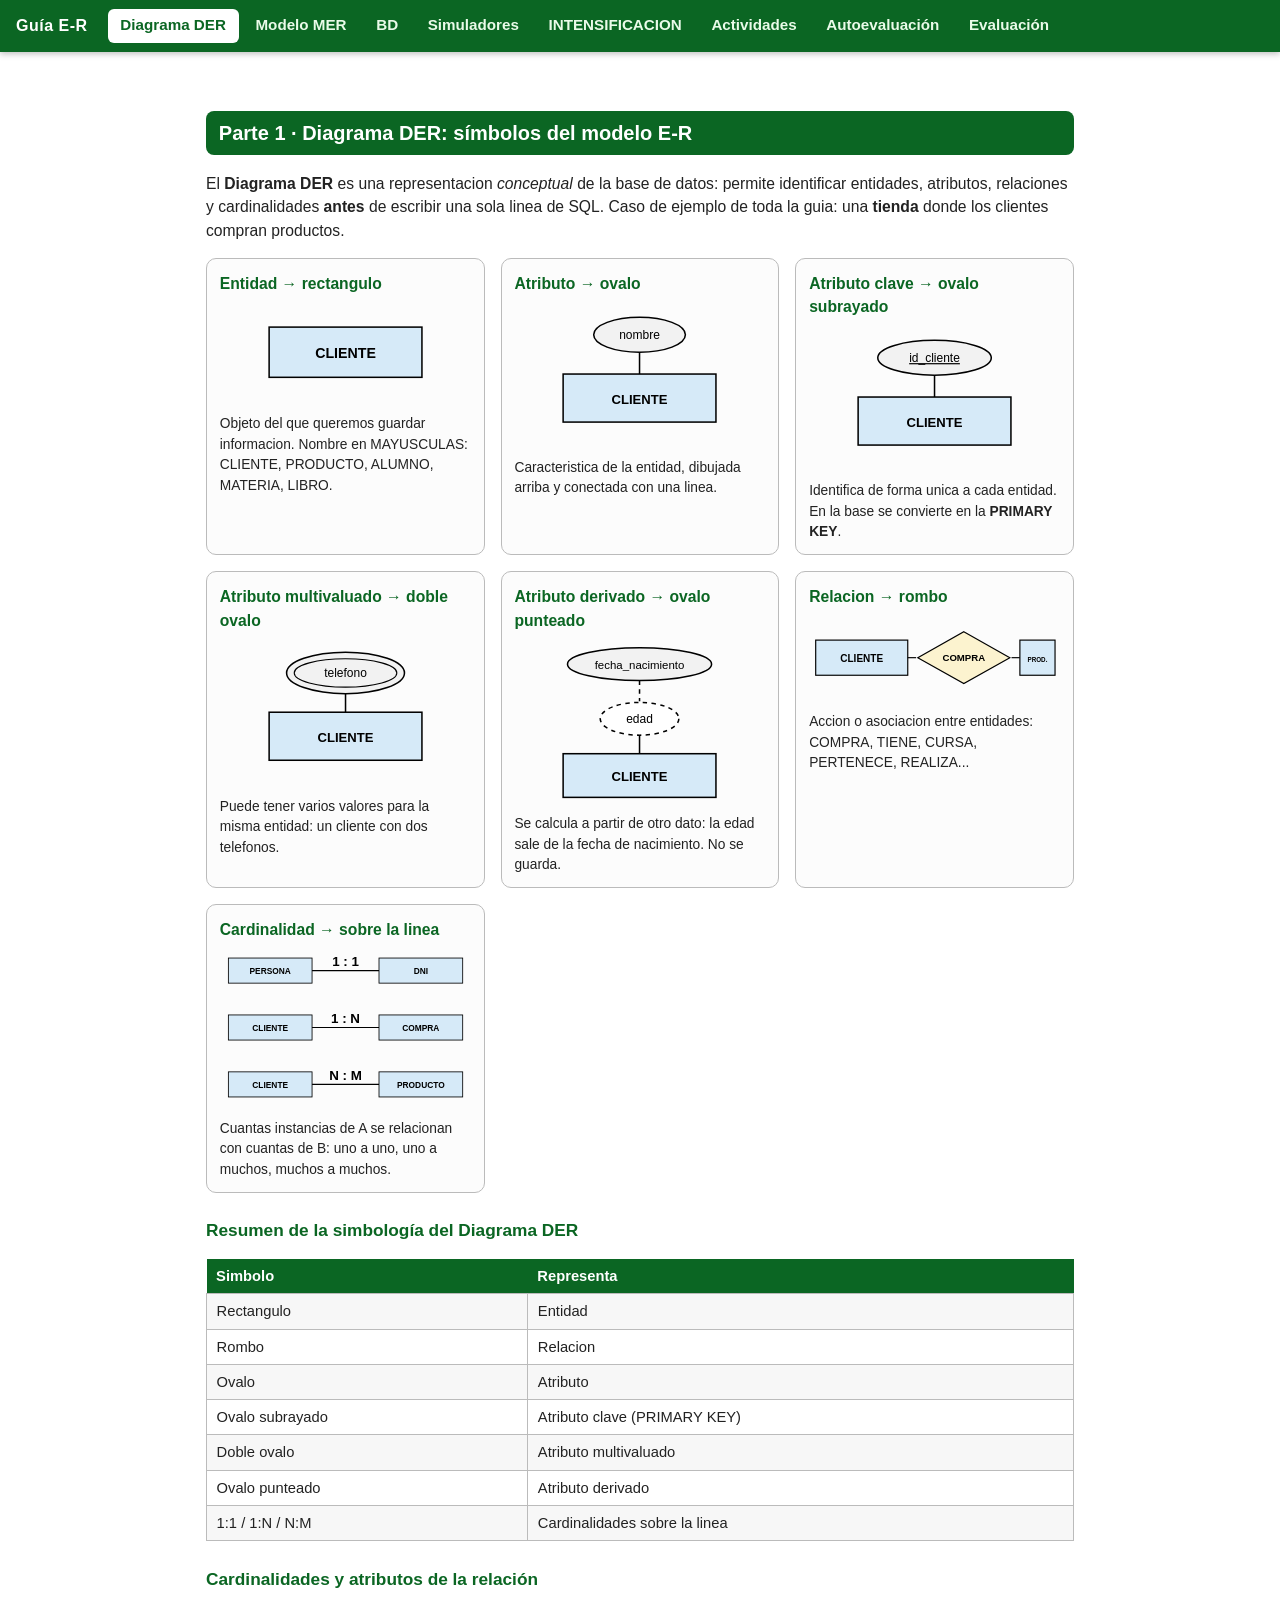
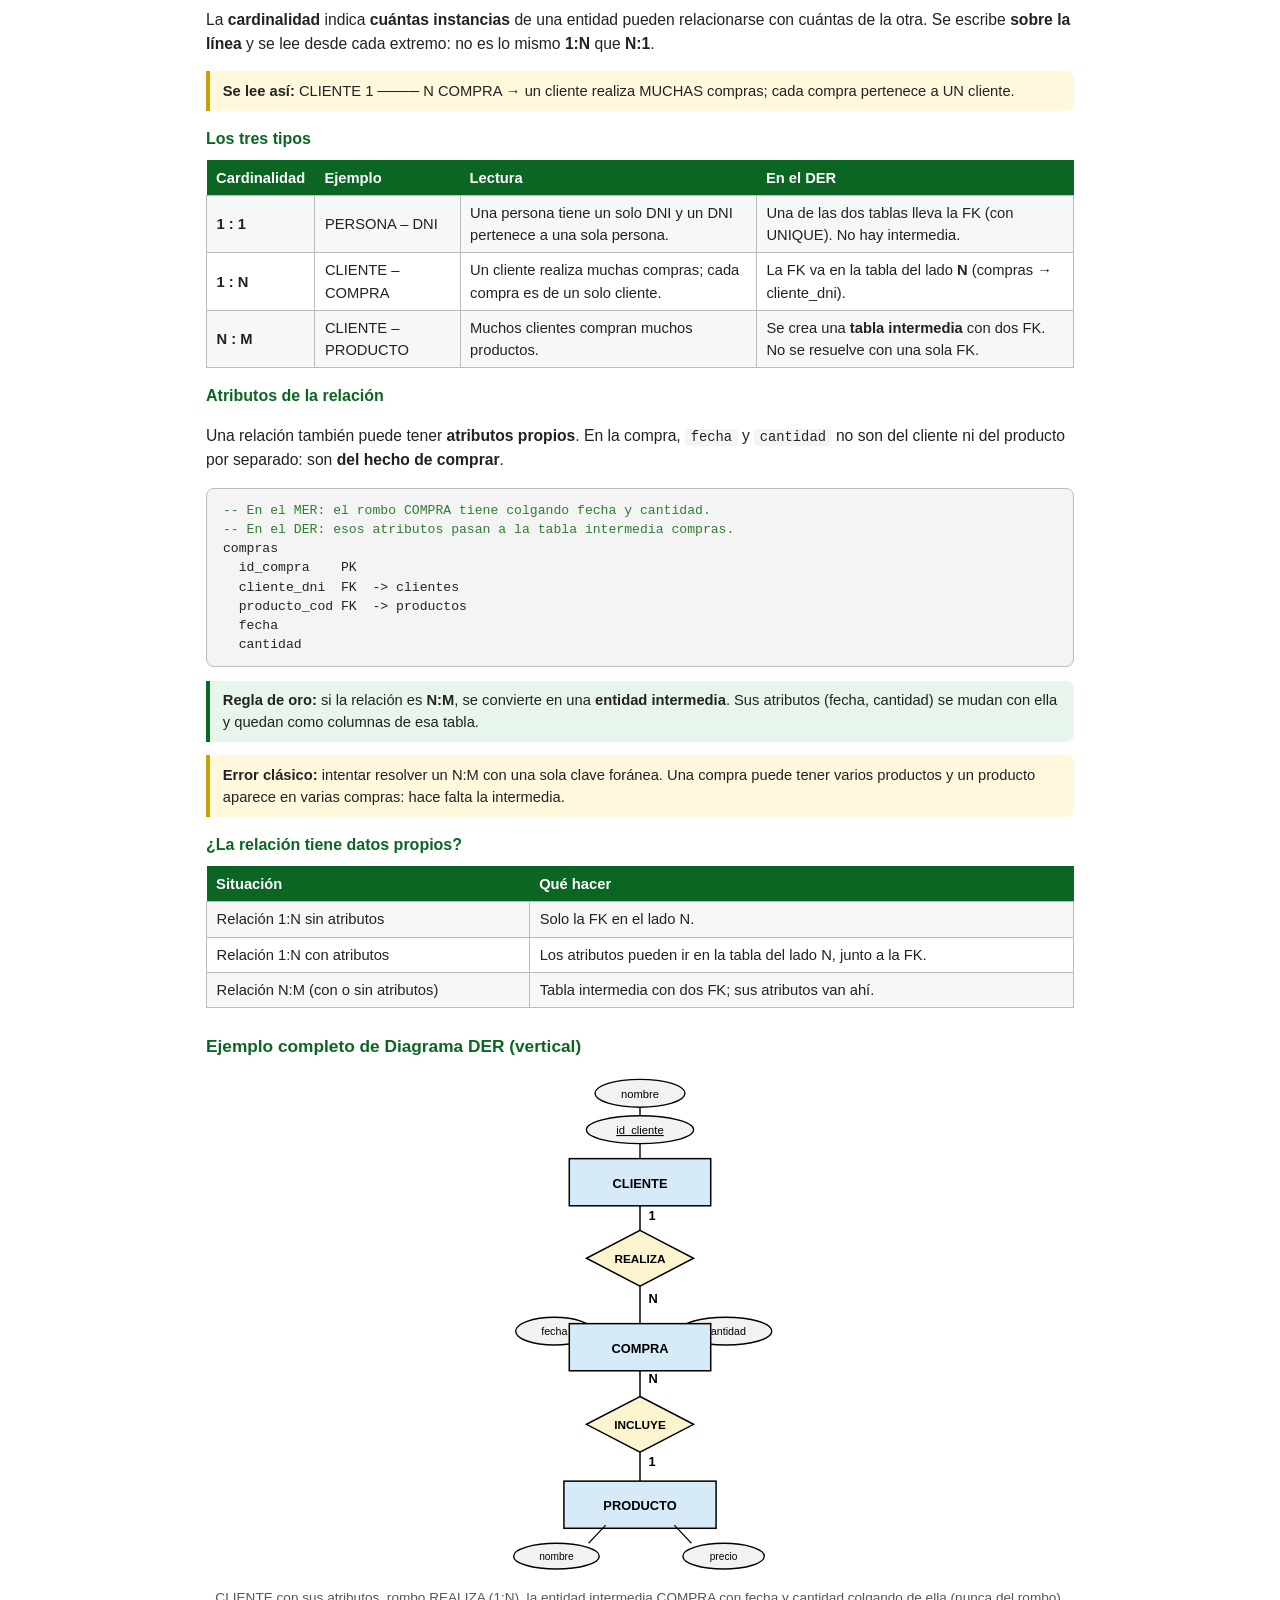
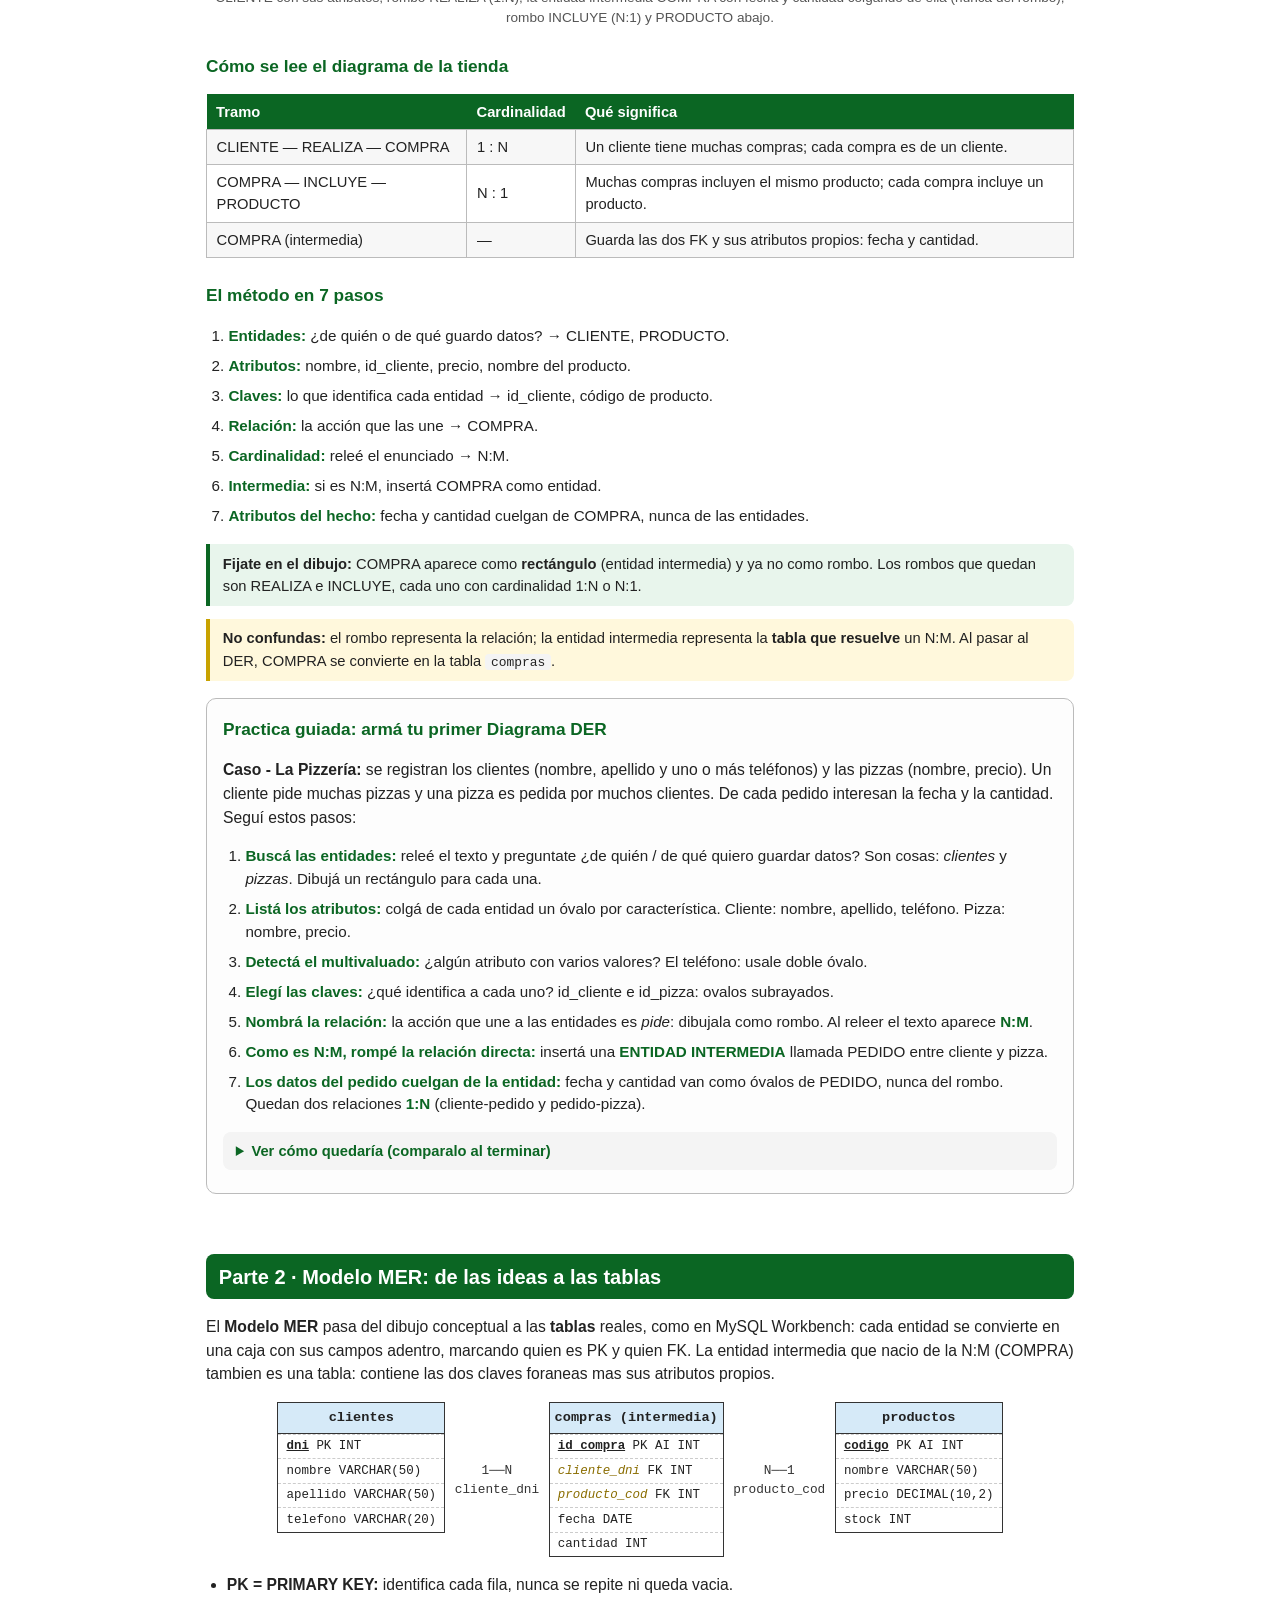
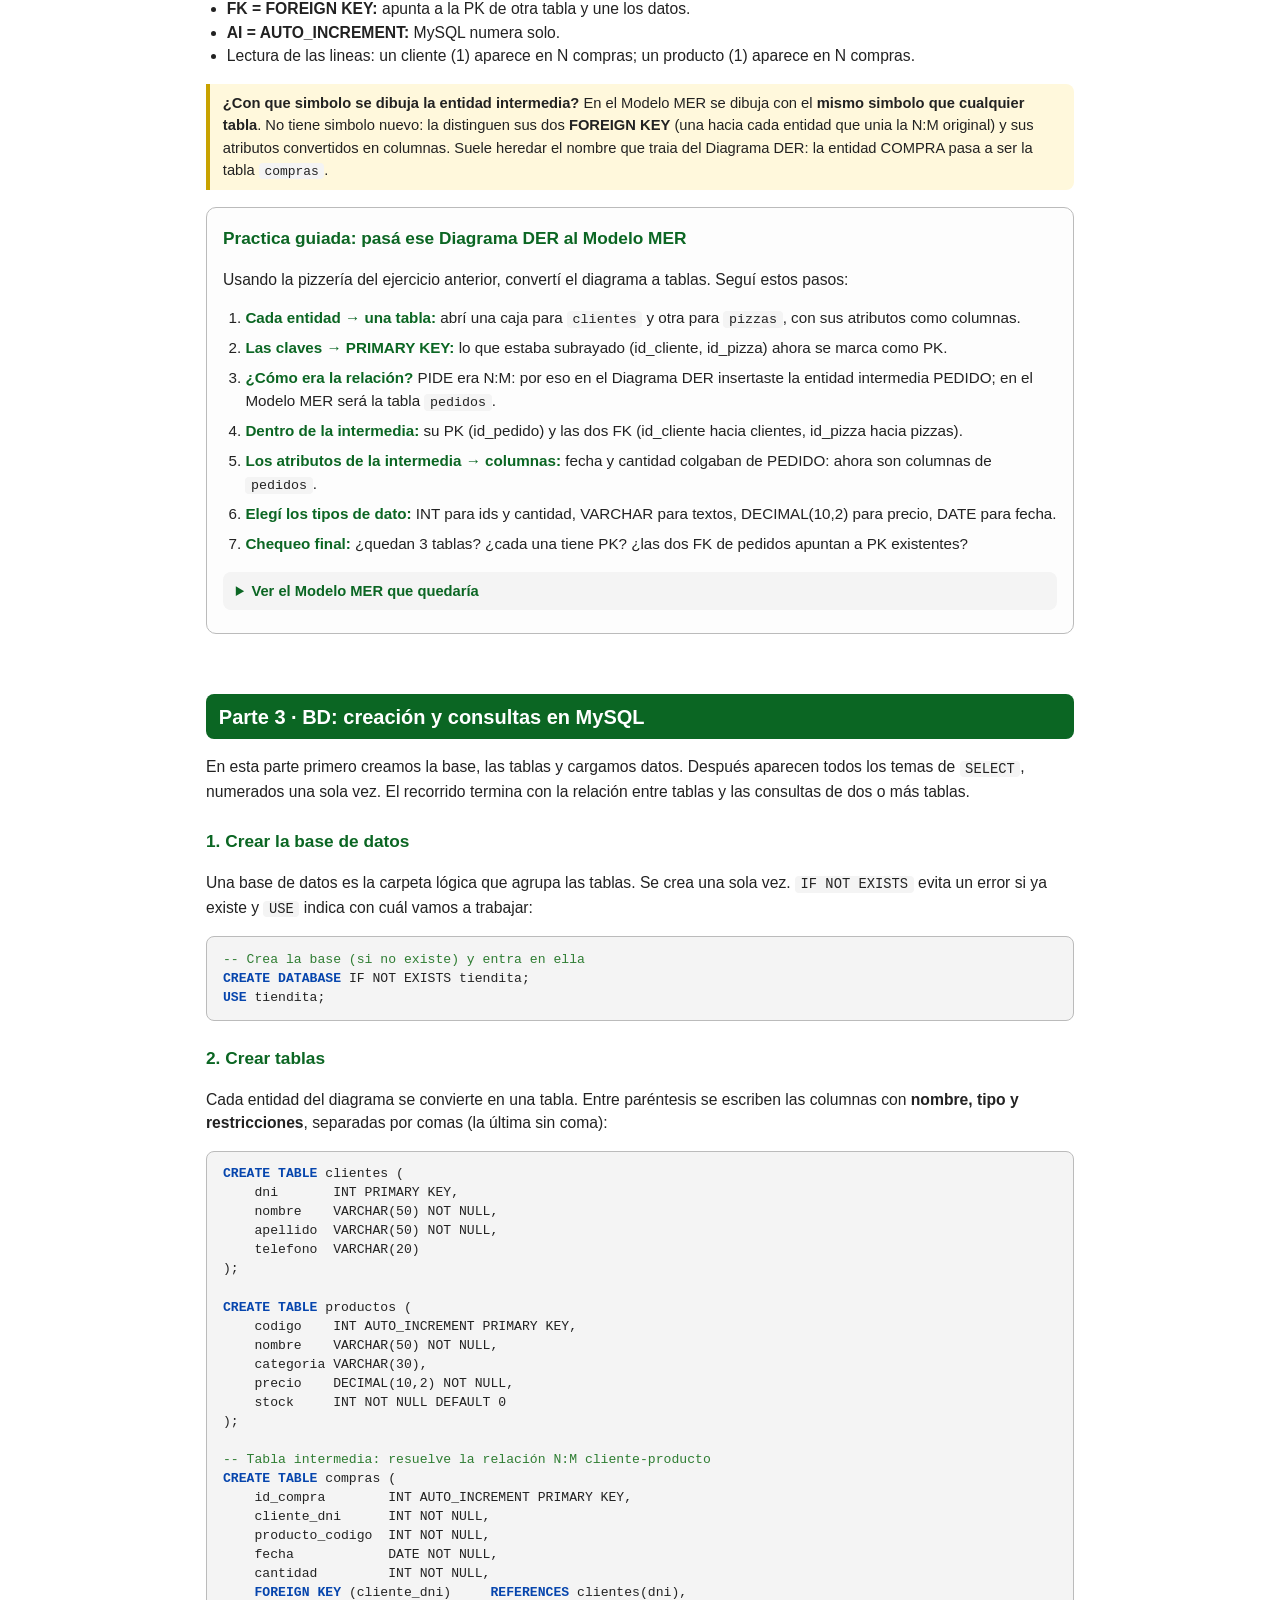
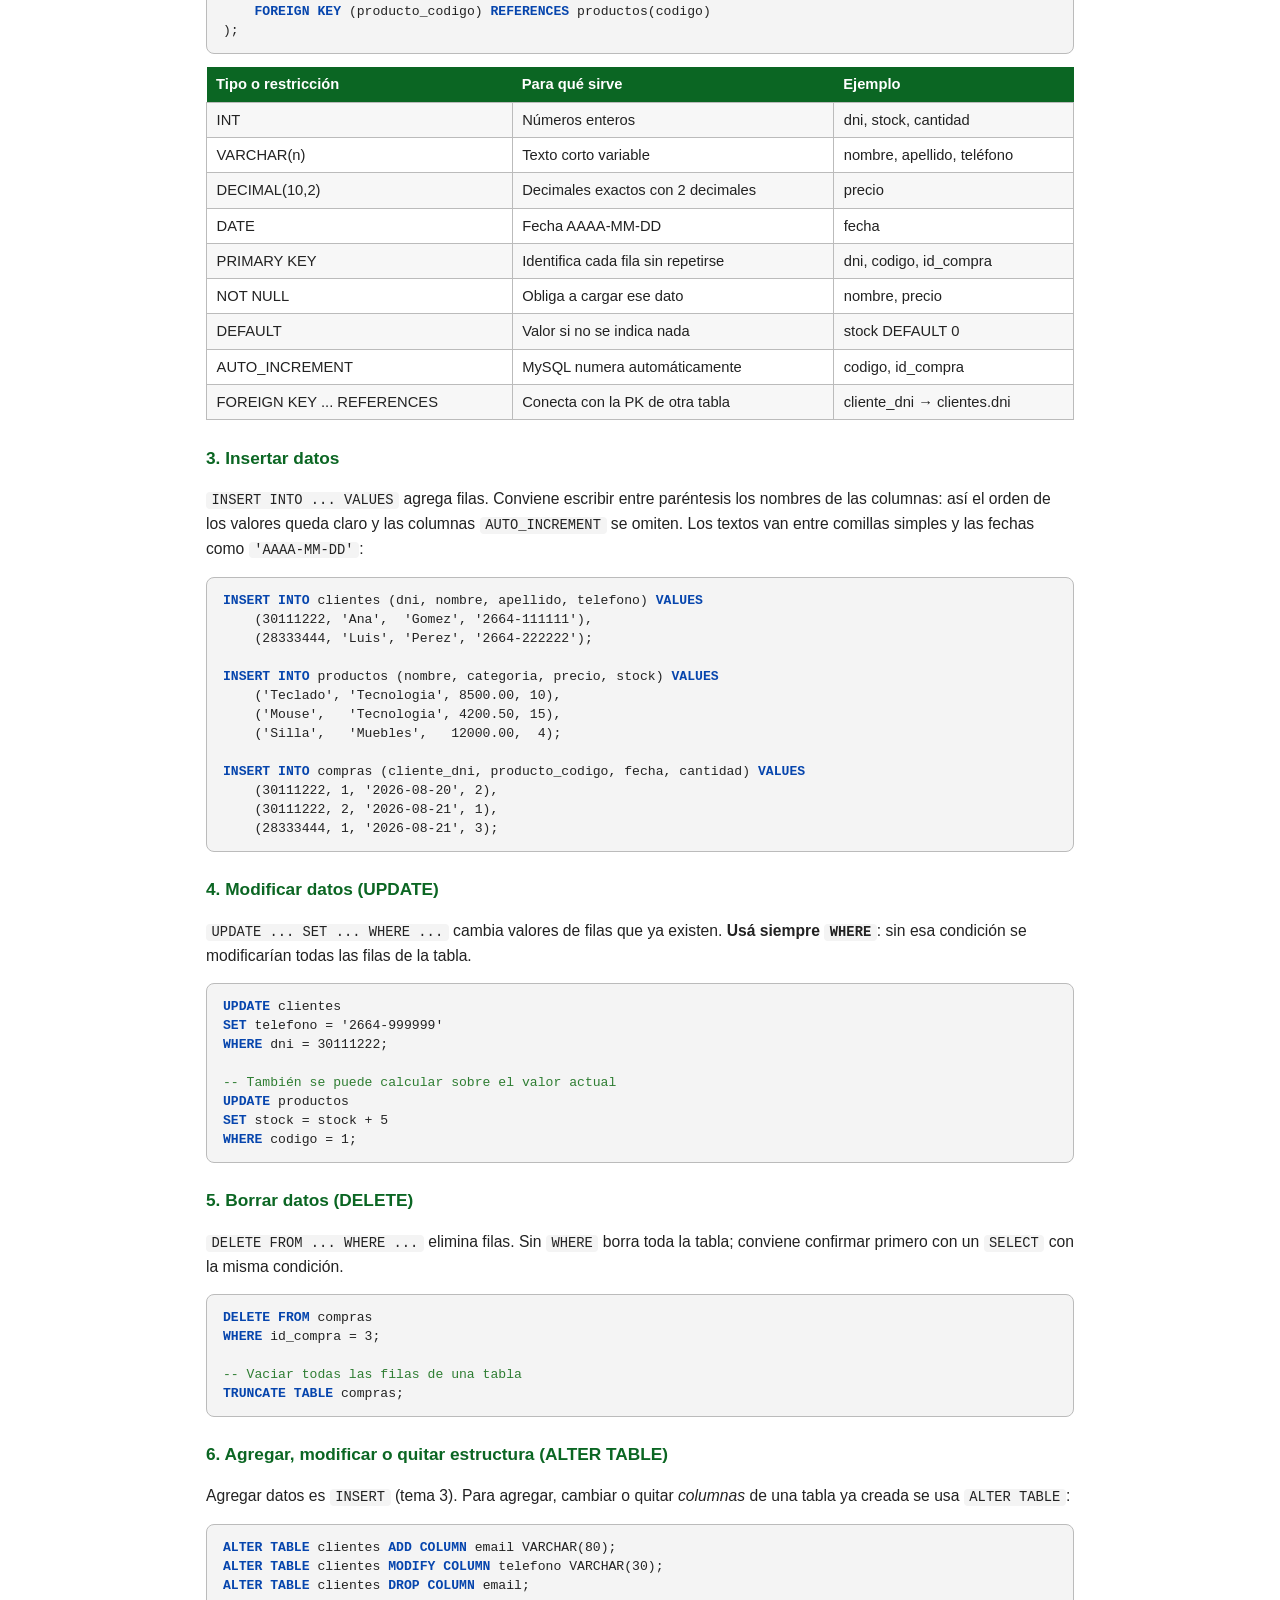
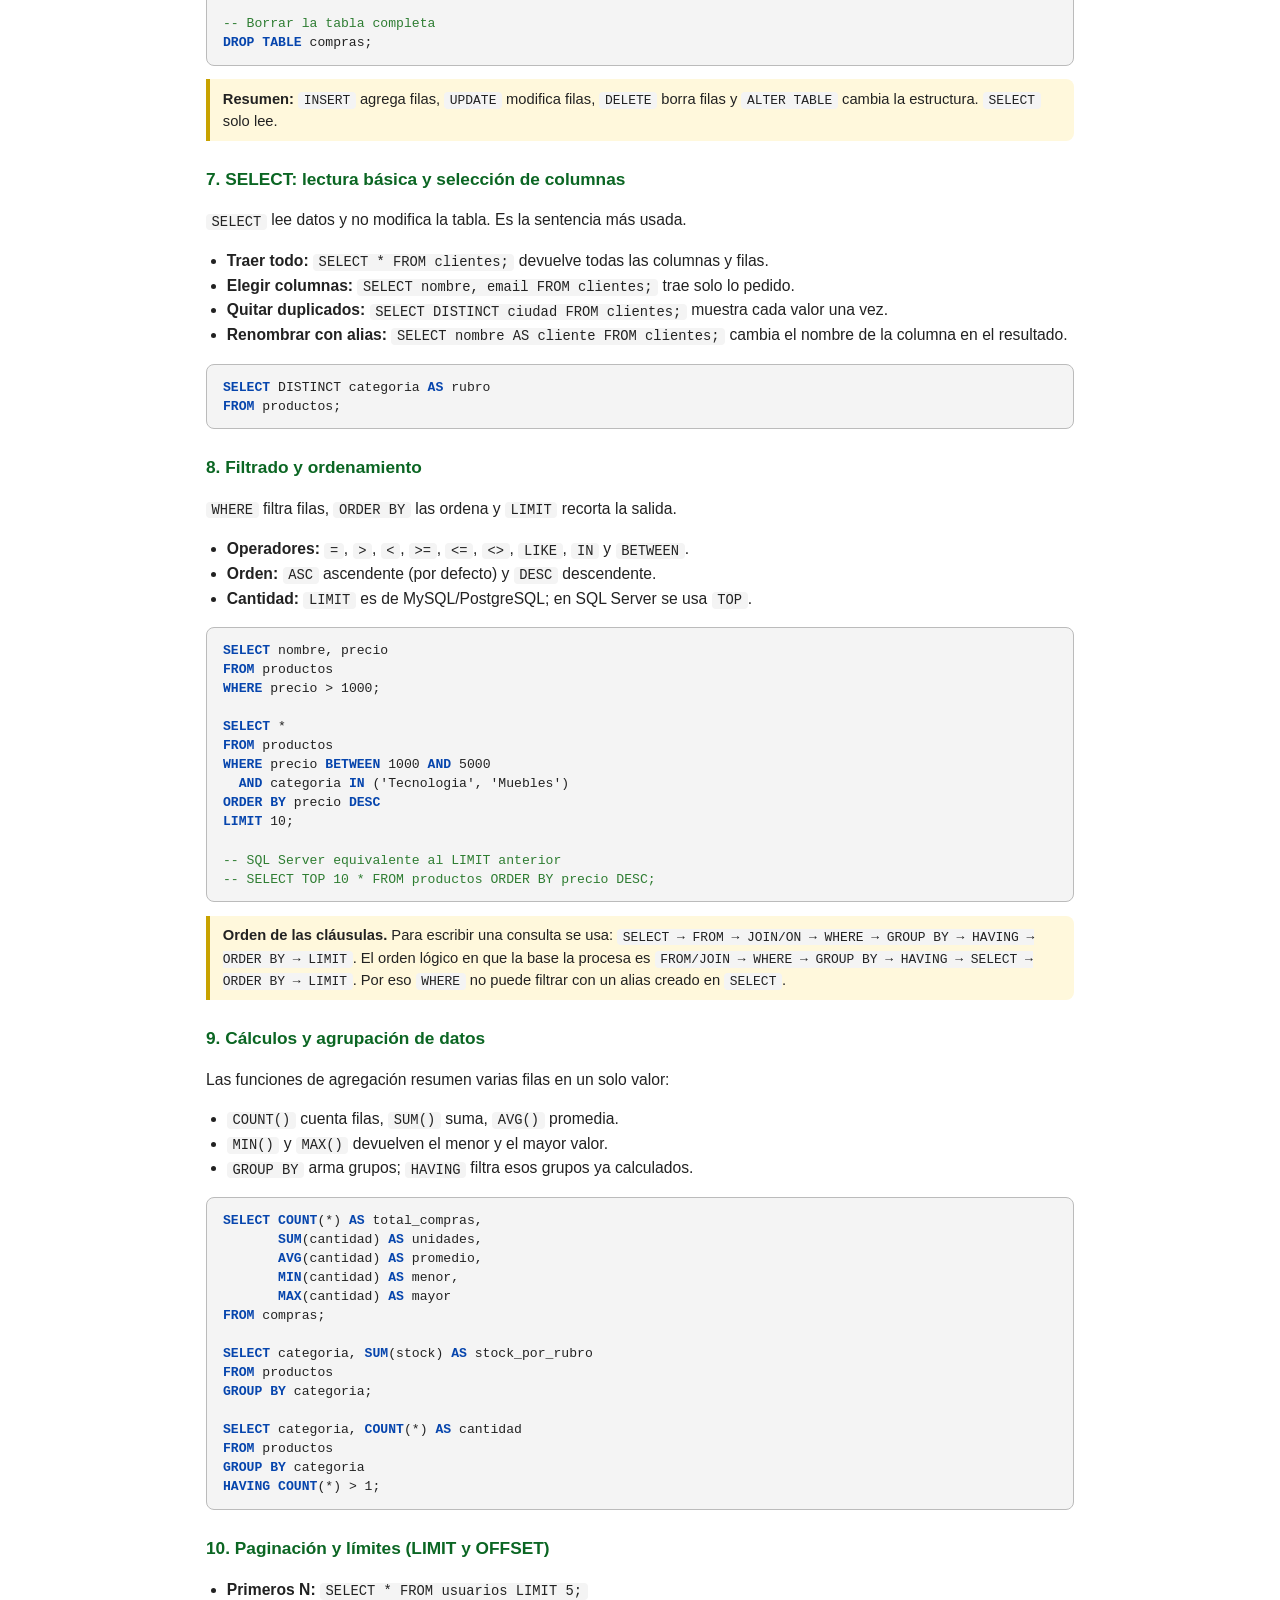
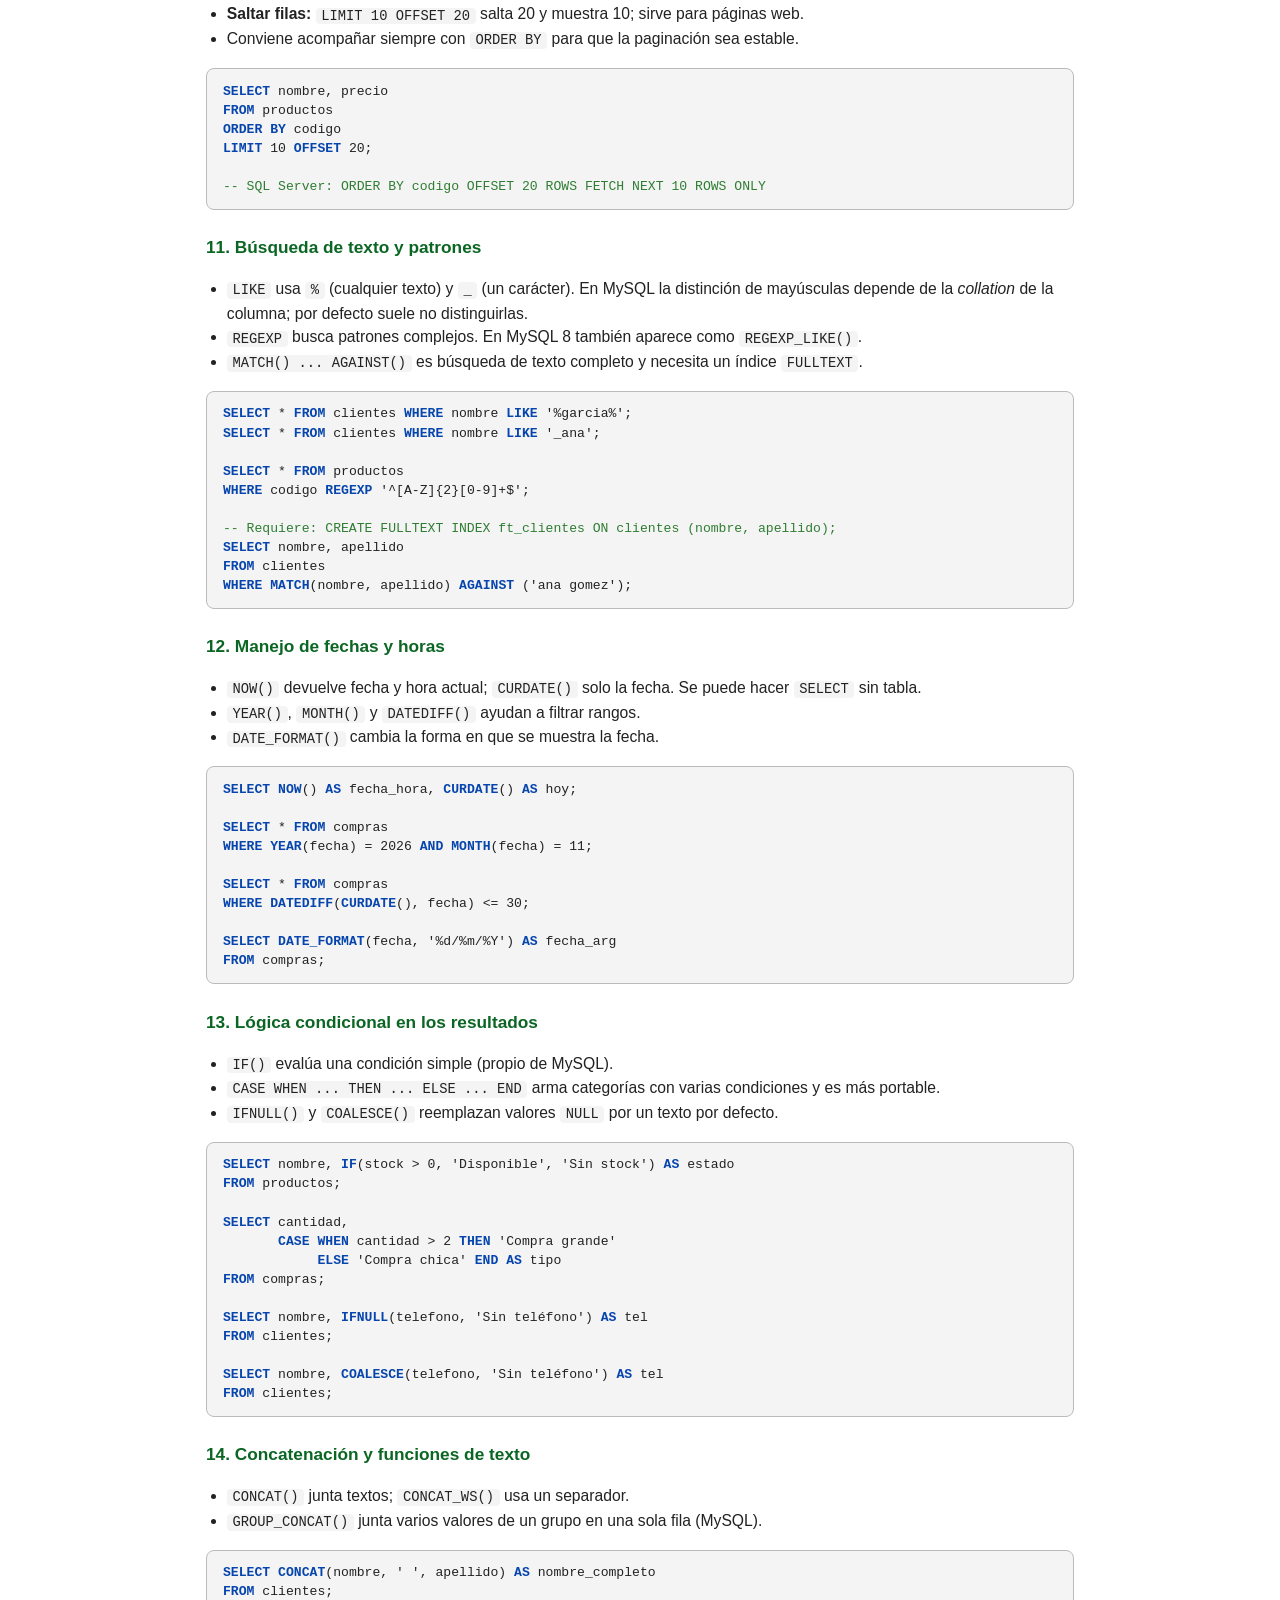
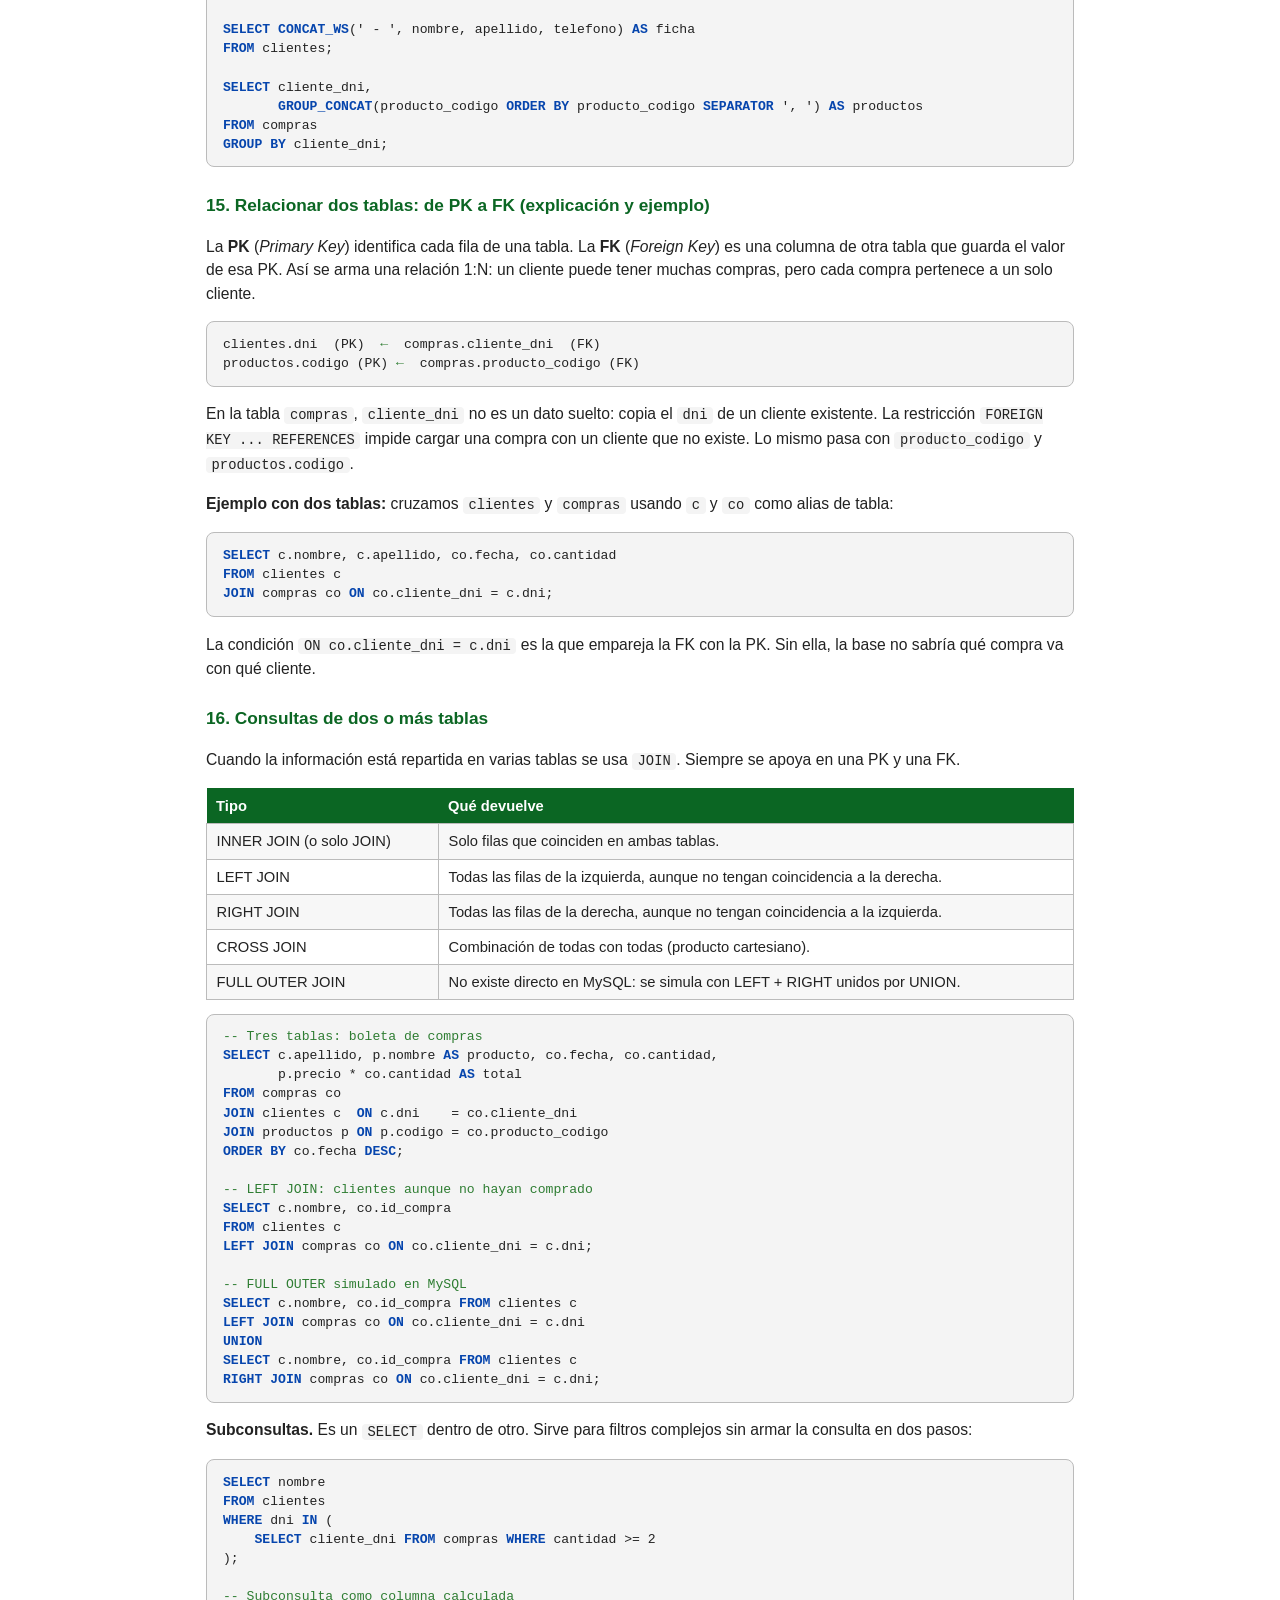
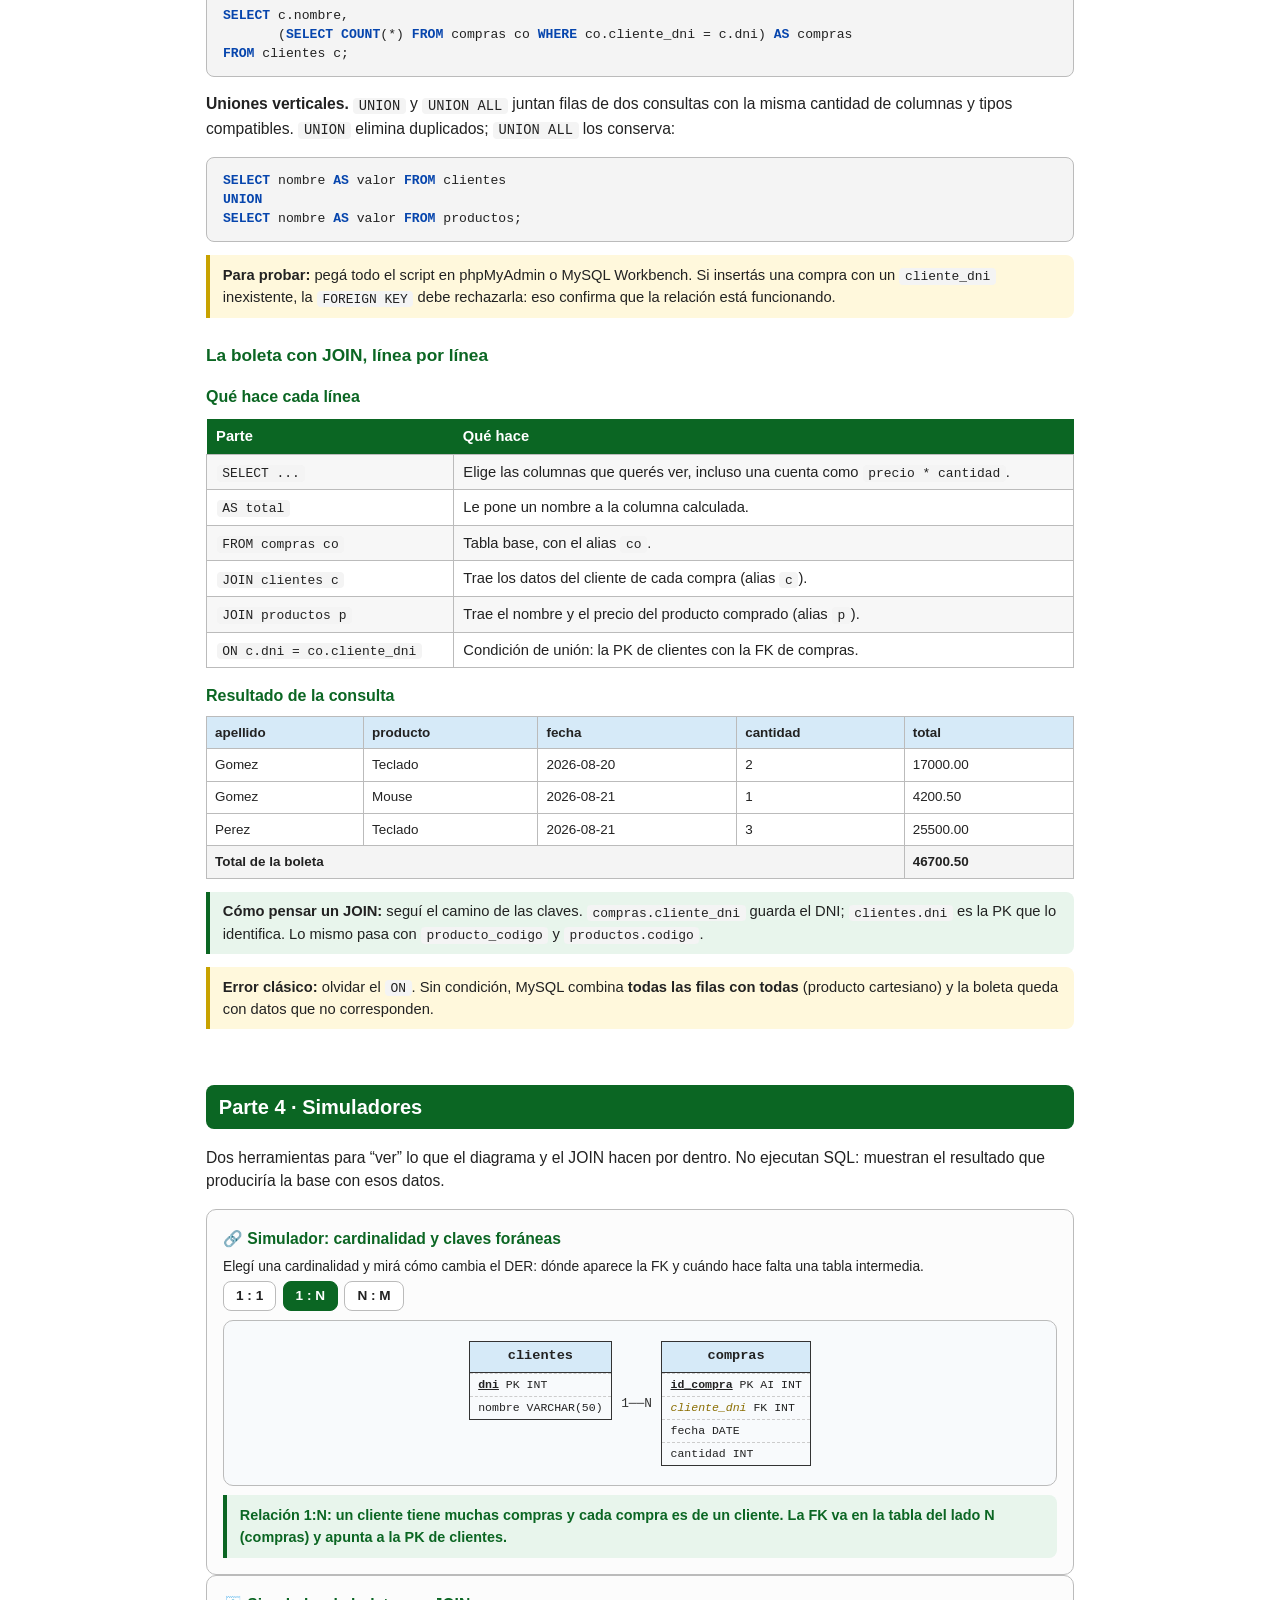
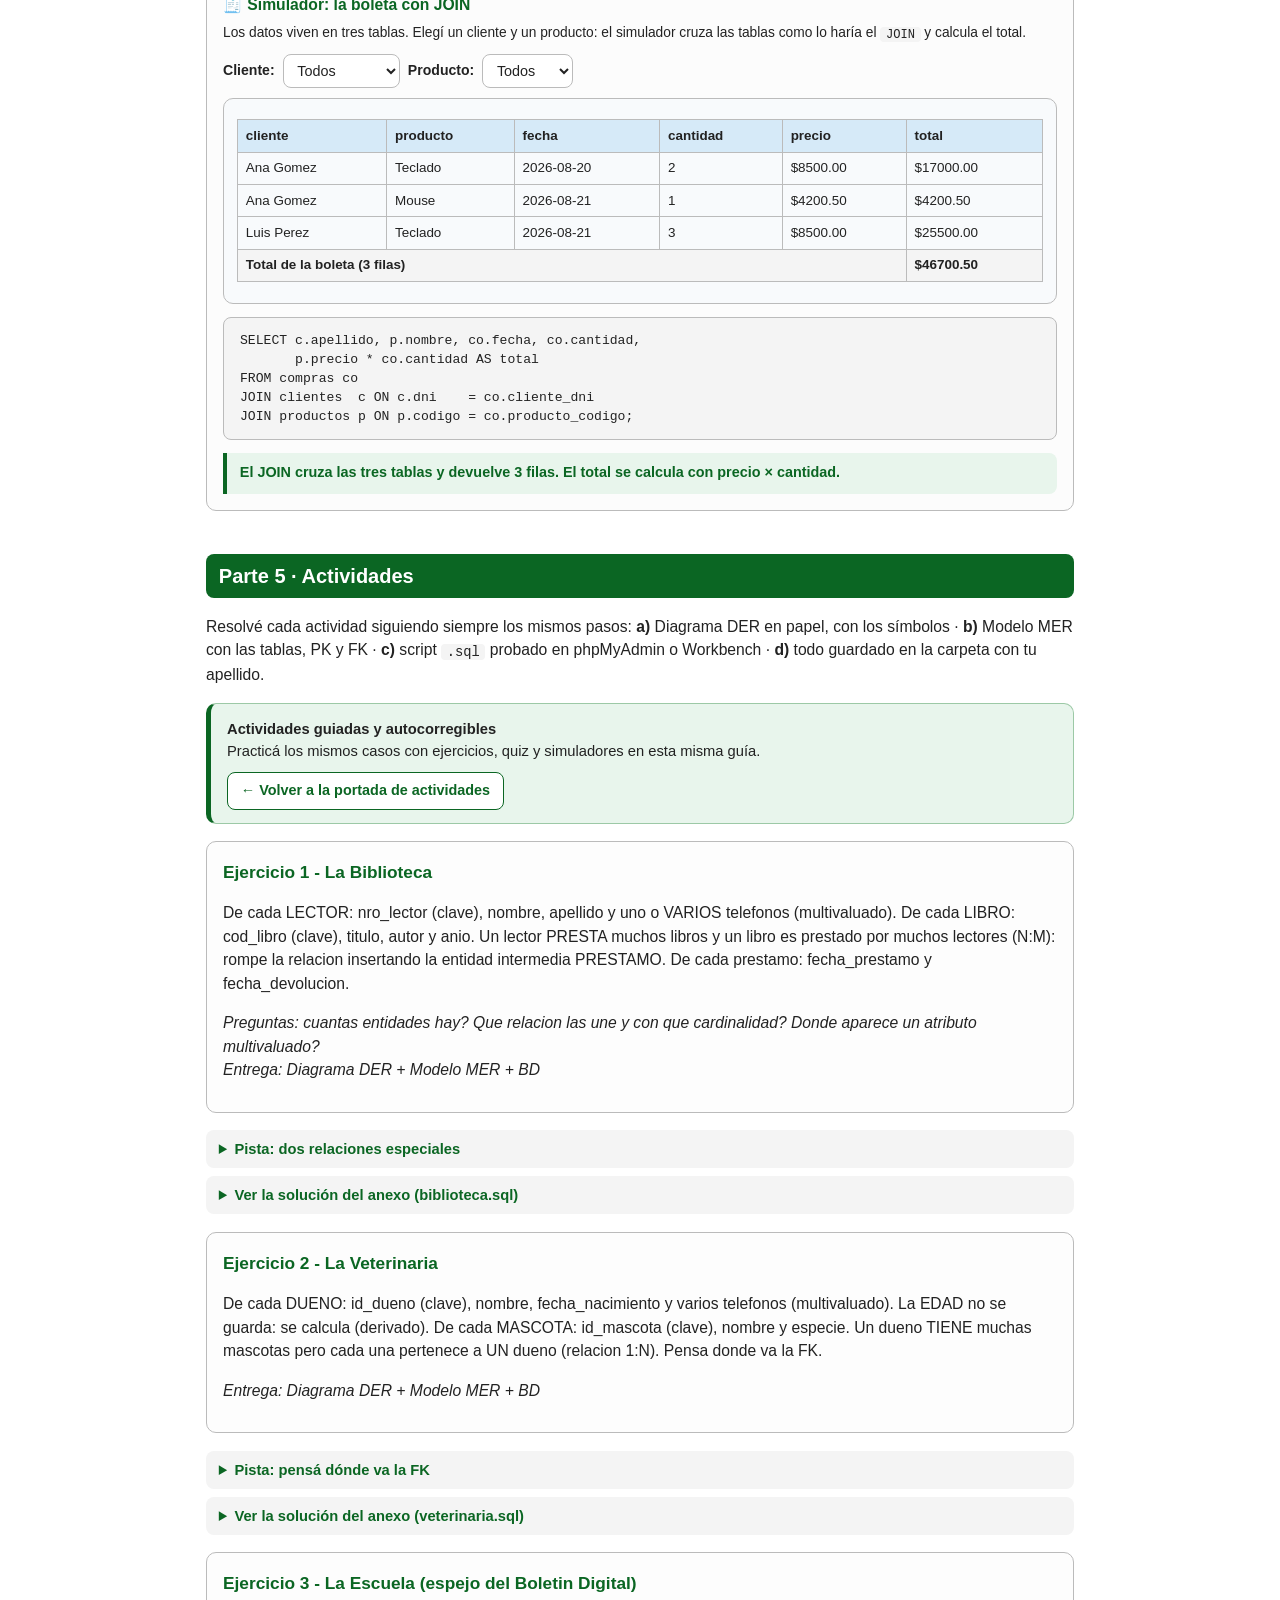
==== unamasdesistemas/index.html @ ef305d98 "Cambiar cartel fijo de progreso por aviso de corrección docente" ====
<!DOCTYPE html>
<html lang="es">
<head>
<meta charset="utf-8">
<meta name="viewport" content="width=device-width, initial-scale=1">
<meta name="description" content="Guía de Unamas de Sistemas: Diagrama DER, Modelo MER y MySQL con ejemplos, simuladores, actividades y soluciones guiadas.">
<title>Guía interactiva: Diagrama DER · Modelo MER · Base de Datos</title>
<style>
:root{
  --verde:#0b6623; --verde-claro:#e8f5ec; --celeste:#d6eaf8;
  --gris:#f4f4f4; --borde:#bbb; --texto:#222;
}
*{box-sizing:border-box}
html{scroll-behavior:smooth}
body{
  margin:0; color:var(--texto);
  font-family:"Segoe UI",Arial,Helvetica,sans-serif; line-height:1.5;
  background:#fff;
}
/* ---------- Barra de navegacion ---------- */
nav{
  position:sticky; top:0; z-index:50;
  background:var(--verde); display:flex; align-items:center;
  gap:.25rem; padding:.55rem 1rem; flex-wrap:wrap;
  box-shadow:0 2px 6px rgba(0,0,0,.25);
}
nav .logo{
  color:#fff; font-weight:bold; margin-right:1rem;
  letter-spacing:.5px;
}
nav a{
  color:#eafbe9; text-decoration:none; padding:.35rem .8rem;
  border-radius:6px; font-weight:600; font-size:.95rem;
}
nav a:hover{background:rgba(255,255,255,.18)}
nav a.activo{background:#fff; color:var(--verde)}
/* ---------- Secciones ---------- */
main{max-width:900px; margin:0 auto; padding:1rem}
section{scroll-margin-top:64px; padding-top:.5rem}
h1{
  background:var(--verde); color:#fff; padding:.45rem .8rem;
  border-radius:8px; font-size:1.25rem; margin-top:2.2rem;
}
h2{color:var(--verde); font-size:1.08rem; margin-top:1.6rem}
p, li{font-size:.98rem}
ul{padding-left:1.3rem}
code{
  background:var(--gris); padding:.05rem .35rem; border-radius:4px;
  font-family:Consolas,"Courier New",monospace; font-size:.88em;
}
pre.codigo{
  background:var(--gris); border:1px solid var(--borde);
  border-radius:8px; padding:.8rem 1rem; overflow-x:auto;
  font-family:Consolas,"Courier New",monospace; font-size:.82rem;
  line-height:1.45;
}
pre.codigo .kw{color:#0645ad; font-weight:bold}
pre.codigo .cm{color:#2e7d32}
table.datos{
  border-collapse:collapse; width:100%; margin:.6rem 0;
}
table.datos th{
  background:var(--verde); color:#fff; text-align:left;
  padding:.4rem .6rem; font-size:.92rem;
}
table.datos td{
  border:1px solid var(--borde); padding:.38rem .6rem;
  font-size:.92rem;
}
table.datos tr:nth-child(even) td{background:#f7f7f7}
figure{margin:.8rem 0; text-align:center}
figcaption{font-size:.85rem; color:#555; margin-top:.2rem}
.grid-sim{
  display:grid; grid-template-columns:repeat(auto-fit,minmax(240px,1fr));
  gap:1rem; margin:.8rem 0;
}
.card{
  border:1px solid var(--borde); border-radius:10px;
  padding:.7rem .8rem; background:#fcfcfc;
}
.card h3{margin:.1rem 0 .4rem; font-size:.98rem; color:var(--verde)}
.card p{font-size:.86rem; margin:.3rem 0 0}
.nota{
  background:#fff8dc; border-left:4px solid #c8a200;
  padding:.55rem .8rem; border-radius:0 8px 8px 0;
  font-size:.92rem; margin:.8rem 0;
}
/* ---------- Cajas DER ---------- */
.der-wrap{display:flex; gap:.6rem; justify-content:center; align-items:flex-start; flex-wrap:wrap; margin:1rem 0}
.tblbox{border:1px solid #333; min-width:150px; font-size:.78rem; font-family:Consolas,monospace}
.tblbox h4{
  margin:0; background:var(--celeste); border-bottom:1px solid #333;
  text-align:center; padding:.3rem; font-size:.85rem;
}
.tblbox div{padding:.15rem .5rem; border-top:1px dashed #ccc}
.pk{font-weight:bold; text-decoration:underline}
.fk{font-style:italic; color:#8a6d00}
.conector{
  align-self:center; font-family:Consolas,monospace; font-size:.8rem;
  color:#333; white-space:pre-line; text-align:center;
}
/* ---------- Ejercicios ---------- */
.ejercicio{
  border:1px solid var(--borde); border-radius:10px;
  padding:.9rem 1rem; margin:1.1rem 0; background:#fdfdfd;
}
.ejercicio h2{margin-top:.2rem}
footer{text-align:center; color:#777; font-size:.85rem; padding:1.5rem 0 2.5rem}
main a{color:var(--verde); font-weight:600}
details{
  background:var(--gris); border-radius:8px;
  padding:.5rem .8rem; margin:.5rem 0;
}
summary{cursor:pointer; font-weight:600; color:var(--verde); font-size:.92rem}
ol.pasos{padding-left:1.4rem}
ol.pasos li{margin-bottom:.45rem; font-size:.95rem}
ol.pasos li strong{color:var(--verde)}
/* ---------- Explicaciones y simuladores migrados ---------- */
.sub{font-weight:700; color:var(--verde); margin-top:1rem}
.okbox{
  background:var(--verde-claro); border-left:4px solid var(--verde);
  padding:.55rem .8rem; border-radius:0 8px 8px 0;
  font-size:.92rem; margin:.8rem 0;
}
.sim{padding:1rem}
.sim h3{color:var(--verde)}
.sim-row{display:flex; gap:.5rem; flex-wrap:wrap; align-items:center; margin:.6rem 0}
.sim select{
  padding:.45rem .6rem; border:1px solid var(--borde); border-radius:8px;
  font-size:.9rem; font-family:inherit; background:#fff; color:var(--texto);
}
.num-btns{display:flex; gap:.4rem; flex-wrap:wrap; margin:.2rem 0 .4rem}
.num-btns button{
  border:1px solid var(--borde); background:#fff; color:var(--texto);
  font-weight:700; font-size:.85rem; padding:.4rem .75rem;
  border-radius:8px; cursor:pointer;
}
.num-btns button:hover{border-color:var(--verde); background:var(--verde-claro)}
.num-btns button.active{background:var(--verde); border-color:var(--verde); color:#fff}
.sim-panel{
  border:1px solid var(--borde); border-radius:10px; background:#f8fafc;
  padding:.8rem; margin-top:.6rem; overflow-x:auto;
}
.sim-panel .der-wrap{margin:.4rem 0}
.sim-panel .tblbox{min-width:130px; font-size:.72rem}
.sim-msg{
  display:none; margin-top:.6rem; padding:.6rem .8rem;
  border-radius:0 8px 8px 0; font-size:.9rem; font-weight:600;
}
.sim-msg.ok{display:block; background:var(--verde-claro); border-left:4px solid var(--verde); color:#0b6623}
.tabla-resultados{width:100%; border-collapse:collapse; font-size:.84rem; margin:.5rem 0}
.tabla-resultados th,.tabla-resultados td{border:1px solid var(--borde); padding:.35rem .5rem; text-align:left}
.tabla-resultados th{background:var(--celeste)}
.tabla-resultados tfoot td{font-weight:700; background:var(--gris)}
@media (max-width:600px){ .conector{width:100%} }

/* ---------- Actividades, autoevaluación y evaluación ---------- */
.next-topic{
  border:1px solid #9cc9a6; border-left:5px solid var(--verde);
  background:var(--verde-claro); border-radius:10px;
  padding:.8rem 1rem; margin:1rem 0;
}
.next-topic p{margin:.1rem 0 .6rem; font-size:.92rem}
.btn{
  display:inline-block; border:1px solid var(--verde); color:var(--verde);
  background:#fff; border-radius:8px; padding:.45rem .8rem;
  font-weight:600; font-size:.9rem; cursor:pointer; text-decoration:none;
}
.btn:hover{background:var(--verde-claro)}
.btn-primary{background:var(--verde); color:#fff}
.btn-primary:hover{background:#084e1b}
.quiz-pregunta{
  border:1px solid var(--borde); border-radius:10px;
  padding:.7rem .9rem; margin:.7rem 0; background:#fdfdfd;
}
.quiz-pregunta p{margin:.1rem 0 .4rem}
.quiz-pregunta label{display:block; font-size:.92rem; padding:.12rem 0; cursor:pointer}
.feedback{font-size:.88rem; margin-top:.35rem; min-height:1.1em}
.feedback.ok, .checklist .ok{color:#0b6623; font-weight:600}
.feedback.mal, .checklist .mal{color:#b00020; font-weight:600}
.puntaje{
  font-weight:bold; color:var(--verde); background:var(--verde-claro);
  border-radius:8px; padding:.5rem .8rem; margin:.8rem 0;
}
.paleta{
  display:flex; flex-wrap:wrap; gap:.5rem; margin:.9rem 0;
  padding:.7rem; background:var(--gris); border-radius:10px;
}
.paleta button{
  display:inline-flex; align-items:center; gap:.3rem;
  border:1px solid var(--borde); background:#fff; border-radius:8px;
  padding:.3rem .5rem; font-size:.8rem; cursor:pointer;
}
.paleta button:hover{border-color:var(--verde); background:var(--verde-claro)}
.paleta svg{width:26px; height:18px; flex:none}
.ex-paleta{display:flex; flex-wrap:wrap; align-items:center; gap:.35rem; margin:0 0 .55rem}
.ex-paleta-label{
  font-size:.72rem; font-weight:800; text-transform:uppercase;
  letter-spacing:.05em; color:var(--verde); margin-right:.15rem;
}
.ex-sym{
  display:inline-flex; align-items:center; gap:.35rem;
  font:inherit; font-size:.8rem; line-height:1.2;
  padding:.24rem .6rem .24rem .4rem;
  border:1px solid #a7f3d0; border-radius:999px; background:#fff;
  color:var(--texto); cursor:pointer;
}
.ex-sym-icon{width:25px; height:20px; flex:0 0 auto}
.ex-sym-name{white-space:nowrap}
.ex-sym:hover{background:var(--verde-claro); border-color:#34d399}
.ex-sym:active{transform:translateY(1px)}
.ex-sym:focus-visible{outline:2px solid #2563eb; outline-offset:2px}
.area-dibujo{
  min-height:100px; border:1px solid var(--borde); border-radius:8px;
  padding:.6rem; font-family:inherit; font-size:.92rem; background:#fff;
  overflow:auto; outline:none;
}
.area-dibujo:focus{border-color:var(--verde); box-shadow:0 0 0 2px var(--verde-claro)}
.area-dibujo:empty:before{content:attr(data-placeholder); color:#888}
.ins-simbolo{display:inline-block; vertical-align:middle; line-height:1}
.ins-simbolo-svg{width:34px; height:24px; vertical-align:middle}
.eval-ej{
  border:1px solid var(--borde); border-radius:10px;
  padding:.8rem 1rem; margin:1rem 0; background:#fdfdfd;
}
.eval-ej h2{margin-top:.2rem}
.eval-ej textarea{
  width:100%; min-height:100px; box-sizing:border-box;
  border:1px solid var(--borde); border-radius:8px; padding:.6rem;
  font-family:inherit; font-size:.92rem; resize:vertical;
}
.checklist{font-size:.9rem; margin:.5rem 0}
.checklist .fila{padding:.12rem 0}
</style>
</head>
<body>

<nav>
  <span class="logo">Guía E-R</span>
  <a href="#der">Diagrama DER</a>
  <a href="#mer">Modelo MER</a>
  <a href="#bd">BD</a>
  <a href="#simuladores">Simuladores</a>
  <a href="BD_intensificacion.pdf" target="_blank" rel="noopener">INTENSIFICACION</a>
  <a href="#actividades">Actividades</a>
  <a href="#autoevaluacion">Autoevaluación</a>
  <a href="#evaluacion">Evaluación</a>
</nav>

<main>
<!-- ======================= DIAGRAMA DER ======================== -->
<section id="der">
  <h1>Parte 1 &middot; Diagrama DER: símbolos del modelo E-R</h1>
  <p>El <strong>Diagrama DER</strong> es una representacion <em>conceptual</em> de la base de datos:
  permite identificar entidades, atributos, relaciones y cardinalidades
  <strong>antes</strong> de escribir una sola linea de SQL. Caso de ejemplo de toda
  la guia: una <strong>tienda</strong> donde los clientes compran productos.</p>

  <div class="grid-sim">
    <div class="card">
      <h3>Entidad &rarr; rectangulo</h3>
      <svg viewBox="0 0 230 92" role="img" aria-label="Entidad">
        <rect x="45" y="23" width="140" height="46" fill="#d6eaf8" stroke="#000" stroke-width="1.4"/>
        <text x="115" y="51" text-anchor="middle" font-weight="bold" font-size="13">CLIENTE</text>
      </svg>
      <p>Objeto del que queremos guardar informacion. Nombre en MAYUSCULAS:
      CLIENTE, PRODUCTO, ALUMNO, MATERIA, LIBRO.</p>
    </div>
    <div class="card">
      <h3>Atributo &rarr; ovalo</h3>
      <svg viewBox="0 0 230 132" role="img" aria-label="Atributo">
        <ellipse cx="115" cy="30" rx="42" ry="16" fill="#f2f2f2" stroke="#000" stroke-width="1.4"/>
        <text x="115" y="34" text-anchor="middle" font-size="11">nombre</text>
        <line x1="115" y1="46" x2="115" y2="66" stroke="#000" stroke-width="1.4"/>
        <rect x="45" y="66" width="140" height="44" fill="#d6eaf8" stroke="#000" stroke-width="1.4"/>
        <text x="115" y="93" text-anchor="middle" font-weight="bold" font-size="12">CLIENTE</text>
      </svg>
      <p>Caracteristica de la entidad, dibujada arriba y conectada con una linea.</p>
    </div>
    <div class="card">
      <h3>Atributo clave &rarr; ovalo subrayado</h3>
      <svg viewBox="0 0 230 132" role="img" aria-label="Clave">
        <ellipse cx="115" cy="30" rx="52" ry="16" fill="#f2f2f2" stroke="#000" stroke-width="1.4"/>
        <text x="115" y="34" text-anchor="middle" font-size="11" text-decoration="underline">id_cliente</text>
        <line x1="115" y1="46" x2="115" y2="66" stroke="#000" stroke-width="1.4"/>
        <rect x="45" y="66" width="140" height="44" fill="#d6eaf8" stroke="#000" stroke-width="1.4"/>
        <text x="115" y="93" text-anchor="middle" font-weight="bold" font-size="12">CLIENTE</text>
      </svg>
      <p>Identifica de forma unica a cada entidad. En la base se convierte en la
      <strong>PRIMARY KEY</strong>.</p>
    </div>
    <div class="card">
      <h3>Atributo multivaluado &rarr; doble ovalo</h3>
      <svg viewBox="0 0 230 134" role="img" aria-label="Multivaluado">
        <ellipse cx="115" cy="32" rx="54" ry="19" fill="#f2f2f2" stroke="#000" stroke-width="1.4"/>
        <ellipse cx="115" cy="32" rx="47" ry="13" fill="none" stroke="#000" stroke-width="1"/>
        <text x="115" y="36" text-anchor="middle" font-size="11">telefono</text>
        <line x1="115" y1="51" x2="115" y2="68" stroke="#000" stroke-width="1.4"/>
        <rect x="45" y="68" width="140" height="44" fill="#d6eaf8" stroke="#000" stroke-width="1.4"/>
        <text x="115" y="95" text-anchor="middle" font-weight="bold" font-size="12">CLIENTE</text>
      </svg>
      <p>Puede tener varios valores para la misma entidad: un cliente con
      dos telefonos.</p>
    </div>
    <div class="card">
      <h3>Atributo derivado &rarr; ovalo punteado</h3>
      <svg viewBox="0 0 230 150" role="img" aria-label="Derivado">
        <ellipse cx="115" cy="24" rx="66" ry="15" fill="#f2f2f2" stroke="#000" stroke-width="1.4"/>
        <text x="115" y="28" text-anchor="middle" font-size="10.5">fecha_nacimiento</text>
        <line x1="115" y1="39" x2="115" y2="58" stroke="#000" stroke-width="1.4" stroke-dasharray="4 4"/>
        <ellipse cx="115" cy="74" rx="36" ry="15" fill="#fff" stroke="#000" stroke-width="1.4" stroke-dasharray="4 4"/>
        <text x="115" y="78" text-anchor="middle" font-size="11">edad</text>
        <line x1="115" y1="89" x2="115" y2="106" stroke="#000" stroke-width="1.4"/>
        <rect x="45" y="106" width="140" height="40" fill="#d6eaf8" stroke="#000" stroke-width="1.4"/>
        <text x="115" y="131" text-anchor="middle" font-weight="bold" font-size="12">CLIENTE</text>
      </svg>
      <p>Se calcula a partir de otro dato: la edad sale de la fecha de
      nacimiento. No se guarda.</p>
    </div>
    <div class="card">
      <h3>Relacion &rarr; rombo</h3>
      <svg viewBox="0 0 300 102" role="img" aria-label="Relacion">
        <rect x="8" y="30" width="110" height="42" fill="#d6eaf8" stroke="#000" stroke-width="1.4"/>
        <text x="63" y="56" text-anchor="middle" font-weight="bold" font-size="12">CLIENTE</text>
        <line x1="118" y1="51" x2="128" y2="51" stroke="#000" stroke-width="1.4"/>
        <polygon points="185,20 240,51 185,82 130,51" fill="#fcf3cf" stroke="#000" stroke-width="1.4"/>
        <text x="185" y="55" text-anchor="middle" font-weight="bold" font-size="11.5">COMPRA</text>
        <line x1="242" y1="51" x2="252" y2="51" stroke="#000" stroke-width="1.4"/>
        <rect x="252" y="30" width="42" height="42" fill="#d6eaf8" stroke="#000" stroke-width="1.4"/>
        <text x="273" y="56" text-anchor="middle" font-weight="bold" font-size="7.5">PROD.</text>
      </svg>
      <p>Accion o asociacion entre entidades: COMPRA, TIENE, CURSA,
      PERTENECE, REALIZA...</p>
    </div>
    <div class="card">
      <h3>Cardinalidad &rarr; sobre la linea</h3>
      <svg viewBox="0 0 300 190" role="img" aria-label="Cardinalidades">
        <rect x="10" y="12" width="100" height="30" fill="#d6eaf8" stroke="#000"/>
        <text x="60" y="31" text-anchor="middle" font-size="10" font-weight="bold">PERSONA</text>
        <line x1="110" y1="27" x2="190" y2="27" stroke="#000" stroke-width="1.3"/>
        <text x="150" y="22" text-anchor="middle" font-weight="bold">1 : 1</text>
        <rect x="190" y="12" width="100" height="30" fill="#d6eaf8" stroke="#000"/>
        <text x="240" y="31" text-anchor="middle" font-size="10" font-weight="bold">DNI</text>
        <rect x="10" y="80" width="100" height="30" fill="#d6eaf8" stroke="#000"/>
        <text x="60" y="99" text-anchor="middle" font-size="10" font-weight="bold">CLIENTE</text>
        <line x1="110" y1="95" x2="190" y2="95" stroke="#000" stroke-width="1.3"/>
        <text x="150" y="90" text-anchor="middle" font-weight="bold">1 : N</text>
        <rect x="190" y="80" width="100" height="30" fill="#d6eaf8" stroke="#000"/>
        <text x="240" y="99" text-anchor="middle" font-size="10" font-weight="bold">COMPRA</text>
        <rect x="10" y="148" width="100" height="30" fill="#d6eaf8" stroke="#000"/>
        <text x="60" y="167" text-anchor="middle" font-size="10" font-weight="bold">CLIENTE</text>
        <line x1="110" y1="163" x2="190" y2="163" stroke="#000" stroke-width="1.3"/>
        <text x="150" y="158" text-anchor="middle" font-weight="bold">N : M</text>
        <rect x="190" y="148" width="100" height="30" fill="#d6eaf8" stroke="#000"/>
        <text x="240" y="167" text-anchor="middle" font-size="10" font-weight="bold">PRODUCTO</text>
      </svg>
      <p>Cuantas instancias de A se relacionan con cuantas de B: uno a uno,
      uno a muchos, muchos a muchos.</p>
    </div>
  </div>
  <h2>Resumen de la simbología del Diagrama DER</h2>
  <table class="datos">
    <tr><th>Simbolo</th><th>Representa</th></tr>
    <tr><td>Rectangulo</td><td>Entidad</td></tr>
    <tr><td>Rombo</td><td>Relacion</td></tr>
    <tr><td>Ovalo</td><td>Atributo</td></tr>
    <tr><td>Ovalo subrayado</td><td>Atributo clave (PRIMARY KEY)</td></tr>
    <tr><td>Doble ovalo</td><td>Atributo multivaluado</td></tr>
    <tr><td>Ovalo punteado</td><td>Atributo derivado</td></tr>
    <tr><td>1:1 / 1:N / N:M</td><td>Cardinalidades sobre la linea</td></tr>
  </table>

  <h2>Cardinalidades y atributos de la relación</h2>
  <p>La <strong>cardinalidad</strong> indica <strong>cuántas instancias</strong> de una entidad
  pueden relacionarse con cuántas de la otra. Se escribe <strong>sobre la línea</strong> y se lee
  desde cada extremo: no es lo mismo <strong>1:N</strong> que <strong>N:1</strong>.</p>
  <div class="nota"><strong>Se lee así:</strong> CLIENTE 1 ──── N COMPRA → un cliente realiza
  MUCHAS compras; cada compra pertenece a UN cliente.</div>
  <div class="sub">Los tres tipos</div>
  <table class="datos">
    <tr><th>Cardinalidad</th><th>Ejemplo</th><th>Lectura</th><th>En el DER</th></tr>
    <tr><td><strong>1 : 1</strong></td><td>PERSONA – DNI</td>
        <td>Una persona tiene un solo DNI y un DNI pertenece a una sola persona.</td>
        <td>Una de las dos tablas lleva la FK (con UNIQUE). No hay intermedia.</td></tr>
    <tr><td><strong>1 : N</strong></td><td>CLIENTE – COMPRA</td>
        <td>Un cliente realiza muchas compras; cada compra es de un solo cliente.</td>
        <td>La FK va en la tabla del lado <strong>N</strong> (compras → cliente_dni).</td></tr>
    <tr><td><strong>N : M</strong></td><td>CLIENTE – PRODUCTO</td>
        <td>Muchos clientes compran muchos productos.</td>
        <td>Se crea una <strong>tabla intermedia</strong> con dos FK. No se resuelve con una sola FK.</td></tr>
  </table>
  <div class="sub">Atributos de la relación</div>
  <p>Una relación también puede tener <strong>atributos propios</strong>. En la compra,
  <code>fecha</code> y <code>cantidad</code> no son del cliente ni del producto por separado:
  son <strong>del hecho de comprar</strong>.</p>
<pre class="codigo"><span class="cm">-- En el MER: el rombo COMPRA tiene colgando fecha y cantidad.</span>
<span class="cm">-- En el DER: esos atributos pasan a la tabla intermedia compras.</span>
compras
  id_compra    PK
  cliente_dni  FK  -&gt; clientes
  producto_cod FK  -&gt; productos
  fecha
  cantidad</pre>
  <div class="okbox"><strong>Regla de oro:</strong> si la relación es <strong>N:M</strong>, se convierte
  en una <strong>entidad intermedia</strong>. Sus atributos (fecha, cantidad) se mudan con ella y
  quedan como columnas de esa tabla.</div>
  <div class="nota"><strong>Error clásico:</strong> intentar resolver un N:M con una sola clave
  foránea. Una compra puede tener varios productos y un producto aparece en varias compras: hace
  falta la intermedia.</div>
  <div class="sub">¿La relación tiene datos propios?</div>
  <table class="datos">
    <tr><th>Situación</th><th>Qué hacer</th></tr>
    <tr><td>Relación 1:N sin atributos</td><td>Solo la FK en el lado N.</td></tr>
    <tr><td>Relación 1:N con atributos</td><td>Los atributos pueden ir en la tabla del lado N, junto a la FK.</td></tr>
    <tr><td>Relación N:M (con o sin atributos)</td><td>Tabla intermedia con dos FK; sus atributos van ahí.</td></tr>
  </table>

  <h2>Ejemplo completo de Diagrama DER (vertical)</h2>
  <figure>
      <svg viewBox="0 0 280 470" role="img" aria-label="Diagrama DER completo de la tienda" style="max-width:300px">
        <ellipse cx="140" cy="18" rx="42" ry="13" fill="#f2f2f2" stroke="#000" stroke-width="1.3"/>
        <text x="140" y="22" text-anchor="middle" font-size="10.5">nombre</text>
        <line x1="140" y1="31" x2="140" y2="39" stroke="#000" stroke-width="1.3"/>
        <ellipse cx="140" cy="52" rx="50" ry="13" fill="#f2f2f2" stroke="#000" stroke-width="1.3"/>
        <text x="140" y="56" text-anchor="middle" font-size="10.5" text-decoration="underline">id_cliente</text>
        <line x1="140" y1="65" x2="140" y2="79" stroke="#000" stroke-width="1.3"/>
        <rect x="74" y="79" width="132" height="44" fill="#d6eaf8" stroke="#000" stroke-width="1.4"/>
        <text x="140" y="106" text-anchor="middle" font-weight="bold" font-size="12">CLIENTE</text>
        <line x1="140" y1="123" x2="140" y2="146" stroke="#000" stroke-width="1.4"/>
        <text x="148" y="136" font-weight="bold" font-size="12">1</text>
        <polygon points="140,146 190,172 140,198 90,172" fill="#fcf3cf" stroke="#000" stroke-width="1.4"/>
        <text x="140" y="176" text-anchor="middle" font-weight="bold" font-size="11">REALIZA</text>
        <line x1="140" y1="198" x2="140" y2="233" stroke="#000" stroke-width="1.4"/>
        <text x="148" y="214" font-weight="bold" font-size="12">N</text>
        <ellipse cx="60" cy="240" rx="36" ry="13" fill="#f2f2f2" stroke="#000" stroke-width="1.3"/>
        <text x="60" y="244" text-anchor="middle" font-size="10">fecha</text>
        <line x1="96" y1="249" x2="112" y2="258" stroke="#000" stroke-width="1.2"/>
        <ellipse cx="220" cy="240" rx="43" ry="13" fill="#f2f2f2" stroke="#000" stroke-width="1.3"/>
        <text x="220" y="244" text-anchor="middle" font-size="10">cantidad</text>
        <line x1="184" y1="249" x2="168" y2="258" stroke="#000" stroke-width="1.2"/>
        <rect x="74" y="233" width="132" height="44" fill="#d6eaf8" stroke="#000" stroke-width="1.4"/>
        <text x="140" y="260" text-anchor="middle" font-weight="bold" font-size="12">COMPRA</text>
        <line x1="140" y1="277" x2="140" y2="301" stroke="#000" stroke-width="1.4"/>
        <text x="148" y="288" font-weight="bold" font-size="12">N</text>
        <polygon points="140,301 190,327 140,353 90,327" fill="#fcf3cf" stroke="#000" stroke-width="1.4"/>
        <text x="140" y="331" text-anchor="middle" font-weight="bold" font-size="11">INCLUYE</text>
        <line x1="140" y1="353" x2="140" y2="380" stroke="#000" stroke-width="1.4"/>
        <text x="148" y="366" font-weight="bold" font-size="12">1</text>
        <rect x="69" y="380" width="142" height="44" fill="#d6eaf8" stroke="#000" stroke-width="1.4"/>
        <text x="140" y="407" text-anchor="middle" font-weight="bold" font-size="12">PRODUCTO</text>
        <ellipse cx="62" cy="450" rx="40" ry="12" fill="#f2f2f2" stroke="#000" stroke-width="1.3"/>
        <text x="62" y="454" text-anchor="middle" font-size="9.5">nombre</text>
        <line x1="92" y1="438" x2="108" y2="421" stroke="#000" stroke-width="1.1"/>
        <ellipse cx="218" cy="450" rx="38" ry="12" fill="#f2f2f2" stroke="#000" stroke-width="1.3"/>
        <text x="218" y="454" text-anchor="middle" font-size="9.5">precio</text>
        <line x1="188" y1="438" x2="172" y2="421" stroke="#000" stroke-width="1.1"/>
      </svg>
      <figcaption>CLIENTE con sus atributos, rombo REALIZA (1:N), la entidad
      intermedia COMPRA con fecha y cantidad colgando de ella (nunca del
      rombo), rombo INCLUYE (N:1) y PRODUCTO abajo.</figcaption>
  </figure>

  <h2>Cómo se lee el diagrama de la tienda</h2>
  <table class="datos">
    <tr><th>Tramo</th><th>Cardinalidad</th><th>Qué significa</th></tr>
    <tr><td>CLIENTE — REALIZA — COMPRA</td><td>1 : N</td><td>Un cliente tiene muchas compras; cada compra es de un cliente.</td></tr>
    <tr><td>COMPRA — INCLUYE — PRODUCTO</td><td>N : 1</td><td>Muchas compras incluyen el mismo producto; cada compra incluye un producto.</td></tr>
    <tr><td>COMPRA (intermedia)</td><td>—</td><td>Guarda las dos FK y sus atributos propios: fecha y cantidad.</td></tr>
  </table>
  <h2>El método en 7 pasos</h2>
  <ol class="pasos">
    <li><strong>Entidades:</strong> ¿de quién o de qué guardo datos? → CLIENTE, PRODUCTO.</li>
    <li><strong>Atributos:</strong> nombre, id_cliente, precio, nombre del producto.</li>
    <li><strong>Claves:</strong> lo que identifica cada entidad → id_cliente, código de producto.</li>
    <li><strong>Relación:</strong> la acción que las une → COMPRA.</li>
    <li><strong>Cardinalidad:</strong> releé el enunciado → N:M.</li>
    <li><strong>Intermedia:</strong> si es N:M, insertá COMPRA como entidad.</li>
    <li><strong>Atributos del hecho:</strong> fecha y cantidad cuelgan de COMPRA, nunca de las entidades.</li>
  </ol>
  <div class="okbox"><strong>Fijate en el dibujo:</strong> COMPRA aparece como <strong>rectángulo</strong>
  (entidad intermedia) y ya no como rombo. Los rombos que quedan son REALIZA e INCLUYE,
  cada uno con cardinalidad 1:N o N:1.</div>
  <div class="nota"><strong>No confundas:</strong> el rombo representa la relación; la entidad intermedia
  representa la <strong>tabla que resuelve</strong> un N:M. Al pasar al DER, COMPRA se convierte
  en la tabla <code>compras</code>.</div>

  <div class="ejercicio" data-ej="prac_mer">
    <h2>Practica guiada: arm&aacute; tu primer Diagrama DER</h2>
    <p><strong>Caso - La Pizzer&iacute;a:</strong> se registran los clientes
    (nombre, apellido y uno o m&aacute;s tel&eacute;fonos) y las pizzas
    (nombre, precio). Un cliente pide muchas pizzas y una pizza es pedida por
    muchos clientes. De cada pedido interesan la fecha y la cantidad.
    Segu&iacute; estos pasos:</p>
    <ol class="pasos">
      <li><strong>Busc&aacute; las entidades:</strong> releé el texto y preguntate
      &iquest;de qui&eacute;n / de qu&eacute; quiero guardar datos? Son cosas:
      <em>clientes</em> y <em>pizzas</em>. Dibuj&aacute; un rect&aacute;ngulo para cada una.</li>
      <li><strong>List&aacute; los atributos:</strong> colg&aacute; de cada entidad un
      &oacute;valo por caracter&iacute;stica. Cliente: nombre, apellido,
      tel&eacute;fono. Pizza: nombre, precio.</li>
      <li><strong>Detect&aacute; el multivaluado:</strong> &iquest;alg&uacute;n atributo con
      varios valores? El tel&eacute;fono: usale doble &oacute;valo.</li>
      <li><strong>Eleg&iacute; las claves:</strong> &iquest;qu&eacute; identifica a cada uno?
      id_cliente e id_pizza: ovalos subrayados.</li>
      <li><strong>Nombr&aacute; la relaci&oacute;n:</strong> la acci&oacute;n que une a las
      entidades es <em>pide</em>: dibujala como rombo. Al releer el texto
      aparece <strong>N:M</strong>.</li>
      <li><strong>Como es N:M, romp&eacute; la relaci&oacute;n directa:</strong> insert&aacute;
      una <strong>ENTIDAD INTERMEDIA</strong> llamada PEDIDO entre cliente
      y pizza.</li>
      <li><strong>Los datos del pedido cuelgan de la entidad:</strong> fecha y
      cantidad van como &oacute;valos de PEDIDO, nunca del rombo. Quedan dos
      relaciones <strong>1:N</strong> (cliente-pedido y pedido-pizza).</li>
    </ol>
    <details><summary>Ver c&oacute;mo quedar&iacute;a (comparalo al terminar)</summary>
      <svg viewBox="0 0 320 510" role="img" aria-label="Diagrama DER de la pizzeria" style="max-width:310px">
        <ellipse cx="120" cy="20" rx="52" ry="13" fill="#f2f2f2" stroke="#000" stroke-width="1.3"/>
        <text x="120" y="24" text-anchor="middle" font-size="10.5" text-decoration="underline">id_cliente</text>
        <line x1="120" y1="33" x2="120" y2="41" stroke="#000" stroke-width="1.3"/>
        <ellipse cx="120" cy="54" rx="42" ry="13" fill="#f2f2f2" stroke="#000" stroke-width="1.3"/>
        <text x="120" y="58" text-anchor="middle" font-size="10.5">nombre</text>
        <line x1="120" y1="67" x2="120" y2="81" stroke="#000" stroke-width="1.3"/>
        <ellipse cx="268" cy="102" rx="48" ry="17" fill="#f2f2f2" stroke="#000" stroke-width="1.3"/>
        <ellipse cx="268" cy="102" rx="41" ry="11" fill="none" stroke="#000" stroke-width="1"/>
        <text x="268" y="106" text-anchor="middle" font-size="10">telefonos</text>
        <line x1="220" y1="102" x2="186" y2="102" stroke="#000" stroke-width="1.3"/>
        <rect x="54" y="81" width="132" height="42" fill="#d6eaf8" stroke="#000" stroke-width="1.4"/>
        <text x="120" y="107" text-anchor="middle" font-weight="bold" font-size="12">CLIENTE</text>
        <line x1="120" y1="123" x2="120" y2="147" stroke="#000" stroke-width="1.4"/>
        <text x="128" y="138" font-weight="bold" font-size="12">1</text>
        <polygon points="120,147 176,173 120,199 64,173" fill="#fcf3cf" stroke="#000" stroke-width="1.4"/>
        <text x="120" y="177" text-anchor="middle" font-weight="bold" font-size="11">PIDE</text>
        <line x1="120" y1="199" x2="120" y2="245" stroke="#000" stroke-width="1.4"/>
        <text x="128" y="222" font-weight="bold" font-size="12">N</text>
        <ellipse cx="52" cy="232" rx="36" ry="13" fill="#f2f2f2" stroke="#000" stroke-width="1.3"/>
        <text x="52" y="236" text-anchor="middle" font-size="10">fecha</text>
        <line x1="86" y1="241" x2="104" y2="250" stroke="#000" stroke-width="1.2"/>
        <ellipse cx="196" cy="230" rx="44" ry="13" fill="#f2f2f2" stroke="#000" stroke-width="1.3"/>
        <text x="196" y="234" text-anchor="middle" font-size="10">cantidad</text>
        <line x1="160" y1="241" x2="140" y2="252" stroke="#000" stroke-width="1.2"/>
        <rect x="54" y="245" width="132" height="42" fill="#d6eaf8" stroke="#000" stroke-width="1.4"/>
        <text x="120" y="266" text-anchor="middle" font-weight="bold" font-size="11">PEDIDO</text>
        <text x="120" y="280" text-anchor="middle" font-size="7.5">(entidad intermedia)</text>
        <line x1="120" y1="287" x2="120" y2="311" stroke="#000" stroke-width="1.4"/>
        <text x="128" y="302" font-weight="bold" font-size="12">N</text>
        <polygon points="120,311 176,337 120,363 64,337" fill="#fcf3cf" stroke="#000" stroke-width="1.4"/>
        <text x="120" y="341" text-anchor="middle" font-weight="bold" font-size="11">INCLUYE</text>
        <line x1="120" y1="363" x2="120" y2="391" stroke="#000" stroke-width="1.4"/>
        <text x="128" y="380" font-weight="bold" font-size="12">1</text>
        <ellipse cx="120" cy="404" rx="50" ry="13" fill="#f2f2f2" stroke="#000" stroke-width="1.3"/>
        <text x="120" y="408" text-anchor="middle" font-size="10.5" text-decoration="underline">id_pizza</text>
        <line x1="120" y1="417" x2="120" y2="425" stroke="#000" stroke-width="1.3"/>
        <ellipse cx="120" cy="438" rx="42" ry="13" fill="#f2f2f2" stroke="#000" stroke-width="1.3"/>
        <text x="120" y="442" text-anchor="middle" font-size="10.5">nombre</text>
        <line x1="120" y1="451" x2="120" y2="459" stroke="#000" stroke-width="1.3"/>
        <rect x="49" y="459" width="142" height="40" fill="#d6eaf8" stroke="#000" stroke-width="1.4"/>
        <text x="120" y="484" text-anchor="middle" font-weight="bold" font-size="12">PIZZA</text>
        <ellipse cx="255" cy="479" rx="38" ry="13" fill="#f2f2f2" stroke="#000" stroke-width="1.3"/>
        <text x="255" y="483" text-anchor="middle" font-size="10">precio</text>
        <line x1="217" y1="476" x2="191" y2="480" stroke="#000" stroke-width="1.1"/>
      </svg>
    </details>
  </div>
</section>
<!-- ========================= MODELO MER ========================= -->
<section id="mer">
  <h1>Parte 2 &middot; Modelo MER: de las ideas a las tablas</h1>
  <p>El <strong>Modelo MER</strong> pasa del dibujo conceptual a las <strong>tablas</strong>
  reales, como en MySQL Workbench: cada entidad se convierte en una caja con
  sus campos adentro, marcando quien es PK y quien FK. La entidad
  intermedia que nacio de la N:M (COMPRA) tambien es una tabla: contiene
  las dos claves foraneas mas sus atributos propios.</p>

  <div class="der-wrap">
    <div class="tblbox">
      <h4>clientes</h4>
      <div><span class="pk">dni</span> PK INT</div>
      <div>nombre VARCHAR(50)</div>
      <div>apellido VARCHAR(50)</div>
      <div>telefono VARCHAR(20)</div>
    </div>
    <div class="conector">1&#9472;&#9472;N
cliente_dni</div>
    <div class="tblbox">
      <h4>compras (intermedia)</h4>
      <div><span class="pk">id_compra</span> PK AI INT</div>
      <div><span class="fk">cliente_dni</span> FK INT</div>
      <div><span class="fk">producto_cod</span> FK INT</div>
      <div>fecha DATE</div>
      <div>cantidad INT</div>
    </div>
    <div class="conector">N&#9472;&#9472;1
producto_cod</div>
    <div class="tblbox">
      <h4>productos</h4>
      <div><span class="pk">codigo</span> PK AI INT</div>
      <div>nombre VARCHAR(50)</div>
      <div>precio DECIMAL(10,2)</div>
      <div>stock INT</div>
    </div>
  </div>

  <ul>
    <li><strong>PK = PRIMARY KEY:</strong> identifica cada fila, nunca se repite ni queda vacia.</li>
    <li><strong>FK = FOREIGN KEY:</strong> apunta a la PK de otra tabla y une los datos.</li>
    <li><strong>AI = AUTO_INCREMENT:</strong> MySQL numera solo.</li>
    <li>Lectura de las lineas: un cliente (1) aparece en N compras; un producto (1) aparece en N compras.</li>
  </ul>

  <div class="nota">
    <strong>&iquest;Con que simbolo se dibuja la entidad intermedia?</strong>
    En el Modelo MER se dibuja con el <strong>mismo simbolo que cualquier tabla</strong>.
    No tiene simbolo nuevo: la distinguen sus dos <strong>FOREIGN KEY</strong>
    (una hacia cada entidad que unia la N:M original) y sus atributos
    convertidos en columnas. Suele heredar el nombre que traia del Diagrama DER:
    la entidad COMPRA pasa a ser la tabla <code>compras</code>.
  </div>

  <div class="ejercicio" data-ej="prac_mer">
    <h2>Practica guiada: pas&aacute; ese Diagrama DER al Modelo MER</h2>
    <p>Usando la pizzer&iacute;a del ejercicio anterior, convert&iacute; el diagrama a
    tablas. Segu&iacute; estos pasos:</p>
    <ol class="pasos">
      <li><strong>Cada entidad &rarr; una tabla:</strong> abr&iacute; una caja para
      <code>clientes</code> y otra para <code>pizzas</code>, con sus atributos como
      columnas.</li>
      <li><strong>Las claves &rarr; PRIMARY KEY:</strong> lo que estaba subrayado
      (id_cliente, id_pizza) ahora se marca como PK.</li>
      <li><strong>&iquest;C&oacute;mo era la relaci&oacute;n?</strong> PIDE era N:M: por eso
      en el Diagrama DER insertaste la entidad intermedia PEDIDO; en el Modelo MER ser&aacute;
      la tabla <code>pedidos</code>.</li>
      <li><strong>Dentro de la intermedia:</strong> su PK (id_pedido) y las dos
      FK (id_cliente hacia clientes, id_pizza hacia pizzas).</li>
      <li><strong>Los atributos de la intermedia &rarr; columnas:</strong> fecha y
      cantidad colgaban de PEDIDO: ahora son columnas de
      <code>pedidos</code>.</li>
      <li><strong>Eleg&iacute; los tipos de dato:</strong> INT para ids y cantidad,
      VARCHAR para textos, DECIMAL(10,2) para precio, DATE para fecha.</li>
      <li><strong>Chequeo final:</strong> &iquest;quedan 3 tablas? &iquest;cada una
      tiene PK? &iquest;las dos FK de pedidos apuntan a PK existentes?</li>
    </ol>
    <details><summary>Ver el Modelo MER que quedar&iacute;a</summary>
      <div class="der-wrap">
        <div class="tblbox">
          <h4>clientes</h4>
          <div><span class="pk">id_cliente</span> PK AI INT</div>
          <div>nombre VARCHAR(50)</div>
          <div>apellido VARCHAR(50)</div>
          <div>telefono VARCHAR(20)</div>
        </div>
        <div class="conector">1&#9472;&#9472;N
id_cliente</div>
        <div class="tblbox">
          <h4>pedidos (intermedia)</h4>
          <div><span class="pk">id_pedido</span> PK AI INT</div>
          <div><span class="fk">id_cliente</span> FK INT</div>
          <div><span class="fk">id_pizza</span> FK INT</div>
          <div>fecha DATE</div>
          <div>cantidad INT</div>
        </div>
        <div class="conector">N&#9472;&#9472;1
id_pizza</div>
        <div class="tblbox">
          <h4>pizzas</h4>
          <div><span class="pk">id_pizza</span> PK AI INT</div>
          <div>nombre VARCHAR(40)</div>
          <div>precio DECIMAL(10,2)</div>
        </div>
      </div>
      <p style="font-size:.85rem; margin:.4rem 0 0"><em>Nota: el tel&eacute;fono
      multivaluado queda simplificado en una columna; si necesit&aacute;ramos
      varios por cliente, tendr&iacute;a tabla propia.</em></p>
    </details>
  </div>
</section>
<!-- ============================ BD ============================ -->
<section id="bd">
  <h1>Parte 3 &middot; BD: creación y consultas en MySQL</h1>

  <p>En esta parte primero creamos la base, las tablas y cargamos datos. Después
  aparecen todos los temas de <code>SELECT</code>, numerados una sola vez. El
  recorrido termina con la relación entre tablas y las consultas de dos o más
  tablas.</p>

  <h2>1. Crear la base de datos</h2>
  <p>Una base de datos es la carpeta lógica que agrupa las tablas. Se crea una
  sola vez. <code>IF NOT EXISTS</code> evita un error si ya existe y
  <code>USE</code> indica con cuál vamos a trabajar:</p>
<pre class="codigo"><span class="cm">-- Crea la base (si no existe) y entra en ella</span>
<span class="kw">CREATE DATABASE</span> IF NOT EXISTS tiendita;
<span class="kw">USE</span> tiendita;</pre>

  <h2>2. Crear tablas</h2>
  <p>Cada entidad del diagrama se convierte en una tabla. Entre paréntesis se
  escriben las columnas con <strong>nombre, tipo y restricciones</strong>,
  separadas por comas (la última sin coma):</p>
<pre class="codigo"><span class="kw">CREATE TABLE</span> clientes (
    dni       INT PRIMARY KEY,
    nombre    VARCHAR(50) NOT NULL,
    apellido  VARCHAR(50) NOT NULL,
    telefono  VARCHAR(20)
);

<span class="kw">CREATE TABLE</span> productos (
    codigo    INT AUTO_INCREMENT PRIMARY KEY,
    nombre    VARCHAR(50) NOT NULL,
    categoria VARCHAR(30),
    precio    DECIMAL(10,2) NOT NULL,
    stock     INT NOT NULL DEFAULT 0
);

<span class="cm">-- Tabla intermedia: resuelve la relación N:M cliente-producto</span>
<span class="kw">CREATE TABLE</span> compras (
    id_compra        INT AUTO_INCREMENT PRIMARY KEY,
    cliente_dni      INT NOT NULL,
    producto_codigo  INT NOT NULL,
    fecha            DATE NOT NULL,
    cantidad         INT NOT NULL,
    <span class="kw">FOREIGN KEY</span> (cliente_dni)     <span class="kw">REFERENCES</span> clientes(dni),
    <span class="kw">FOREIGN KEY</span> (producto_codigo) <span class="kw">REFERENCES</span> productos(codigo)
);</pre>

  <table class="datos">
    <tr><th>Tipo o restricción</th><th>Para qué sirve</th><th>Ejemplo</th></tr>
    <tr><td>INT</td><td>Números enteros</td><td>dni, stock, cantidad</td></tr>
    <tr><td>VARCHAR(n)</td><td>Texto corto variable</td><td>nombre, apellido, teléfono</td></tr>
    <tr><td>DECIMAL(10,2)</td><td>Decimales exactos con 2 decimales</td><td>precio</td></tr>
    <tr><td>DATE</td><td>Fecha AAAA-MM-DD</td><td>fecha</td></tr>
    <tr><td>PRIMARY KEY</td><td>Identifica cada fila sin repetirse</td><td>dni, codigo, id_compra</td></tr>
    <tr><td>NOT NULL</td><td>Obliga a cargar ese dato</td><td>nombre, precio</td></tr>
    <tr><td>DEFAULT</td><td>Valor si no se indica nada</td><td>stock DEFAULT 0</td></tr>
    <tr><td>AUTO_INCREMENT</td><td>MySQL numera automáticamente</td><td>codigo, id_compra</td></tr>
    <tr><td>FOREIGN KEY ... REFERENCES</td><td>Conecta con la PK de otra tabla</td><td>cliente_dni → clientes.dni</td></tr>
  </table>

  <h2>3. Insertar datos</h2>
  <p><code>INSERT INTO ... VALUES</code> agrega filas. Conviene escribir entre
  paréntesis los nombres de las columnas: así el orden de los valores queda
  claro y las columnas <code>AUTO_INCREMENT</code> se omiten. Los textos van
  entre comillas simples y las fechas como <code>'AAAA-MM-DD'</code>:</p>
<pre class="codigo"><span class="kw">INSERT INTO</span> clientes (dni, nombre, apellido, telefono) <span class="kw">VALUES</span>
    (30111222, 'Ana',  'Gomez', '2664-111111'),
    (28333444, 'Luis', 'Perez', '2664-222222');

<span class="kw">INSERT INTO</span> productos (nombre, categoria, precio, stock) <span class="kw">VALUES</span>
    ('Teclado', 'Tecnologia', 8500.00, 10),
    ('Mouse',   'Tecnologia', 4200.50, 15),
    ('Silla',   'Muebles',   12000.00,  4);

<span class="kw">INSERT INTO</span> compras (cliente_dni, producto_codigo, fecha, cantidad) <span class="kw">VALUES</span>
    (30111222, 1, '2026-08-20', 2),
    (30111222, 2, '2026-08-21', 1),
    (28333444, 1, '2026-08-21', 3);</pre>

  <h2>4. Modificar datos (UPDATE)</h2>
  <p><code>UPDATE ... SET ... WHERE ...</code> cambia valores de filas que ya
  existen. <strong>Usá siempre <code>WHERE</code></strong>: sin esa condición se
  modificarían todas las filas de la tabla.</p>
<pre class="codigo"><span class="kw">UPDATE</span> clientes
<span class="kw">SET</span> telefono = '2664-999999'
<span class="kw">WHERE</span> dni = 30111222;

<span class="cm">-- También se puede calcular sobre el valor actual</span>
<span class="kw">UPDATE</span> productos
<span class="kw">SET</span> stock = stock + 5
<span class="kw">WHERE</span> codigo = 1;</pre>

  <h2>5. Borrar datos (DELETE)</h2>
  <p><code>DELETE FROM ... WHERE ...</code> elimina filas. Sin <code>WHERE</code>
  borra toda la tabla; conviene confirmar primero con un <code>SELECT</code> con la
  misma condición.</p>
<pre class="codigo"><span class="kw">DELETE FROM</span> compras
<span class="kw">WHERE</span> id_compra = 3;

<span class="cm">-- Vaciar todas las filas de una tabla</span>
<span class="kw">TRUNCATE TABLE</span> compras;</pre>

  <h2>6. Agregar, modificar o quitar estructura (ALTER TABLE)</h2>
  <p>Agregar datos es <code>INSERT</code> (tema 3). Para agregar, cambiar o quitar
  <em>columnas</em> de una tabla ya creada se usa <code>ALTER TABLE</code>:</p>
<pre class="codigo"><span class="kw">ALTER TABLE</span> clientes <span class="kw">ADD COLUMN</span> email VARCHAR(80);
<span class="kw">ALTER TABLE</span> clientes <span class="kw">MODIFY COLUMN</span> telefono VARCHAR(30);
<span class="kw">ALTER TABLE</span> clientes <span class="kw">DROP COLUMN</span> email;

<span class="cm">-- Borrar la tabla completa</span>
<span class="kw">DROP TABLE</span> compras;</pre>

  <div class="nota"><strong>Resumen:</strong> <code>INSERT</code> agrega filas,
  <code>UPDATE</code> modifica filas, <code>DELETE</code> borra filas y
  <code>ALTER TABLE</code> cambia la estructura. <code>SELECT</code> solo lee.</div>

  <h2>7. SELECT: lectura básica y selección de columnas</h2>
  <p><code>SELECT</code> lee datos y no modifica la tabla. Es la sentencia más
  usada.</p>
  <ul>
    <li><strong>Traer todo:</strong> <code>SELECT * FROM clientes;</code> devuelve todas las columnas y filas.</li>
    <li><strong>Elegir columnas:</strong> <code>SELECT nombre, email FROM clientes;</code> trae solo lo pedido.</li>
    <li><strong>Quitar duplicados:</strong> <code>SELECT DISTINCT ciudad FROM clientes;</code> muestra cada valor una vez.</li>
    <li><strong>Renombrar con alias:</strong> <code>SELECT nombre AS cliente FROM clientes;</code> cambia el nombre de la columna en el resultado.</li>
  </ul>
<pre class="codigo"><span class="kw">SELECT</span> DISTINCT categoria <span class="kw">AS</span> rubro
<span class="kw">FROM</span> productos;</pre>

  <h2>8. Filtrado y ordenamiento</h2>
  <p><code>WHERE</code> filtra filas, <code>ORDER BY</code> las ordena y
  <code>LIMIT</code> recorta la salida.</p>
  <ul>
    <li><strong>Operadores:</strong> <code>=</code>, <code>&gt;</code>, <code>&lt;</code>, <code>&gt;=</code>, <code>&lt;=</code>, <code>&lt;&gt;</code>, <code>LIKE</code>, <code>IN</code> y <code>BETWEEN</code>.</li>
    <li><strong>Orden:</strong> <code>ASC</code> ascendente (por defecto) y <code>DESC</code> descendente.</li>
    <li><strong>Cantidad:</strong> <code>LIMIT</code> es de MySQL/PostgreSQL; en SQL Server se usa <code>TOP</code>.</li>
  </ul>
<pre class="codigo"><span class="kw">SELECT</span> nombre, precio
<span class="kw">FROM</span> productos
<span class="kw">WHERE</span> precio &gt; 1000;

<span class="kw">SELECT</span> *
<span class="kw">FROM</span> productos
<span class="kw">WHERE</span> precio <span class="kw">BETWEEN</span> 1000 <span class="kw">AND</span> 5000
  <span class="kw">AND</span> categoria <span class="kw">IN</span> ('Tecnologia', 'Muebles')
<span class="kw">ORDER BY</span> precio <span class="kw">DESC</span>
<span class="kw">LIMIT</span> 10;

<span class="cm">-- SQL Server equivalente al LIMIT anterior</span>
<span class="cm">-- SELECT TOP 10 * FROM productos ORDER BY precio DESC;</span></pre>

  <div class="nota"><strong>Orden de las cláusulas.</strong> Para escribir una
  consulta se usa: <code>SELECT → FROM → JOIN/ON → WHERE → GROUP BY → HAVING →
  ORDER BY → LIMIT</code>. El orden lógico en que la base la procesa es
  <code>FROM/JOIN → WHERE → GROUP BY → HAVING → SELECT → ORDER BY → LIMIT</code>.
  Por eso <code>WHERE</code> no puede filtrar con un alias creado en
  <code>SELECT</code>.</div>

  <h2>9. Cálculos y agrupación de datos</h2>
  <p>Las funciones de agregación resumen varias filas en un solo valor:</p>
  <ul>
    <li><code>COUNT()</code> cuenta filas, <code>SUM()</code> suma, <code>AVG()</code> promedia.</li>
    <li><code>MIN()</code> y <code>MAX()</code> devuelven el menor y el mayor valor.</li>
    <li><code>GROUP BY</code> arma grupos; <code>HAVING</code> filtra esos grupos ya calculados.</li>
  </ul>
<pre class="codigo"><span class="kw">SELECT</span> <span class="kw">COUNT</span>(*) <span class="kw">AS</span> total_compras,
       <span class="kw">SUM</span>(cantidad) <span class="kw">AS</span> unidades,
       <span class="kw">AVG</span>(cantidad) <span class="kw">AS</span> promedio,
       <span class="kw">MIN</span>(cantidad) <span class="kw">AS</span> menor,
       <span class="kw">MAX</span>(cantidad) <span class="kw">AS</span> mayor
<span class="kw">FROM</span> compras;

<span class="kw">SELECT</span> categoria, <span class="kw">SUM</span>(stock) <span class="kw">AS</span> stock_por_rubro
<span class="kw">FROM</span> productos
<span class="kw">GROUP BY</span> categoria;

<span class="kw">SELECT</span> categoria, <span class="kw">COUNT</span>(*) <span class="kw">AS</span> cantidad
<span class="kw">FROM</span> productos
<span class="kw">GROUP BY</span> categoria
<span class="kw">HAVING</span> <span class="kw">COUNT</span>(*) &gt; 1;</pre>

  <h2>10. Paginación y límites (LIMIT y OFFSET)</h2>
  <ul>
    <li><strong>Primeros N:</strong> <code>SELECT * FROM usuarios LIMIT 5;</code></li>
    <li><strong>Saltar filas:</strong> <code>LIMIT 10 OFFSET 20</code> salta 20 y muestra 10; sirve para páginas web.</li>
    <li>Conviene acompañar siempre con <code>ORDER BY</code> para que la paginación sea estable.</li>
  </ul>
<pre class="codigo"><span class="kw">SELECT</span> nombre, precio
<span class="kw">FROM</span> productos
<span class="kw">ORDER BY</span> codigo
<span class="kw">LIMIT</span> 10 <span class="kw">OFFSET</span> 20;

<span class="cm">-- SQL Server: ORDER BY codigo OFFSET 20 ROWS FETCH NEXT 10 ROWS ONLY</span></pre>

  <h2>11. Búsqueda de texto y patrones</h2>
  <ul>
    <li><code>LIKE</code> usa <code>%</code> (cualquier texto) y <code>_</code> (un carácter). En MySQL la distinción de mayúsculas depende de la <em>collation</em> de la columna; por defecto suele no distinguirlas.</li>
    <li><code>REGEXP</code> busca patrones complejos. En MySQL 8 también aparece como <code>REGEXP_LIKE()</code>.</li>
    <li><code>MATCH() ... AGAINST()</code> es búsqueda de texto completo y necesita un índice <code>FULLTEXT</code>.</li>
  </ul>
<pre class="codigo"><span class="kw">SELECT</span> * <span class="kw">FROM</span> clientes <span class="kw">WHERE</span> nombre <span class="kw">LIKE</span> '%garcia%';
<span class="kw">SELECT</span> * <span class="kw">FROM</span> clientes <span class="kw">WHERE</span> nombre <span class="kw">LIKE</span> '_ana';

<span class="kw">SELECT</span> * <span class="kw">FROM</span> productos
<span class="kw">WHERE</span> codigo <span class="kw">REGEXP</span> '^[A-Z]{2}[0-9]+$';

<span class="cm">-- Requiere: CREATE FULLTEXT INDEX ft_clientes ON clientes (nombre, apellido);</span>
<span class="kw">SELECT</span> nombre, apellido
<span class="kw">FROM</span> clientes
<span class="kw">WHERE</span> <span class="kw">MATCH</span>(nombre, apellido) <span class="kw">AGAINST</span> ('ana gomez');</pre>

  <h2>12. Manejo de fechas y horas</h2>
  <ul>
    <li><code>NOW()</code> devuelve fecha y hora actual; <code>CURDATE()</code> solo la fecha. Se puede hacer <code>SELECT</code> sin tabla.</li>
    <li><code>YEAR()</code>, <code>MONTH()</code> y <code>DATEDIFF()</code> ayudan a filtrar rangos.</li>
    <li><code>DATE_FORMAT()</code> cambia la forma en que se muestra la fecha.</li>
  </ul>
<pre class="codigo"><span class="kw">SELECT</span> <span class="kw">NOW</span>() <span class="kw">AS</span> fecha_hora, <span class="kw">CURDATE</span>() <span class="kw">AS</span> hoy;

<span class="kw">SELECT</span> * <span class="kw">FROM</span> compras
<span class="kw">WHERE</span> <span class="kw">YEAR</span>(fecha) = 2026 <span class="kw">AND</span> <span class="kw">MONTH</span>(fecha) = 11;

<span class="kw">SELECT</span> * <span class="kw">FROM</span> compras
<span class="kw">WHERE</span> <span class="kw">DATEDIFF</span>(<span class="kw">CURDATE</span>(), fecha) &lt;= 30;

<span class="kw">SELECT</span> <span class="kw">DATE_FORMAT</span>(fecha, '%d/%m/%Y') <span class="kw">AS</span> fecha_arg
<span class="kw">FROM</span> compras;</pre>

  <h2>13. Lógica condicional en los resultados</h2>
  <ul>
    <li><code>IF()</code> evalúa una condición simple (propio de MySQL).</li>
    <li><code>CASE WHEN ... THEN ... ELSE ... END</code> arma categorías con varias condiciones y es más portable.</li>
    <li><code>IFNULL()</code> y <code>COALESCE()</code> reemplazan valores <code>NULL</code> por un texto por defecto.</li>
  </ul>
<pre class="codigo"><span class="kw">SELECT</span> nombre, <span class="kw">IF</span>(stock &gt; 0, 'Disponible', 'Sin stock') <span class="kw">AS</span> estado
<span class="kw">FROM</span> productos;

<span class="kw">SELECT</span> cantidad,
       <span class="kw">CASE</span> <span class="kw">WHEN</span> cantidad &gt; 2 <span class="kw">THEN</span> 'Compra grande'
            <span class="kw">ELSE</span> 'Compra chica' <span class="kw">END</span> <span class="kw">AS</span> tipo
<span class="kw">FROM</span> compras;

<span class="kw">SELECT</span> nombre, <span class="kw">IFNULL</span>(telefono, 'Sin teléfono') <span class="kw">AS</span> tel
<span class="kw">FROM</span> clientes;

<span class="kw">SELECT</span> nombre, <span class="kw">COALESCE</span>(telefono, 'Sin teléfono') <span class="kw">AS</span> tel
<span class="kw">FROM</span> clientes;</pre>

  <h2>14. Concatenación y funciones de texto</h2>
  <ul>
    <li><code>CONCAT()</code> junta textos; <code>CONCAT_WS()</code> usa un separador.</li>
    <li><code>GROUP_CONCAT()</code> junta varios valores de un grupo en una sola fila (MySQL).</li>
  </ul>
<pre class="codigo"><span class="kw">SELECT</span> <span class="kw">CONCAT</span>(nombre, ' ', apellido) <span class="kw">AS</span> nombre_completo
<span class="kw">FROM</span> clientes;

<span class="kw">SELECT</span> <span class="kw">CONCAT_WS</span>(' - ', nombre, apellido, telefono) <span class="kw">AS</span> ficha
<span class="kw">FROM</span> clientes;

<span class="kw">SELECT</span> cliente_dni,
       <span class="kw">GROUP_CONCAT</span>(producto_codigo <span class="kw">ORDER BY</span> producto_codigo <span class="kw">SEPARATOR</span> ', ') <span class="kw">AS</span> productos
<span class="kw">FROM</span> compras
<span class="kw">GROUP BY</span> cliente_dni;</pre>

  <h2>15. Relacionar dos tablas: de PK a FK (explicación y ejemplo)</h2>
  <p>La <strong>PK</strong> (<em>Primary Key</em>) identifica cada fila de una
  tabla. La <strong>FK</strong> (<em>Foreign Key</em>) es una columna de otra
  tabla que guarda el valor de esa PK. Así se arma una relación 1:N: un
  cliente puede tener muchas compras, pero cada compra pertenece a un solo
  cliente.</p>
<pre class="codigo">clientes.dni  (PK)  <span class="cm">←</span>  compras.cliente_dni  (FK)
productos.codigo (PK) <span class="cm">←</span>  compras.producto_codigo (FK)</pre>
  <p>En la tabla <code>compras</code>, <code>cliente_dni</code> no es un dato
  suelto: copia el <code>dni</code> de un cliente existente. La restricción
  <code>FOREIGN KEY ... REFERENCES</code> impide cargar una compra con un
  cliente que no existe. Lo mismo pasa con <code>producto_codigo</code> y
  <code>productos.codigo</code>.</p>
  <p><strong>Ejemplo con dos tablas:</strong> cruzamos <code>clientes</code> y
  <code>compras</code> usando <code>c</code> y <code>co</code> como alias de
  tabla:</p>
<pre class="codigo"><span class="kw">SELECT</span> c.nombre, c.apellido, co.fecha, co.cantidad
<span class="kw">FROM</span> clientes c
<span class="kw">JOIN</span> compras co <span class="kw">ON</span> co.cliente_dni = c.dni;</pre>
  <p>La condición <code>ON co.cliente_dni = c.dni</code> es la que empareja la
  FK con la PK. Sin ella, la base no sabría qué compra va con qué cliente.</p>

  <h2>16. Consultas de dos o más tablas</h2>
  <p>Cuando la información está repartida en varias tablas se usa <code>JOIN</code>.
  Siempre se apoya en una PK y una FK.</p>
  <table class="datos">
    <tr><th>Tipo</th><th>Qué devuelve</th></tr>
    <tr><td>INNER JOIN (o solo JOIN)</td><td>Solo filas que coinciden en ambas tablas.</td></tr>
    <tr><td>LEFT JOIN</td><td>Todas las filas de la izquierda, aunque no tengan coincidencia a la derecha.</td></tr>
    <tr><td>RIGHT JOIN</td><td>Todas las filas de la derecha, aunque no tengan coincidencia a la izquierda.</td></tr>
    <tr><td>CROSS JOIN</td><td>Combinación de todas con todas (producto cartesiano).</td></tr>
    <tr><td>FULL OUTER JOIN</td><td>No existe directo en MySQL: se simula con LEFT + RIGHT unidos por UNION.</td></tr>
  </table>
<pre class="codigo"><span class="cm">-- Tres tablas: boleta de compras</span>
<span class="kw">SELECT</span> c.apellido, p.nombre <span class="kw">AS</span> producto, co.fecha, co.cantidad,
       p.precio * co.cantidad <span class="kw">AS</span> total
<span class="kw">FROM</span> compras co
<span class="kw">JOIN</span> clientes c  <span class="kw">ON</span> c.dni    = co.cliente_dni
<span class="kw">JOIN</span> productos p <span class="kw">ON</span> p.codigo = co.producto_codigo
<span class="kw">ORDER BY</span> co.fecha <span class="kw">DESC</span>;

<span class="cm">-- LEFT JOIN: clientes aunque no hayan comprado</span>
<span class="kw">SELECT</span> c.nombre, co.id_compra
<span class="kw">FROM</span> clientes c
<span class="kw">LEFT JOIN</span> compras co <span class="kw">ON</span> co.cliente_dni = c.dni;

<span class="cm">-- FULL OUTER simulado en MySQL</span>
<span class="kw">SELECT</span> c.nombre, co.id_compra <span class="kw">FROM</span> clientes c
<span class="kw">LEFT JOIN</span> compras co <span class="kw">ON</span> co.cliente_dni = c.dni
<span class="kw">UNION</span>
<span class="kw">SELECT</span> c.nombre, co.id_compra <span class="kw">FROM</span> clientes c
<span class="kw">RIGHT JOIN</span> compras co <span class="kw">ON</span> co.cliente_dni = c.dni;</pre>

  <p><strong>Subconsultas.</strong> Es un <code>SELECT</code> dentro de otro.
  Sirve para filtros complejos sin armar la consulta en dos pasos:</p>
<pre class="codigo"><span class="kw">SELECT</span> nombre
<span class="kw">FROM</span> clientes
<span class="kw">WHERE</span> dni <span class="kw">IN</span> (
    <span class="kw">SELECT</span> cliente_dni <span class="kw">FROM</span> compras <span class="kw">WHERE</span> cantidad &gt;= 2
);

<span class="cm">-- Subconsulta como columna calculada</span>
<span class="kw">SELECT</span> c.nombre,
       (<span class="kw">SELECT</span> <span class="kw">COUNT</span>(*) <span class="kw">FROM</span> compras co <span class="kw">WHERE</span> co.cliente_dni = c.dni) <span class="kw">AS</span> compras
<span class="kw">FROM</span> clientes c;</pre>

  <p><strong>Uniones verticales.</strong> <code>UNION</code> y
  <code>UNION ALL</code> juntan filas de dos consultas con la misma cantidad
  de columnas y tipos compatibles. <code>UNION</code> elimina duplicados;
  <code>UNION ALL</code> los conserva:</p>
<pre class="codigo"><span class="kw">SELECT</span> nombre <span class="kw">AS</span> valor <span class="kw">FROM</span> clientes
<span class="kw">UNION</span>
<span class="kw">SELECT</span> nombre <span class="kw">AS</span> valor <span class="kw">FROM</span> productos;</pre>

  <div class="nota"><strong>Para probar:</strong> pegá todo el script en
  phpMyAdmin o MySQL Workbench. Si insertás una compra con un
  <code>cliente_dni</code> inexistente, la <code>FOREIGN KEY</code> debe
  rechazarla: eso confirma que la relación está funcionando.</div>

  <h2>La boleta con JOIN, línea por línea</h2>
  <div class="sub">Qué hace cada línea</div>
  <table class="datos">
    <tr><th>Parte</th><th>Qué hace</th></tr>
    <tr><td><code>SELECT ...</code></td><td>Elige las columnas que querés ver, incluso una cuenta como <code>precio * cantidad</code>.</td></tr>
    <tr><td><code>AS total</code></td><td>Le pone un nombre a la columna calculada.</td></tr>
    <tr><td><code>FROM compras co</code></td><td>Tabla base, con el alias <code>co</code>.</td></tr>
    <tr><td><code>JOIN clientes c</code></td><td>Trae los datos del cliente de cada compra (alias <code>c</code>).</td></tr>
    <tr><td><code>JOIN productos p</code></td><td>Trae el nombre y el precio del producto comprado (alias <code>p</code>).</td></tr>
    <tr><td><code>ON c.dni = co.cliente_dni</code></td><td>Condición de unión: la PK de clientes con la FK de compras.</td></tr>
  </table>
  <div class="sub">Resultado de la consulta</div>
  <table class="tabla-resultados">
    <thead><tr><th>apellido</th><th>producto</th><th>fecha</th><th>cantidad</th><th>total</th></tr></thead>
    <tbody>
      <tr><td>Gomez</td><td>Teclado</td><td>2026-08-20</td><td>2</td><td>17000.00</td></tr>
      <tr><td>Gomez</td><td>Mouse</td><td>2026-08-21</td><td>1</td><td>4200.50</td></tr>
      <tr><td>Perez</td><td>Teclado</td><td>2026-08-21</td><td>3</td><td>25500.00</td></tr>
    </tbody>
    <tfoot><tr><td colspan="4">Total de la boleta</td><td>46700.50</td></tr></tfoot>
  </table>
  <div class="okbox"><strong>Cómo pensar un JOIN:</strong> seguí el camino de las claves.
  <code>compras.cliente_dni</code> guarda el DNI; <code>clientes.dni</code> es la PK que lo identifica.
  Lo mismo pasa con <code>producto_codigo</code> y <code>productos.codigo</code>.</div>
  <div class="nota"><strong>Error clásico:</strong> olvidar el <code>ON</code>. Sin condición,
  MySQL combina <strong>todas las filas con todas</strong> (producto cartesiano) y la boleta
  queda con datos que no corresponden.</div>
</section>

<!-- ====================== SIMULADORES ====================== -->
<section id="simuladores">
  <h1>Parte 4 &middot; Simuladores</h1>
  <p>Dos herramientas para “ver” lo que el diagrama y el JOIN hacen por dentro. No ejecutan SQL:
  muestran el resultado que produciría la base con esos datos.</p>

  <div class="card sim">
    <h3>🔗 Simulador: cardinalidad y claves foráneas</h3>
    <p>Elegí una cardinalidad y mirá cómo cambia el DER: dónde aparece la FK y cuándo hace
    falta una tabla intermedia.</p>
    <div class="num-btns" id="card-btns">
      <button type="button" data-card="1:1">1 : 1</button>
      <button type="button" data-card="1:N">1 : N</button>
      <button type="button" data-card="N:M">N : M</button>
    </div>
    <div class="sim-panel" id="card-out"></div>
    <div class="sim-msg" id="card-msg"></div>
  </div>

  <div class="card sim">
    <h3>🧾 Simulador: la boleta con JOIN</h3>
    <p>Los datos viven en tres tablas. Elegí un cliente y un producto: el simulador cruza las
    tablas como lo haría el <code>JOIN</code> y calcula el total.</p>
    <div class="sim-row">
      <label for="join-cliente" style="font-size:.88rem;font-weight:600;">Cliente:</label>
      <select id="join-cliente">
        <option value="">Todos</option>
        <option value="Gomez">Ana Gomez</option>
        <option value="Perez">Luis Perez</option>
      </select>
      <label for="join-producto" style="font-size:.88rem;font-weight:600;">Producto:</label>
      <select id="join-producto">
        <option value="">Todos</option>
        <option value="Teclado">Teclado</option>
        <option value="Mouse">Mouse</option>
      </select>
    </div>
    <div class="sim-panel">
      <table class="tabla-resultados" id="join-tabla"></table>
    </div>
    <pre class="codigo" id="join-sql"></pre>
    <div class="sim-msg ok" id="join-msg"></div>
  </div>
</section>

<!-- ======================= ACTIVIDADES ======================== -->
<section id="actividades">
  <h1>Parte 5 &middot; Actividades</h1>
  <p>Resolv&eacute; cada actividad siguiendo siempre los mismos pasos:
  <strong>a)</strong> Diagrama DER en papel, con los s&iacute;mbolos &middot;
  <strong>b)</strong> Modelo MER con las tablas, PK y FK &middot;
  <strong>c)</strong> script <code>.sql</code> probado en phpMyAdmin o
  Workbench &middot; <strong>d)</strong> todo guardado en la carpeta con tu
  apellido.</p>

  <div class="next-topic">
    <p><strong>Actividades guiadas y autocorregibles</strong><br>
    Practic&aacute; los mismos casos con ejercicios, quiz y simuladores en esta misma gu&iacute;a.</p>
    <a class="btn" href="../index.html">← Volver a la portada de actividades</a>
  </div>

  <div class="ejercicio">
    <h2>Ejercicio 1 - La Biblioteca</h2>
    <p>De cada LECTOR: nro_lector (clave), nombre, apellido y uno o VARIOS
    telefonos (multivaluado). De cada LIBRO: cod_libro (clave), titulo,
    autor y anio. Un lector PRESTA muchos libros y un libro es prestado por
    muchos lectores (N:M): rompe la relacion insertando la entidad
    intermedia PRESTAMO. De cada prestamo: fecha_prestamo y
    fecha_devolucion.</p>
    <p><em>Preguntas: cuantas entidades hay? Que relacion las une y con que
    cardinalidad? Donde aparece un atributo multivaluado?<br>
    Entrega: Diagrama DER + Modelo MER + BD</em></p>
  </div>
  <details class="pista">
                      <summary>Pista: dos relaciones especiales</summary>
                      <ol>
                          <li>LECTOR – LIBRO es <strong>N:M</strong> → tabla intermedia <code >prestamos</code>.</li>
                          <li>Los teléfonos son <strong>multivaluados</strong> → tabla <code >lectores_telefonos</code>.</li>
                          <li>Las fechas del préstamo son atributos del rombo: van en <code >prestamos</code>.</li>
                      </ol>
                  </details>
  <details class="pista">
                      <summary>Ver la solución del anexo (biblioteca.sql)</summary>
                      <pre class="codigo"><code><span class="kw">CREATE DATABASE</span> IF NOT EXISTS biblioteca;
  <span class="kw">USE</span> biblioteca;
  
  <span class="kw">CREATE TABLE</span> lectores (
      id_lector INT <span class="kw">AUTO_INCREMENT PRIMARY KEY</span>,
      nombre VARCHAR(50) <span class="kw">NOT NULL</span>,
      apellido VARCHAR(50) <span class="kw">NOT NULL</span>
  );
  
  <span class="cm">-- ATRIBUTO MULTIVALUADO -> tabla propia</span>
  <span class="kw">CREATE TABLE</span> lectores_telefonos (
      id_telefono INT <span class="kw">AUTO_INCREMENT PRIMARY KEY</span>,
      id_lector INT <span class="kw">NOT NULL</span>,
      telefono VARCHAR(20) <span class="kw">NOT NULL</span>,
      <span class="kw">FOREIGN KEY</span> (id_lector)
          <span class="kw">REFERENCES</span> lectores(id_lector)
  );
  
  <span class="kw">CREATE TABLE</span> libros (
      id_libro INT <span class="kw">AUTO_INCREMENT PRIMARY KEY</span>,
      titulo VARCHAR(60) <span class="kw">NOT NULL</span>,
      autor VARCHAR(50) <span class="kw">NOT NULL</span>,
      anio INT
  );
  
  <span class="cm">-- RELACIÓN N:M PRESTA -> tabla intermedia</span>
  <span class="kw">CREATE TABLE</span> prestamos (
      id_prestamo INT <span class="kw">AUTO_INCREMENT PRIMARY KEY</span>,
      id_lector INT <span class="kw">NOT NULL</span>,
      id_libro INT <span class="kw">NOT NULL</span>,
      fecha_prestamo DATE <span class="kw">NOT NULL</span>,
      fecha_devolucion DATE,
      <span class="kw">FOREIGN KEY</span> (id_lector)
          <span class="kw">REFERENCES</span> lectores(id_lector),
      <span class="kw">FOREIGN KEY</span> (id_libro)
          <span class="kw">REFERENCES</span> libros(id_libro)
  );
  
  <span class="kw">INSERT INTO</span> lectores (nombre, apellido) <span class="kw">VALUES</span>
      (<span class="str">'Ana'</span>, <span class="str">'Gomez'</span>), (<span class="str">'Luis'</span>, <span class="str">'Perez'</span>);
  
  <span class="kw">INSERT INTO</span> lectores_telefonos (id_lector, telefono) <span class="kw">VALUES</span>
      (1, <span class="str">'11-1234-5678'</span>),
      (1, <span class="str">'11-4567-8901'</span>);
  
  <span class="kw">INSERT INTO</span> libros (titulo, autor, anio) <span class="kw">VALUES</span>
      (<span class="str">'El principito'</span>, <span class="str">'Saint-Exupery'</span>, 1943),
      (<span class="str">'Rayuela'</span>, <span class="str">'Cortazar'</span>, 1963);
  
  <span class="kw">INSERT INTO</span> prestamos (id_lector, id_libro,
                         fecha_prestamo, fecha_devolucion)
  <span class="kw">VALUES</span> (1, 1, <span class="str">'2026-08-01'</span>, <span class="str">'2026-08-15'</span>),
         (2, 2, <span class="str">'2026-08-10'</span>, <span class="kw">NULL</span>);
  
  <span class="kw">SELECT</span> l.apellido, b.titulo,
         p.fecha_prestamo, p.fecha_devolucion
  <span class="kw">FROM</span> prestamos p
  <span class="kw">JOIN</span> lectores l <span class="kw">ON</span> l.id_lector = p.id_lector
  <span class="kw">JOIN</span> libros   b <span class="kw">ON</span> b.id_libro  = p.id_libro;</code></pre>
                  </details>

  <div class="ejercicio">
    <h2>Ejercicio 2 - La Veterinaria</h2>
    <p>De cada DUENO: id_dueno (clave), nombre, fecha_nacimiento y varios
    telefonos (multivaluado). La EDAD no se guarda: se calcula (derivado).
    De cada MASCOTA: id_mascota (clave), nombre y especie. Un dueno TIENE
    muchas mascotas pero cada una pertenece a UN dueno (relacion 1:N).
    Pensa donde va la FK.</p>
    <p><em>Entrega: Diagrama DER + Modelo MER + BD</em></p>
  </div>
  <details class="pista">
                      <summary>Pista: pensá dónde va la FK</summary>
                      <ol>
                          <li>Al ser <strong>1:N</strong>, la FK <code >id_dueno</code> va en <code >mascotas</code> (lado N).</li>
                          <li>No hace falta tabla intermedia.</li>
                          <li>La edad se calcula con <code >TIMESTAMPDIFF(YEAR, ...)</code> en el SELECT.</li>
                      </ol>
                  </details>
  <details class="pista">
                      <summary>Ver la solución del anexo (veterinaria.sql)</summary>
                      <pre class="codigo"><code><span class="kw">CREATE DATABASE</span> IF NOT EXISTS veterinaria;
  <span class="kw">USE</span> veterinaria;
  
  <span class="kw">CREATE TABLE</span> duenos (
      id_dueno INT <span class="kw">AUTO_INCREMENT PRIMARY KEY</span>,
      nombre VARCHAR(50) <span class="kw">NOT NULL</span>,
      fecha_nacimiento DATE <span class="kw">NOT NULL</span>
  );
  
  <span class="cm">-- ATRIBUTO MULTIVALUADO -> tabla propia</span>
  <span class="kw">CREATE TABLE</span> duenos_telefonos (
      id_telefono INT <span class="kw">AUTO_INCREMENT PRIMARY KEY</span>,
      id_dueno INT <span class="kw">NOT NULL</span>,
      telefono VARCHAR(20) <span class="kw">NOT NULL</span>,
      <span class="kw">FOREIGN KEY</span> (id_dueno)
          <span class="kw">REFERENCES</span> duenos(id_dueno)
  );
  
  <span class="cm">-- RELACIÓN 1:N -> FOREIGN KEY en la tabla del lado N</span>
  <span class="kw">CREATE TABLE</span> mascotas (
      id_mascota INT <span class="kw">AUTO_INCREMENT PRIMARY KEY</span>,
      nombre VARCHAR(40) <span class="kw">NOT NULL</span>,
      especie VARCHAR(30) <span class="kw">NOT NULL</span>,
      id_dueno INT <span class="kw">NOT NULL</span>,
      <span class="kw">FOREIGN KEY</span> (id_dueno)
          <span class="kw">REFERENCES</span> duenos(id_dueno)
  );
  
  <span class="kw">INSERT INTO</span> duenos (nombre, fecha_nacimiento) <span class="kw">VALUES</span>
      (<span class="str">'Ana Gomez'</span>, <span class="str">'1990-05-12'</span>),
      (<span class="str">'Luis Perez'</span>, <span class="str">'1985-11-30'</span>);
  
  <span class="kw">INSERT INTO</span> duenos_telefonos (id_dueno, telefono) <span class="kw">VALUES</span>
      (1, <span class="str">'2664-111111'</span>),
      (1, <span class="str">'2664-222222'</span>);
  
  <span class="kw">INSERT INTO</span> mascotas (nombre, especie, id_dueno) <span class="kw">VALUES</span>
      (<span class="str">'Rocco'</span>, <span class="str">'perro'</span>, 1),
      (<span class="str">'Misu'</span>, <span class="str">'gato'</span>, 1),
      (<span class="str">'Pepa'</span>, <span class="str">'coneja'</span>, 2);
  
  <span class="cm">-- La EDAD es DERIVADA: no se guarda, se calcula</span>
  <span class="kw">SELECT</span> m.nombre, d.nombre <span class="kw">AS</span> dueno,
         <span class="fn">TIMESTAMPDIFF</span>(YEAR, d.fecha_nacimiento, <span class="fn">CURDATE</span>())
             <span class="kw">AS</span> edad_dueno
  <span class="kw">FROM</span> mascotas m
  <span class="kw">JOIN</span> duenos d <span class="kw">ON</span> d.id_dueno = m.id_dueno;</code></pre>
                  </details>

  <div class="ejercicio">
    <h2>Ejercicio 3 - La Escuela (espejo del Boletin Digital)</h2>
    <p>ALUMNO (dni clave, nombre, apellido) y MATERIA (id_materia clave,
    nombre). Un alumno CURSA muchas materias y una materia MUCHOS alumnos
    (N:M): la entidad intermedia es CURSADA. De cada cursada:
    nota_1co y nota_2co; el promedio se calcula (derivado). Comparalo con
    tu base     bdescuela.</p>
    <p><em>Entrega: Diagrama DER + Modelo MER + BD</em></p>
  </div>
  <details class="pista">
                      <summary>Pista: relación N:M con notas</summary>
                      <ol>
                          <li>CURSA es N:M → tabla intermedia <code >cursadas</code>.</li>
                          <li><code >nota_1co</code> y <code >nota_2co</code> son atributos del rombo: columnas de <code >cursadas</code>.</li>
                          <li>El promedio es derivado: <code >(nota_1co + nota_2co) / 2 AS promedio</code>.</li>
                      </ol>
                  </details>
  <details class="pista">
                      <summary>Ver la solución del anexo (escuela_der.sql)</summary>
                      <pre class="codigo"><code><span class="kw">CREATE DATABASE</span> IF NOT EXISTS escuela_der;
  <span class="kw">USE</span> escuela_der;
  
  <span class="kw">CREATE TABLE</span> alumnos (
      dni INT <span class="kw">PRIMARY KEY</span>,
      nombre VARCHAR(50) <span class="kw">NOT NULL</span>,
      apellido VARCHAR(50) <span class="kw">NOT NULL</span>
  );
  
  <span class="kw">CREATE TABLE</span> materias (
      id_materia INT <span class="kw">AUTO_INCREMENT PRIMARY KEY</span>,
      nombre VARCHAR(50) <span class="kw">NOT NULL</span>
  );
  
  <span class="cm">-- RELACIÓN N:M CURSA -> tabla intermedia</span>
  <span class="kw">CREATE TABLE</span> cursadas (
      id_cursada INT <span class="kw">AUTO_INCREMENT PRIMARY KEY</span>,
      alumno_dni INT <span class="kw">NOT NULL</span>,
      materia_id INT <span class="kw">NOT NULL</span>,
      nota_1co DECIMAL(4,2),
      nota_2co DECIMAL(4,2),
      <span class="kw">FOREIGN KEY</span> (alumno_dni)
          <span class="kw">REFERENCES</span> alumnos(dni),
      <span class="kw">FOREIGN KEY</span> (materia_id)
          <span class="kw">REFERENCES</span> materias(id_materia)
  );
  
  <span class="kw">INSERT INTO</span> alumnos <span class="kw">VALUES</span>
      (30111222, <span class="str">'Ana'</span>,  <span class="str">'Gomez'</span>),
      (28333444, <span class="str">'Luis'</span>, <span class="str">'Perez'</span>);
  
  <span class="kw">INSERT INTO</span> materias (nombre) <span class="kw">VALUES</span>
      (<span class="str">'Programacion'</span>), (<span class="str">'Base de Datos'</span>);
  
  <span class="kw">INSERT INTO</span> cursadas (alumno_dni, materia_id, nota_1co, nota_2co)
  <span class="kw">VALUES</span> (30111222, 1, 8.00, 9.00),
         (30111222, 2, 6.00, 7.50),
         (28333444, 1, 4.00, 6.00);
  
  <span class="cm">-- El PROMEDIO es DERIVADO: se calcula en la consulta</span>
  <span class="kw">SELECT</span> a.apellido, m.nombre,
         c.nota_1co, c.nota_2co,
         (c.nota_1co + c.nota_2co) / 2 <span class="kw">AS</span> promedio
  <span class="kw">FROM</span> cursadas c
  <span class="kw">JOIN</span> alumnos  a <span class="kw">ON</span> a.dni        = c.alumno_dni
  <span class="kw">JOIN</span> materias m <span class="kw">ON</span> m.id_materia = c.materia_id;</code></pre>
                  </details>

  <div class="ejercicio">
    <h2>Ejercicio 4 - El Gimnasio</h2>
    <p>De cada SOCIO: nro_socio (clave), nombre, apellido y varios
    tel&eacute;fonos (multivaluado). De cada ACTIVIDAD: cod_actividad (clave),
    nombre, horario y cupo. Un socio REALIZA muchas actividades y una
    actividad es realizada por muchos socios (N:M). De cada vez que un socio
    se anota en una actividad se registran la fecha de alta y el turno.</p>
    <p>Adem&aacute;s, de cada ENTRENADOR: legajo (clave), nombre y
    especialidad. Un entrenador EST&Aacute; A CARGO de muchas actividades, pero
    cada actividad tiene UN solo entrenador (1:N).</p>
    <p><em>Preguntas: &iquest;cu&aacute;ntas entidades hay? &iquest;Qu&eacute;
    cardinalidad tiene cada relaci&oacute;n? &iquest;D&oacute;nde
    ubicar&iacute;as la clave for&aacute;nea? &iquest;D&oacute;nde
    guardar&iacute;as la fecha de alta y el turno?<br>
    Entrega: Diagrama DER + Modelo MER + BD</em></p>
  </div>
  <details class="pista">
                      <summary>Ver la solución del anexo (gimnasio.sql)</summary>
                      <pre class="codigo"><code><span class="kw">CREATE DATABASE</span> IF NOT EXISTS gimnasio;
  <span class="kw">USE</span> gimnasio;
  
  <span class="kw">CREATE TABLE</span> socios (
      nro_socio INT <span class="kw">PRIMARY KEY</span>,
      nombre VARCHAR(50) <span class="kw">NOT NULL</span>,
      apellido VARCHAR(50) <span class="kw">NOT NULL</span>
  );
  
  <span class="cm">-- ATRIBUTO MULTIVALUADO -> tabla propia</span>
  <span class="kw">CREATE TABLE</span> socios_telefonos (
      id_telefono INT <span class="kw">AUTO_INCREMENT PRIMARY KEY</span>,
      nro_socio INT <span class="kw">NOT NULL</span>,
      telefono VARCHAR(20) <span class="kw">NOT NULL</span>,
      <span class="kw">FOREIGN KEY</span> (nro_socio)
          <span class="kw">REFERENCES</span> socios(nro_socio)
  );
  
  <span class="kw">CREATE TABLE</span> entrenadores (
      legajo INT <span class="kw">PRIMARY KEY</span>,
      nombre VARCHAR(60) <span class="kw">NOT NULL</span>,
      especialidad VARCHAR(50) <span class="kw">NOT NULL</span>
  );
  
  <span class="cm">-- RELACIÓN 1:N -> FOREIGN KEY en la tabla del lado N</span>
  <span class="kw">CREATE TABLE</span> actividades (
      cod_actividad INT <span class="kw">AUTO_INCREMENT PRIMARY KEY</span>,
      nombre VARCHAR(50) <span class="kw">NOT NULL</span>,
      horario VARCHAR(40) <span class="kw">NOT NULL</span>,
      cupo INT <span class="kw">NOT NULL</span>,
      legajo_entrenador INT <span class="kw">NOT NULL</span>,
      <span class="kw">FOREIGN KEY</span> (legajo_entrenador)
          <span class="kw">REFERENCES</span> entrenadores(legajo)
  );
  
  <span class="cm">-- RELACIÓN N:M SOCIO-ACTIVIDAD -> tabla intermedia</span>
  <span class="kw">CREATE TABLE</span> inscripciones (
      id_inscripcion INT <span class="kw">AUTO_INCREMENT PRIMARY KEY</span>,
      nro_socio INT <span class="kw">NOT NULL</span>,
      cod_actividad INT <span class="kw">NOT NULL</span>,
      fecha_alta DATE <span class="kw">NOT NULL</span>,
      turno VARCHAR(20) <span class="kw">NOT NULL</span>,
      <span class="kw">FOREIGN KEY</span> (nro_socio)
          <span class="kw">REFERENCES</span> socios(nro_socio),
      <span class="kw">FOREIGN KEY</span> (cod_actividad)
          <span class="kw">REFERENCES</span> actividades(cod_actividad)
  );
  
  <span class="kw">INSERT INTO</span> socios <span class="kw">VALUES</span>
      (1, <span class="str">'Ana'</span>,  <span class="str">'Gomez'</span>),
      (2, <span class="str">'Luis'</span>, <span class="str">'Perez'</span>);
  
  <span class="kw">INSERT INTO</span> socios_telefonos (nro_socio, telefono) <span class="kw">VALUES</span>
      (1, <span class="str">'2664-111111'</span>),
      (1, <span class="str">'2664-222222'</span>);
  
  <span class="kw">INSERT INTO</span> entrenadores <span class="kw">VALUES</span>
      (101, <span class="str">'Carla Diaz'</span>,  <span class="str">'Musculacion'</span>),
      (102, <span class="str">'Marcos Ruiz'</span>, <span class="str">'Yoga'</span>);
  
  <span class="kw">INSERT INTO</span> actividades (nombre, horario, cupo, legajo_entrenador)
  <span class="kw">VALUES</span> (<span class="str">'Musculacion'</span>, <span class="str">'Lun y Mie 18:00'</span>, 20, 101),
         (<span class="str">'Yoga'</span>,        <span class="str">'Mar y Jue 19:00'</span>, 15, 102);
  
  <span class="kw">INSERT INTO</span> inscripciones (nro_socio, cod_actividad, fecha_alta, turno)
  <span class="kw">VALUES</span> (1, 1, <span class="str">'2026-08-01'</span>, <span class="str">'Mañana'</span>),
         (1, 2, <span class="str">'2026-08-03'</span>, <span class="str">'Tarde'</span>),
         (2, 1, <span class="str">'2026-08-05'</span>, <span class="str">'Tarde'</span>);
  
  <span class="kw">SELECT</span> s.apellido, a.nombre <span class="kw">AS</span> actividad,
         e.nombre <span class="kw">AS</span> entrenador, i.fecha_alta, i.turno
  <span class="kw">FROM</span> inscripciones i
  <span class="kw">JOIN</span> socios       s <span class="kw">ON</span> s.nro_socio     = i.nro_socio
  <span class="kw">JOIN</span> actividades  a <span class="kw">ON</span> a.cod_actividad = i.cod_actividad
  <span class="kw">JOIN</span> entrenadores e <span class="kw">ON</span> e.legajo        = a.legajo_entrenador;</code></pre>
                  </details>
</section>


<!-- ======================= AUTOEVALUACIÓN ====================== -->
<section id="autoevaluacion">
  <h1>Parte 6 &middot; Autoevaluación</h1>
  <p>Elegí una respuesta por pregunta y presioná <strong>Calificar</strong>. Podés repetirla las veces que necesites.</p>
  <div id="quiz"></div>
  <p>
    <button class="btn btn-primary" type="button" onclick="calificarQuiz()">Calificar</button>
    <button class="btn" type="button" onclick="reiniciarQuiz()">Reiniciar</button>
  </p>
  <div id="quiz-resultado" class="puntaje" aria-live="polite">Sin calificar.</div>
</section>

<!-- ========================= EVALUACIÓN ======================== -->
<section id="evaluacion">
  <h1>Parte 7 &middot; Evaluación</h1>
  <p>Escribí tus respuestas en cada cuadro. En los ejercicios 1 y 2, los botones <strong>dibujan el símbolo</strong> dentro del área de respuesta: apretalos y el dibujo aparece donde está el cursor. Esta evaluación es para practicar: la corrección la hace el docente.</p>

  <div class="eval-ej">
    <h2>1. Los símbolos del Diagrama DER</h2>
    <p>Dibujá con los botones el símbolo de la entidad, la relación y el atributo, y explicá con tus palabras qué significa el óvalo subrayado.</p>
    <div class="area-dibujo" id="in-eval1" contenteditable="true" role="textbox" aria-multiline="true" data-placeholder="Dibujá y escribí acá tu respuesta…"></div>
  </div>

  <div class="eval-ej">
    <h2>2. De la pizzería N:M al Modelo MER</h2>
    <p><strong>Dato:</strong> un cliente pide <strong>muchas</strong> pizzas y una pizza es pedida por
    <strong>muchos</strong> clientes. Por eso la relación <code>PIDE</code> es <strong>N:M</strong>.</p>
    <p>Respondé en el cuadro estas cuatro cosas, una por línea:</p>
    <ol class="pasos">
      <li>¿Qué entidad intermedia se agrega para romper el N:M?</li>
      <li>¿Cómo se llama esa tabla en el Modelo MER?</li>
      <li>¿Qué tres tablas quedan y qué columnas tiene la intermedia?</li>
      <li>¿Cuántas FK tiene la intermedia y hacia qué tablas apuntan?</li>
    </ol>
    <div class="nota"><strong>Ayuda:</strong> la intermedia guarda la fecha y la cantidad del pedido,
    y sus dos FK apuntan a las claves de <code>clientes</code> y <code>pizzas</code>.</div>
    <div class="area-dibujo" id="in-eval2" contenteditable="true" role="textbox" aria-multiline="true" data-placeholder="Dibujá y escribí acá tu respuesta…"></div>
  </div>

  <div class="eval-ej">
    <h2>3. SQL de la tabla clientes</h2>
    <p>Escribí la tabla clientes con dni, nombre y telefono.</p>
    <textarea id="in-eval3" rows="6" placeholder="Escribí acá tu respuesta…"></textarea>
  </div>

  <div class="eval-ej">
    <h2>4. Diferencia entre Diagrama DER y Modelo MER</h2>
    <p>Explicá la diferencia usando las palabras <strong>símbolos</strong>, <strong>tablas</strong>, <strong>PK</strong> y <strong>FK</strong>.</p>
  </div>

  <div class="eval-ej">
    <h2>5. ¿Qué es una entidad?</h2>
    <p>Escribí qué es una entidad y nombrá una del ejemplo de la tienda.</p>
    <textarea rows="4" placeholder="Escribí acá tu respuesta…"></textarea>
  </div>

  <div class="eval-ej">
    <h2>6. ¿Qué es la PRIMARY KEY?</h2>
    <p>Escribí qué significa PK y para qué sirve.</p>
    <textarea rows="4" placeholder="Escribí acá tu respuesta…"></textarea>
  </div>

  <div class="eval-ej">
    <h2>7. ¿Qué es la FOREIGN KEY?</h2>
    <p>Escribí qué significa FK y para qué sirve.</p>
    <textarea rows="4" placeholder="Escribí acá tu respuesta…"></textarea>
  </div>

  <div id="eval-progreso" class="puntaje" aria-live="polite">Evaluación para practicar &middot; Corrección del docente</div>
</section>

</main>

<footer>Gu&iacute;a interactiva &middot; Diagrama DER &middot; Modelo MER &middot; Base de Datos<br>Diseñado por la profesora Alejandra Moreira</footer>

<script>
/* Resalta el link activo de la barra al scrollear */
const secciones = ["der","mer","bd","simuladores","actividades","autoevaluacion","evaluacion"];
window.addEventListener("scroll", () => {
  let actual = secciones[0];
  secciones.forEach(s => {
    if (document.getElementById(s).getBoundingClientRect().top <= 80)
      actual = s;
  });
  document.querySelectorAll("nav a").forEach(a =>
    a.classList.toggle("activo", a.getAttribute("href") === "#" + actual));
});
</script>

<script>
/* ---------- Autoevaluación: opción múltiple ---------- */
const PREGUNTAS = [
  { texto:'¿Qué símbolo representa una entidad en el Diagrama DER?',
    opciones:['Rombo','Rectángulo','Óvalo'], correcta:1,
    explicacion:'La entidad es un rectángulo con el nombre en mayúsculas.' },
  { texto:'¿Qué símbolo representa una relación?',
    opciones:['Rombo','Doble óvalo','Rectángulo'], correcta:0,
    explicacion:'La relación (COMPRA, PIDE, CURSA) se dibuja como rombo.' },
  { texto:'¿Cómo se dibuja el atributo clave?',
    opciones:['Óvalo punteado','Óvalo doble','Óvalo subrayado'], correcta:2,
    explicacion:'El óvalo subrayado identifica la clave; en la BD será PRIMARY KEY.' },
  { texto:'¿Qué significa un doble óvalo?',
    opciones:['Un atributo derivado','Un atributo con varios valores','Una entidad intermedia'], correcta:1,
    explicacion:'El doble óvalo marca un atributo multivaluado, por ejemplo varios teléfonos.' },
  { texto:'¿Cómo se resuelve una relación N:M?',
    opciones:['Con una entidad intermedia y dos FK','Con un óvalo punteado','Borrando la cardinalidad'], correcta:0,
    explicacion:'Se inserta una entidad intermedia (PEDIDO, PRESTAMO, CURSADA) que después es una tabla.' },
  { texto:'En el Modelo MER, una FOREIGN KEY …',
    opciones:['Numera las filas automáticamente','Es el nombre de la base','Apunta a la PRIMARY KEY de otra tabla'], correcta:2,
    explicacion:'La FK une las tablas referenciando la PK de otra.' },
  { texto:'¿Qué hace AUTO_INCREMENT?',
    opciones:['Hace que MySQL numere solo','Crea un rombo','Borra los datos repetidos'], correcta:0,
    explicacion:'AUTO_INCREMENT genera el valor siguiente para una clave entera.' },
  { texto:'¿Qué cláusula cruza dos tablas en una consulta?',
    opciones:['JOIN','WHERE','INSERT'], correcta:0,
    explicacion:'JOIN relaciona tablas mediante una condición, por ejemplo ON c.dni = co.cliente_dni.' },
  { texto:'¿Qué comando se usa para crear una tabla en MySQL?',
    opciones:['CREATE TABLE','SELECT','INSERT'], correcta:0,
    explicacion:'CREATE TABLE define la tabla con sus columnas y restricciones.' },
  { texto:'¿Para qué sirve ORDER BY?',
    opciones:['Para ordenar los resultados','Para borrar filas','Para crear una base'], correcta:0,
    explicacion:'ORDER BY ordena las filas: ASC de menor a mayor y DESC de mayor a menor.' },
  { texto:'¿Qué es un atributo derivado?',
    opciones:['Se calcula, no se guarda','Tiene varios valores','Es la clave primaria'], correcta:0,
    explicacion:'El óvalo punteado marca un dato derivado: se obtiene con una cuenta, como la edad.' }
];

function dibujarQuiz(){
  const caja = document.getElementById('quiz');
  if(!caja) return;
  caja.innerHTML = PREGUNTAS.map(function(p, i){
    return '<div class="quiz-pregunta"><p><strong>' + (i + 1) + '. ' + p.texto + '</strong></p>' +
      p.opciones.map(function(o, j){
        return '<label><input type="radio" name="q' + i + '" value="' + j + '"> ' + o + '</label>';
      }).join('') + '<div class="feedback" id="fb-q' + i + '"></div></div>';
  }).join('');
}

function calificarQuiz(){
  let aciertos = 0;
  PREGUNTAS.forEach(function(p, i){
    const elegida = document.querySelector('input[name="q' + i + '"]:checked');
    const fb = document.getElementById('fb-q' + i);
    if(!elegida){
      fb.className = 'feedback mal';
      fb.textContent = 'Sin responder. La correcta es: ' + p.opciones[p.correcta];
      return;
    }
    const ok = Number(elegida.value) === p.correcta;
    if(ok) aciertos++;
    fb.className = 'feedback ' + (ok ? 'ok' : 'mal');
    fb.textContent = (ok ? '✔ Correcto. ' : '✘ La correcta es: ' + p.opciones[p.correcta] + '. ') + p.explicacion;
  });
  const resultado = document.getElementById('quiz-resultado');
  resultado.textContent = 'Resultado: ' + aciertos + ' de ' + PREGUNTAS.length +
    ' (' + Math.round(aciertos / PREGUNTAS.length * 100) + '%)';
  resultado.className = 'puntaje' + (aciertos === PREGUNTAS.length ? ' ok' : '');
}

function reiniciarQuiz(){
  document.querySelectorAll('#quiz input[type="radio"]').forEach(function(i){ i.checked = false; });
  document.querySelectorAll('#quiz .feedback').forEach(function(f){ f.textContent = ''; f.className = 'feedback'; });
  const resultado = document.getElementById('quiz-resultado');
  resultado.textContent = 'Sin calificar.';
  resultado.className = 'puntaje';
}

/* ---------- Evaluación: los botones dibujan el símbolo ---------- */
const SIMBOLOS = [
  { etiqueta:'Rectángulo', icona:'<rect x="2" y="3" width="24" height="14" fill="#d6eaf8" stroke="#000"/>' },
  { etiqueta:'Rombo', icona:'<polygon points="14,1 26,10 14,19 2,10" fill="#fcf3cf" stroke="#000"/>' },
  { etiqueta:'Óvalo', icona:'<ellipse cx="14" cy="10" rx="11" ry="7" fill="#f2f2f2" stroke="#000"/>' },
  { etiqueta:'Óvalo clave', icona:'<ellipse cx="14" cy="8" rx="11" ry="6" fill="#f2f2f2" stroke="#000"/><text x="14" y="11" text-anchor="middle" font-size="8" text-decoration="underline">id</text>' },
  { etiqueta:'Doble óvalo', icona:'<ellipse cx="14" cy="10" rx="11" ry="7" fill="#f2f2f2" stroke="#000"/><ellipse cx="14" cy="10" rx="7" ry="4" fill="none" stroke="#000"/>' },
  { etiqueta:'Óvalo punteado', icona:'<ellipse cx="14" cy="10" rx="11" ry="7" fill="#f2f2f2" stroke="#000" stroke-dasharray="3 2"/>' },
  { etiqueta:'1:N', icona:'<text x="14" y="14" text-anchor="middle" font-size="11">1:N</text>' },
  { etiqueta:'N:M', icona:'<text x="14" y="14" text-anchor="middle" font-size="11">N:M</text>' },
  { etiqueta:'PK', icona:'<text x="14" y="14" text-anchor="middle" font-size="11">PK</text>' },
  { etiqueta:'FK', icona:'<text x="14" y="14" text-anchor="middle" font-size="11">FK</text>' }
];

/* Inserta el dibujo en el área de respuesta, donde esté el cursor. */
function insertarDibujo(area, html){
  if(!area) return;
  area.focus();
  const sel = window.getSelection();
  let rango;
  if(sel.rangeCount && area.contains(sel.anchorNode)){
    rango = sel.getRangeAt(0);
    rango.deleteContents();
  } else {
    rango = document.createRange();
    rango.selectNodeContents(area);
    rango.collapse(false);
  }
  const plantilla = document.createElement('template');
  plantilla.innerHTML = html;
  const nodo = plantilla.content.firstChild;
  rango.insertNode(nodo);
  rango.setStartAfter(nodo);
  rango.collapse(true);
  sel.removeAllRanges();
  sel.addRange(rango);
  area.dispatchEvent(new Event('input', { bubbles:true }));
}

/* Solo los ejercicios 1 y 2 tienen paleta de dibujo. */
['eval1','eval2'].forEach(function(id){
  const area = document.getElementById('in-' + id);
  if(!area) return;
  const wrap = document.createElement('div');
  wrap.className = 'ex-paleta';
  const rotulo = document.createElement('span');
  rotulo.className = 'ex-paleta-label';
  rotulo.textContent = 'Símbolos';
  wrap.appendChild(rotulo);
  SIMBOLOS.forEach(function(s){
    const b = document.createElement('button');
    b.type = 'button';
    b.className = 'ex-sym';
    b.innerHTML = '<svg class="ex-sym-icon" viewBox="0 0 28 20" aria-hidden="true">' +
      s.icona + '</svg><span class="ex-sym-name">' + s.etiqueta + '</span>';
    b.title = 'Dibujar ' + s.etiqueta + ' en el área de respuesta';
    b.addEventListener('click', function(){
      insertarDibujo(area,
        '<span class="ins-simbolo"><svg class="ins-simbolo-svg" viewBox="0 0 28 20" aria-hidden="true">' +
        s.icona + '</svg>&nbsp;</span>');
    });
    wrap.appendChild(b);
  });
  area.parentNode.insertBefore(wrap, area);
});

dibujarQuiz();
</script>

<script>
/* ================= SIMULADOR: CARDINALIDADES ================= */
(function () {
    var out = document.getElementById('card-out');
    var msg = document.getElementById('card-msg');
    var btns = document.getElementById('card-btns');
    if (!out || !msg || !btns) return;

    function tabla(nombre, filas) {
        return '<div class="tblbox"><h4>' + nombre + '</h4>' +
            filas.map(function (f) { return '<div>' + f + '</div>'; }).join('') + '</div>';
    }

    var casos = {
        '1:1': {
            html: tabla('personas', ['<span class="pk">id_persona</span> PK INT', 'nombre VARCHAR(50)']) +
                '<div class="conector">1──1</div>' +
                tabla('dnis', ['<span class="pk">id_dni</span> PK INT', '<span class="fk">id_persona</span> FK INT UNIQUE', 'numero VARCHAR(10)']),
            texto: 'Relación 1:1: una persona tiene un solo DNI y un DNI pertenece a una sola persona. Una de las dos tablas lleva la FK con UNIQUE; no hace falta tabla intermedia.'
        },
        '1:N': {
            html: tabla('clientes', ['<span class="pk">dni</span> PK INT', 'nombre VARCHAR(50)']) +
                '<div class="conector">1──N</div>' +
                tabla('compras', ['<span class="pk">id_compra</span> PK AI INT', '<span class="fk">cliente_dni</span> FK INT', 'fecha DATE', 'cantidad INT']),
            texto: 'Relación 1:N: un cliente tiene muchas compras y cada compra es de un cliente. La FK va en la tabla del lado N (compras) y apunta a la PK de clientes.'
        },
        'N:M': {
            html: tabla('clientes', ['<span class="pk">dni</span> PK INT', 'nombre VARCHAR(50)']) +
                '<div class="conector">1──N</div>' +
                tabla('compras (intermedia)', ['<span class="pk">id_compra</span> PK AI INT', '<span class="fk">cliente_dni</span> FK INT', '<span class="fk">producto_codigo</span> FK INT', 'fecha DATE', 'cantidad INT']) +
                '<div class="conector">N──1</div>' +
                tabla('productos', ['<span class="pk">codigo</span> PK AI INT', 'nombre VARCHAR(50)', 'precio DECIMAL(10,2)']),
            texto: 'Relación N:M: muchos clientes compran muchos productos. Se resuelve con una tabla intermedia (compras) que tiene dos FK, una hacia cada entidad.'
        }
    };

    function mostrar(clave) {
        var caso = casos[clave];
        if (!caso) return;
        out.innerHTML = '<div class="der-wrap">' + caso.html + '</div>';
        msg.className = 'sim-msg ok';
        msg.textContent = caso.texto;
        btns.querySelectorAll('button').forEach(function (b) {
            b.classList.toggle('active', b.dataset.card === clave);
        });
    }

    btns.addEventListener('click', function (e) {
        var b = e.target.closest('button[data-card]');
        if (b) mostrar(b.dataset.card);
    });

    mostrar('1:N');
})();

/* ================= SIMULADOR: BOLETA JOIN ================= */
(function () {
    var tabla = document.getElementById('join-tabla');
    var selCliente = document.getElementById('join-cliente');
    var selProducto = document.getElementById('join-producto');
    var sql = document.getElementById('join-sql');
    var msg = document.getElementById('join-msg');
    if (!tabla || !selCliente || !selProducto) return;

    var compras = [
        { apellido: 'Gomez', nombre: 'Ana Gomez', producto: 'Teclado', fecha: '2026-08-20', cantidad: 2, precio: 8500.00 },
        { apellido: 'Gomez', nombre: 'Ana Gomez', producto: 'Mouse', fecha: '2026-08-21', cantidad: 1, precio: 4200.50 },
        { apellido: 'Perez', nombre: 'Luis Perez', producto: 'Teclado', fecha: '2026-08-21', cantidad: 3, precio: 8500.00 }
    ];

    function money(n) {
        return '$' + n.toFixed(2);
    }

    function pintar() {
        var cli = selCliente.value;
        var pro = selProducto.value;
        var filas = compras.filter(function (c) {
            return (!cli || c.apellido === cli) && (!pro || c.producto === pro);
        });

        var total = 0;
        var cuerpo = filas.map(function (c) {
            var sub = c.precio * c.cantidad;
            total += sub;
            return '<tr><td>' + c.nombre + '</td><td>' + c.producto + '</td><td>' +
                c.fecha + '</td><td>' + c.cantidad + '</td><td>' + money(c.precio) +
                '</td><td>' + money(sub) + '</td></tr>';
        }).join('');

        if (!filas.length) {
            cuerpo = '<tr><td colspan="6">No hay compras con esos filtros.</td></tr>';
        }

        tabla.innerHTML =
            '<thead><tr><th>cliente</th><th>producto</th><th>fecha</th><th>cantidad</th><th>precio</th><th>total</th></tr></thead>' +
            '<tbody>' + cuerpo + '</tbody>' +
            '<tfoot><tr><td colspan="5">Total de la boleta (' + filas.length + ' fila' + (filas.length === 1 ? '' : 's') + ')</td><td>' + money(total) + '</td></tr></tfoot>';

        var condiciones = [];
        if (cli) condiciones.push("c.apellido = '" + cli + "'");
        if (pro) condiciones.push("p.nombre = '" + pro + "'");

        sql.textContent =
            'SELECT c.apellido, p.nombre, co.fecha, co.cantidad,\n' +
            '       p.precio * co.cantidad AS total\n' +
            'FROM compras co\n' +
            'JOIN clientes  c ON c.dni    = co.cliente_dni\n' +
            'JOIN productos p ON p.codigo = co.producto_codigo' +
            (condiciones.length ? '\nWHERE ' + condiciones.join('\n  AND ') : '') + ';';

        msg.className = 'sim-msg ok';
        msg.textContent = 'El JOIN cruza las tres tablas y devuelve ' + filas.length +
            ' fila' + (filas.length === 1 ? '' : 's') + '. El total se calcula con precio × cantidad.';
    }

    selCliente.addEventListener('change', pintar);
    selProducto.addEventListener('change', pintar);
    pintar();
})();
</script>
</body>
</html>
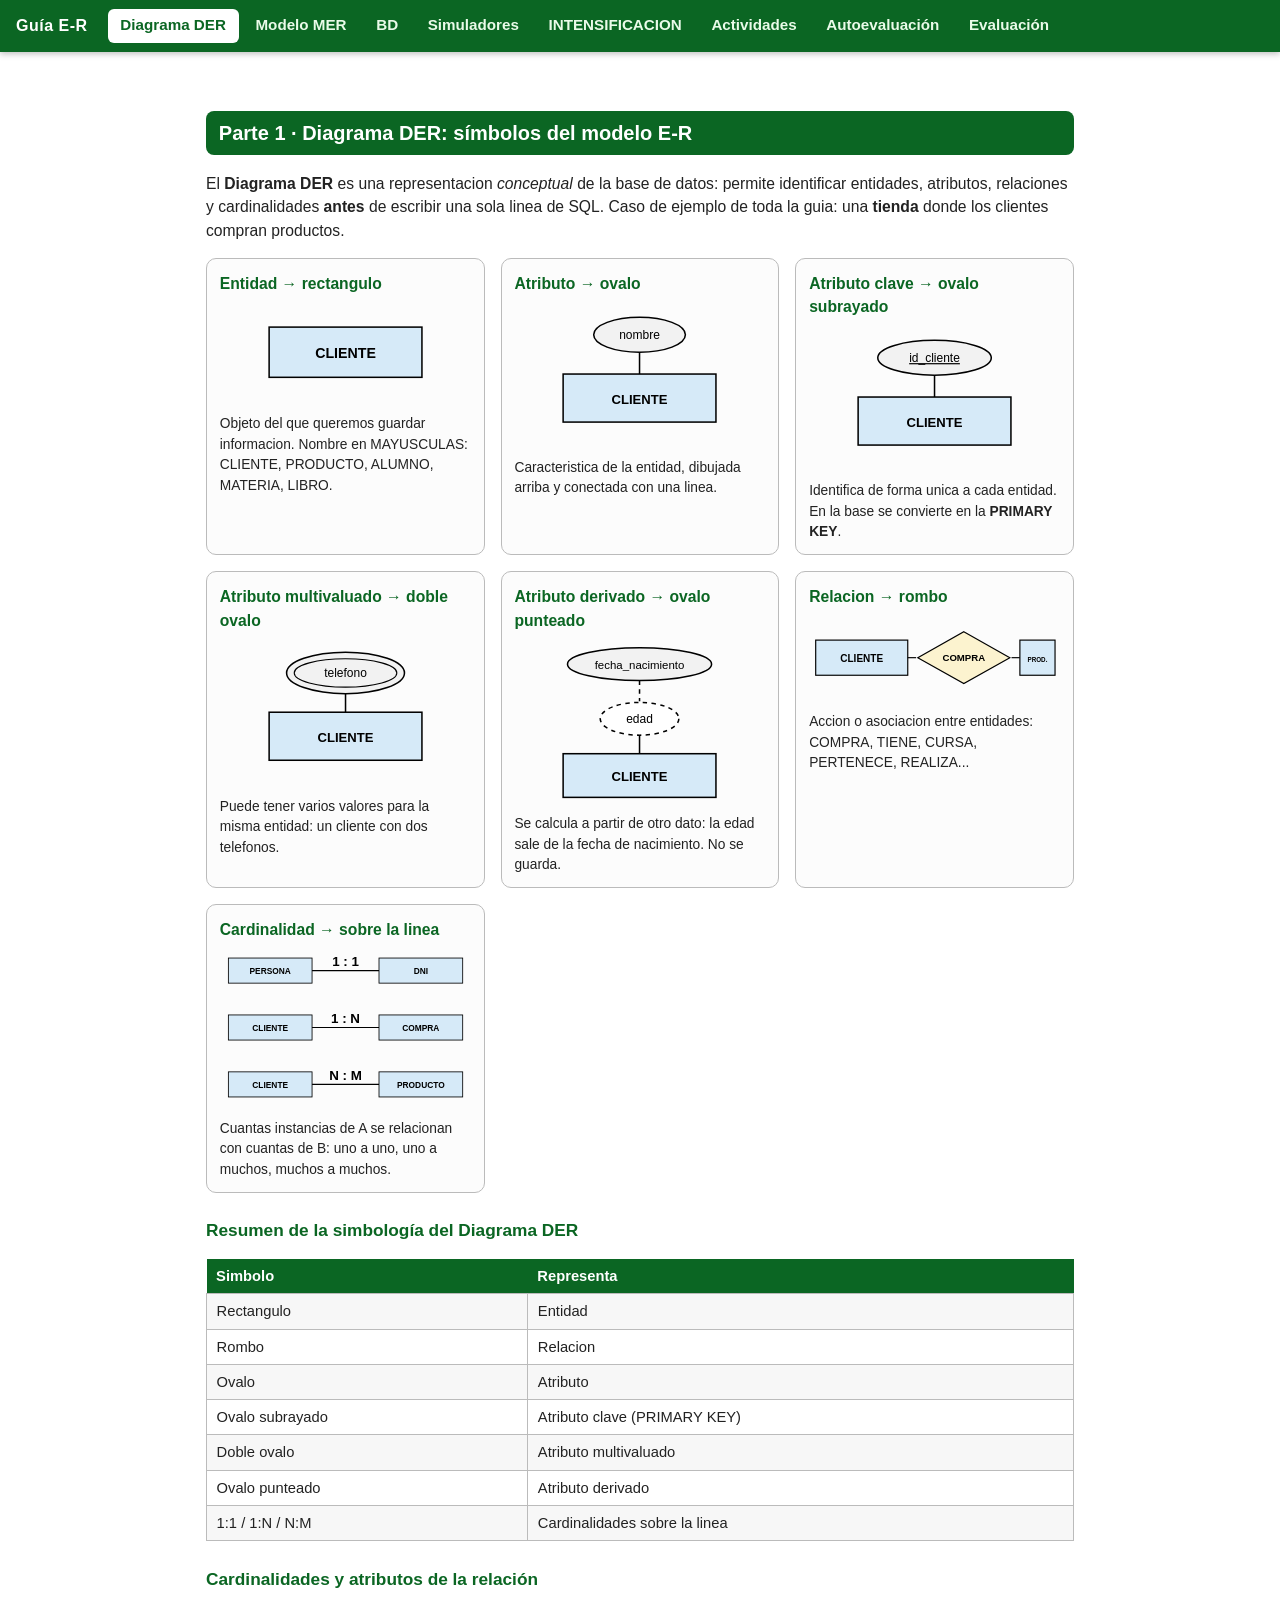
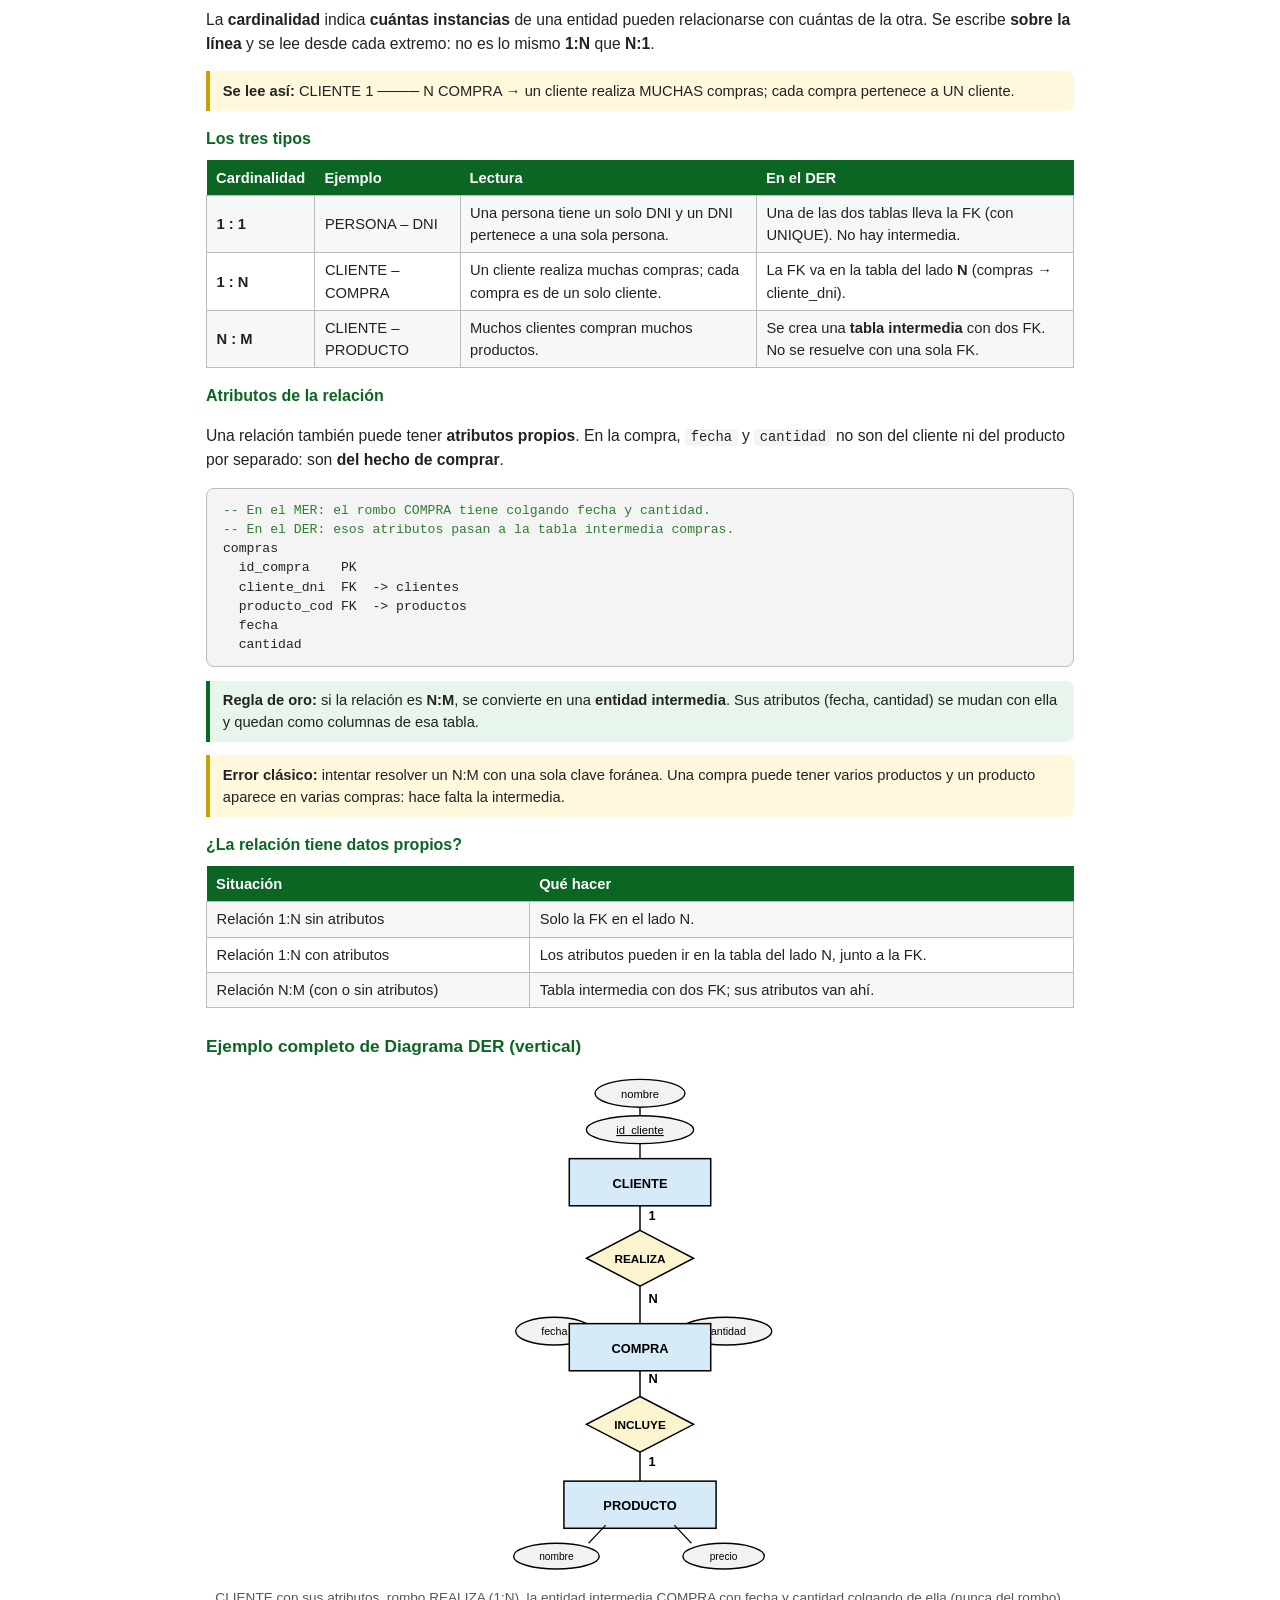
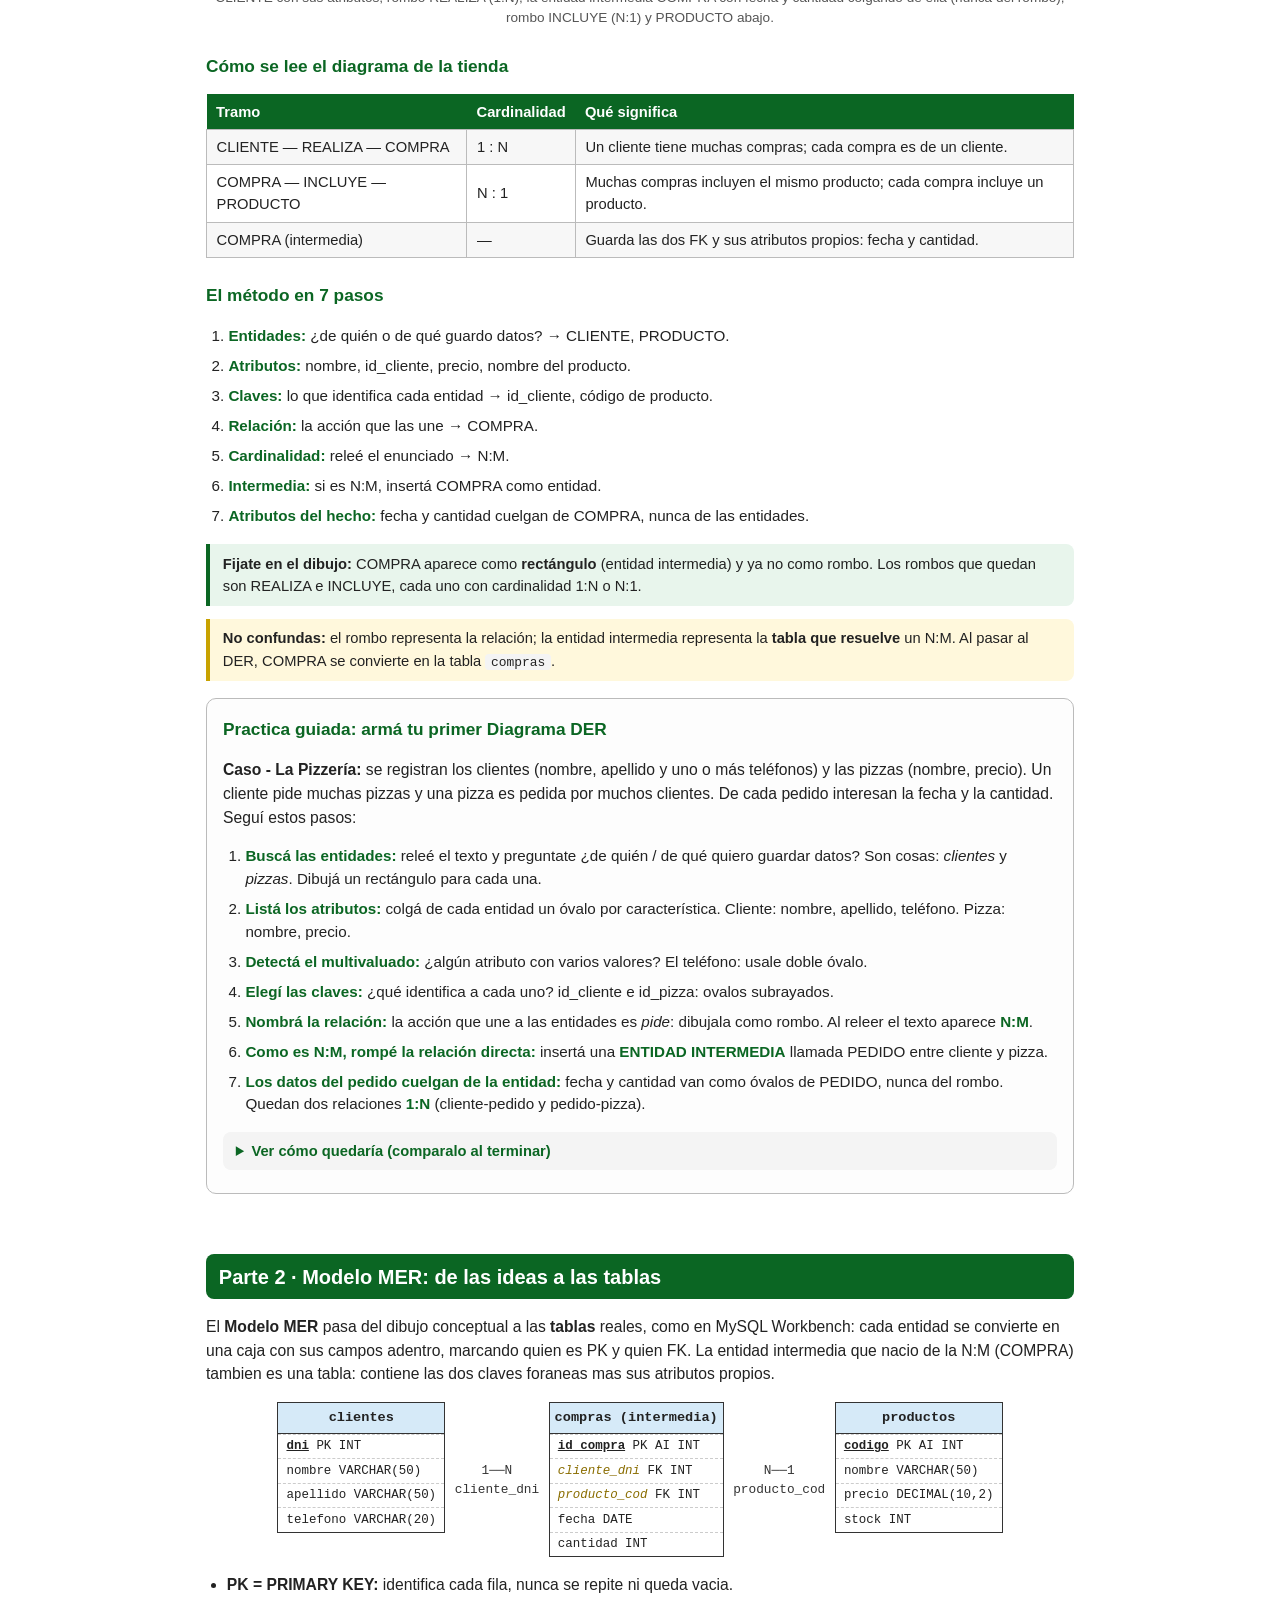
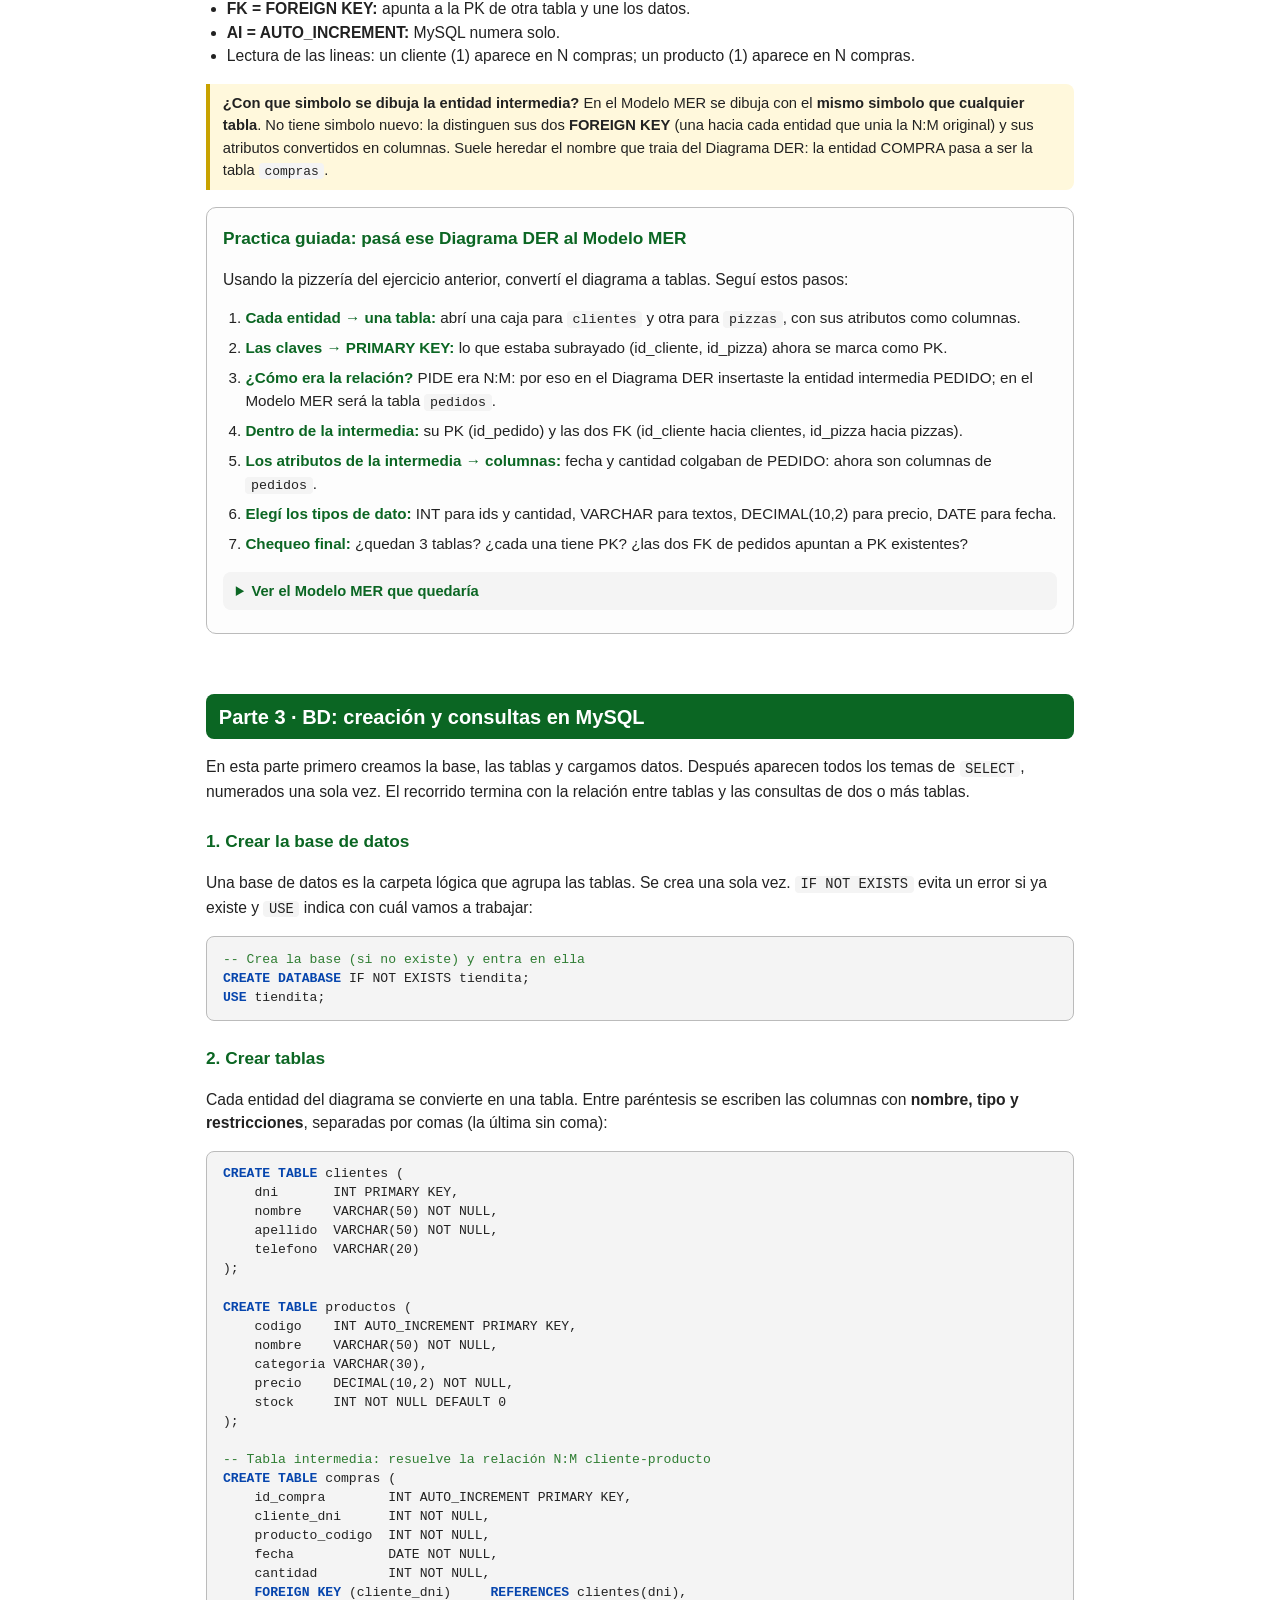
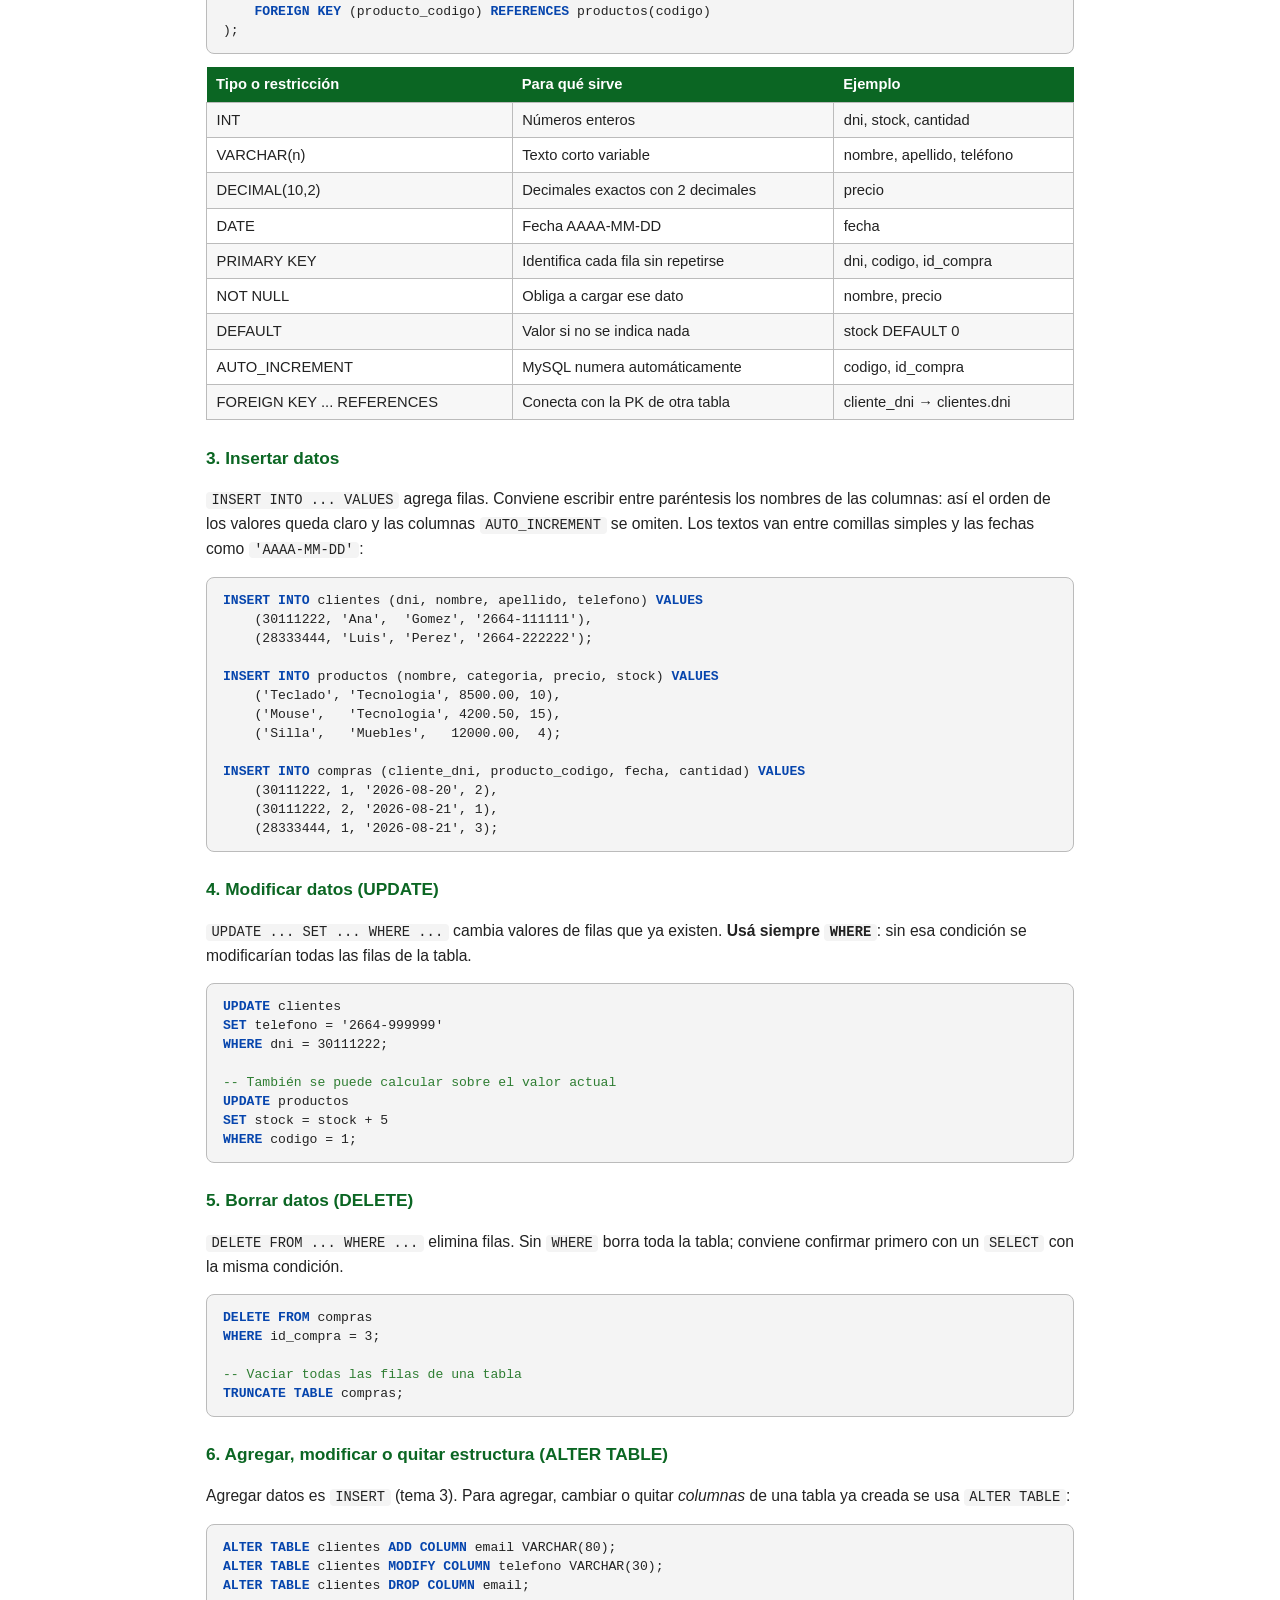
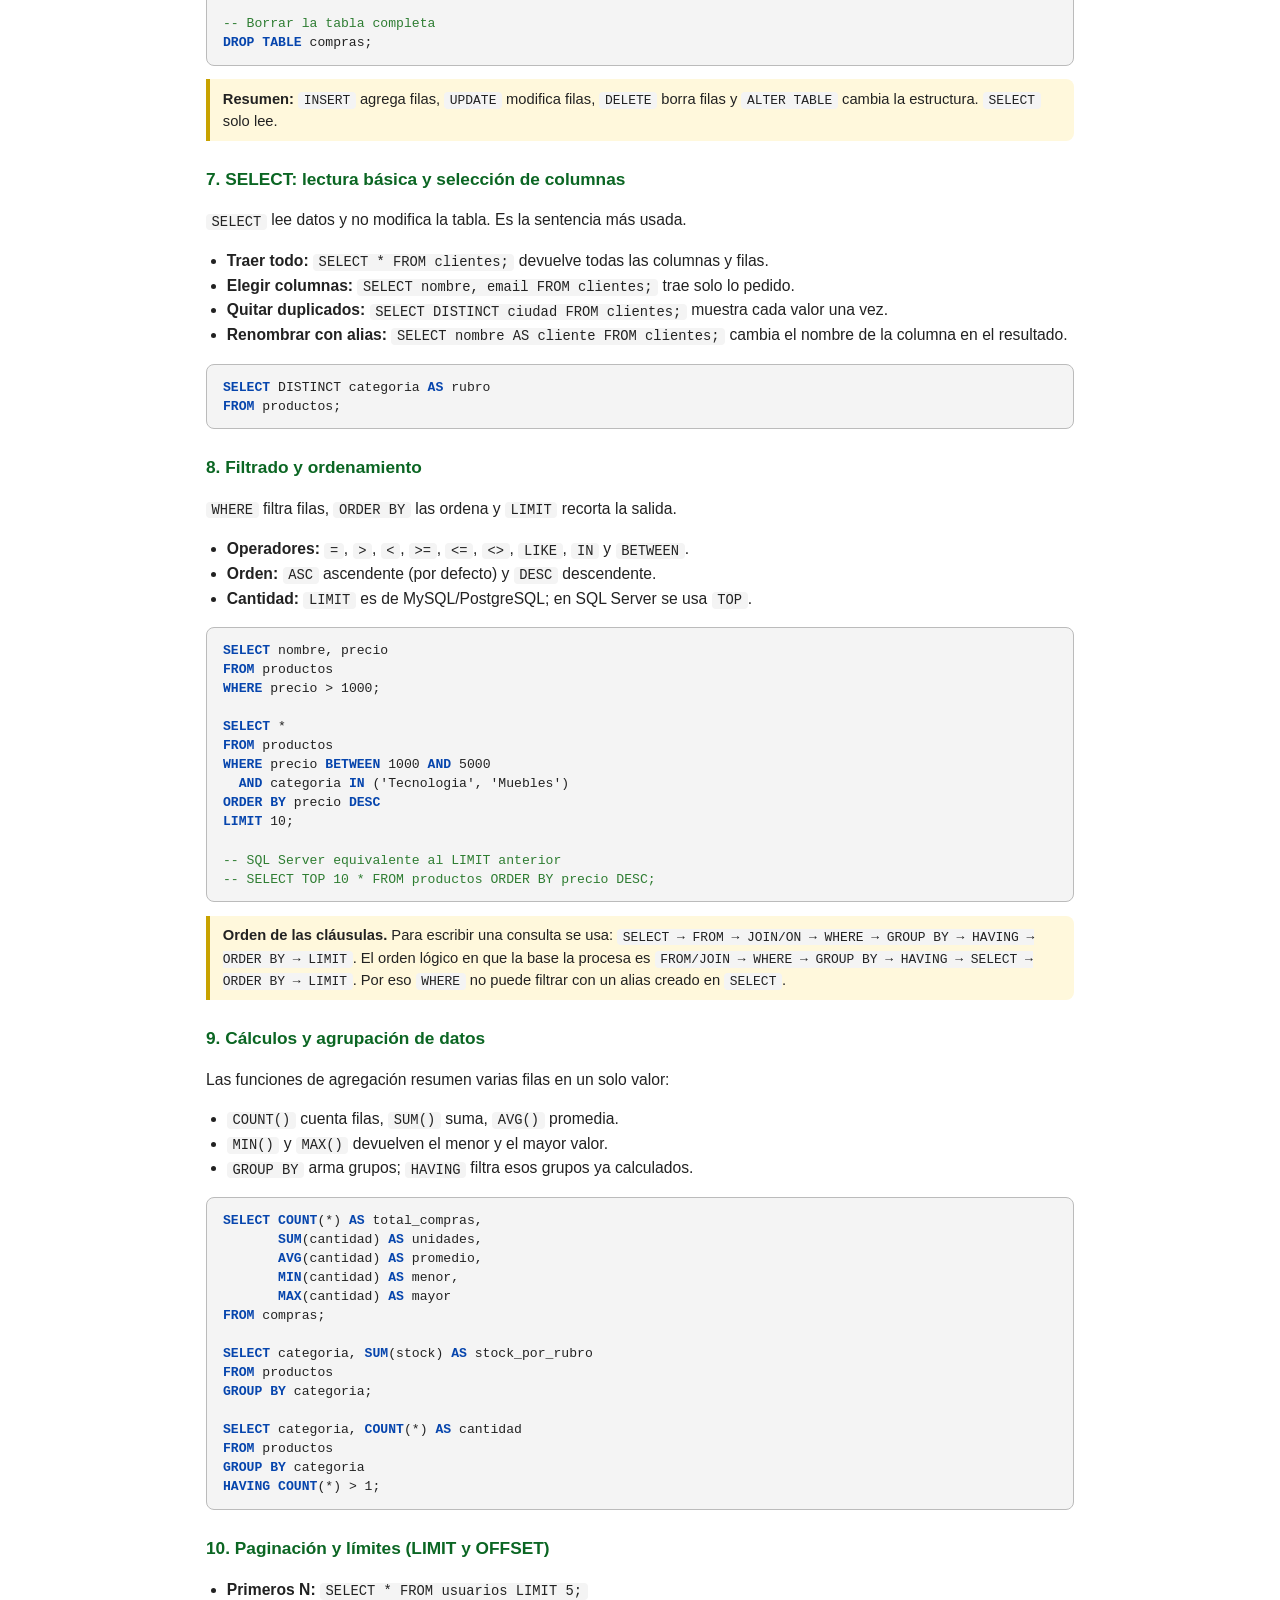
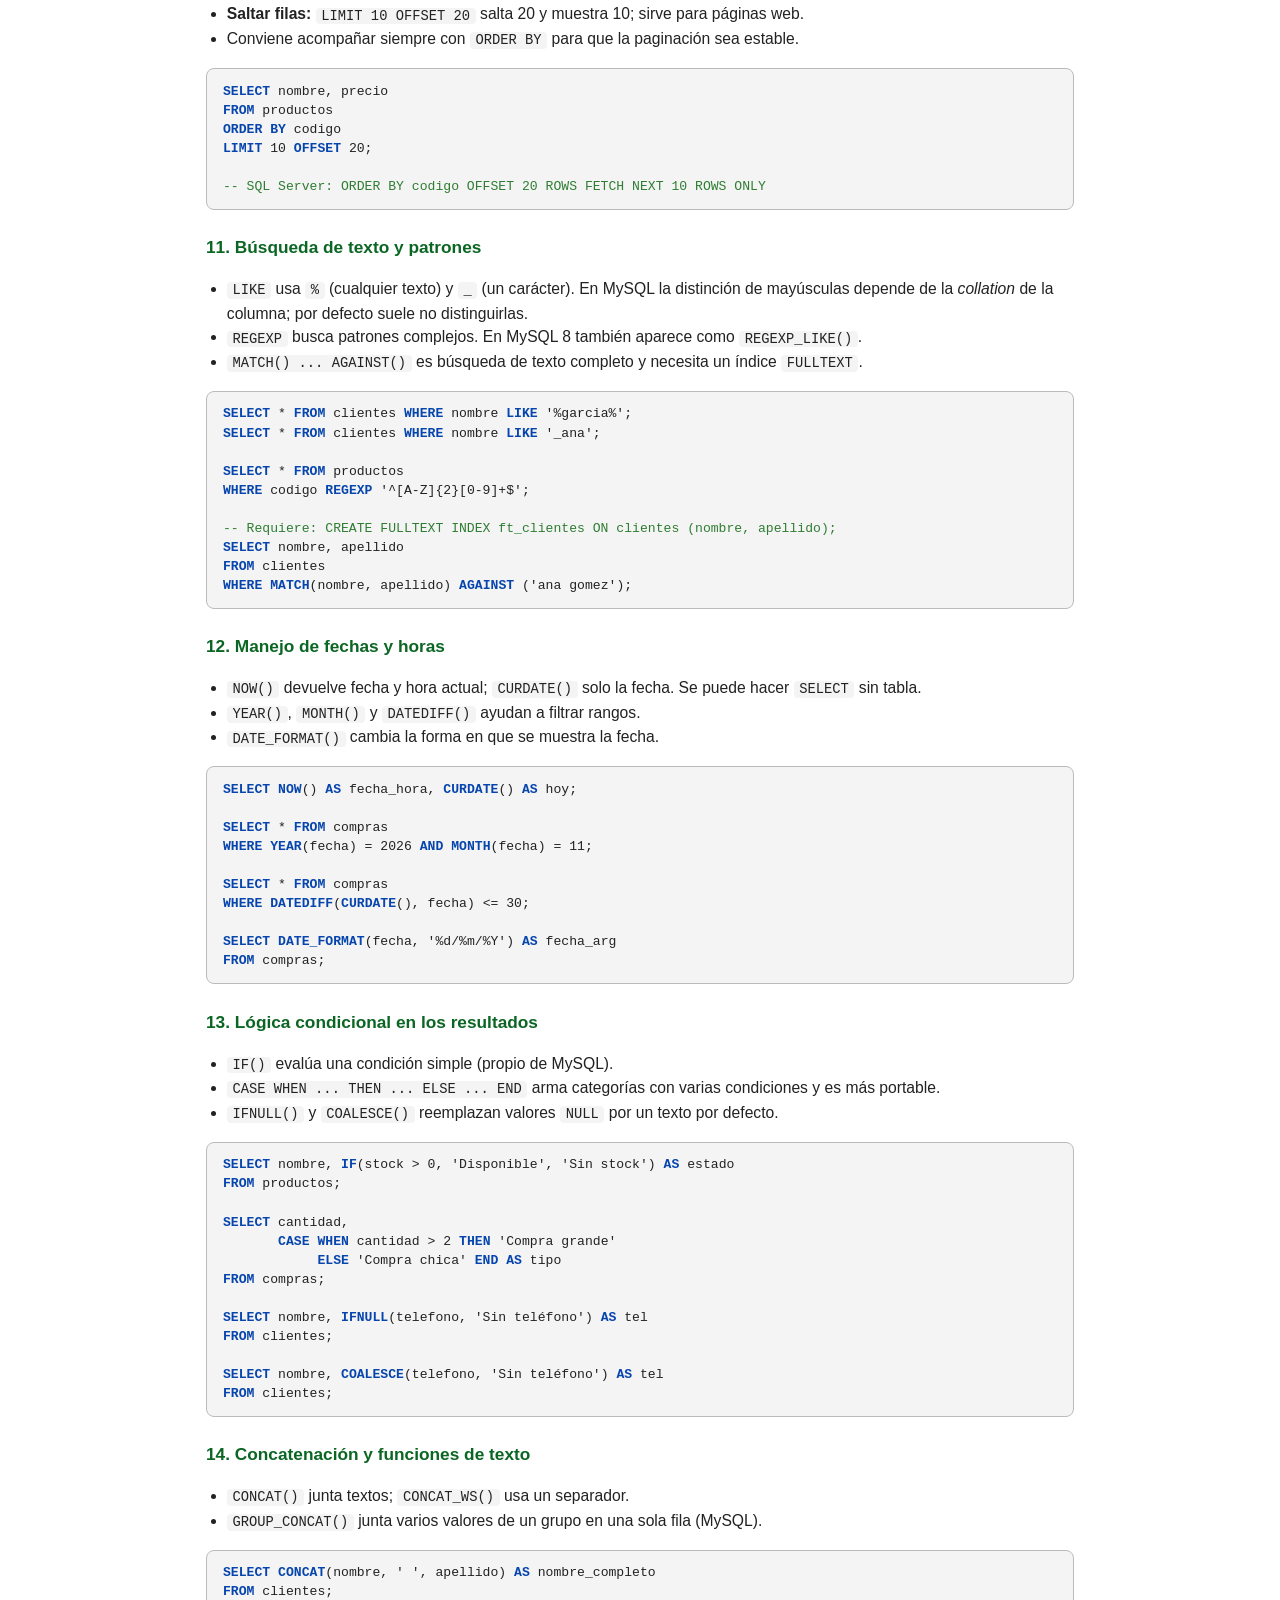
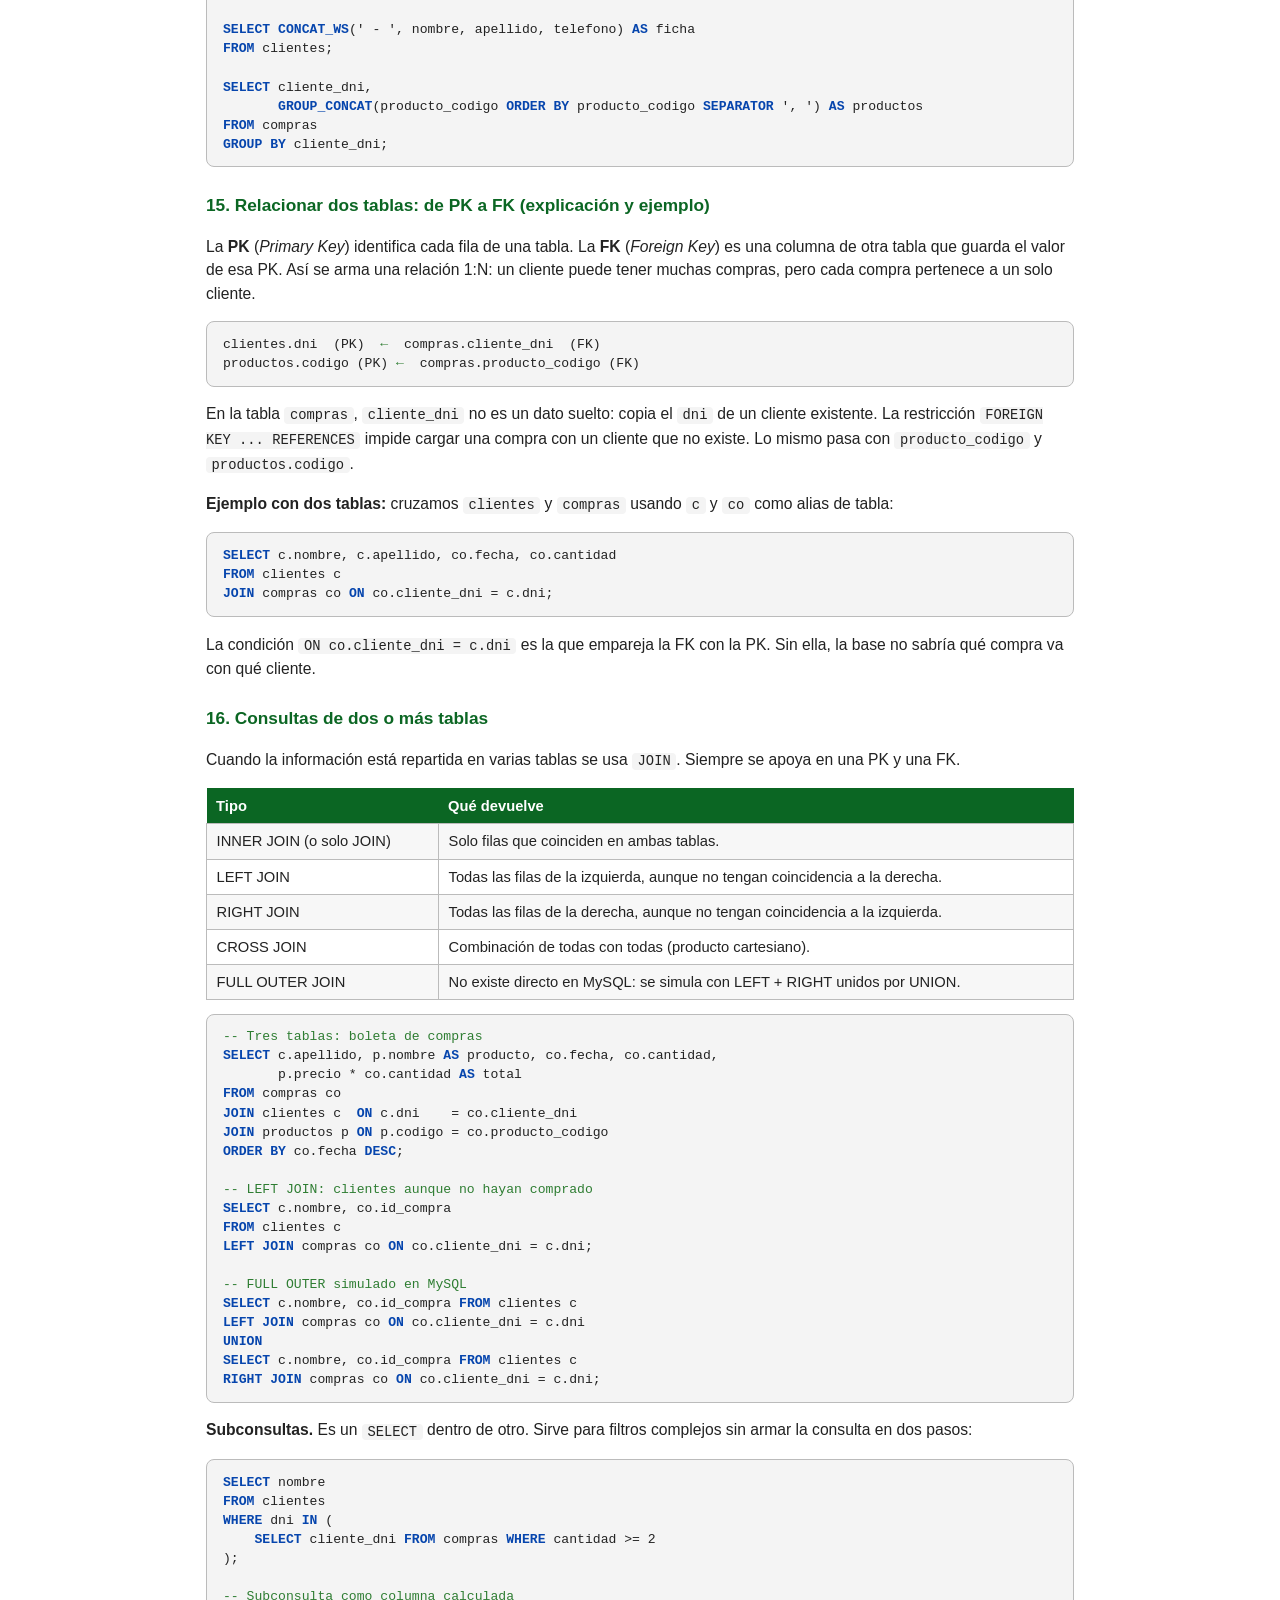
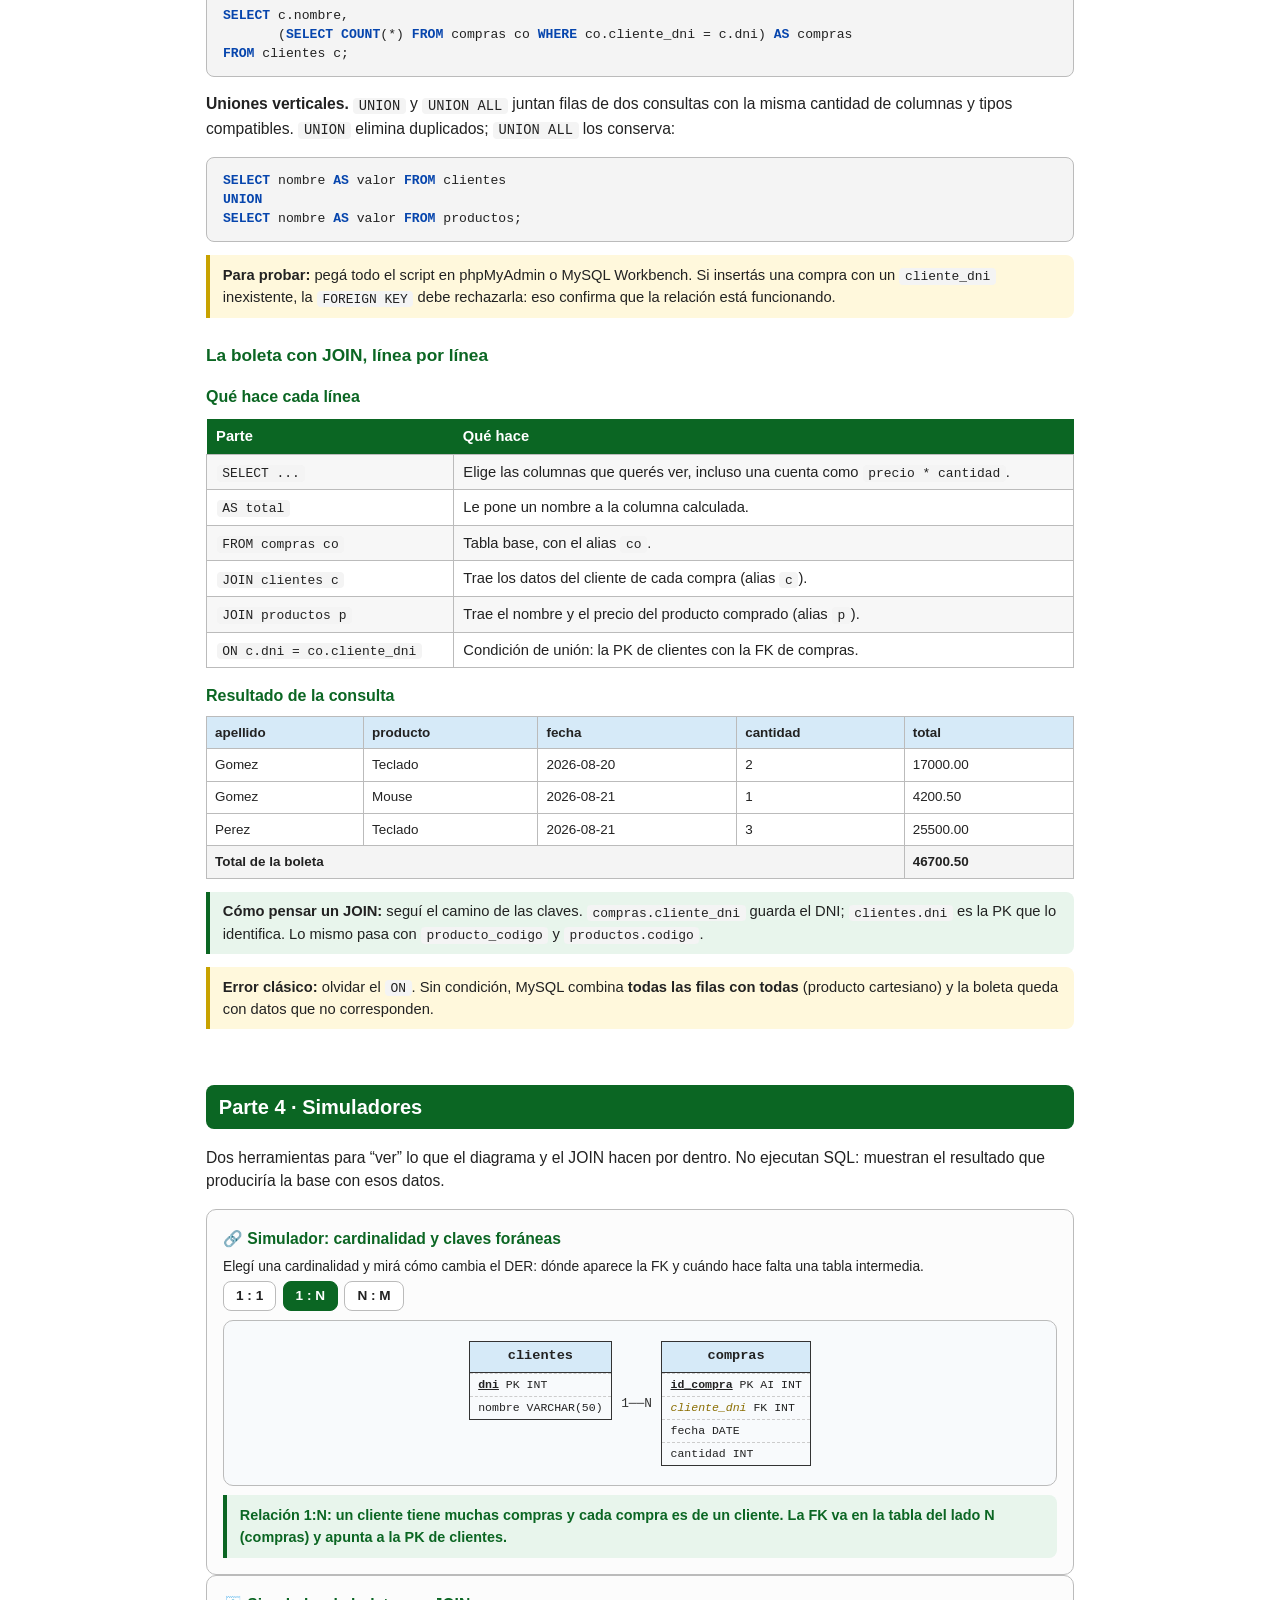
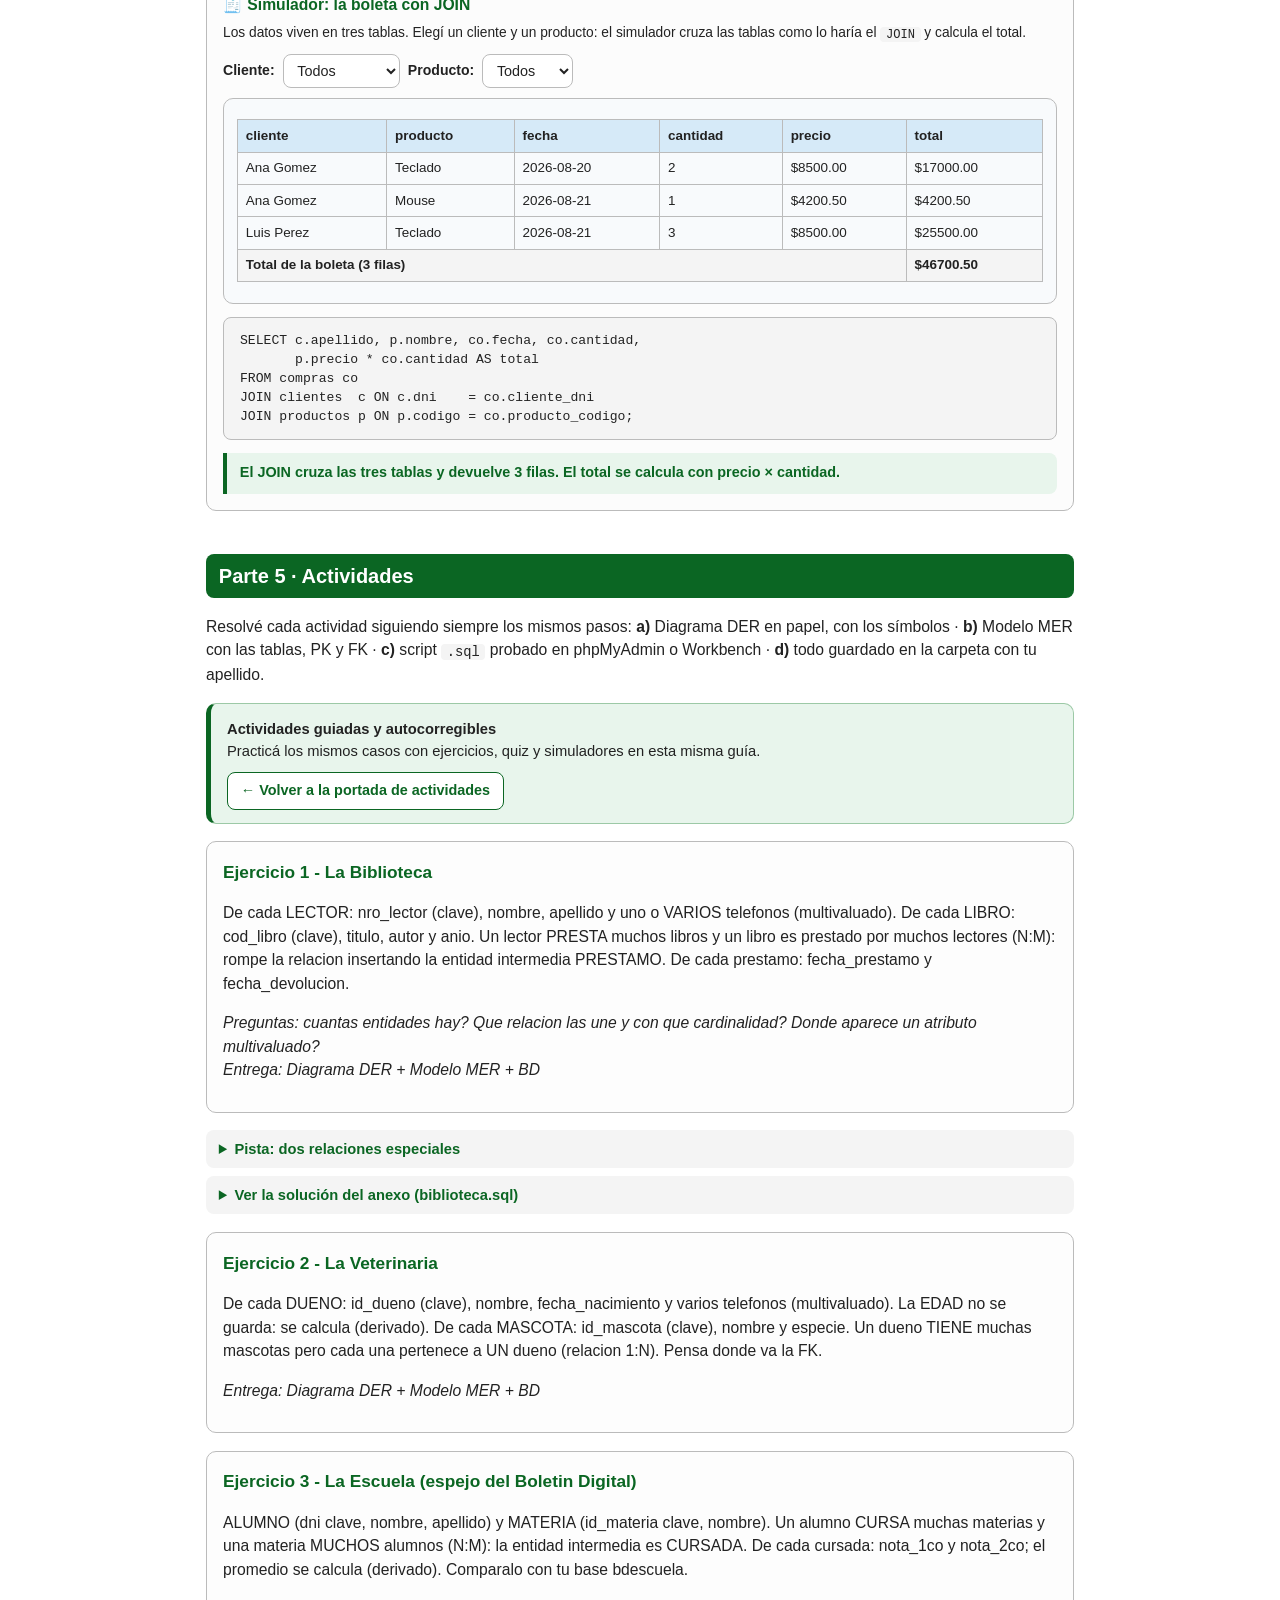
==== commit 1a49fa46: "Convertir Parte 7 en opción múltiple y quitar pistas y pregunta 11" ====
--- a/unamasdesistemas/index.html
+++ b/unamasdesistemas/index.html
@@ -175,6 +175,16 @@
 }
 .quiz-pregunta p{margin:.1rem 0 .4rem}
 .quiz-pregunta label{display:block; font-size:.92rem; padding:.12rem 0; cursor:pointer}
+.opciones{display:grid; gap:.35rem; margin:.55rem 0}
+.opcion{
+  display:flex; align-items:flex-start; gap:.45rem;
+  border:1px solid var(--borde); border-radius:8px;
+  padding:.45rem .6rem; background:#fff; cursor:pointer; font-size:.92rem;
+}
+.opcion:hover{background:var(--verde-claro); border-color:#86efac}
+.opcion input{margin:.15rem 0 0; flex:0 0 auto}
+.opcion-sim{width:28px; height:20px; flex:0 0 auto; vertical-align:middle}
+.opcion code{font-family:Consolas,"Courier New",monospace; font-size:.9em}
 .feedback{font-size:.88rem; margin-top:.35rem; min-height:1.1em}
 .feedback.ok, .checklist .ok{color:#0b6623; font-weight:600}
 .feedback.mal, .checklist .mal{color:#b00020; font-weight:600}
@@ -231,6 +241,28 @@
 }
 .checklist{font-size:.9rem; margin:.5rem 0}
 .checklist .fila{padding:.12rem 0}
+.eval-ej.correcto{border-color:#16a34a; background:#f0fdf4}
+.eval-ej .checklist .ok{color:var(--verde); font-weight:700}
+.eval-ej .checklist .falta{color:#b91c1c; font-weight:700}
+.eval-form{
+  display:grid; gap:.55rem; max-width:560px;
+  border:1px solid var(--borde); border-radius:10px;
+  padding:.8rem; margin:1rem 0; background:#fff;
+}
+.eval-form label{font-weight:700; font-size:.9rem}
+.eval-form input{
+  border:1px solid var(--borde); border-radius:8px;
+  padding:.5rem .65rem; font:inherit; font-size:.95rem;
+}
+.eval-form button{
+  border:0; border-radius:8px; padding:.55rem .9rem;
+  background:var(--verde); color:#fff; font-weight:700; cursor:pointer;
+}
+.eval-form button:hover{background:#09551d}
+.eval-form button:disabled{background:#94a3b8; cursor:not-allowed}
+.estado-eval{margin:.6rem 0; font-size:.92rem; font-weight:700; min-height:1.2em}
+.estado-eval.ok{color:#15803d}
+.estado-eval.error{color:#b91c1c}
 </style>
 </head>
 <body>
@@ -1197,64 +1229,6 @@
     Pensa donde va la FK.</p>
     <p><em>Entrega: Diagrama DER + Modelo MER + BD</em></p>
   </div>
-  <details class="pista">
-                      <summary>Pista: pensá dónde va la FK</summary>
-                      <ol>
-                          <li>Al ser <strong>1:N</strong>, la FK <code >id_dueno</code> va en <code >mascotas</code> (lado N).</li>
-                          <li>No hace falta tabla intermedia.</li>
-                          <li>La edad se calcula con <code >TIMESTAMPDIFF(YEAR, ...)</code> en el SELECT.</li>
-                      </ol>
-                  </details>
-  <details class="pista">
-                      <summary>Ver la solución del anexo (veterinaria.sql)</summary>
-                      <pre class="codigo"><code><span class="kw">CREATE DATABASE</span> IF NOT EXISTS veterinaria;
-  <span class="kw">USE</span> veterinaria;
-  
-  <span class="kw">CREATE TABLE</span> duenos (
-      id_dueno INT <span class="kw">AUTO_INCREMENT PRIMARY KEY</span>,
-      nombre VARCHAR(50) <span class="kw">NOT NULL</span>,
-      fecha_nacimiento DATE <span class="kw">NOT NULL</span>
-  );
-  
-  <span class="cm">-- ATRIBUTO MULTIVALUADO -> tabla propia</span>
-  <span class="kw">CREATE TABLE</span> duenos_telefonos (
-      id_telefono INT <span class="kw">AUTO_INCREMENT PRIMARY KEY</span>,
-      id_dueno INT <span class="kw">NOT NULL</span>,
-      telefono VARCHAR(20) <span class="kw">NOT NULL</span>,
-      <span class="kw">FOREIGN KEY</span> (id_dueno)
-          <span class="kw">REFERENCES</span> duenos(id_dueno)
-  );
-  
-  <span class="cm">-- RELACIÓN 1:N -> FOREIGN KEY en la tabla del lado N</span>
-  <span class="kw">CREATE TABLE</span> mascotas (
-      id_mascota INT <span class="kw">AUTO_INCREMENT PRIMARY KEY</span>,
-      nombre VARCHAR(40) <span class="kw">NOT NULL</span>,
-      especie VARCHAR(30) <span class="kw">NOT NULL</span>,
-      id_dueno INT <span class="kw">NOT NULL</span>,
-      <span class="kw">FOREIGN KEY</span> (id_dueno)
-          <span class="kw">REFERENCES</span> duenos(id_dueno)
-  );
-  
-  <span class="kw">INSERT INTO</span> duenos (nombre, fecha_nacimiento) <span class="kw">VALUES</span>
-      (<span class="str">'Ana Gomez'</span>, <span class="str">'1990-05-12'</span>),
-      (<span class="str">'Luis Perez'</span>, <span class="str">'1985-11-30'</span>);
-  
-  <span class="kw">INSERT INTO</span> duenos_telefonos (id_dueno, telefono) <span class="kw">VALUES</span>
-      (1, <span class="str">'2664-111111'</span>),
-      (1, <span class="str">'2664-222222'</span>);
-  
-  <span class="kw">INSERT INTO</span> mascotas (nombre, especie, id_dueno) <span class="kw">VALUES</span>
-      (<span class="str">'Rocco'</span>, <span class="str">'perro'</span>, 1),
-      (<span class="str">'Misu'</span>, <span class="str">'gato'</span>, 1),
-      (<span class="str">'Pepa'</span>, <span class="str">'coneja'</span>, 2);
-  
-  <span class="cm">-- La EDAD es DERIVADA: no se guarda, se calcula</span>
-  <span class="kw">SELECT</span> m.nombre, d.nombre <span class="kw">AS</span> dueno,
-         <span class="fn">TIMESTAMPDIFF</span>(YEAR, d.fecha_nacimiento, <span class="fn">CURDATE</span>())
-             <span class="kw">AS</span> edad_dueno
-  <span class="kw">FROM</span> mascotas m
-  <span class="kw">JOIN</span> duenos d <span class="kw">ON</span> d.id_dueno = m.id_dueno;</code></pre>
-                  </details>
 
   <div class="ejercicio">
     <h2>Ejercicio 3 - La Escuela (espejo del Boletin Digital)</h2>
@@ -1435,60 +1409,28 @@
 <!-- ========================= EVALUACIÓN ======================== -->
 <section id="evaluacion">
   <h1>Parte 7 &middot; Evaluación</h1>
-  <p>Escribí tus respuestas en cada cuadro. En los ejercicios 1 y 2, los botones <strong>dibujan el símbolo</strong> dentro del área de respuesta: apretalos y el dibujo aparece donde está el cursor. Esta evaluación es para practicar: la corrección la hace el docente.</p>
-
-  <div class="eval-ej">
-    <h2>1. Los símbolos del Diagrama DER</h2>
-    <p>Dibujá con los botones el símbolo de la entidad, la relación y el atributo, y explicá con tus palabras qué significa el óvalo subrayado.</p>
-    <div class="area-dibujo" id="in-eval1" contenteditable="true" role="textbox" aria-multiline="true" data-placeholder="Dibujá y escribí acá tu respuesta…"></div>
-  </div>
-
-  <div class="eval-ej">
-    <h2>2. De la pizzería N:M al Modelo MER</h2>
-    <p><strong>Dato:</strong> un cliente pide <strong>muchas</strong> pizzas y una pizza es pedida por
-    <strong>muchos</strong> clientes. Por eso la relación <code>PIDE</code> es <strong>N:M</strong>.</p>
-    <p>Respondé en el cuadro estas cuatro cosas, una por línea:</p>
-    <ol class="pasos">
-      <li>¿Qué entidad intermedia se agrega para romper el N:M?</li>
-      <li>¿Cómo se llama esa tabla en el Modelo MER?</li>
-      <li>¿Qué tres tablas quedan y qué columnas tiene la intermedia?</li>
-      <li>¿Cuántas FK tiene la intermedia y hacia qué tablas apuntan?</li>
-    </ol>
-    <div class="nota"><strong>Ayuda:</strong> la intermedia guarda la fecha y la cantidad del pedido,
-    y sus dos FK apuntan a las claves de <code>clientes</code> y <code>pizzas</code>.</div>
-    <div class="area-dibujo" id="in-eval2" contenteditable="true" role="textbox" aria-multiline="true" data-placeholder="Dibujá y escribí acá tu respuesta…"></div>
-  </div>
-
-  <div class="eval-ej">
-    <h2>3. SQL de la tabla clientes</h2>
-    <p>Escribí la tabla clientes con dni, nombre y telefono.</p>
-    <textarea id="in-eval3" rows="6" placeholder="Escribí acá tu respuesta…"></textarea>
-  </div>
-
-  <div class="eval-ej">
-    <h2>4. Diferencia entre Diagrama DER y Modelo MER</h2>
-    <p>Explicá la diferencia usando las palabras <strong>símbolos</strong>, <strong>tablas</strong>, <strong>PK</strong> y <strong>FK</strong>.</p>
-  </div>
-
-  <div class="eval-ej">
-    <h2>5. ¿Qué es una entidad?</h2>
-    <p>Escribí qué es una entidad y nombrá una del ejemplo de la tienda.</p>
-    <textarea rows="4" placeholder="Escribí acá tu respuesta…"></textarea>
-  </div>
-
-  <div class="eval-ej">
-    <h2>6. ¿Qué es la PRIMARY KEY?</h2>
-    <p>Escribí qué significa PK y para qué sirve.</p>
-    <textarea rows="4" placeholder="Escribí acá tu respuesta…"></textarea>
-  </div>
-
-  <div class="eval-ej">
-    <h2>7. ¿Qué es la FOREIGN KEY?</h2>
-    <p>Escribí qué significa FK y para qué sirve.</p>
-    <textarea rows="4" placeholder="Escribí acá tu respuesta…"></textarea>
-  </div>
-
-  <div id="eval-progreso" class="puntaje" aria-live="polite">Evaluación para practicar &middot; Corrección del docente</div>
+  <p>Elegí <strong>una opción por pregunta</strong> y presioná <strong>✅ Corregir y enviar</strong>. Los símbolos del DER se muestran como ayuda visual: se ven, pero <strong>no se puede escribir dentro de ellos</strong>. Se guardarán respuestas, nota y corrección en el repositorio <code>inform</code>. La corrección final la hace el docente.</p>
+
+  <form class="eval-form" id="form-evaluacion"
+        data-examen="modelos-sistemas-unamas"
+        data-titulo="Evaluación DER · MER · BD (Parte 7)">
+    <label for="ev7-nombre">Nombre:</label>
+    <input id="ev7-nombre" name="nombre" type="text" placeholder="Tu nombre" required>
+
+    <label for="ev7-apellido">Apellido:</label>
+    <input id="ev7-apellido" name="apellido" type="text" placeholder="Tu apellido" required>
+
+    <label for="ev7-curso">Curso:</label>
+    <input id="ev7-curso" name="curso" type="text" placeholder="Ej.: 3º A" required>
+
+    <button id="btn-enviar-eval7" type="submit">✅ Corregir y enviar</button>
+  </form>
+  <div class="estado-eval" id="estado-eval7" role="status" aria-live="polite"></div>
+  <p class="nota"><strong>Privacidad:</strong> guardamos nombre, apellido, curso, respuestas, nota y fecha de envío. El contenido viaja cifrado; no pedimos contraseñas ni datos sensibles.</p>
+
+  <div id="eval-preguntas"></div>
+
+  <div id="eval-progreso" class="puntaje" aria-live="polite">Evaluación con envío &middot; Corrección automática y docente</div>
 </section>
 
 </main>
@@ -1509,6 +1451,7 @@
 });
 </script>
 
+<script src="../scripts/entrega.js"></script>
 <script>
 /* ---------- Autoevaluación: opción múltiple ---------- */
 const PREGUNTAS = [
@@ -1541,10 +1484,7 @@
     explicacion:'CREATE TABLE define la tabla con sus columnas y restricciones.' },
   { texto:'¿Para qué sirve ORDER BY?',
     opciones:['Para ordenar los resultados','Para borrar filas','Para crear una base'], correcta:0,
-    explicacion:'ORDER BY ordena las filas: ASC de menor a mayor y DESC de mayor a menor.' },
-  { texto:'¿Qué es un atributo derivado?',
-    opciones:['Se calcula, no se guarda','Tiene varios valores','Es la clave primaria'], correcta:0,
-    explicacion:'El óvalo punteado marca un dato derivado: se obtiene con una cuenta, como la edad.' }
+    explicacion:'ORDER BY ordena las filas: ASC de menor a mayor y DESC de mayor a menor.' }
 ];
 
 function dibujarQuiz(){
@@ -1587,73 +1527,269 @@
   resultado.className = 'puntaje';
 }
 
-/* ---------- Evaluación: los botones dibujan el símbolo ---------- */
-const SIMBOLOS = [
-  { etiqueta:'Rectángulo', icona:'<rect x="2" y="3" width="24" height="14" fill="#d6eaf8" stroke="#000"/>' },
-  { etiqueta:'Rombo', icona:'<polygon points="14,1 26,10 14,19 2,10" fill="#fcf3cf" stroke="#000"/>' },
-  { etiqueta:'Óvalo', icona:'<ellipse cx="14" cy="10" rx="11" ry="7" fill="#f2f2f2" stroke="#000"/>' },
-  { etiqueta:'Óvalo clave', icona:'<ellipse cx="14" cy="8" rx="11" ry="6" fill="#f2f2f2" stroke="#000"/><text x="14" y="11" text-anchor="middle" font-size="8" text-decoration="underline">id</text>' },
-  { etiqueta:'Doble óvalo', icona:'<ellipse cx="14" cy="10" rx="11" ry="7" fill="#f2f2f2" stroke="#000"/><ellipse cx="14" cy="10" rx="7" ry="4" fill="none" stroke="#000"/>' },
-  { etiqueta:'Óvalo punteado', icona:'<ellipse cx="14" cy="10" rx="11" ry="7" fill="#f2f2f2" stroke="#000" stroke-dasharray="3 2"/>' },
-  { etiqueta:'1:N', icona:'<text x="14" y="14" text-anchor="middle" font-size="11">1:N</text>' },
-  { etiqueta:'N:M', icona:'<text x="14" y="14" text-anchor="middle" font-size="11">N:M</text>' },
-  { etiqueta:'PK', icona:'<text x="14" y="14" text-anchor="middle" font-size="11">PK</text>' },
-  { etiqueta:'FK', icona:'<text x="14" y="14" text-anchor="middle" font-size="11">FK</text>' }
+/* ---------- Evaluación: opción múltiple con símbolos visuales ---------- */
+/* Los SVG se dibujan como ayuda; no hay áreas escribibles ni contenteditable. */
+const SIMBOLOS = {
+  rect:     { etiqueta:'Rectángulo (entidad)', icona:'<rect x="2" y="3" width="24" height="14" fill="#d6eaf8" stroke="#000"/>' },
+  rombo:    { etiqueta:'Rombo (relación)', icona:'<polygon points="14,1 26,10 14,19 2,10" fill="#fcf3cf" stroke="#000"/>' },
+  ovalo:    { etiqueta:'Óvalo (atributo)', icona:'<ellipse cx="14" cy="10" rx="11" ry="7" fill="#f2f2f2" stroke="#000"/>' },
+  clave:    { etiqueta:'Óvalo clave', icona:'<ellipse cx="14" cy="8" rx="11" ry="6" fill="#f2f2f2" stroke="#000"/><text x="14" y="11" text-anchor="middle" font-size="8" text-decoration="underline">id</text>' },
+  doble:    { etiqueta:'Doble óvalo', icona:'<ellipse cx="14" cy="10" rx="11" ry="7" fill="#f2f2f2" stroke="#000"/><ellipse cx="14" cy="10" rx="7" ry="4" fill="none" stroke="#000"/>' },
+  punteado: { etiqueta:'Óvalo punteado', icona:'<ellipse cx="14" cy="10" rx="11" ry="7" fill="#f2f2f2" stroke="#000" stroke-dasharray="3 2"/>' },
+  '1:N':    { etiqueta:'Cardinalidad 1:N', icona:'<text x="14" y="14" text-anchor="middle" font-size="11">1:N</text>' },
+  'N:M':    { etiqueta:'Cardinalidad N:M', icona:'<text x="14" y="14" text-anchor="middle" font-size="11">N:M</text>' },
+  PK:       { etiqueta:'PK', icona:'<text x="14" y="14" text-anchor="middle" font-size="11">PK</text>' },
+  FK:       { etiqueta:'FK', icona:'<text x="14" y="14" text-anchor="middle" font-size="11">FK</text>' }
+};
+
+const EVAL_PREGUNTAS = [
+  { n:1, titulo:'Los símbolos del Diagrama DER', grupo:'A',
+    texto:'¿Qué símbolo representa una <strong>entidad</strong> en el Diagrama DER?',
+    simbolos:['rect','rombo','ovalo','clave','doble','punteado'],
+    opciones:[ {t:'Rombo', sim:'rombo'}, {t:'Rectángulo', sim:'rect'},
+               {t:'Óvalo', sim:'ovalo'}, {t:'Doble óvalo', sim:'doble'} ],
+    correcta:1, pista:'La entidad se dibuja con rectángulo y su nombre en mayúsculas.' },
+
+  { n:2, titulo:'De la pizzería N:M al Modelo MER', grupo:'A',
+    texto:'Un cliente pide muchas pizzas y una pizza es pedida por muchos clientes (relación <code>PIDE</code> N:M). ¿Cómo se resuelve en el Modelo MER?',
+    simbolos:['N:M','FK','PK'],
+    opciones:[ {t:'Con una tabla intermedia (PEDIDOS) con dos FK: una a clientes y otra a pizzas.'},
+               {t:'Con un óvalo punteado al lado de la relación.'},
+               {t:'Borrando la cardinalidad N:M del diagrama.'},
+               {t:'Con una sola FK en la tabla de pizzas.'} ],
+    correcta:0, pista:'La entidad intermedia rompe el N:M y guarda fecha y cantidad.' },
+
+  { n:3, titulo:'SQL de la tabla clientes', grupo:'C',
+    texto:'¿Cuál es la sentencia correcta para crear la tabla <code>clientes</code> con <code>dni</code> como clave, <code>nombre</code> y <code>telefono</code>?',
+    opciones:[ {t:'CREATE DATABASE clientes (dni INT, nombre VARCHAR(50), telefono VARCHAR(20));', code:true},
+               {t:'CREATE TABLE clientes (dni INT PRIMARY KEY, nombre VARCHAR(50), telefono VARCHAR(20));', code:true},
+               {t:'CREATE TABLE clientes (dni INT, nombre VARCHAR(50), telefono VARCHAR(20));', code:true},
+               {t:'INSERT INTO clientes (dni, nombre, telefono) VALUES (1, "Ana", "2664-111111");', code:true} ],
+    correcta:1, pista:'CREATE TABLE define la tabla y dni debe declararse PRIMARY KEY.' },
+
+  { n:4, titulo:'Diferencia entre Diagrama DER y Modelo MER', grupo:'A',
+    texto:'¿Cuál es la diferencia principal entre el Diagrama DER y el Modelo MER?',
+    opciones:[ {t:'El DER usa tablas con PK y FK; el MER usa símbolos.'},
+               {t:'El DER usa símbolos (rectángulos, rombos y óvalos); el MER usa tablas con PK y FK.'},
+               {t:'Ambos son exactamente lo mismo, solo cambia el nombre.'},
+               {t:'El DER es solo para MySQL y el MER es solo para dibujar.'} ],
+    correcta:1, pista:'El DER es gráfico (símbolos) y el MER es relacional (tablas con PK y FK).' },
+
+  { n:5, titulo:'¿Qué es una entidad?', grupo:'B',
+    texto:'¿Qué es una entidad en un modelo de datos?',
+    opciones:[ {t:'Un objeto o cosa del mundo real del que guardamos datos, por ejemplo CLIENTE.'},
+               {t:'Una consulta SQL que cruza dos tablas.'},
+               {t:'Un tipo de dato como INT o VARCHAR.'},
+               {t:'La clave foránea de una tabla.'} ],
+    correcta:0, pista:'CLIENTE, PRODUCTO y PEDIDO son entidades del ejemplo de la tienda.' },
+
+  { n:6, titulo:'¿Qué es la PRIMARY KEY?', grupo:'B',
+    texto:'¿Qué significa PK y para qué sirve?',
+    opciones:[ {t:'Clave primaria: identifica de forma única cada fila de una tabla.'},
+               {t:'Clave foránea: apunta a otra tabla.'},
+               {t:'Un atributo derivado que se calcula en el SELECT.'},
+               {t:'Un campo que puede repetirse en varias filas.'} ],
+    correcta:0, pista:'La PK no se repite y no puede ser NULL.' },
+
+  { n:7, titulo:'¿Qué es la FOREIGN KEY?', grupo:'B',
+    texto:'¿Qué significa FK y para qué sirve?',
+    opciones:[ {t:'Clave foránea: referencia la PRIMARY KEY de otra tabla y une ambos modelos.'},
+               {t:'Clave primaria de la tabla donde está.'},
+               {t:'Un atributo con varios valores.'},
+               {t:'Una cláusula para ordenar resultados.'} ],
+    correcta:0, pista:'La FK se escribe en la tabla del lado N y apunta a la PK del lado 1.' },
+
+  { n:8, titulo:'Atributos derivados y multivaluados', grupo:'B',
+    texto:'¿Qué es un atributo derivado?',
+    simbolos:['punteado','doble'],
+    opciones:[ {t:'Se calcula con una cuenta, no se guarda (por ejemplo, la edad).', sim:'punteado'},
+               {t:'Puede tener varios valores (por ejemplo, varios teléfonos).', sim:'doble'},
+               {t:'Es la clave primaria de la tabla.', sim:'clave'},
+               {t:'Es la foreign key de otra tabla.', sim:'FK'} ],
+    correcta:0, pista:'El óvalo punteado marca el dato derivado; el doble óvalo, el multivaluado.' },
+
+  { n:9, titulo:'¿Dónde va la FOREIGN KEY en una relación 1:N?', grupo:'B',
+    texto:'Un DUENO tiene muchas MASCOTAS y cada mascota pertenece a un solo dueno (relación 1:N). ¿Dónde se escribe la FK?',
+    simbolos:['1:N','FK'],
+    opciones:[ {t:'En la tabla del lado N, es decir en mascotas (id_dueno).'},
+               {t:'En la tabla del lado 1, es decir en duenos.'},
+               {t:'En una tabla intermedia nueva.'},
+               {t:'Tanto en duenos como en mascotas.'} ],
+    correcta:0, pista:'En 1:N la FK va en la tabla del lado N; no hace falta tabla intermedia.' }
 ];
 
-/* Inserta el dibujo en el área de respuesta, donde esté el cursor. */
-function insertarDibujo(area, html){
-  if(!area) return;
-  area.focus();
-  const sel = window.getSelection();
-  let rango;
-  if(sel.rangeCount && area.contains(sel.anchorNode)){
-    rango = sel.getRangeAt(0);
-    rango.deleteContents();
-  } else {
-    rango = document.createRange();
-    rango.selectNodeContents(area);
-    rango.collapse(false);
-  }
-  const plantilla = document.createElement('template');
-  plantilla.innerHTML = html;
-  const nodo = plantilla.content.firstChild;
-  rango.insertNode(nodo);
-  rango.setStartAfter(nodo);
-  rango.collapse(true);
-  sel.removeAllRanges();
-  sel.addRange(rango);
-  area.dispatchEvent(new Event('input', { bubbles:true }));
-}
-
-/* Solo los ejercicios 1 y 2 tienen paleta de dibujo. */
-['eval1','eval2'].forEach(function(id){
-  const area = document.getElementById('in-' + id);
-  if(!area) return;
-  const wrap = document.createElement('div');
-  wrap.className = 'ex-paleta';
-  const rotulo = document.createElement('span');
-  rotulo.className = 'ex-paleta-label';
-  rotulo.textContent = 'Símbolos';
-  wrap.appendChild(rotulo);
-  SIMBOLOS.forEach(function(s){
-    const b = document.createElement('button');
-    b.type = 'button';
-    b.className = 'ex-sym';
-    b.innerHTML = '<svg class="ex-sym-icon" viewBox="0 0 28 20" aria-hidden="true">' +
-      s.icona + '</svg><span class="ex-sym-name">' + s.etiqueta + '</span>';
-    b.title = 'Dibujar ' + s.etiqueta + ' en el área de respuesta';
-    b.addEventListener('click', function(){
-      insertarDibujo(area,
-        '<span class="ins-simbolo"><svg class="ins-simbolo-svg" viewBox="0 0 28 20" aria-hidden="true">' +
-        s.icona + '</svg>&nbsp;</span>');
+function escaparEval(s){
+  return String(s).replace(/[&<>"]/g, function(c){
+    return { '&':'&amp;', '<':'&lt;', '>':'&gt;', '"':'&quot;' }[c];
+  });
+}
+
+function svgSimboloEval(tipo){
+  const sim = SIMBOLOS[tipo];
+  if (!sim) return '';
+  return '<svg class="opcion-sim" viewBox="0 0 28 20" aria-hidden="true">' + sim.icona + '</svg>';
+}
+
+function dibujarEval(){
+  const caja = document.getElementById('eval-preguntas');
+  if (!caja) return;
+  caja.innerHTML = EVAL_PREGUNTAS.map(function(p){
+    const simbolos = (p.simbolos || []).map(function(t){
+      return '<span title="' + escaparEval(SIMBOLOS[t].etiqueta) + '">' + svgSimboloEval(t) + '</span>';
+    }).join('');
+    const ayuda = simbolos
+      ? '<div class="ex-paleta" aria-label="Símbolos de ayuda, no escribibles"><span class="ex-paleta-label">Símbolos (solo se ven)</span>' + simbolos + '</div>'
+      : '';
+    const opciones = p.opciones.map(function(o, j){
+      const icono = o.sim ? svgSimboloEval(o.sim) : '';
+      const texto = o.code
+        ? '<code>' + escaparEval(o.t) + '</code>'
+        : escaparEval(o.t);
+      return '<label class="opcion"><input type="radio" name="ev7-q' + p.n + '" value="' + j + '">' +
+             icono + '<span>' + texto + '</span></label>';
+    }).join('');
+    return '<div class="eval-ej" data-pregunta="' + p.n + '">' +
+      '<h2>' + p.n + '. ' + escaparEval(p.titulo) + '</h2>' +
+      '<p>' + p.texto + '</p>' + ayuda +
+      '<div class="opciones" role="radiogroup" aria-label="Opciones de la pregunta ' + p.n + '">' + opciones + '</div>' +
+      '<div class="feedback" id="fb-eval' + p.n + '"></div></div>';
+  }).join('');
+}
+
+/* ---------- Parte 7: corrección y envío cifrado al repo inform ---------- */
+const CLAVE_ENVIO_PARTE7 = 'modelos-sistemas-parte7-enviada-v1';
+
+function corregirTodoEval(){
+  const respuestas = {};
+  const detalle = [];
+  const fallos = [];
+  const puntos = { A:0, B:0, C:0 };
+  const totales = { A:0, B:0, C:0 };
+  let bien = 0;
+
+  EVAL_PREGUNTAS.forEach(function(p){
+    const marcada = document.querySelector('input[name="ev7-q' + p.n + '"]:checked');
+    const elegida = marcada ? Number(marcada.value) : -1;
+    const ok = elegida === p.correcta;
+    const letra = function(i){ return String.fromCharCode(65 + i); };
+    const elegidaTexto = elegida >= 0 ? letra(elegida) + ') ' + p.opciones[elegida].t : 'Sin responder';
+    const correctaTexto = letra(p.correcta) + ') ' + p.opciones[p.correcta].t;
+
+    if (ok){ bien++; puntos[p.grupo]++; }
+    totales[p.grupo]++;
+    if (!ok) fallos.push('P' + p.n + ': ' + elegidaTexto);
+    detalle.push('P' + p.n + ' · ' + (ok ? 'OK' : 'FALTA') +
+      ' · Elegida: ' + elegidaTexto + ' · Correcta: ' + correctaTexto + ' · ' + p.pista);
+
+    /* Corrección breve: no revela la opción correcta en la pantalla. */
+    const fb = document.getElementById('fb-eval' + p.n);
+    if (fb){
+      fb.className = 'feedback ' + (ok ? 'ok' : 'mal');
+      fb.textContent = ok
+        ? '✔ Correcto.'
+        : (elegida < 0 ? 'Sin responder. Revisá esta pregunta.' : '✘ Revisá esta pregunta.');
+    }
+    const ej = document.querySelector('#evaluacion .eval-ej[data-pregunta="' + p.n + '"]');
+    if (ej) ej.classList.toggle('correcto', ok);
+
+    respuestas['pregunta' + p.n] = {
+      elegida: elegida >= 0 ? letra(elegida) : '',
+      texto: elegidaTexto,
+      correcta: correctaTexto,
+      ok: ok,
+      grupo: p.grupo
+    };
+  });
+
+  const total = EVAL_PREGUNTAS.length;
+  const nota = Math.round((bien / total) * 100) / 10;
+  detalle.unshift('Nota: ' + String(nota).replace('.', ',') + ' de 10 (' + bien + ' de ' + total + ' preguntas)');
+
+  const progreso = document.getElementById('eval-progreso');
+  if (progreso) progreso.textContent = 'Resultado: ' + bien + ' de ' + total +
+    ' (' + Math.round(bien / total * 100) + '%) · Corrección automática y docente';
+
+  return {
+    nota:nota,
+    puntosA:puntos.A,
+    puntosB:puntos.B,
+    puntosC:puntos.C,
+    total:total,
+    fallos:fallos,
+    detalle:detalle.join('\n'),
+    respuestas:respuestas
+  };
+}
+
+function bloquearEvaluacionParte7(estado){
+  const form = document.getElementById('form-evaluacion');
+  if (form) form.querySelectorAll('input, button').forEach(function(el){ el.disabled = true; });
+  document.querySelectorAll('#evaluacion input[type="radio"]').forEach(function(r){ r.disabled = true; });
+  const boton = document.getElementById('btn-enviar-eval7');
+  if (boton) boton.textContent = '✅ Evaluación enviada';
+  if (estado) estado.textContent = '✅ Evaluación enviada. Ya no se puede modificar.';
+}
+
+(function configurarEnvioParte7(){
+  const form = document.getElementById('form-evaluacion');
+  if (!form) return;
+  const estado = document.getElementById('estado-eval7');
+
+  try {
+    if (localStorage.getItem(CLAVE_ENVIO_PARTE7)){
+      bloquearEvaluacionParte7(estado);
+      return;
+    }
+  } catch (e) { /* sin almacenamiento local */ }
+
+  form.addEventListener('submit', function(e){
+    e.preventDefault();
+    const nombre = form.elements.nombre.value.trim();
+    const apellido = form.elements.apellido.value.trim();
+    const curso = form.elements.curso.value.trim();
+    if (!nombre || !apellido || !curso){
+      estado.className = 'estado-eval error';
+      estado.textContent = '❌ Completá nombre, apellido y curso.';
+      return;
+    }
+
+    estado.className = 'estado-eval';
+    estado.textContent = 'Corrigiendo y enviando…';
+
+    const correccion = corregirTodoEval();
+    const payload = {
+      examen: form.dataset.examen,
+      titulo: form.dataset.titulo,
+      materia: window.ENTREGA_MATERIA || 'Modelos y sistemas',
+      apellido: apellido,
+      nombre: nombre,
+      curso: curso,
+      nota: correccion.nota,
+      puntosA: correccion.puntosA,
+      puntosB: correccion.puntosB,
+      puntosC: correccion.puntosC,
+      errores: correccion.fallos.join(' · ').slice(0, 300) || 'Sin errores',
+      detalle: correccion.detalle.slice(0, 20000),
+      respuestas: correccion.respuestas,
+      momento: new Date().toISOString(),
+      origen: location.href
+    };
+
+    window.enviarEntrega(payload).then(function(){
+      try { localStorage.setItem(CLAVE_ENVIO_PARTE7, new Date().toISOString()); } catch (e) {}
+      bloquearEvaluacionParte7(estado);
+      estado.className = 'estado-eval ok';
+      estado.textContent = '✅ Evaluación enviada. Nota: ' +
+        String(correccion.nota).replace('.', ',') + ' de 10. Se guardó en el repositorio inform.';
+    }).catch(function(error){
+      estado.className = 'estado-eval error';
+      estado.textContent = '❌ No se pudo enviar: ' + error.message;
     });
-    wrap.appendChild(b);
   });
-  area.parentNode.insertBefore(wrap, area);
-});
+})();
 
 dibujarQuiz();
+dibujarEval();
 </script>
 
 <script>
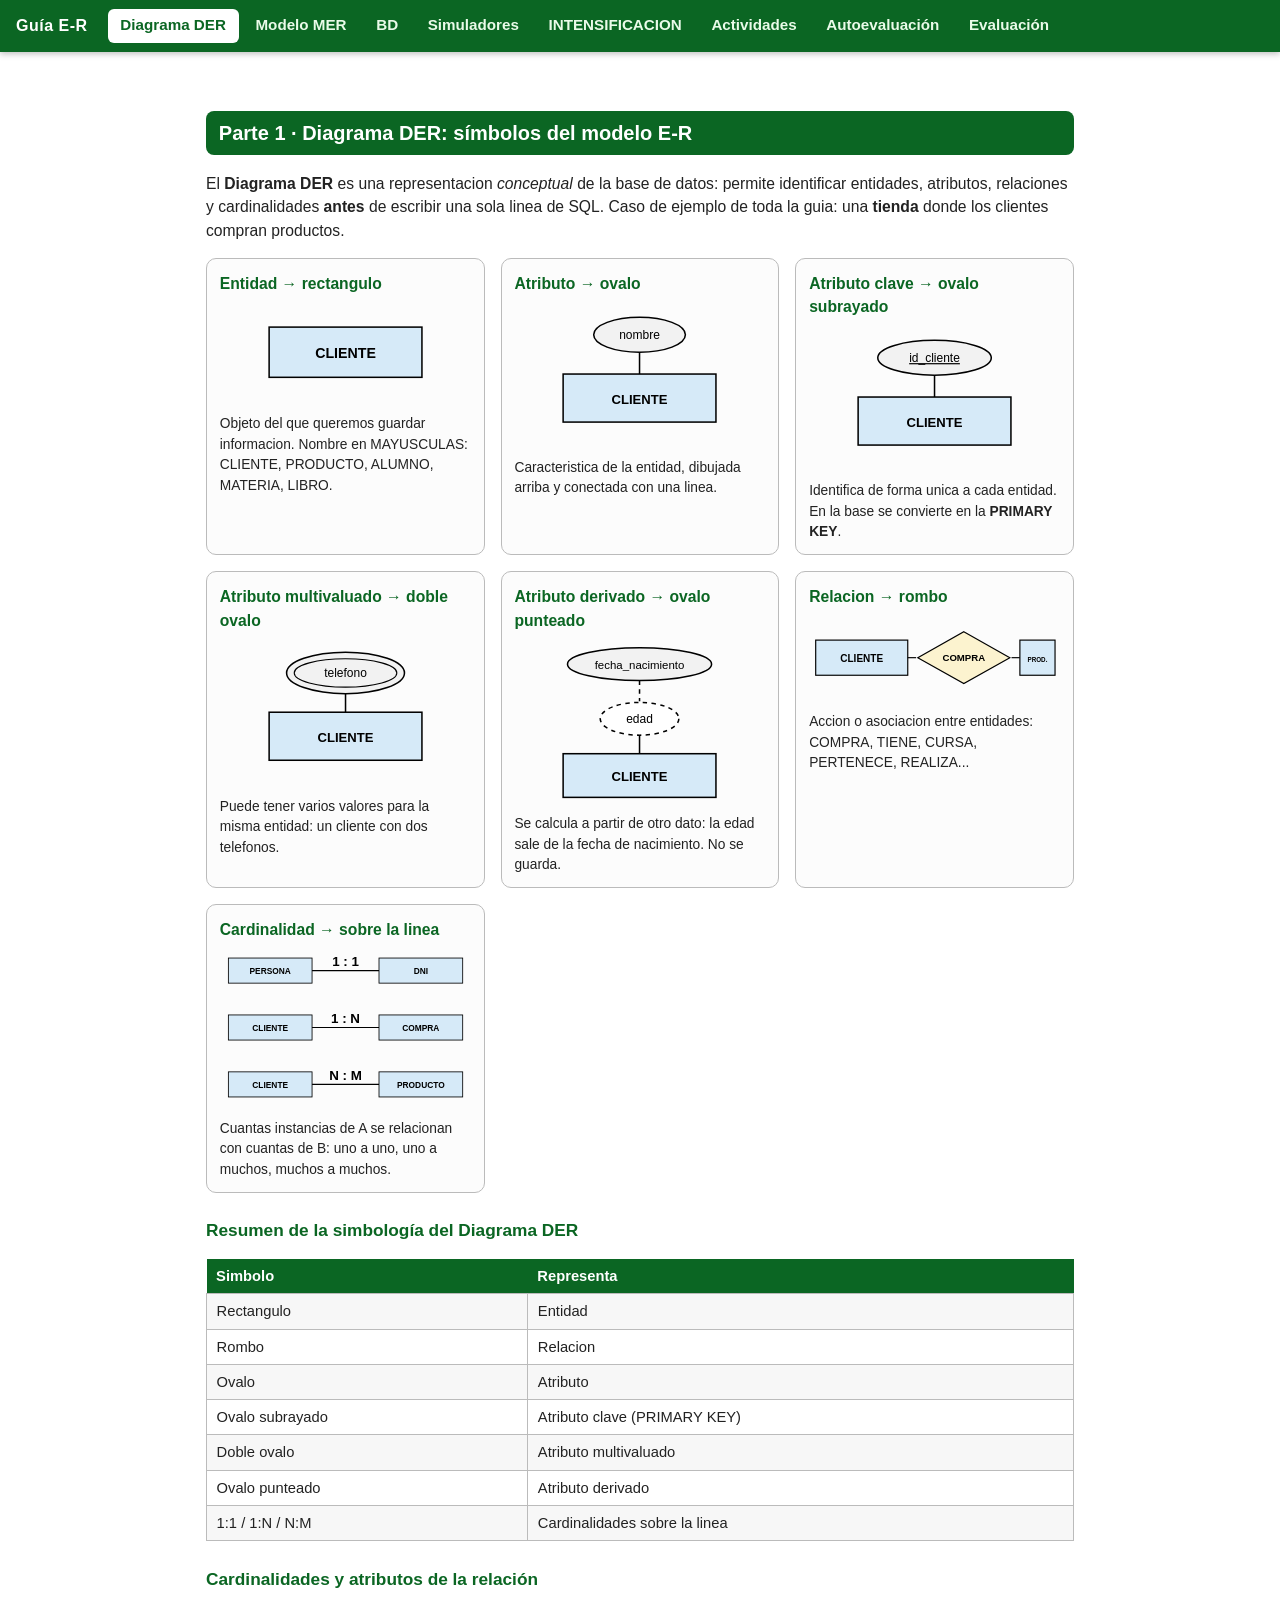
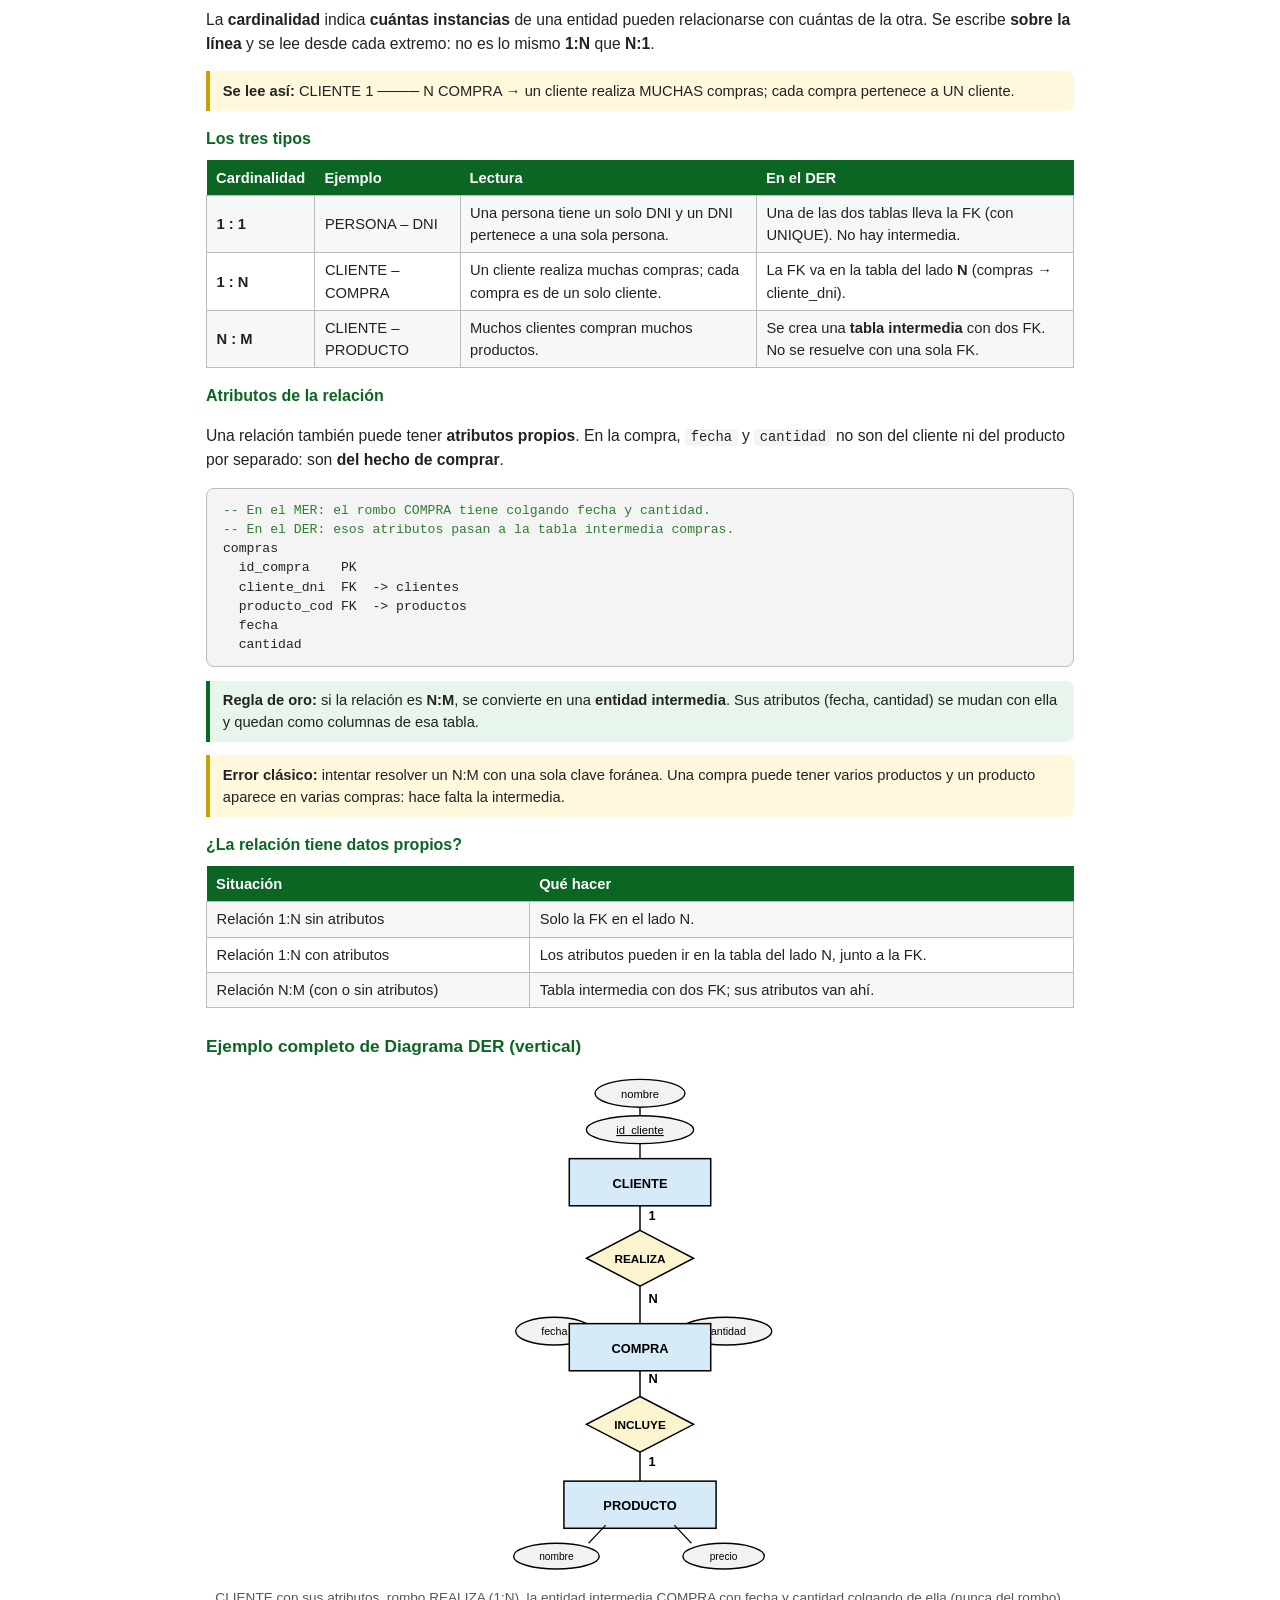
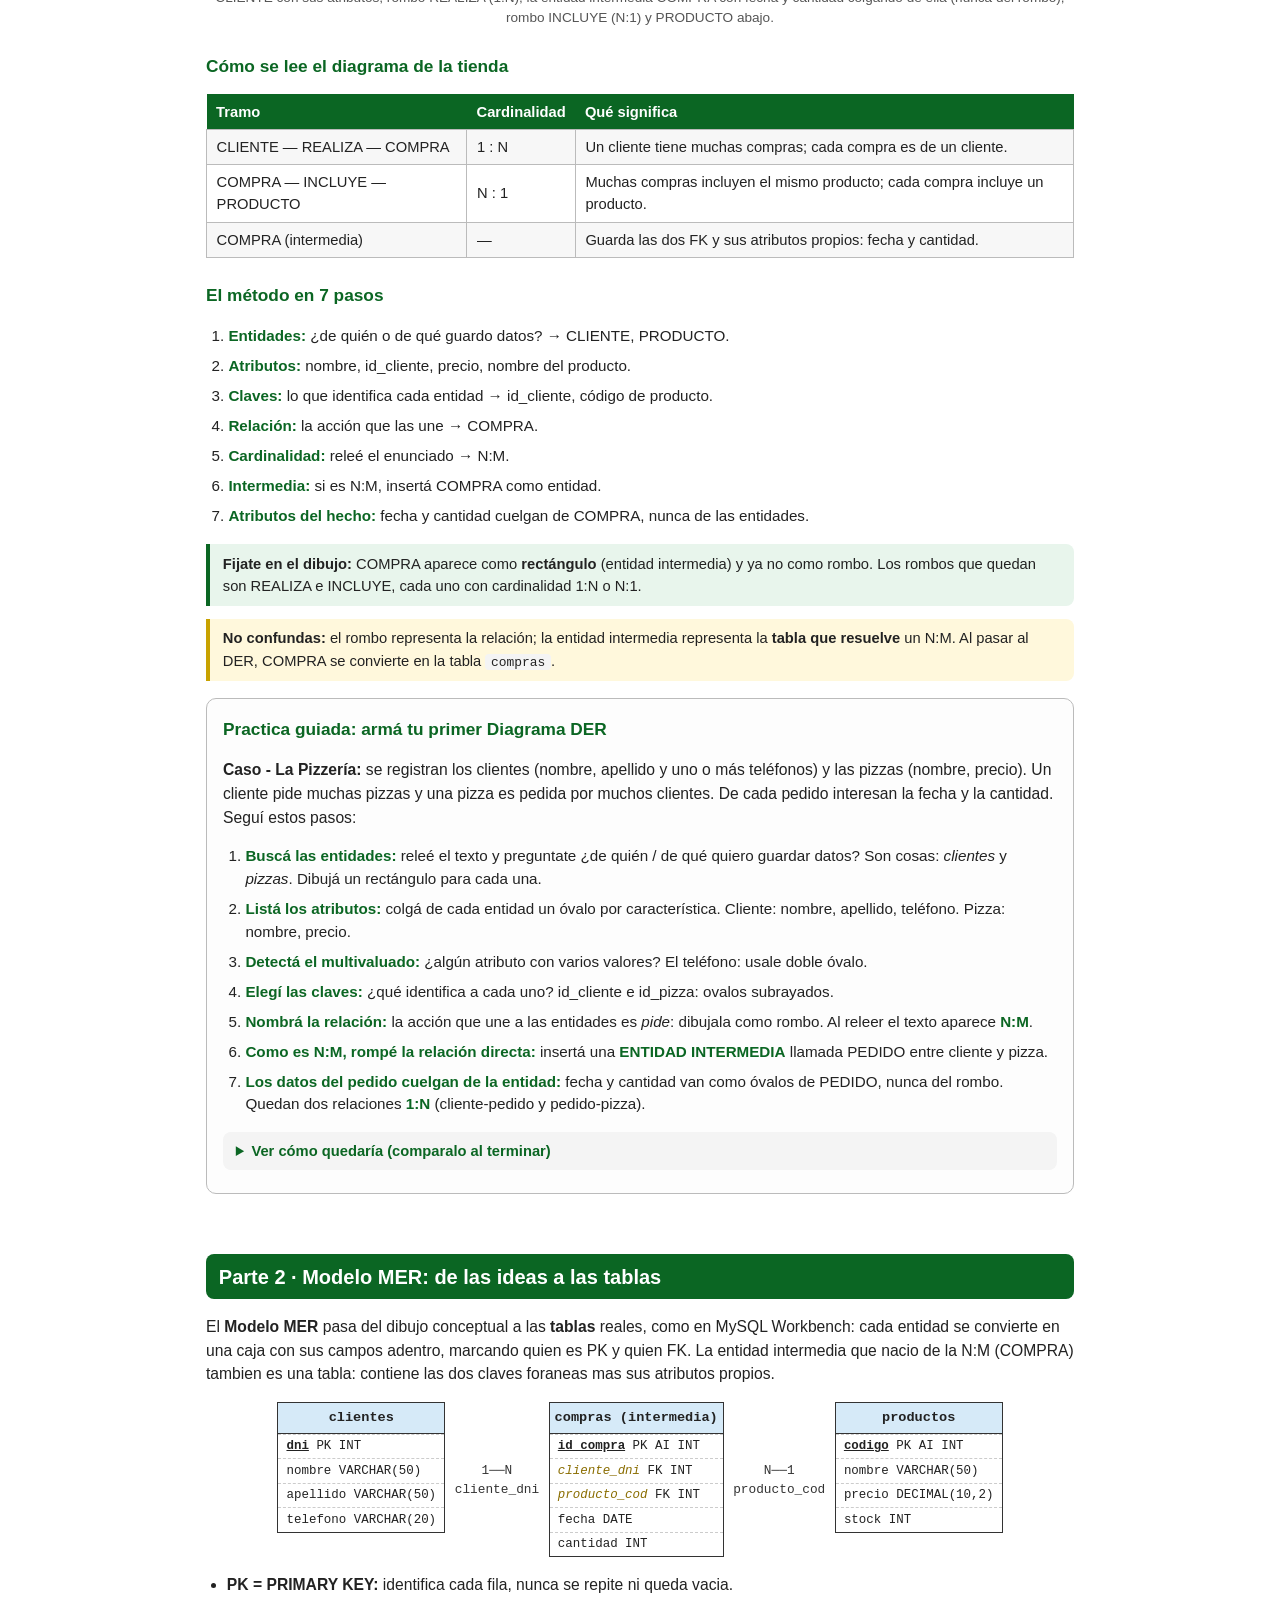
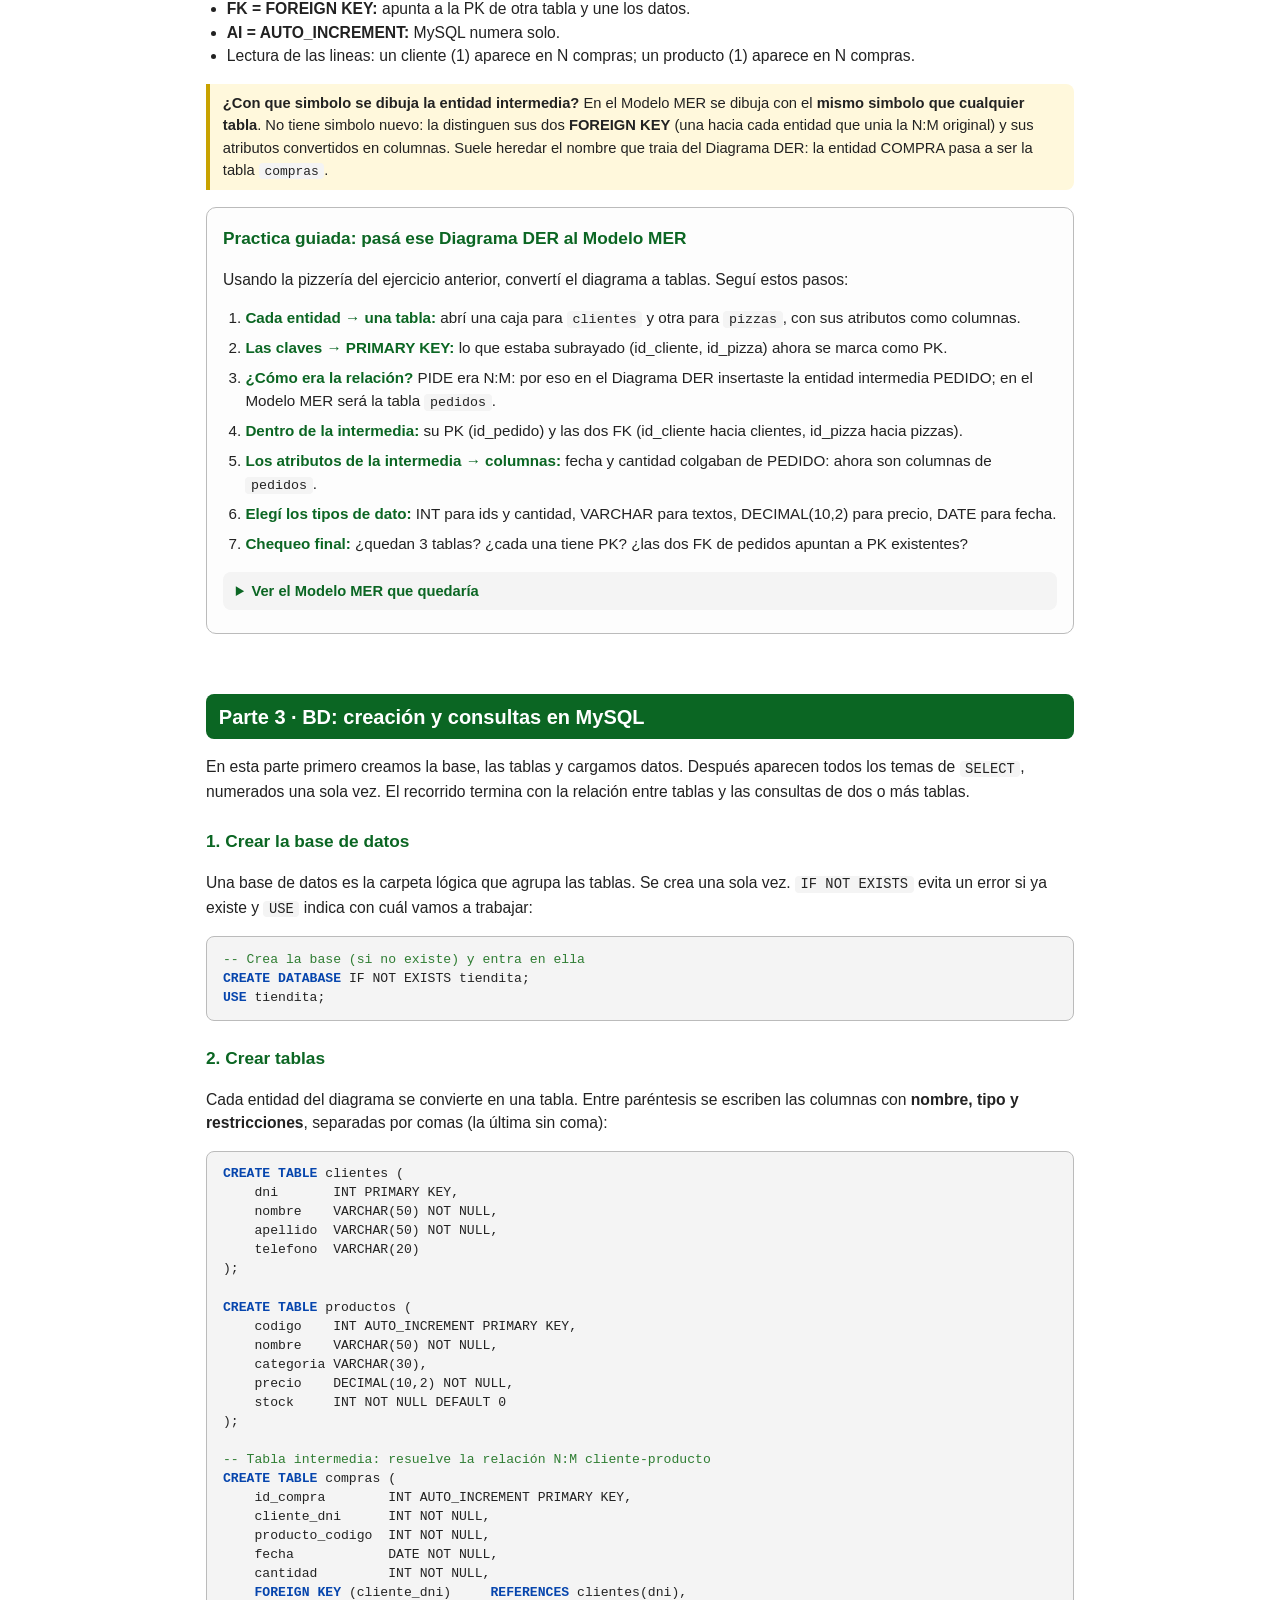
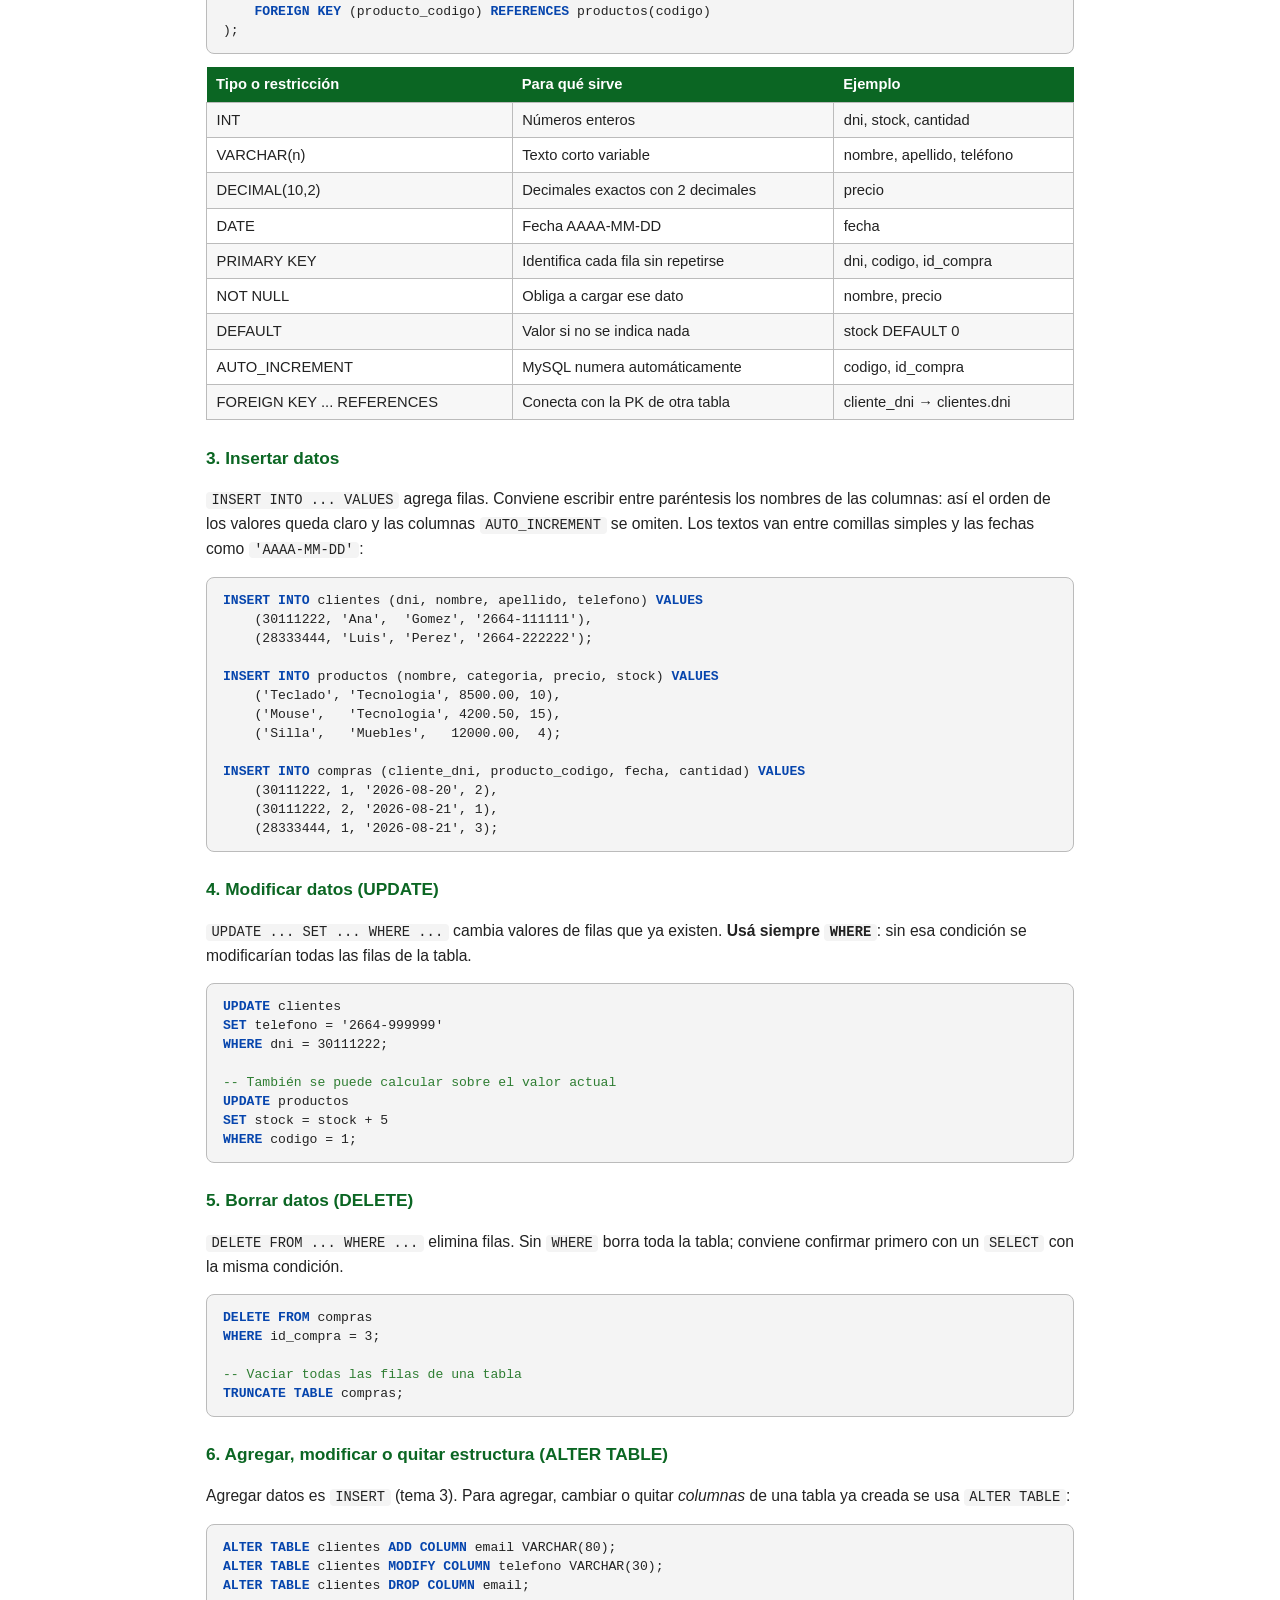
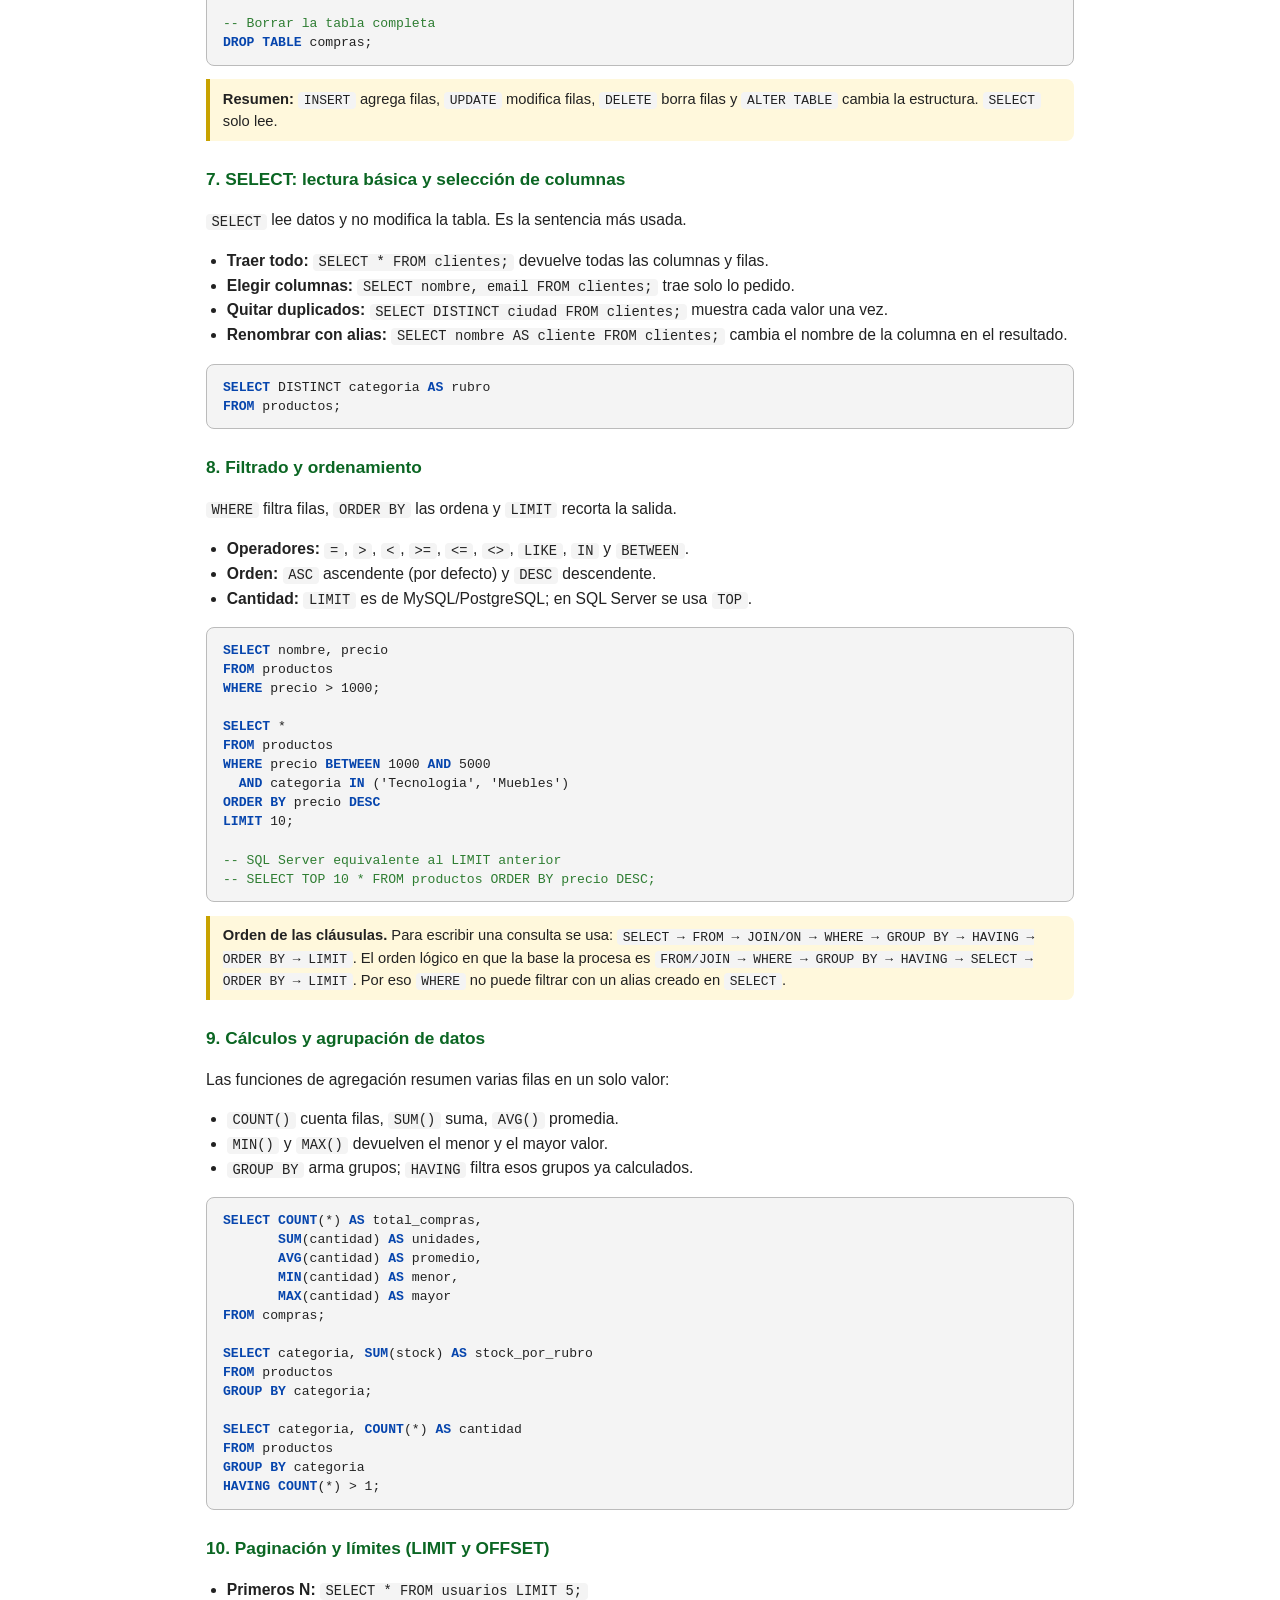
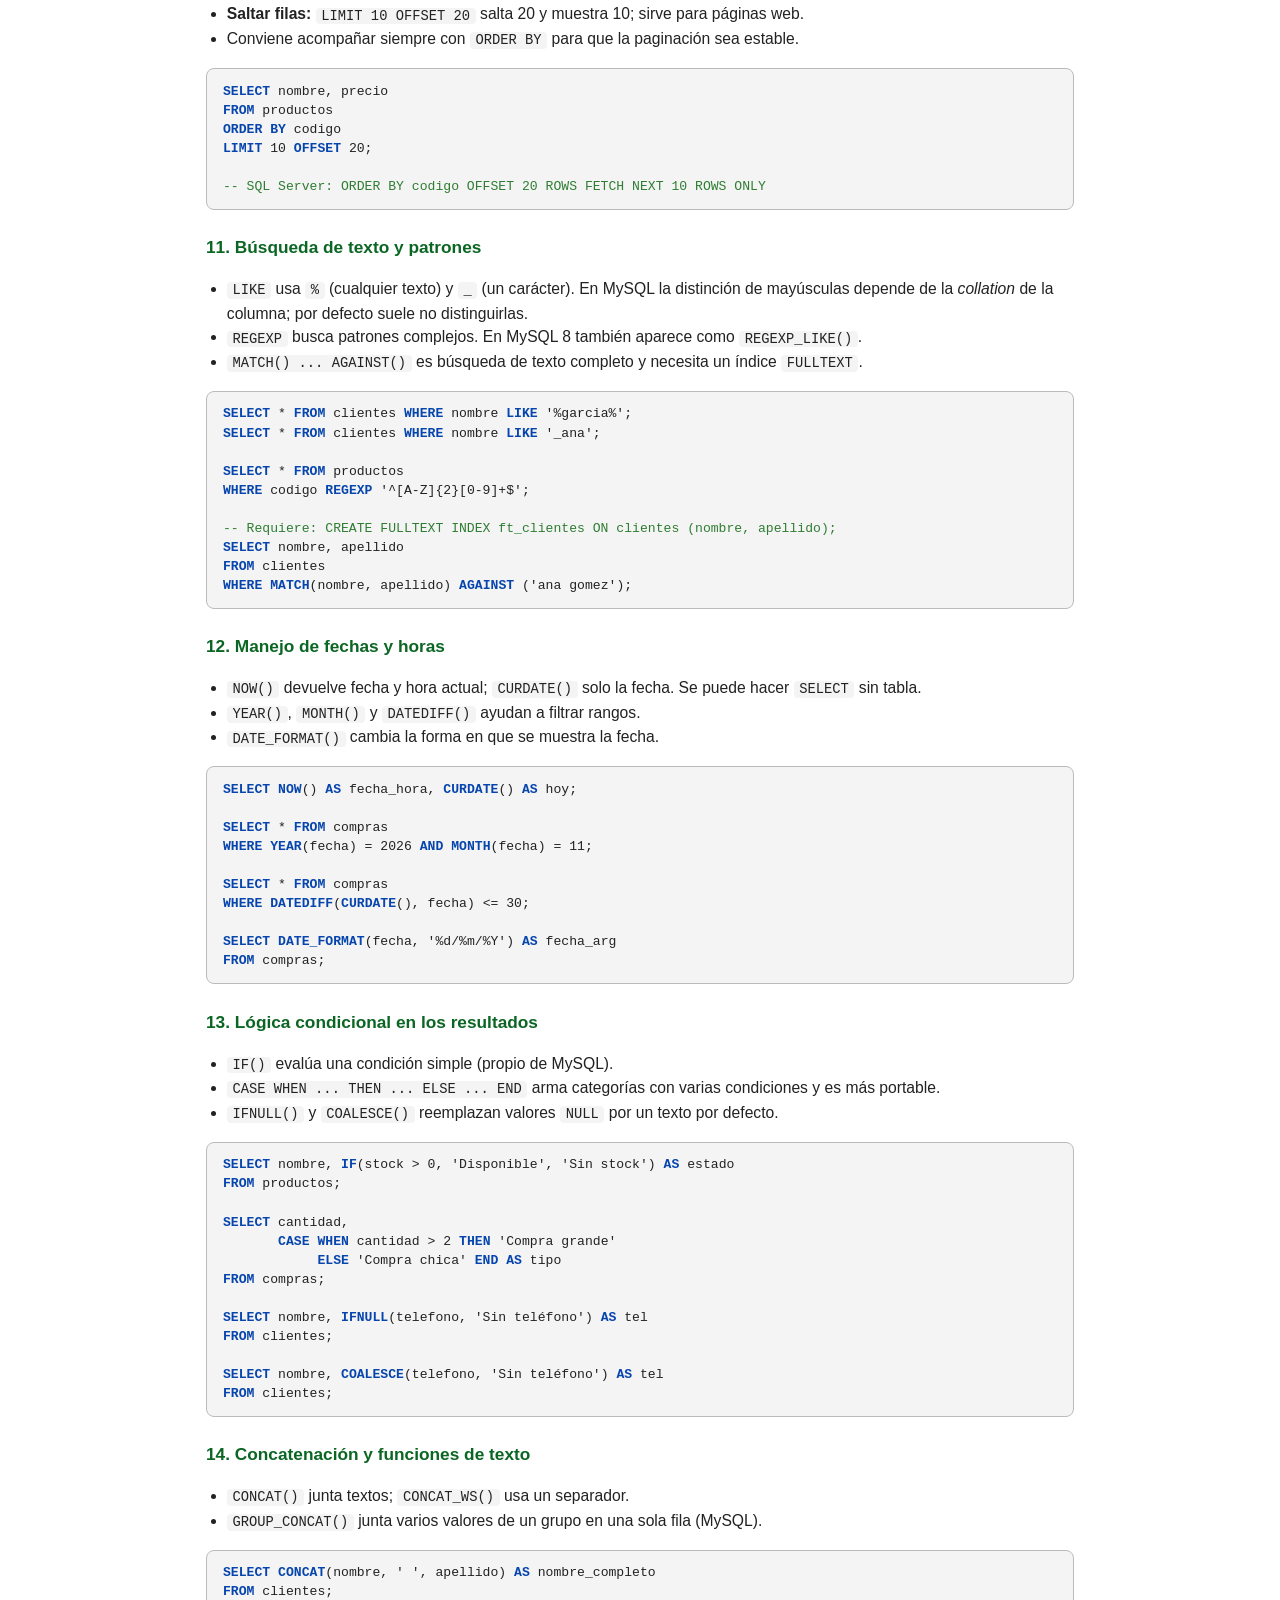
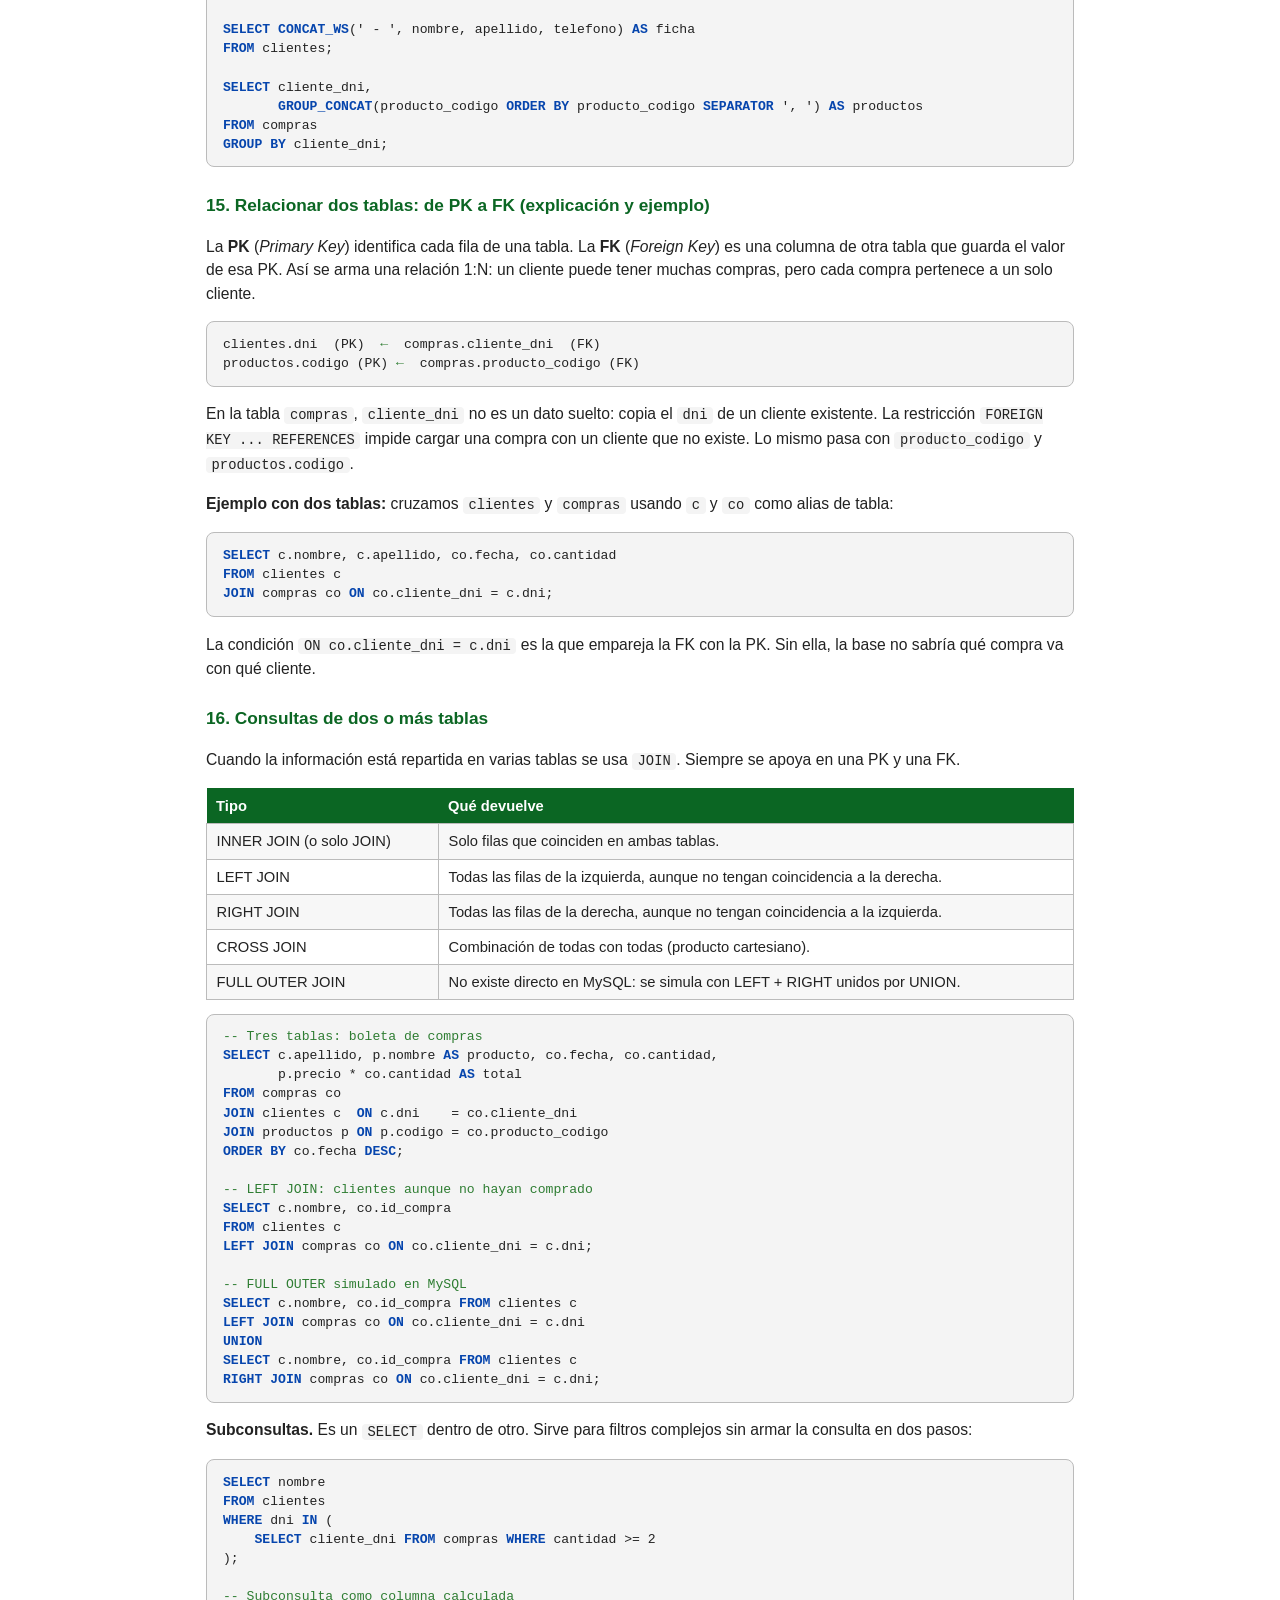
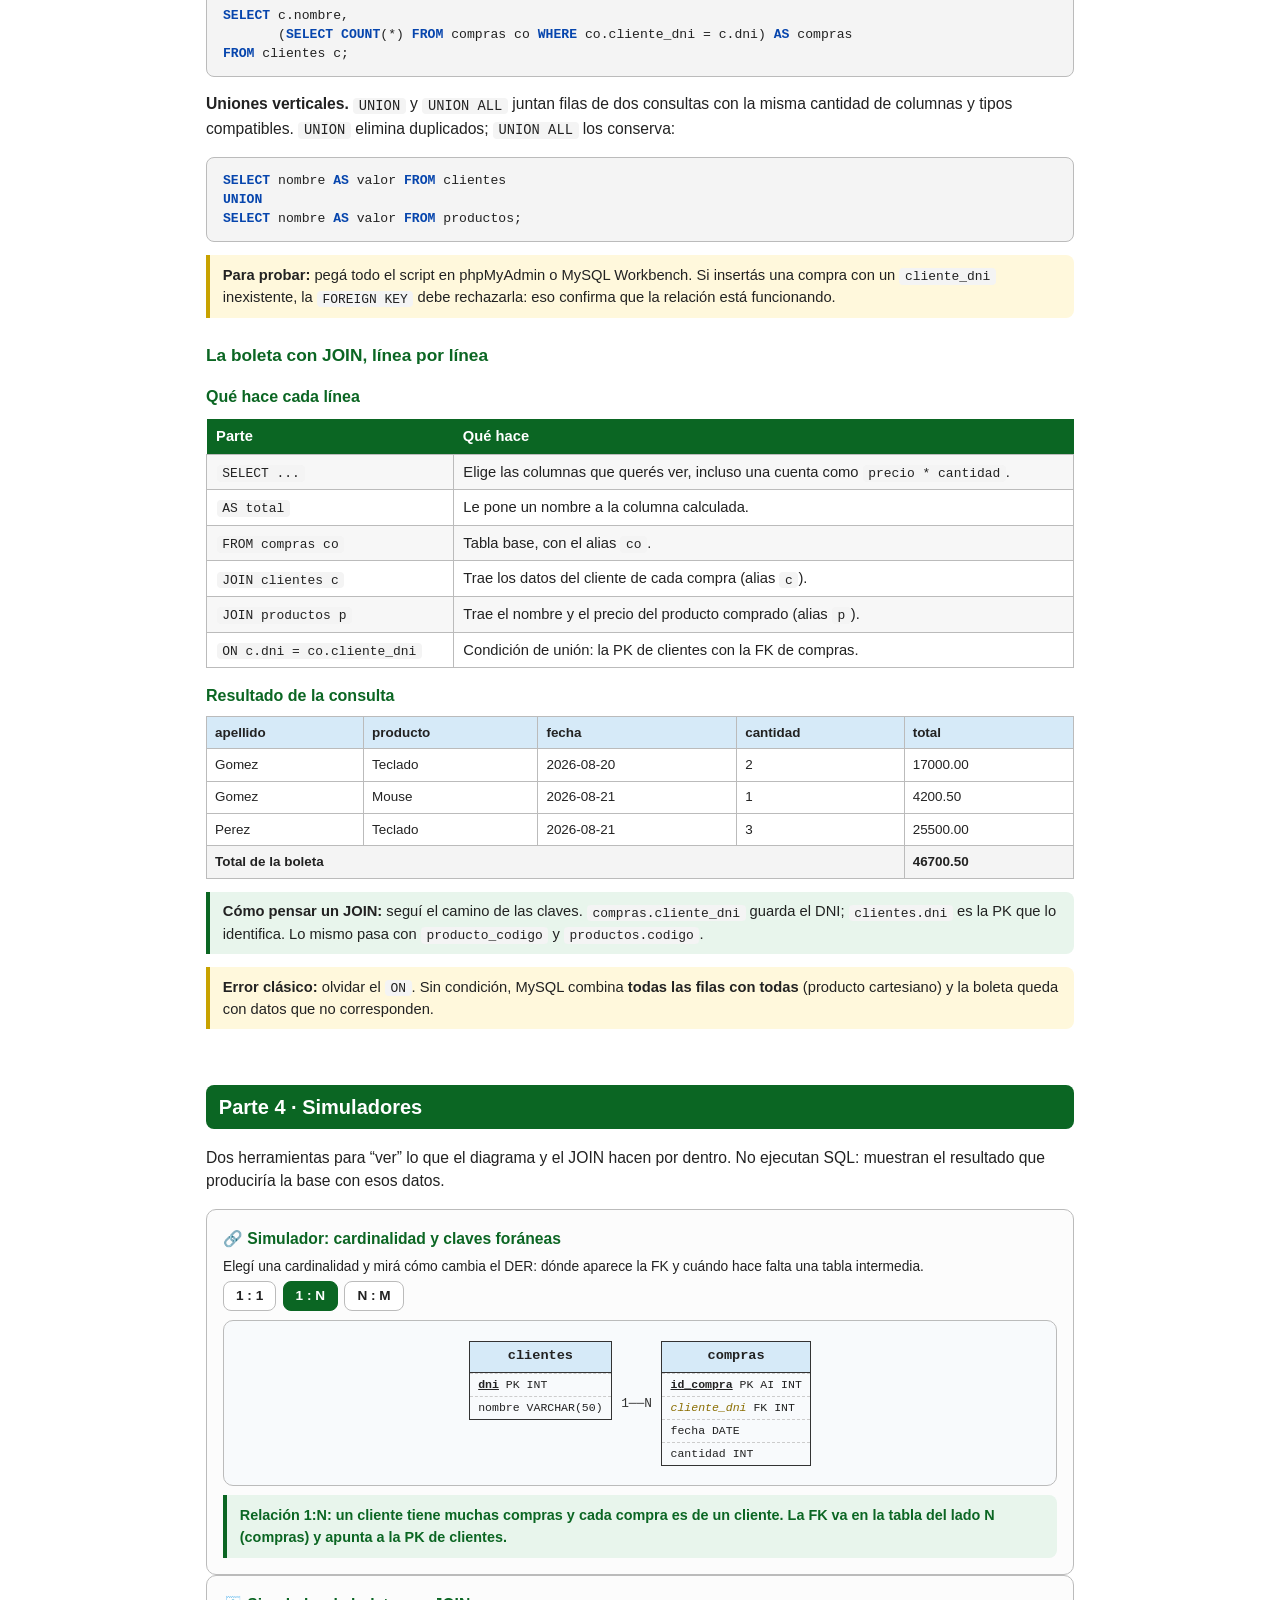
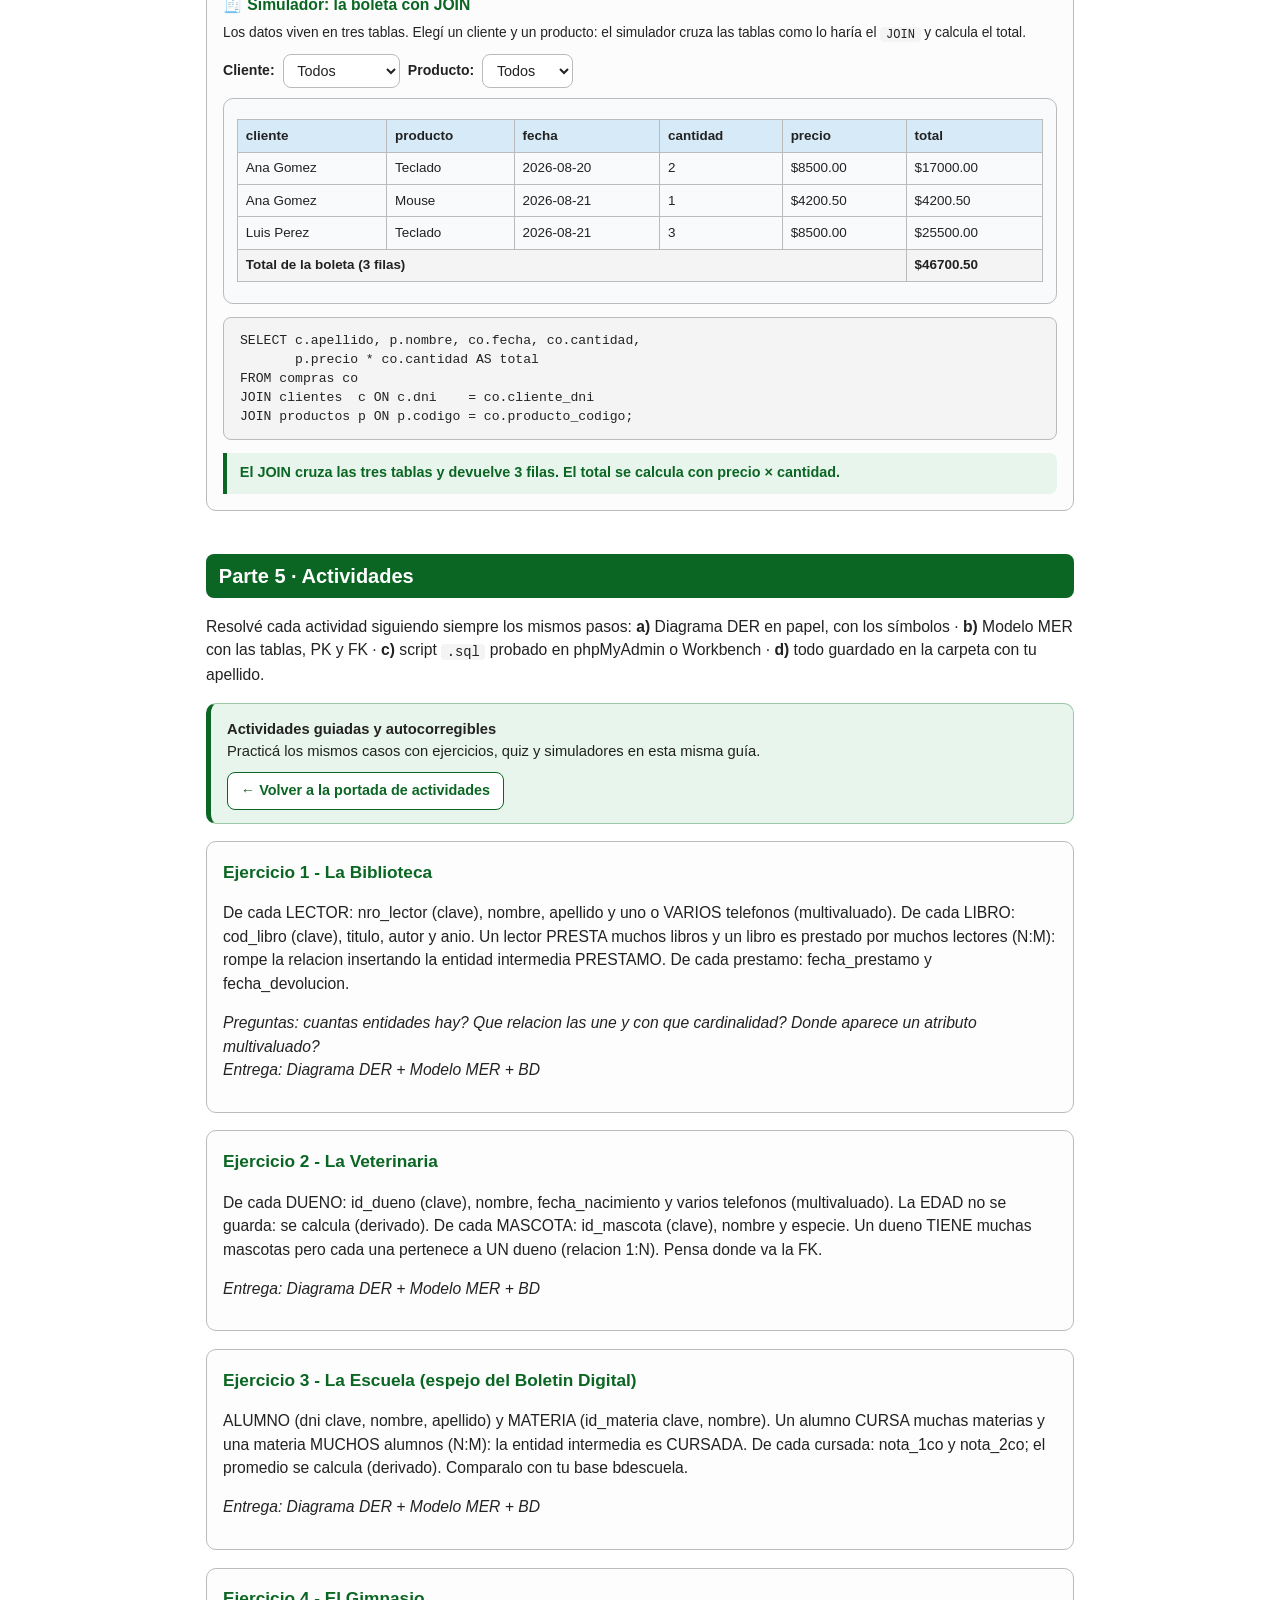
==== commit 6672508a: "Renombrar enlaces a Teoria, quitar pistas de actividades y restaurar formas editables" ====
--- a/unamasdesistemas/index.html
+++ b/unamasdesistemas/index.html
@@ -3,7 +3,7 @@
 <head>
 <meta charset="utf-8">
 <meta name="viewport" content="width=device-width, initial-scale=1">
-<meta name="description" content="Guía de Unamas de Sistemas: Diagrama DER, Modelo MER y MySQL con ejemplos, simuladores, actividades y soluciones guiadas.">
+<meta name="description" content="Guía de Teoría: Diagrama DER, Modelo MER y MySQL con ejemplos, simuladores, actividades y soluciones guiadas.">
 <title>Guía interactiva: Diagrama DER · Modelo MER · Base de Datos</title>
 <style>
 :root{
@@ -1149,76 +1149,6 @@
     cardinalidad? Donde aparece un atributo multivaluado?<br>
     Entrega: Diagrama DER + Modelo MER + BD</em></p>
   </div>
-  <details class="pista">
-                      <summary>Pista: dos relaciones especiales</summary>
-                      <ol>
-                          <li>LECTOR – LIBRO es <strong>N:M</strong> → tabla intermedia <code >prestamos</code>.</li>
-                          <li>Los teléfonos son <strong>multivaluados</strong> → tabla <code >lectores_telefonos</code>.</li>
-                          <li>Las fechas del préstamo son atributos del rombo: van en <code >prestamos</code>.</li>
-                      </ol>
-                  </details>
-  <details class="pista">
-                      <summary>Ver la solución del anexo (biblioteca.sql)</summary>
-                      <pre class="codigo"><code><span class="kw">CREATE DATABASE</span> IF NOT EXISTS biblioteca;
-  <span class="kw">USE</span> biblioteca;
-  
-  <span class="kw">CREATE TABLE</span> lectores (
-      id_lector INT <span class="kw">AUTO_INCREMENT PRIMARY KEY</span>,
-      nombre VARCHAR(50) <span class="kw">NOT NULL</span>,
-      apellido VARCHAR(50) <span class="kw">NOT NULL</span>
-  );
-  
-  <span class="cm">-- ATRIBUTO MULTIVALUADO -> tabla propia</span>
-  <span class="kw">CREATE TABLE</span> lectores_telefonos (
-      id_telefono INT <span class="kw">AUTO_INCREMENT PRIMARY KEY</span>,
-      id_lector INT <span class="kw">NOT NULL</span>,
-      telefono VARCHAR(20) <span class="kw">NOT NULL</span>,
-      <span class="kw">FOREIGN KEY</span> (id_lector)
-          <span class="kw">REFERENCES</span> lectores(id_lector)
-  );
-  
-  <span class="kw">CREATE TABLE</span> libros (
-      id_libro INT <span class="kw">AUTO_INCREMENT PRIMARY KEY</span>,
-      titulo VARCHAR(60) <span class="kw">NOT NULL</span>,
-      autor VARCHAR(50) <span class="kw">NOT NULL</span>,
-      anio INT
-  );
-  
-  <span class="cm">-- RELACIÓN N:M PRESTA -> tabla intermedia</span>
-  <span class="kw">CREATE TABLE</span> prestamos (
-      id_prestamo INT <span class="kw">AUTO_INCREMENT PRIMARY KEY</span>,
-      id_lector INT <span class="kw">NOT NULL</span>,
-      id_libro INT <span class="kw">NOT NULL</span>,
-      fecha_prestamo DATE <span class="kw">NOT NULL</span>,
-      fecha_devolucion DATE,
-      <span class="kw">FOREIGN KEY</span> (id_lector)
-          <span class="kw">REFERENCES</span> lectores(id_lector),
-      <span class="kw">FOREIGN KEY</span> (id_libro)
-          <span class="kw">REFERENCES</span> libros(id_libro)
-  );
-  
-  <span class="kw">INSERT INTO</span> lectores (nombre, apellido) <span class="kw">VALUES</span>
-      (<span class="str">'Ana'</span>, <span class="str">'Gomez'</span>), (<span class="str">'Luis'</span>, <span class="str">'Perez'</span>);
-  
-  <span class="kw">INSERT INTO</span> lectores_telefonos (id_lector, telefono) <span class="kw">VALUES</span>
-      (1, <span class="str">'11-1234-5678'</span>),
-      (1, <span class="str">'11-4567-8901'</span>);
-  
-  <span class="kw">INSERT INTO</span> libros (titulo, autor, anio) <span class="kw">VALUES</span>
-      (<span class="str">'El principito'</span>, <span class="str">'Saint-Exupery'</span>, 1943),
-      (<span class="str">'Rayuela'</span>, <span class="str">'Cortazar'</span>, 1963);
-  
-  <span class="kw">INSERT INTO</span> prestamos (id_lector, id_libro,
-                         fecha_prestamo, fecha_devolucion)
-  <span class="kw">VALUES</span> (1, 1, <span class="str">'2026-08-01'</span>, <span class="str">'2026-08-15'</span>),
-         (2, 2, <span class="str">'2026-08-10'</span>, <span class="kw">NULL</span>);
-  
-  <span class="kw">SELECT</span> l.apellido, b.titulo,
-         p.fecha_prestamo, p.fecha_devolucion
-  <span class="kw">FROM</span> prestamos p
-  <span class="kw">JOIN</span> lectores l <span class="kw">ON</span> l.id_lector = p.id_lector
-  <span class="kw">JOIN</span> libros   b <span class="kw">ON</span> b.id_libro  = p.id_libro;</code></pre>
-                  </details>
 
   <div class="ejercicio">
     <h2>Ejercicio 2 - La Veterinaria</h2>
@@ -1239,63 +1169,6 @@
     tu base     bdescuela.</p>
     <p><em>Entrega: Diagrama DER + Modelo MER + BD</em></p>
   </div>
-  <details class="pista">
-                      <summary>Pista: relación N:M con notas</summary>
-                      <ol>
-                          <li>CURSA es N:M → tabla intermedia <code >cursadas</code>.</li>
-                          <li><code >nota_1co</code> y <code >nota_2co</code> son atributos del rombo: columnas de <code >cursadas</code>.</li>
-                          <li>El promedio es derivado: <code >(nota_1co + nota_2co) / 2 AS promedio</code>.</li>
-                      </ol>
-                  </details>
-  <details class="pista">
-                      <summary>Ver la solución del anexo (escuela_der.sql)</summary>
-                      <pre class="codigo"><code><span class="kw">CREATE DATABASE</span> IF NOT EXISTS escuela_der;
-  <span class="kw">USE</span> escuela_der;
-  
-  <span class="kw">CREATE TABLE</span> alumnos (
-      dni INT <span class="kw">PRIMARY KEY</span>,
-      nombre VARCHAR(50) <span class="kw">NOT NULL</span>,
-      apellido VARCHAR(50) <span class="kw">NOT NULL</span>
-  );
-  
-  <span class="kw">CREATE TABLE</span> materias (
-      id_materia INT <span class="kw">AUTO_INCREMENT PRIMARY KEY</span>,
-      nombre VARCHAR(50) <span class="kw">NOT NULL</span>
-  );
-  
-  <span class="cm">-- RELACIÓN N:M CURSA -> tabla intermedia</span>
-  <span class="kw">CREATE TABLE</span> cursadas (
-      id_cursada INT <span class="kw">AUTO_INCREMENT PRIMARY KEY</span>,
-      alumno_dni INT <span class="kw">NOT NULL</span>,
-      materia_id INT <span class="kw">NOT NULL</span>,
-      nota_1co DECIMAL(4,2),
-      nota_2co DECIMAL(4,2),
-      <span class="kw">FOREIGN KEY</span> (alumno_dni)
-          <span class="kw">REFERENCES</span> alumnos(dni),
-      <span class="kw">FOREIGN KEY</span> (materia_id)
-          <span class="kw">REFERENCES</span> materias(id_materia)
-  );
-  
-  <span class="kw">INSERT INTO</span> alumnos <span class="kw">VALUES</span>
-      (30111222, <span class="str">'Ana'</span>,  <span class="str">'Gomez'</span>),
-      (28333444, <span class="str">'Luis'</span>, <span class="str">'Perez'</span>);
-  
-  <span class="kw">INSERT INTO</span> materias (nombre) <span class="kw">VALUES</span>
-      (<span class="str">'Programacion'</span>), (<span class="str">'Base de Datos'</span>);
-  
-  <span class="kw">INSERT INTO</span> cursadas (alumno_dni, materia_id, nota_1co, nota_2co)
-  <span class="kw">VALUES</span> (30111222, 1, 8.00, 9.00),
-         (30111222, 2, 6.00, 7.50),
-         (28333444, 1, 4.00, 6.00);
-  
-  <span class="cm">-- El PROMEDIO es DERIVADO: se calcula en la consulta</span>
-  <span class="kw">SELECT</span> a.apellido, m.nombre,
-         c.nota_1co, c.nota_2co,
-         (c.nota_1co + c.nota_2co) / 2 <span class="kw">AS</span> promedio
-  <span class="kw">FROM</span> cursadas c
-  <span class="kw">JOIN</span> alumnos  a <span class="kw">ON</span> a.dni        = c.alumno_dni
-  <span class="kw">JOIN</span> materias m <span class="kw">ON</span> m.id_materia = c.materia_id;</code></pre>
-                  </details>
 
   <div class="ejercicio">
     <h2>Ejercicio 4 - El Gimnasio</h2>
@@ -1313,84 +1186,6 @@
     guardar&iacute;as la fecha de alta y el turno?<br>
     Entrega: Diagrama DER + Modelo MER + BD</em></p>
   </div>
-  <details class="pista">
-                      <summary>Ver la solución del anexo (gimnasio.sql)</summary>
-                      <pre class="codigo"><code><span class="kw">CREATE DATABASE</span> IF NOT EXISTS gimnasio;
-  <span class="kw">USE</span> gimnasio;
-  
-  <span class="kw">CREATE TABLE</span> socios (
-      nro_socio INT <span class="kw">PRIMARY KEY</span>,
-      nombre VARCHAR(50) <span class="kw">NOT NULL</span>,
-      apellido VARCHAR(50) <span class="kw">NOT NULL</span>
-  );
-  
-  <span class="cm">-- ATRIBUTO MULTIVALUADO -> tabla propia</span>
-  <span class="kw">CREATE TABLE</span> socios_telefonos (
-      id_telefono INT <span class="kw">AUTO_INCREMENT PRIMARY KEY</span>,
-      nro_socio INT <span class="kw">NOT NULL</span>,
-      telefono VARCHAR(20) <span class="kw">NOT NULL</span>,
-      <span class="kw">FOREIGN KEY</span> (nro_socio)
-          <span class="kw">REFERENCES</span> socios(nro_socio)
-  );
-  
-  <span class="kw">CREATE TABLE</span> entrenadores (
-      legajo INT <span class="kw">PRIMARY KEY</span>,
-      nombre VARCHAR(60) <span class="kw">NOT NULL</span>,
-      especialidad VARCHAR(50) <span class="kw">NOT NULL</span>
-  );
-  
-  <span class="cm">-- RELACIÓN 1:N -> FOREIGN KEY en la tabla del lado N</span>
-  <span class="kw">CREATE TABLE</span> actividades (
-      cod_actividad INT <span class="kw">AUTO_INCREMENT PRIMARY KEY</span>,
-      nombre VARCHAR(50) <span class="kw">NOT NULL</span>,
-      horario VARCHAR(40) <span class="kw">NOT NULL</span>,
-      cupo INT <span class="kw">NOT NULL</span>,
-      legajo_entrenador INT <span class="kw">NOT NULL</span>,
-      <span class="kw">FOREIGN KEY</span> (legajo_entrenador)
-          <span class="kw">REFERENCES</span> entrenadores(legajo)
-  );
-  
-  <span class="cm">-- RELACIÓN N:M SOCIO-ACTIVIDAD -> tabla intermedia</span>
-  <span class="kw">CREATE TABLE</span> inscripciones (
-      id_inscripcion INT <span class="kw">AUTO_INCREMENT PRIMARY KEY</span>,
-      nro_socio INT <span class="kw">NOT NULL</span>,
-      cod_actividad INT <span class="kw">NOT NULL</span>,
-      fecha_alta DATE <span class="kw">NOT NULL</span>,
-      turno VARCHAR(20) <span class="kw">NOT NULL</span>,
-      <span class="kw">FOREIGN KEY</span> (nro_socio)
-          <span class="kw">REFERENCES</span> socios(nro_socio),
-      <span class="kw">FOREIGN KEY</span> (cod_actividad)
-          <span class="kw">REFERENCES</span> actividades(cod_actividad)
-  );
-  
-  <span class="kw">INSERT INTO</span> socios <span class="kw">VALUES</span>
-      (1, <span class="str">'Ana'</span>,  <span class="str">'Gomez'</span>),
-      (2, <span class="str">'Luis'</span>, <span class="str">'Perez'</span>);
-  
-  <span class="kw">INSERT INTO</span> socios_telefonos (nro_socio, telefono) <span class="kw">VALUES</span>
-      (1, <span class="str">'2664-111111'</span>),
-      (1, <span class="str">'2664-222222'</span>);
-  
-  <span class="kw">INSERT INTO</span> entrenadores <span class="kw">VALUES</span>
-      (101, <span class="str">'Carla Diaz'</span>,  <span class="str">'Musculacion'</span>),
-      (102, <span class="str">'Marcos Ruiz'</span>, <span class="str">'Yoga'</span>);
-  
-  <span class="kw">INSERT INTO</span> actividades (nombre, horario, cupo, legajo_entrenador)
-  <span class="kw">VALUES</span> (<span class="str">'Musculacion'</span>, <span class="str">'Lun y Mie 18:00'</span>, 20, 101),
-         (<span class="str">'Yoga'</span>,        <span class="str">'Mar y Jue 19:00'</span>, 15, 102);
-  
-  <span class="kw">INSERT INTO</span> inscripciones (nro_socio, cod_actividad, fecha_alta, turno)
-  <span class="kw">VALUES</span> (1, 1, <span class="str">'2026-08-01'</span>, <span class="str">'Mañana'</span>),
-         (1, 2, <span class="str">'2026-08-03'</span>, <span class="str">'Tarde'</span>),
-         (2, 1, <span class="str">'2026-08-05'</span>, <span class="str">'Tarde'</span>);
-  
-  <span class="kw">SELECT</span> s.apellido, a.nombre <span class="kw">AS</span> actividad,
-         e.nombre <span class="kw">AS</span> entrenador, i.fecha_alta, i.turno
-  <span class="kw">FROM</span> inscripciones i
-  <span class="kw">JOIN</span> socios       s <span class="kw">ON</span> s.nro_socio     = i.nro_socio
-  <span class="kw">JOIN</span> actividades  a <span class="kw">ON</span> a.cod_actividad = i.cod_actividad
-  <span class="kw">JOIN</span> entrenadores e <span class="kw">ON</span> e.legajo        = a.legajo_entrenador;</code></pre>
-                  </details>
 </section>
 
 
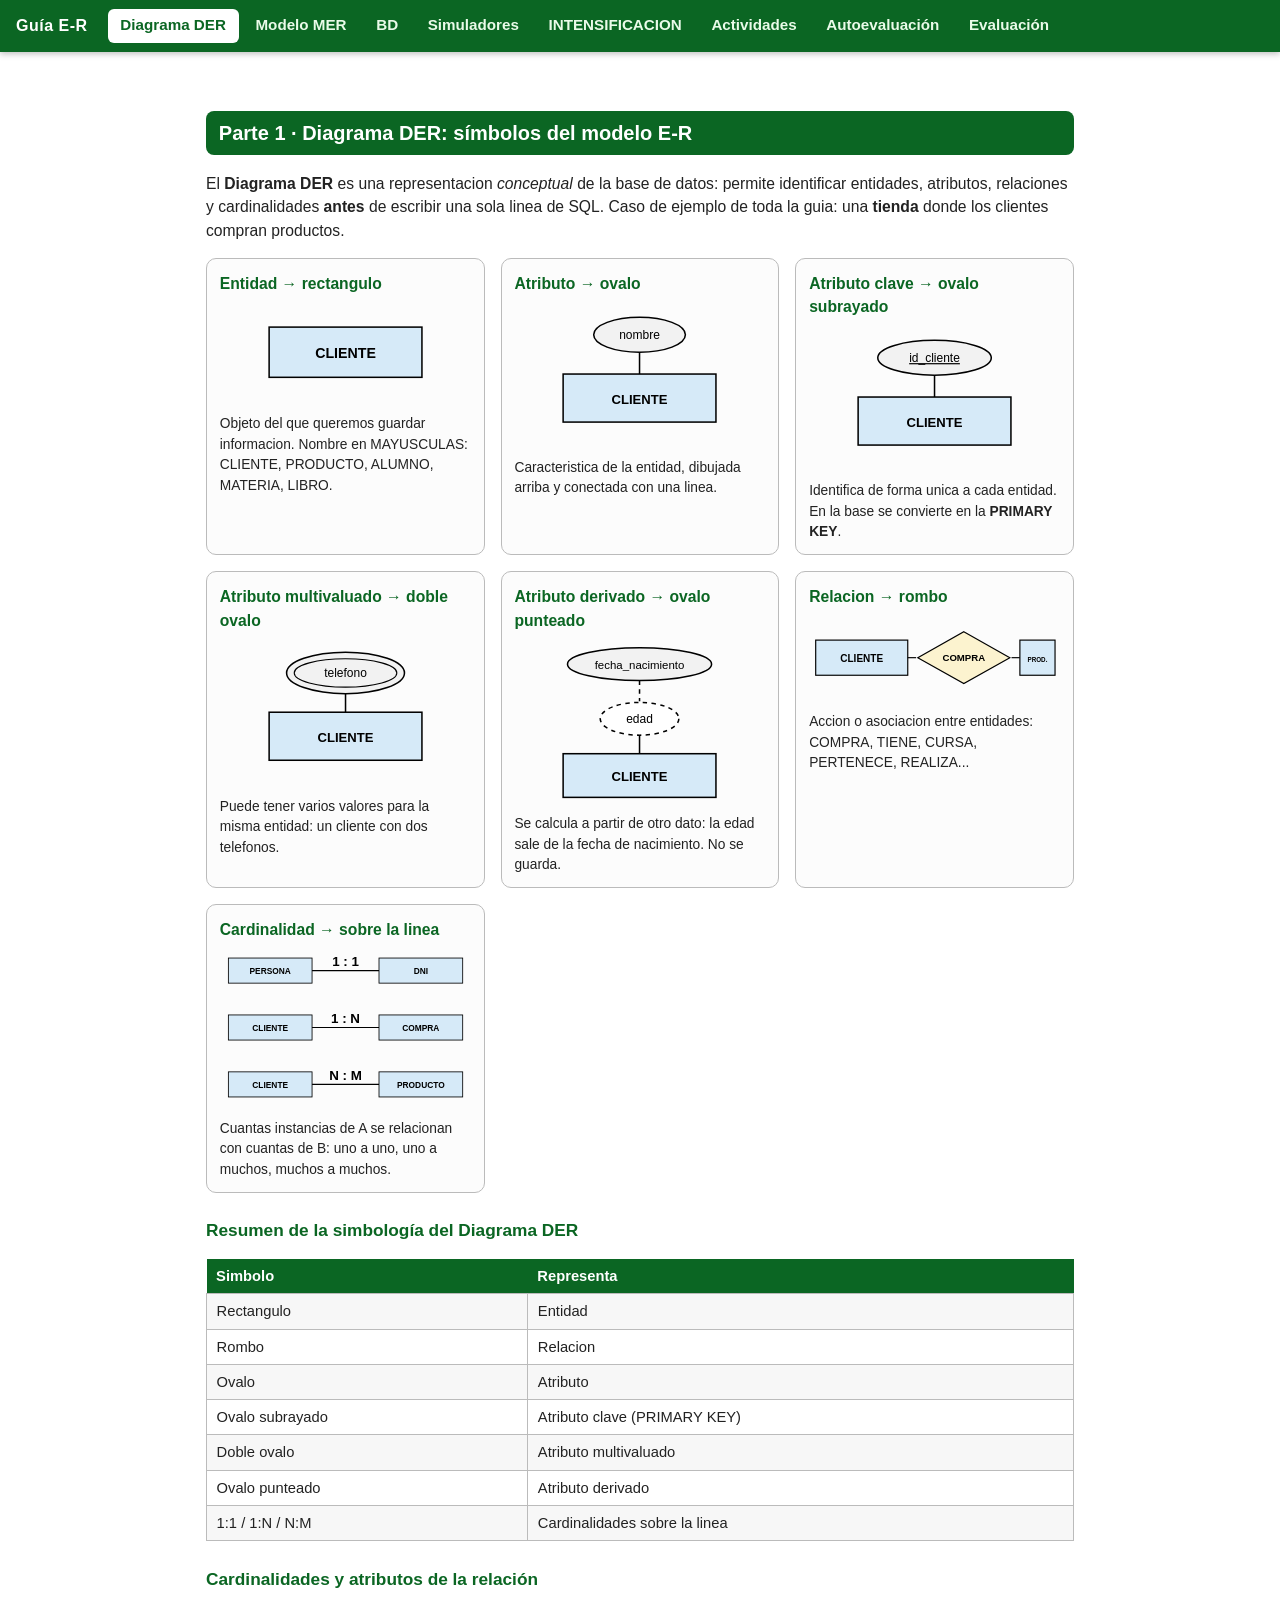
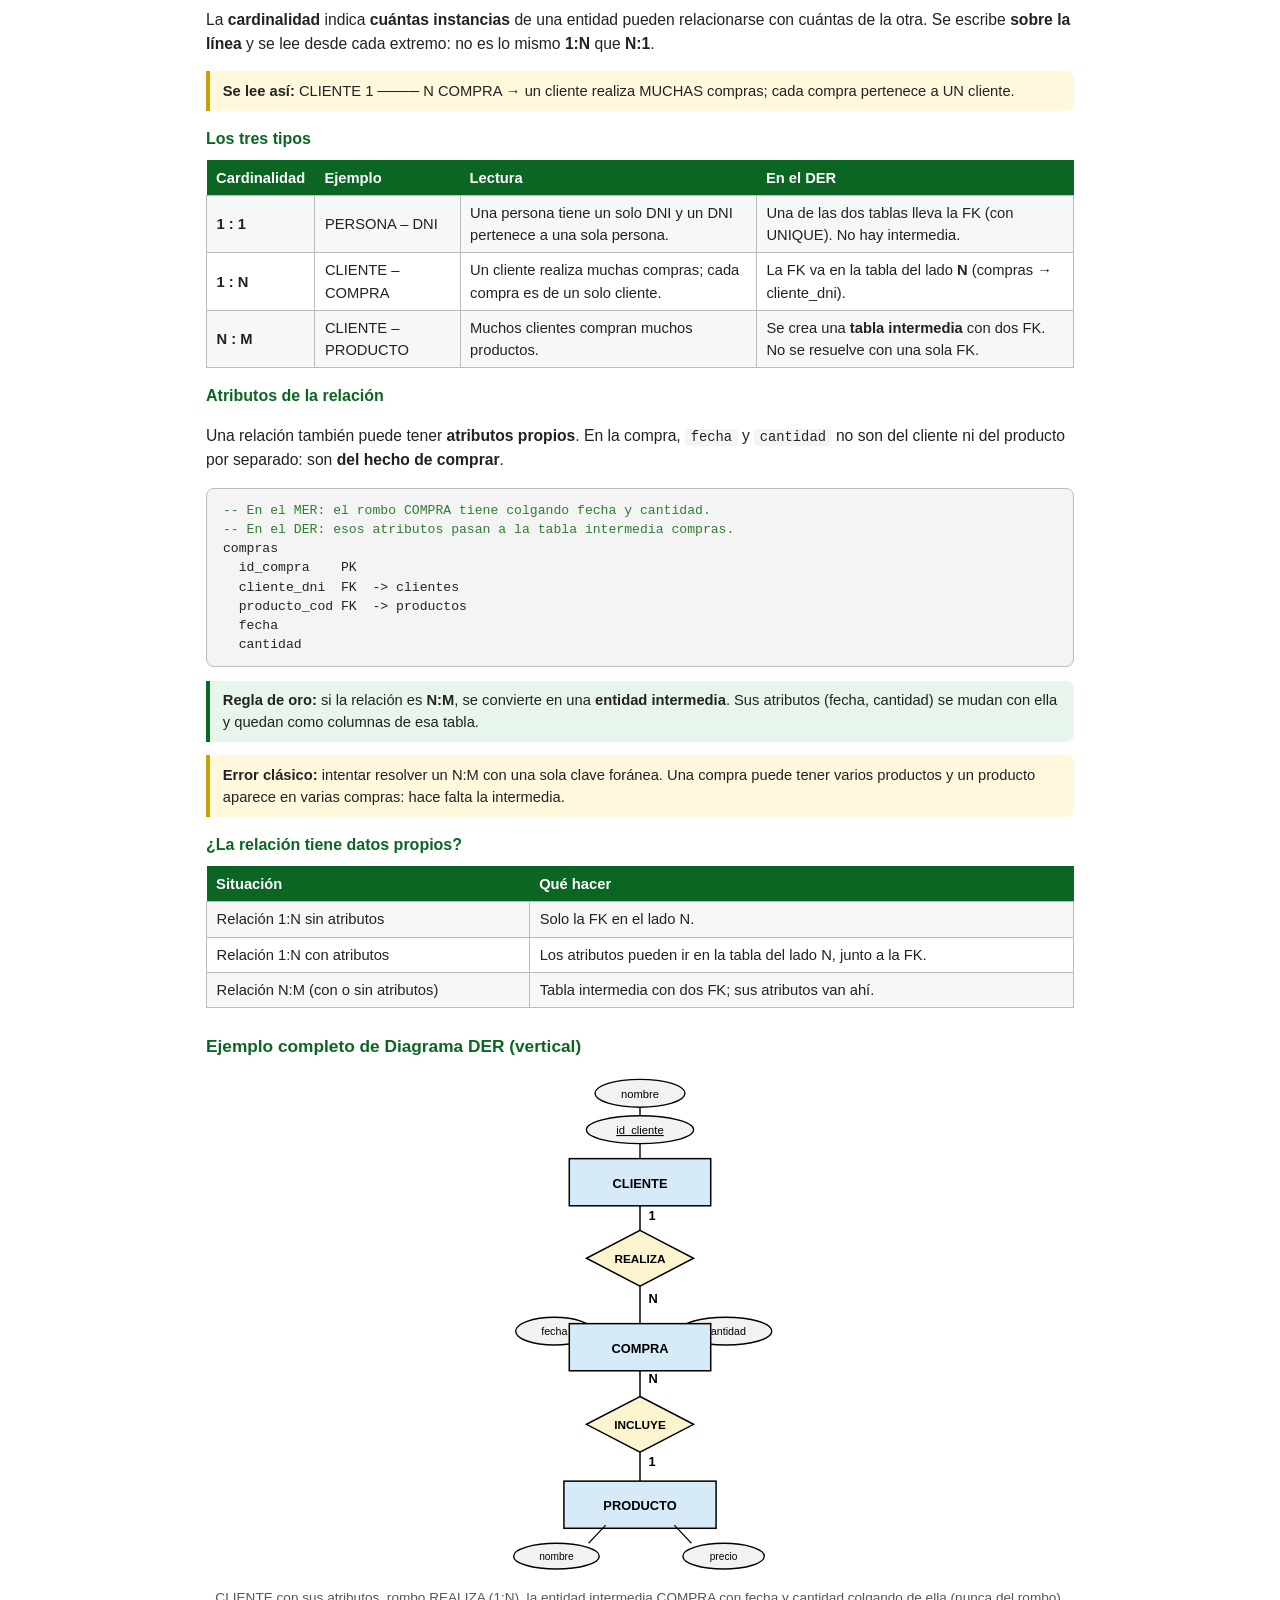
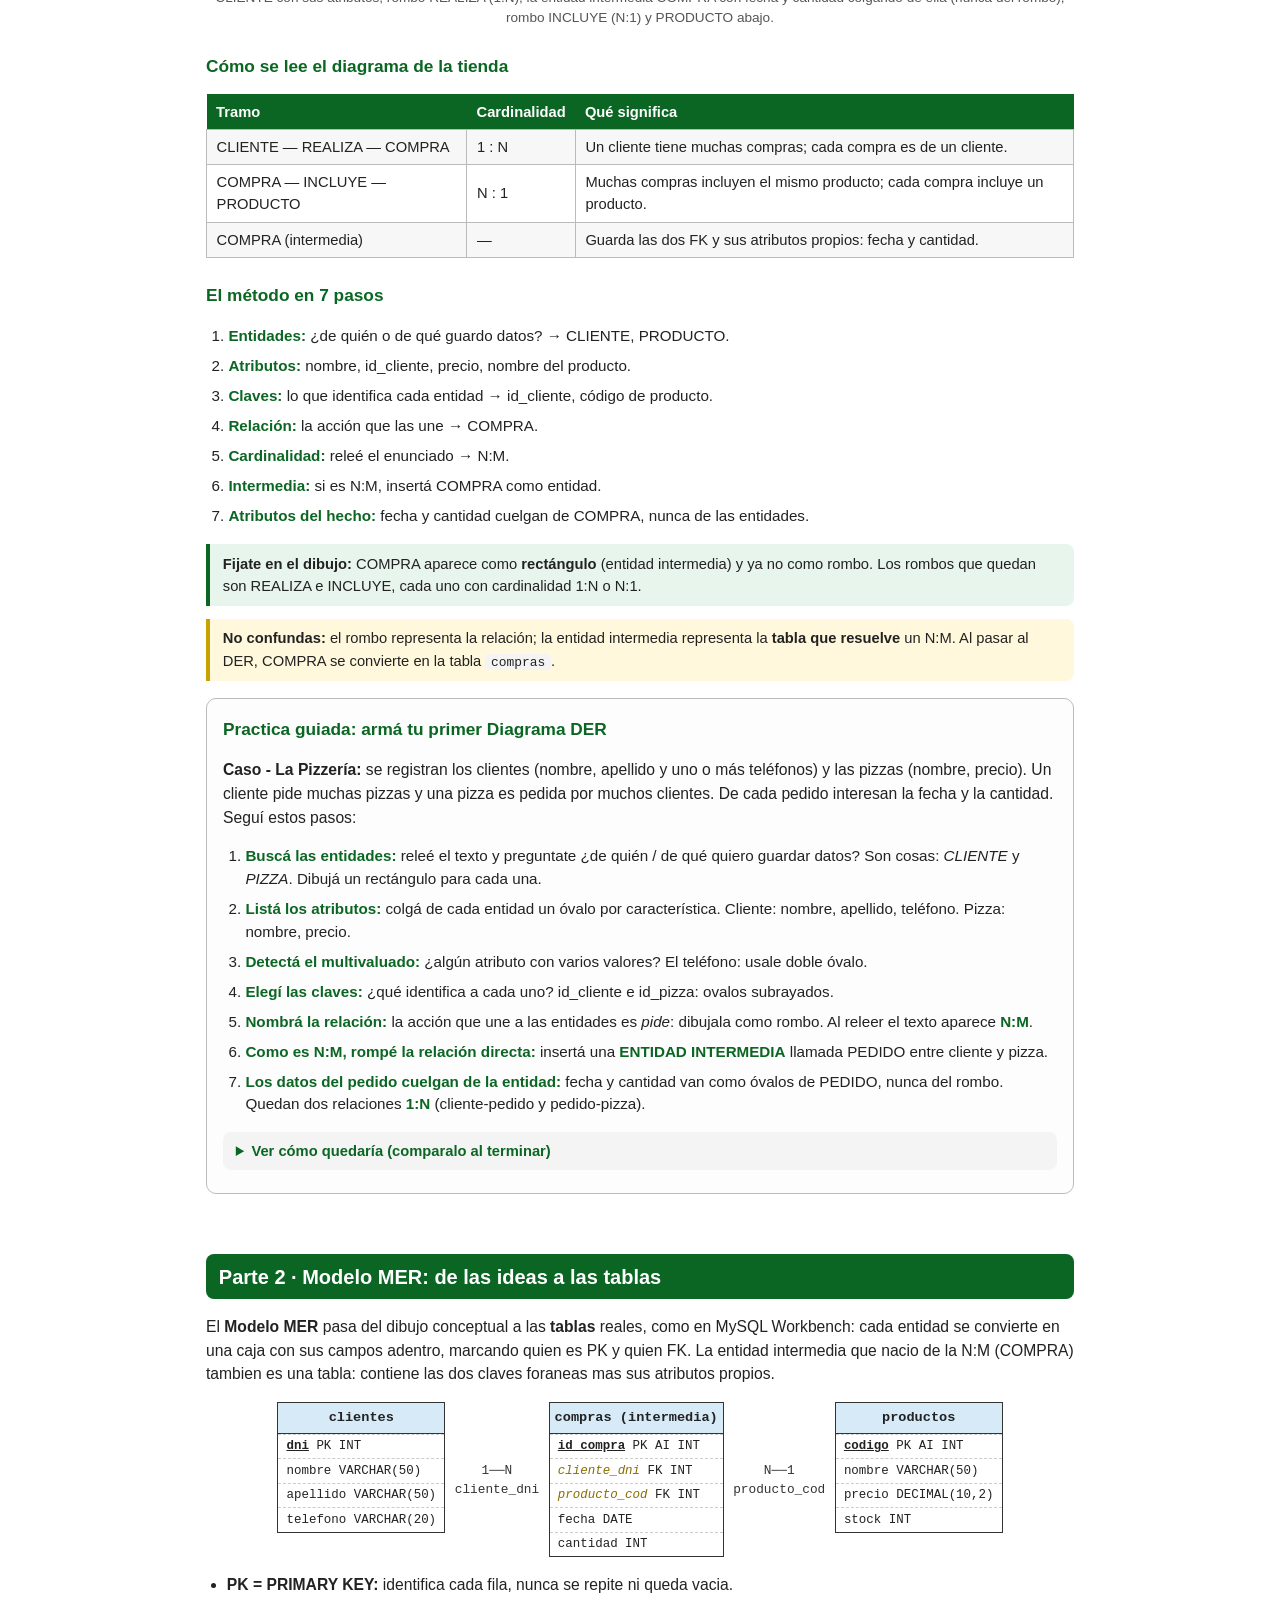
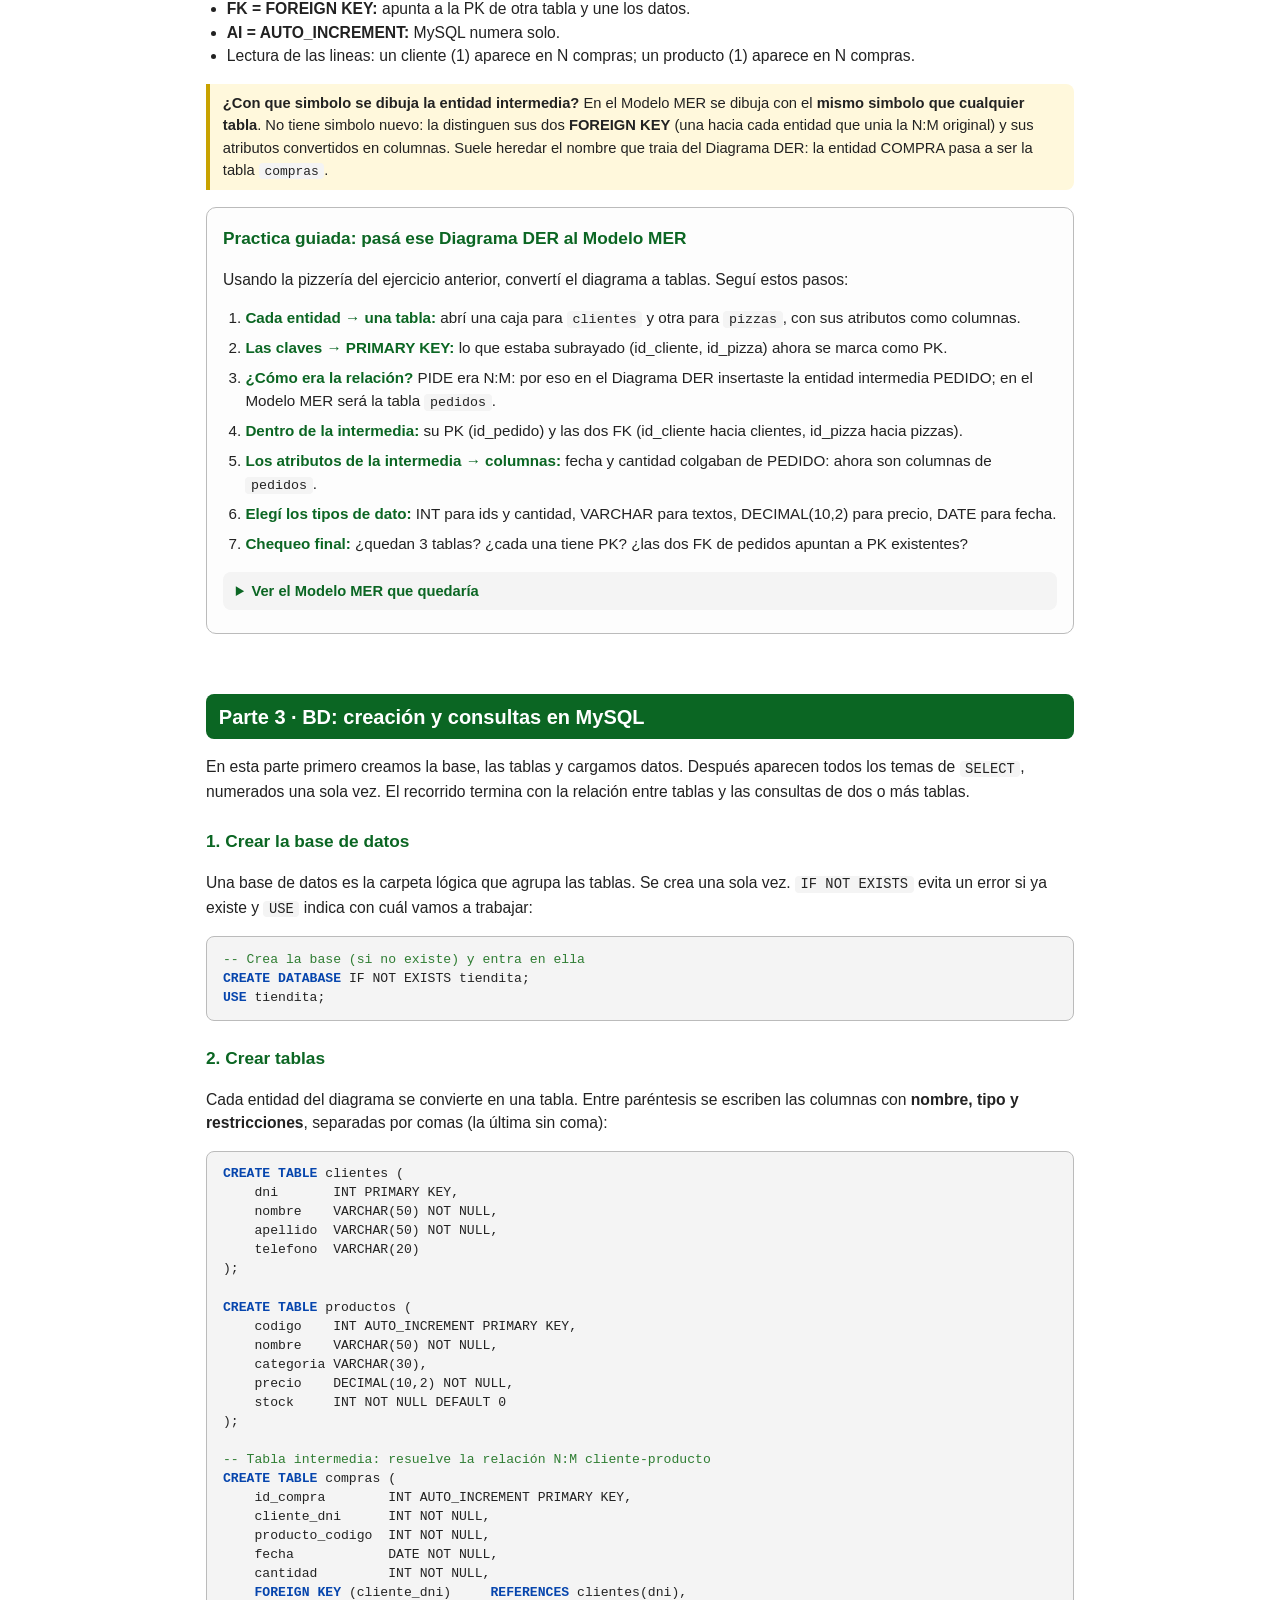
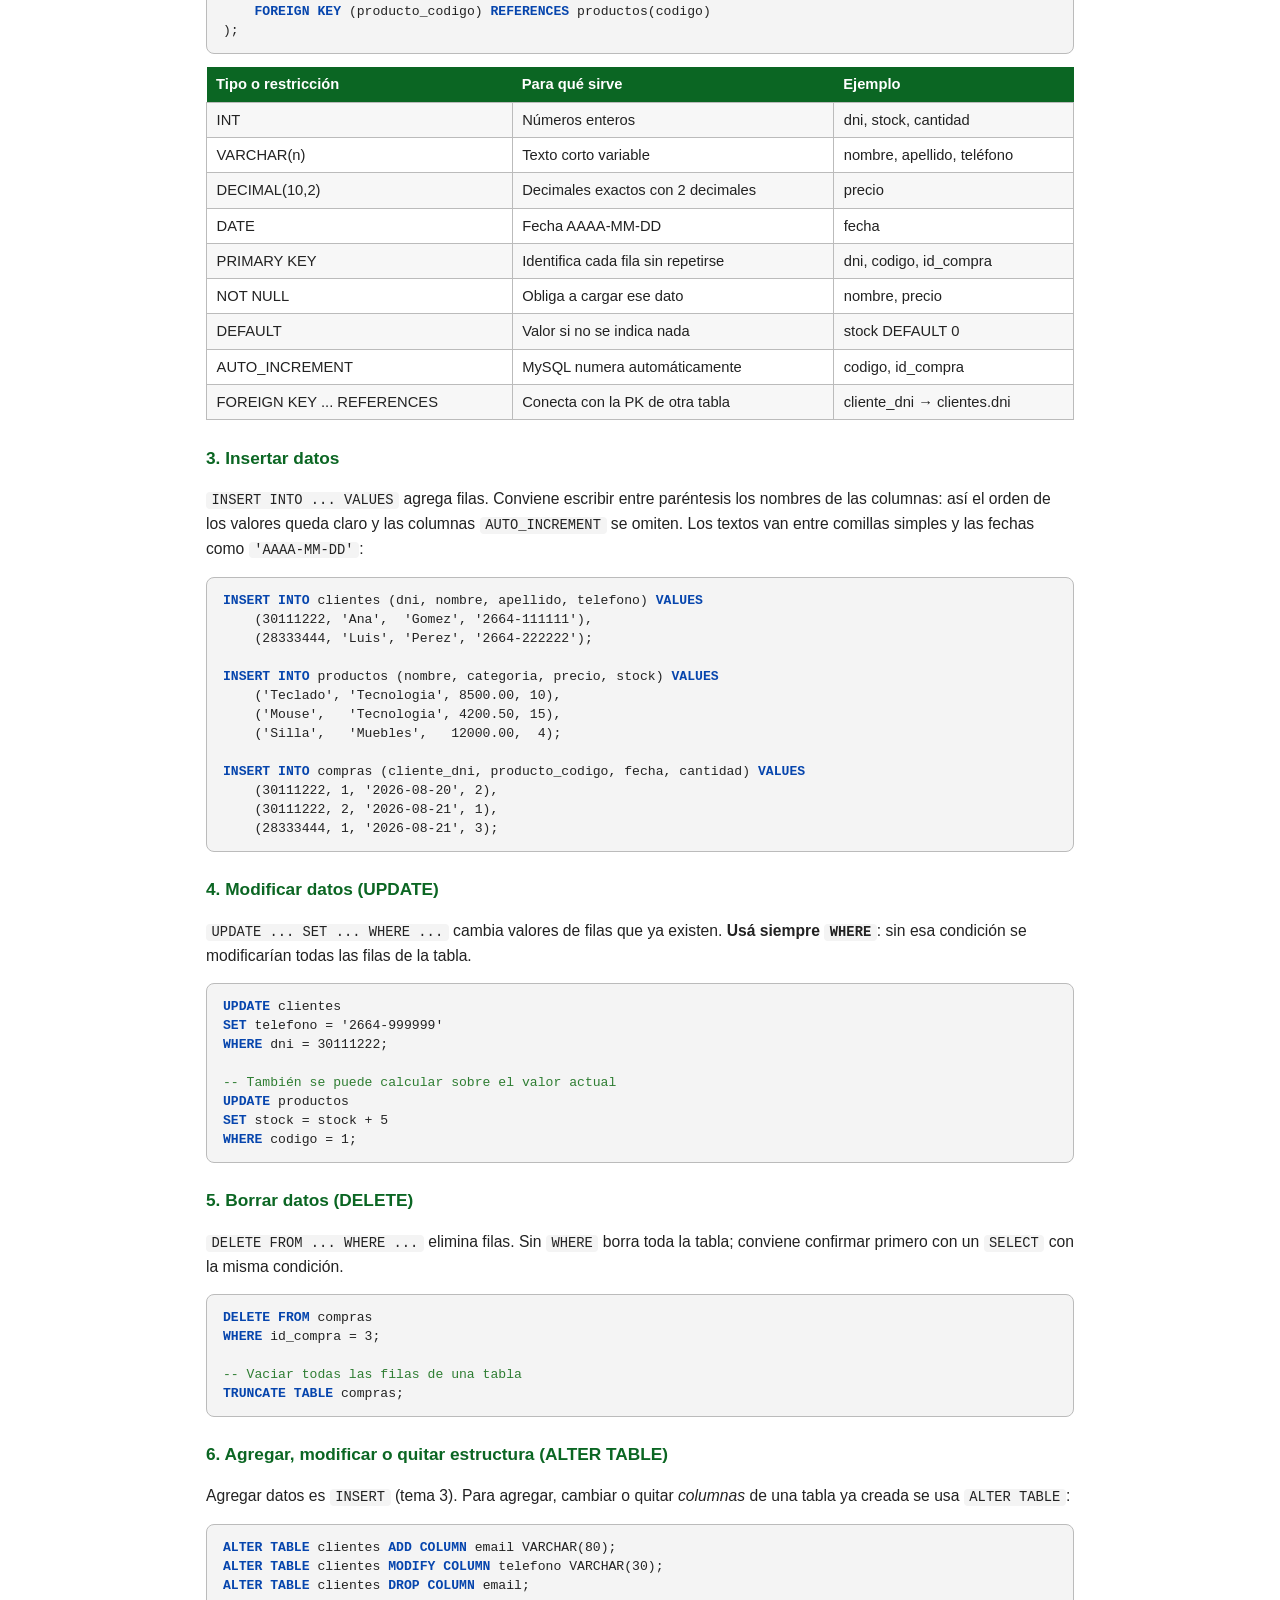
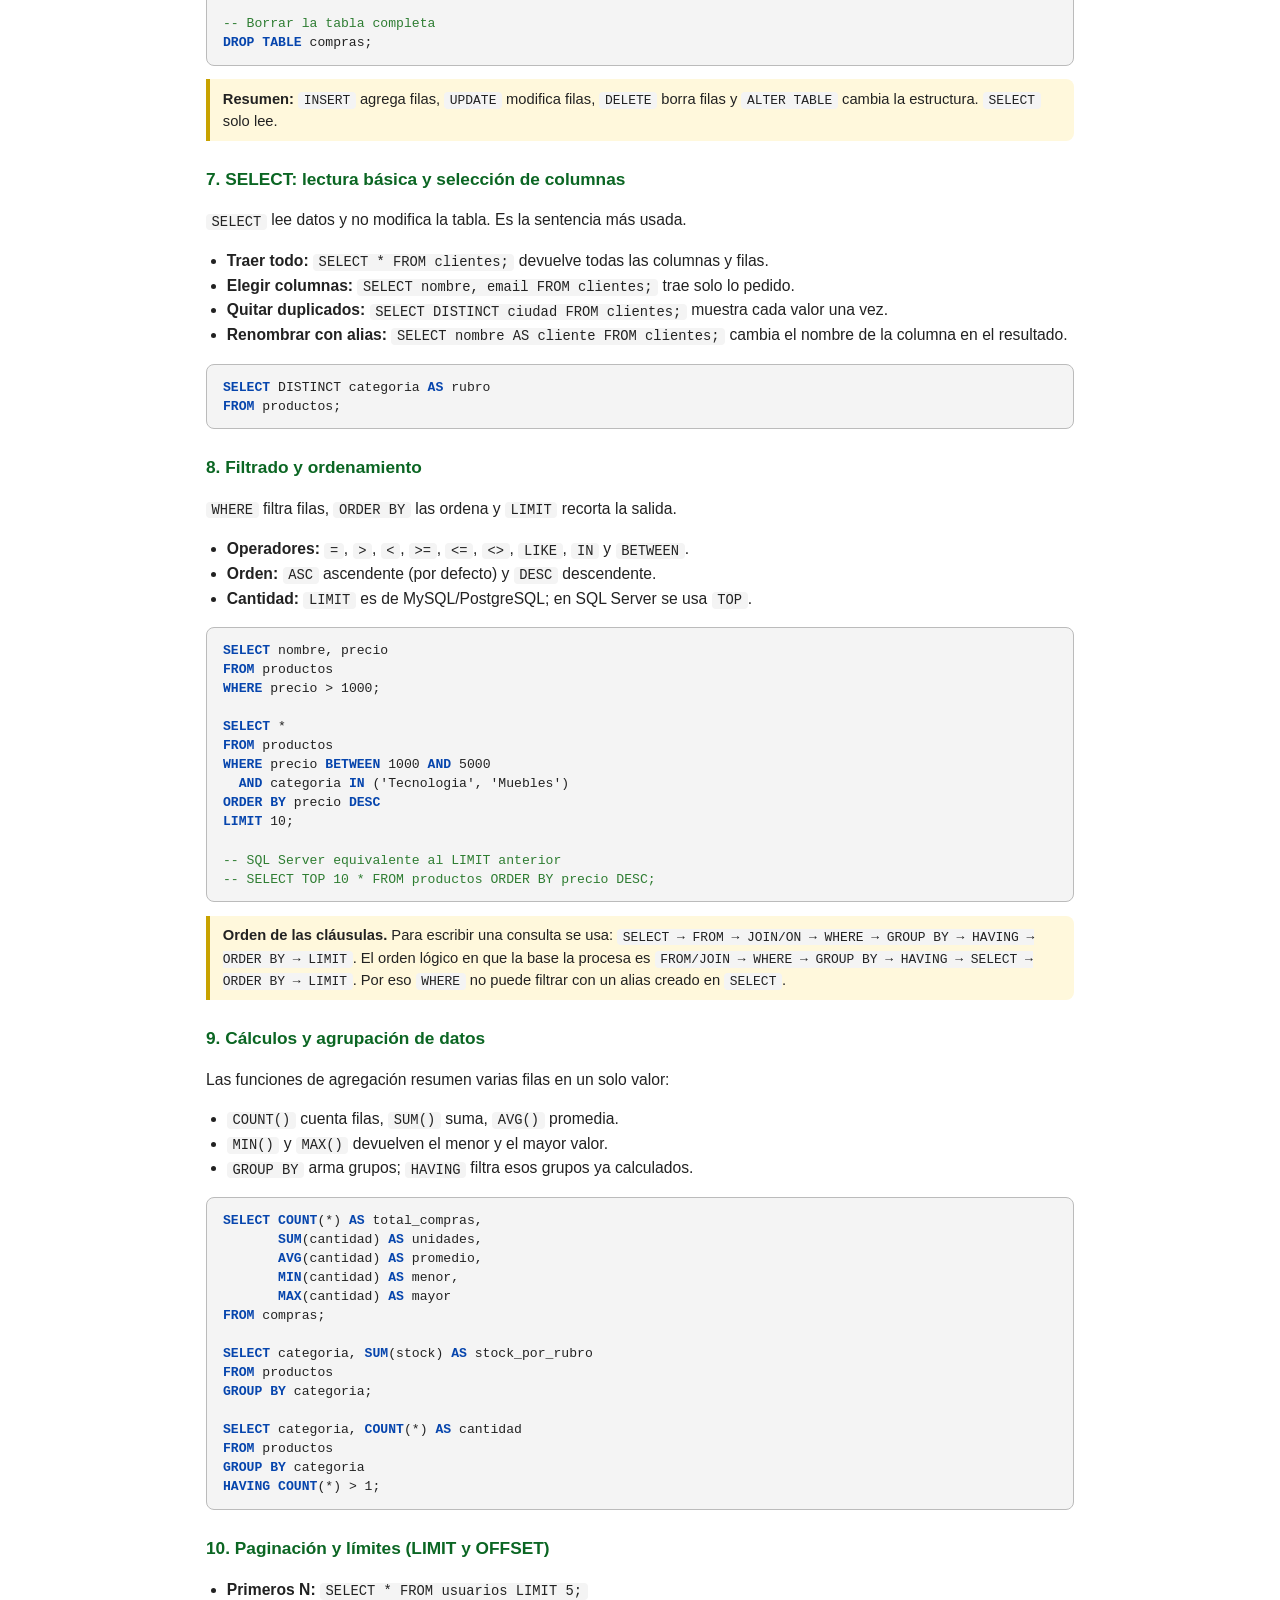
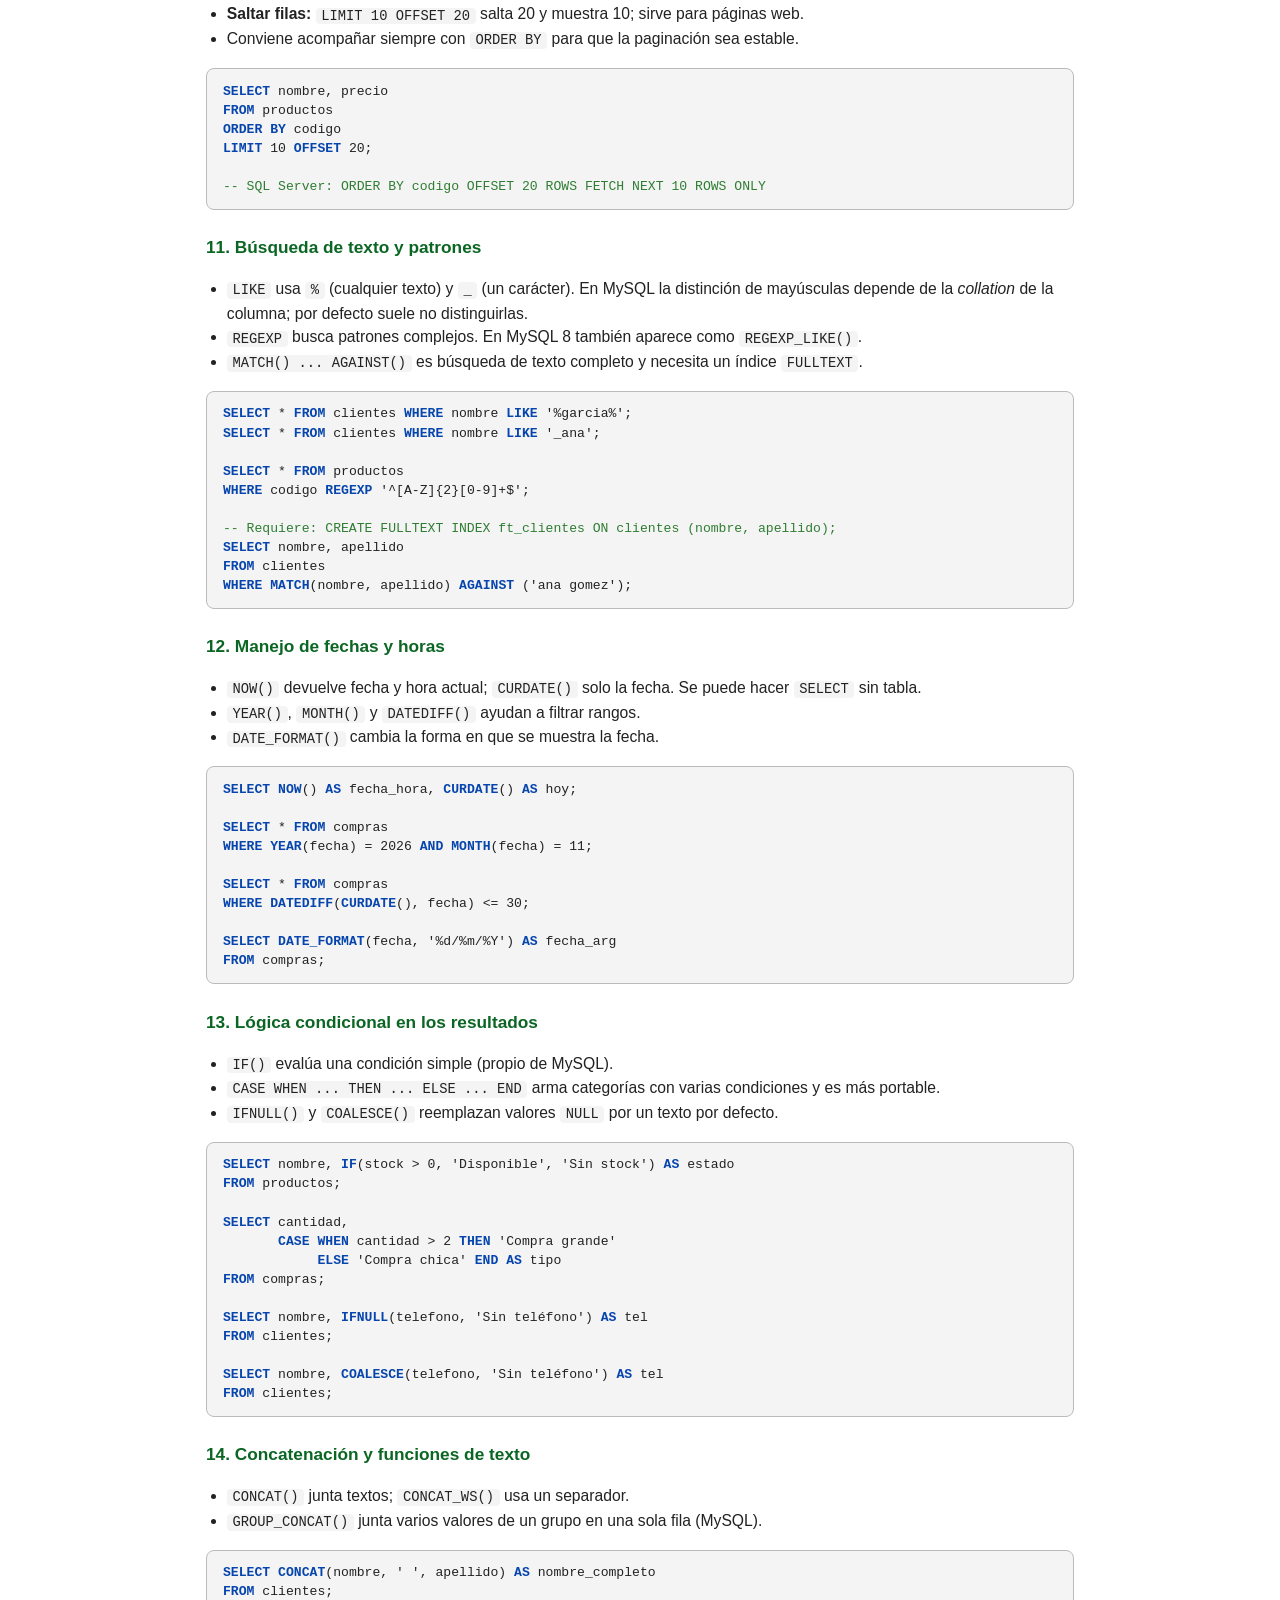
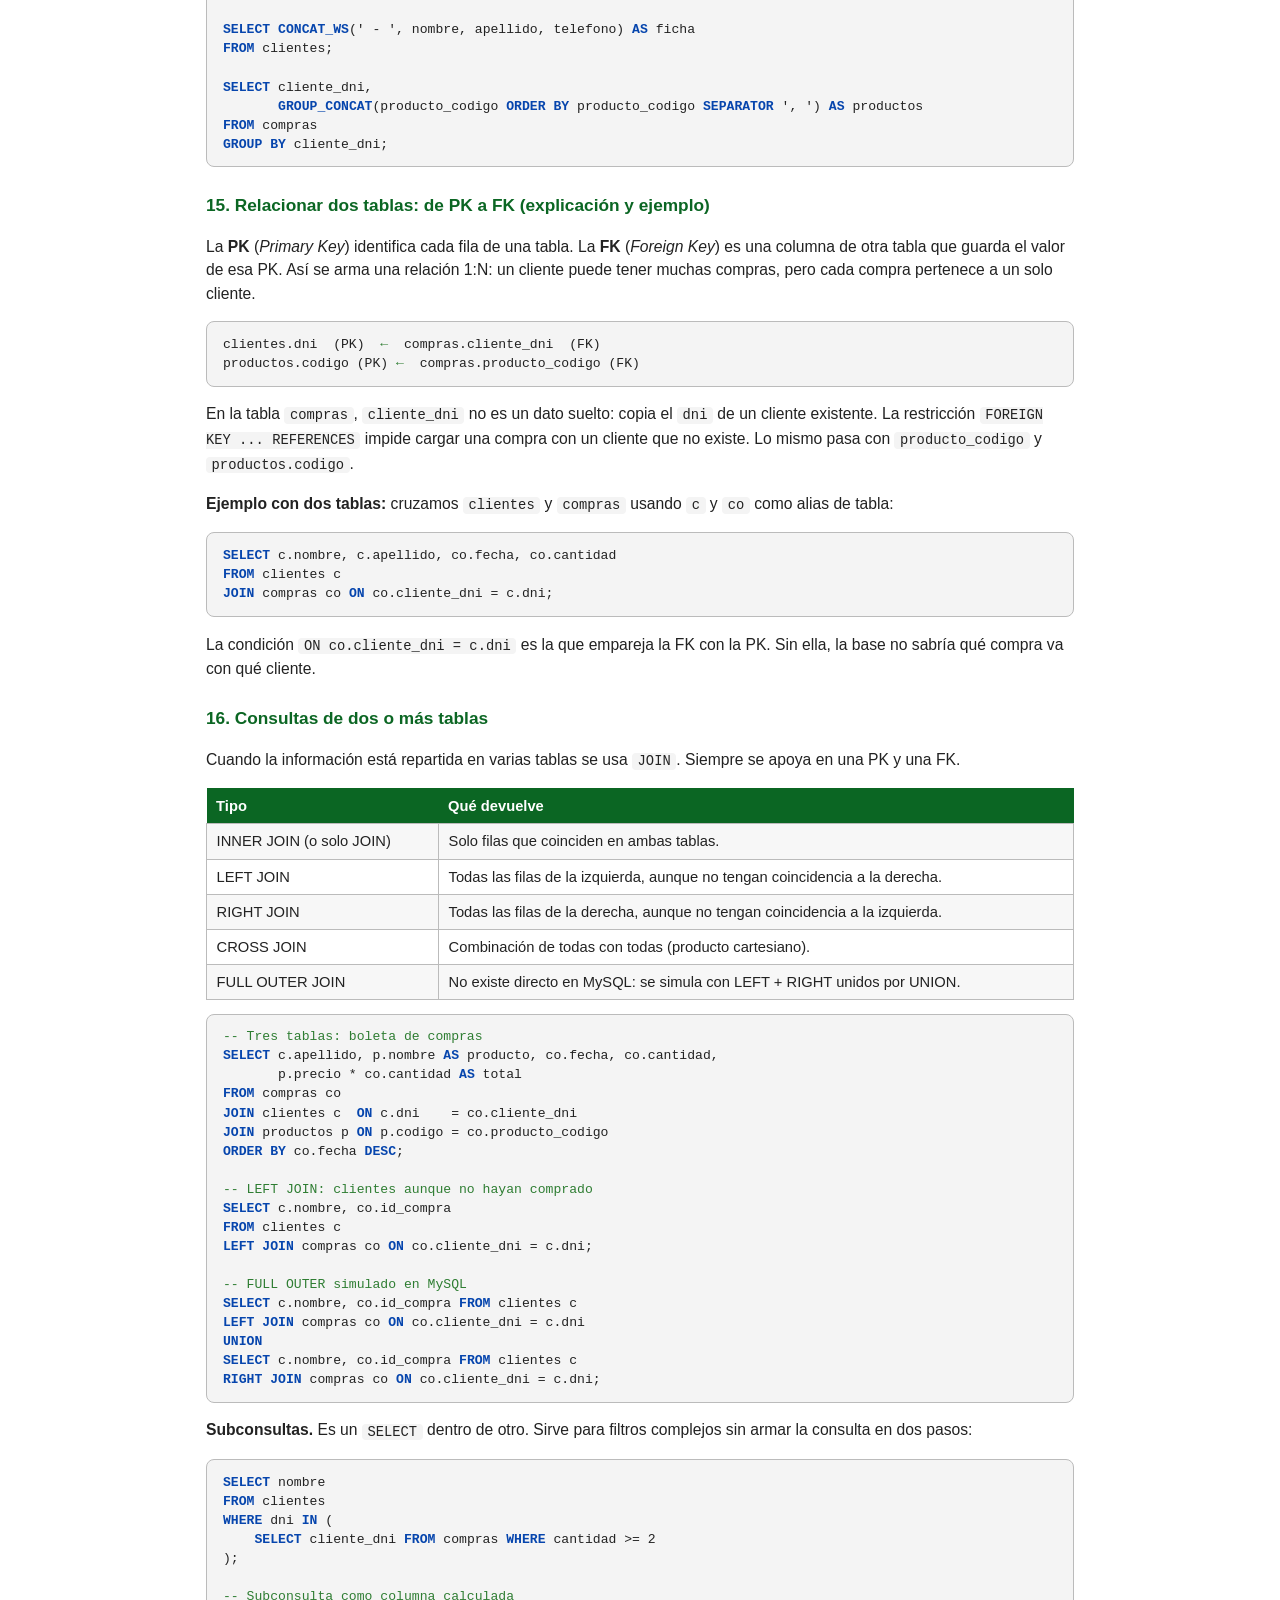
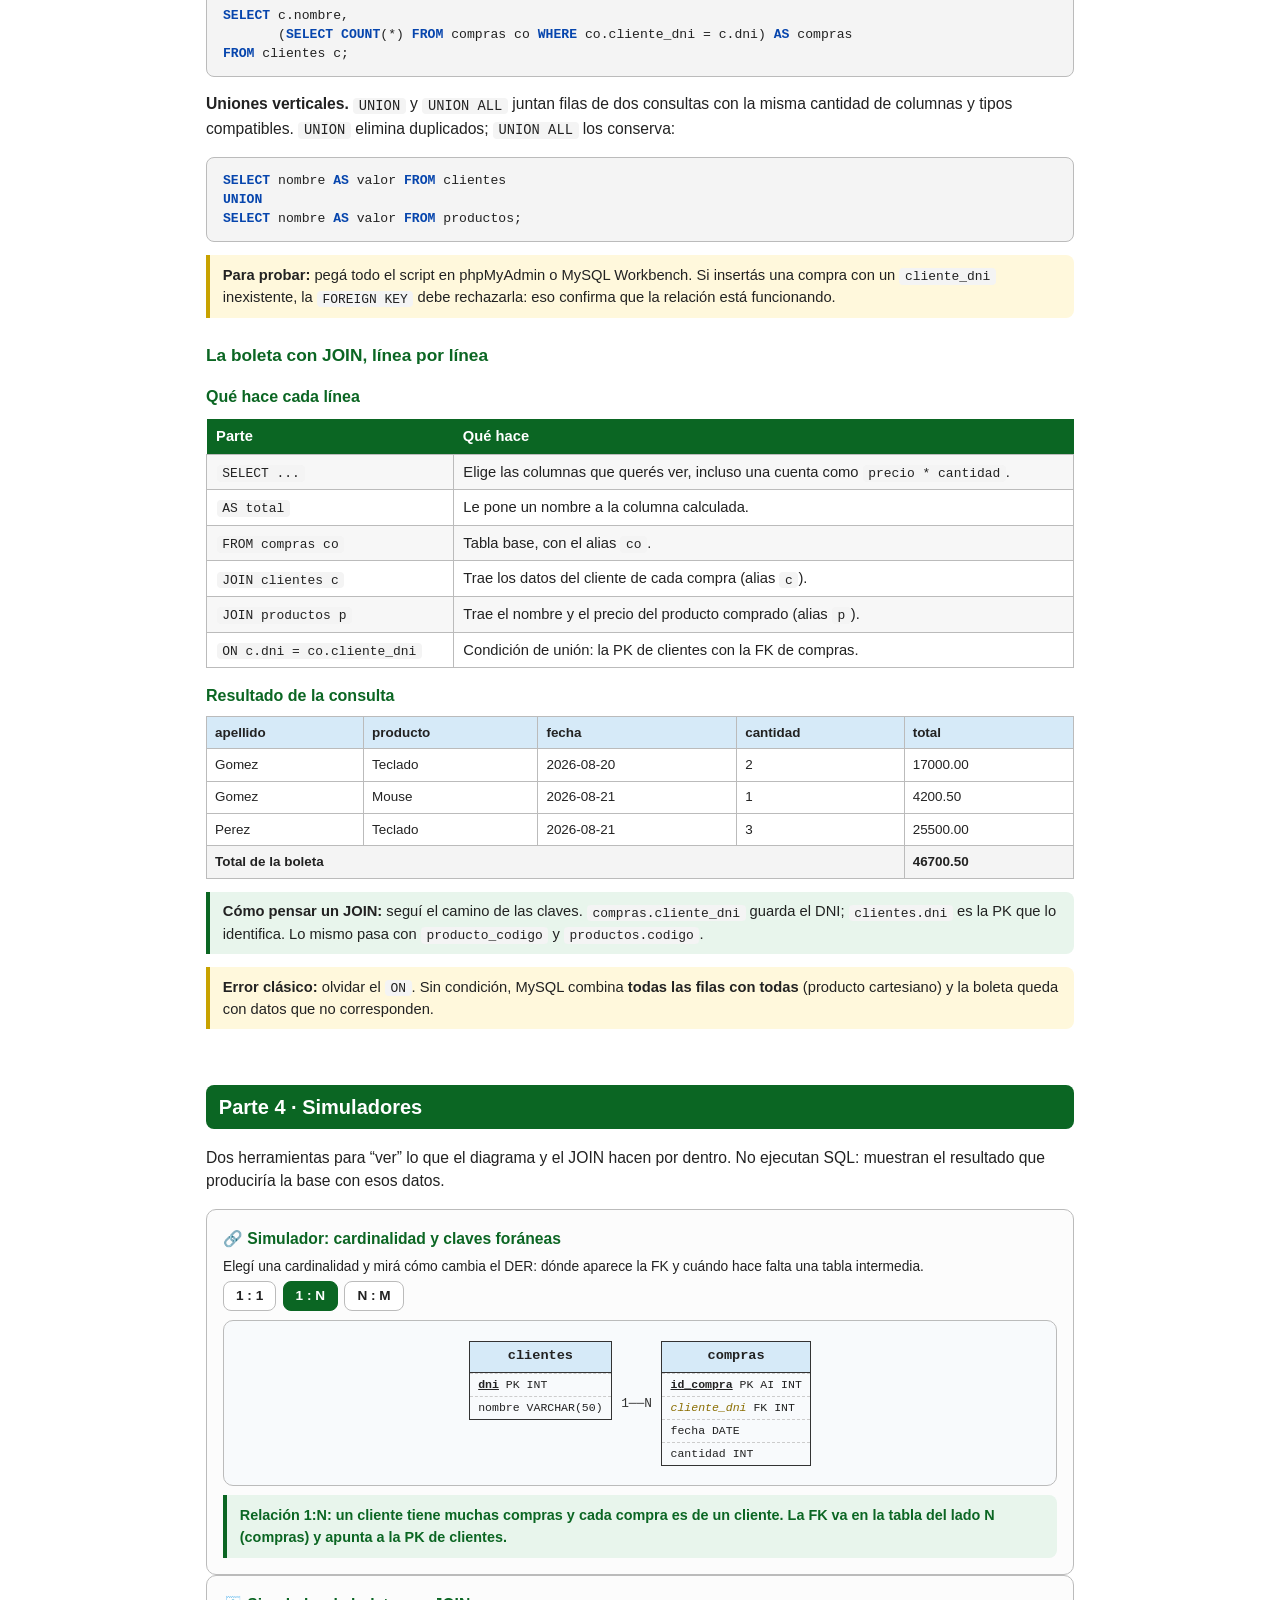
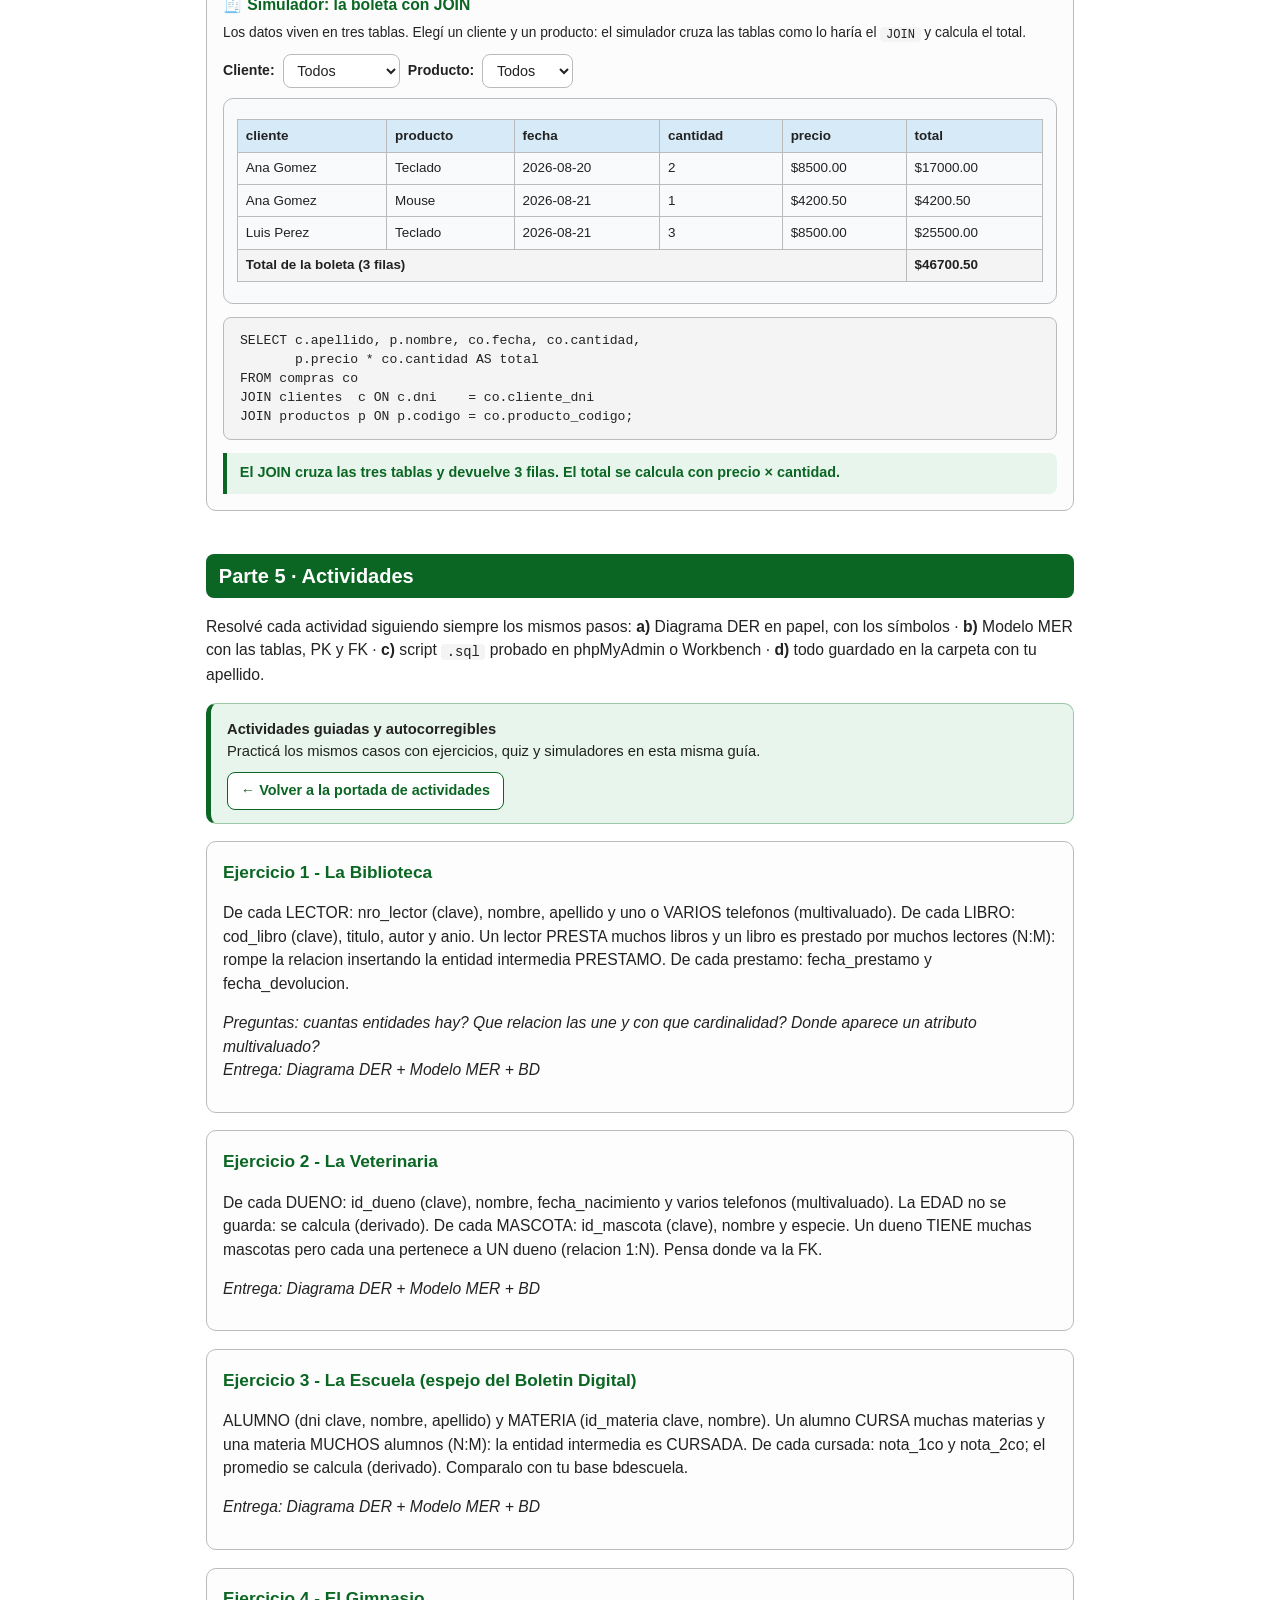
==== commit 0d76f885: "Unificar nombres de entidades en singular y actualizar documentacion" ====
--- a/unamasdesistemas/index.html
+++ b/unamasdesistemas/index.html
@@ -3,7 +3,7 @@
 <head>
 <meta charset="utf-8">
 <meta name="viewport" content="width=device-width, initial-scale=1">
-<meta name="description" content="Guía de Teoría: Diagrama DER, Modelo MER y MySQL con ejemplos, simuladores, actividades y soluciones guiadas.">
+<meta name="description" content="Guía de Teoría: Diagrama DER, Modelo MER y MySQL con ejemplos, simuladores, actividades y autoevaluación.">
 <title>Guía interactiva: Diagrama DER · Modelo MER · Base de Datos</title>
 <style>
 :root{
@@ -526,7 +526,7 @@
     <ol class="pasos">
       <li><strong>Busc&aacute; las entidades:</strong> releé el texto y preguntate
       &iquest;de qui&eacute;n / de qu&eacute; quiero guardar datos? Son cosas:
-      <em>clientes</em> y <em>pizzas</em>. Dibuj&aacute; un rect&aacute;ngulo para cada una.</li>
+      <em>CLIENTE</em> y <em>PIZZA</em>. Dibuj&aacute; un rect&aacute;ngulo para cada una.</li>
       <li><strong>List&aacute; los atributos:</strong> colg&aacute; de cada entidad un
       &oacute;valo por caracter&iacute;stica. Cliente: nombre, apellido,
       tel&eacute;fono. Pizza: nombre, precio.</li>
@@ -1404,7 +1404,7 @@
     correcta:0, pista:'El óvalo punteado marca el dato derivado; el doble óvalo, el multivaluado.' },
 
   { n:9, titulo:'¿Dónde va la FOREIGN KEY en una relación 1:N?', grupo:'B',
-    texto:'Un DUENO tiene muchas MASCOTAS y cada mascota pertenece a un solo dueno (relación 1:N). ¿Dónde se escribe la FK?',
+    texto:'Un DUENO tiene muchas mascotas y cada MASCOTA pertenece a un solo DUENO (relación 1:N). ¿Dónde se escribe la FK?',
     simbolos:['1:N','FK'],
     opciones:[ {t:'En la tabla del lado N, es decir en mascotas (id_dueno).'},
                {t:'En la tabla del lado 1, es decir en duenos.'},
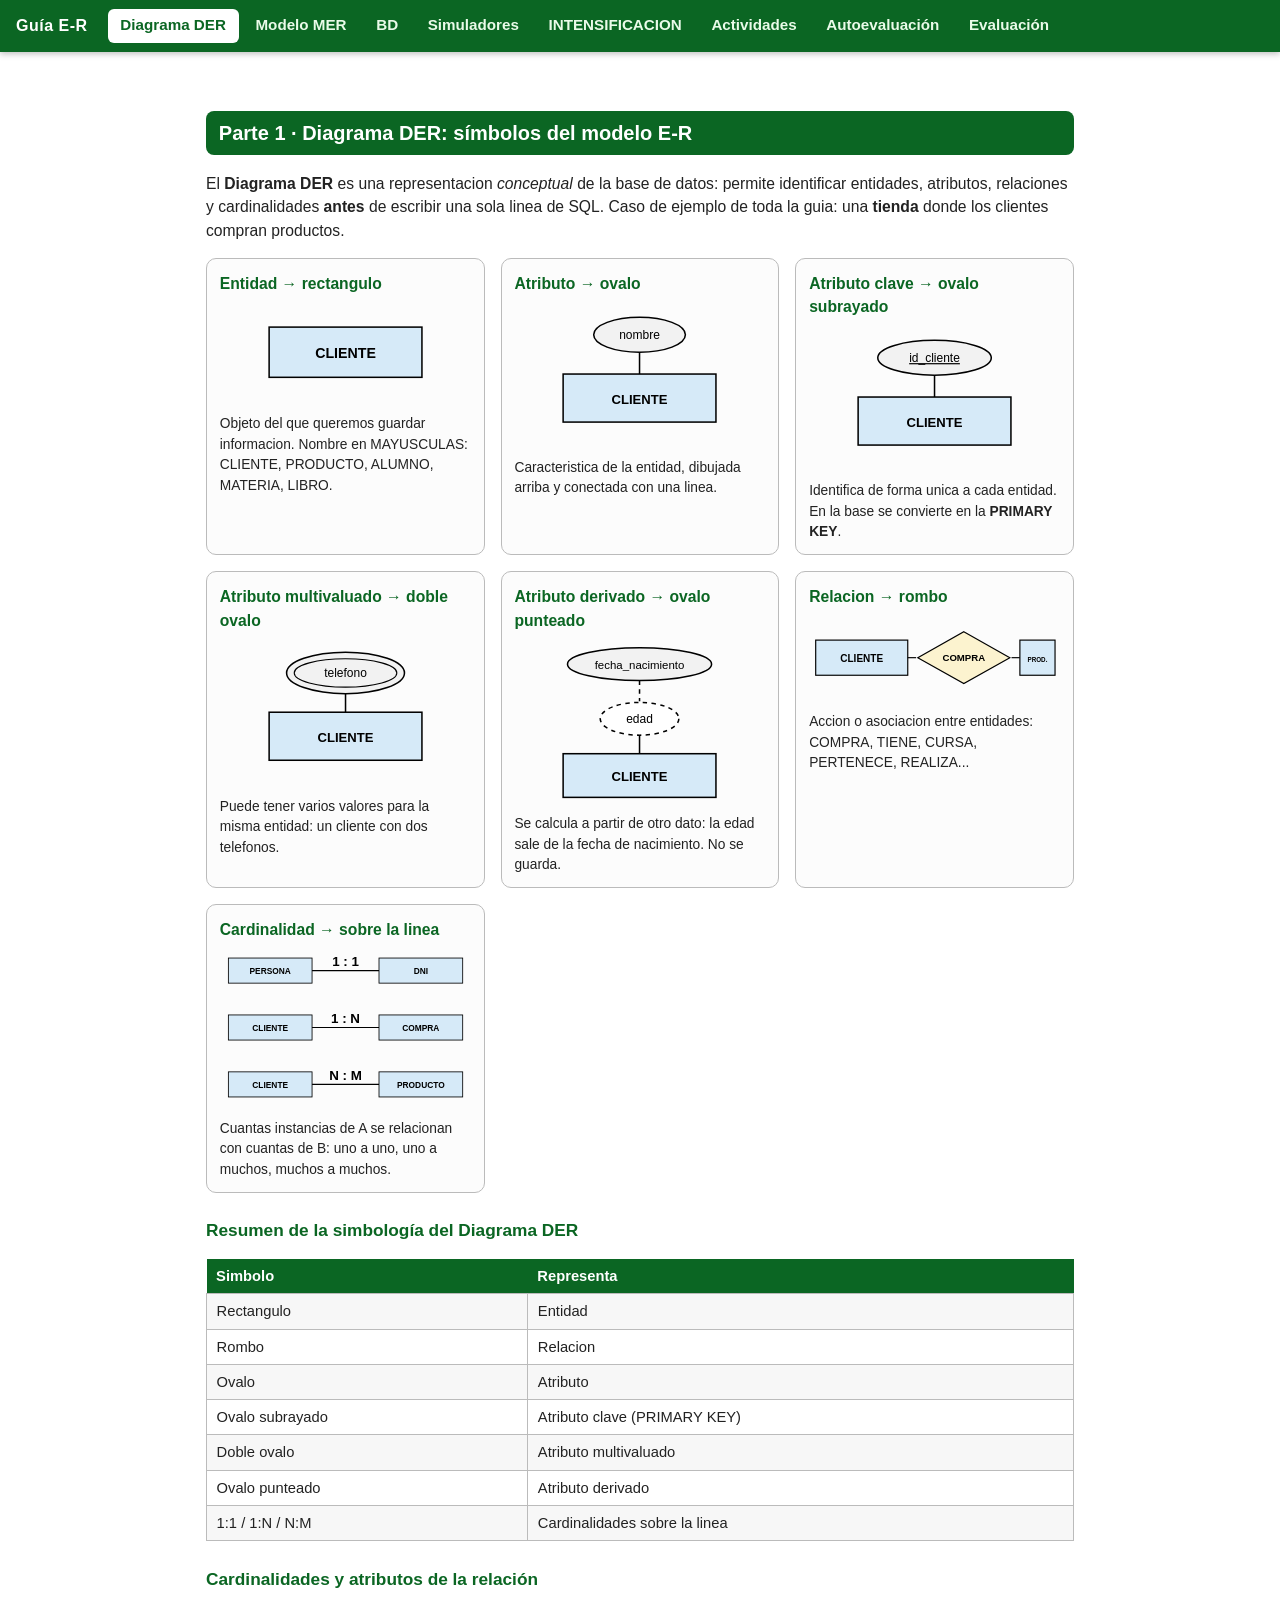
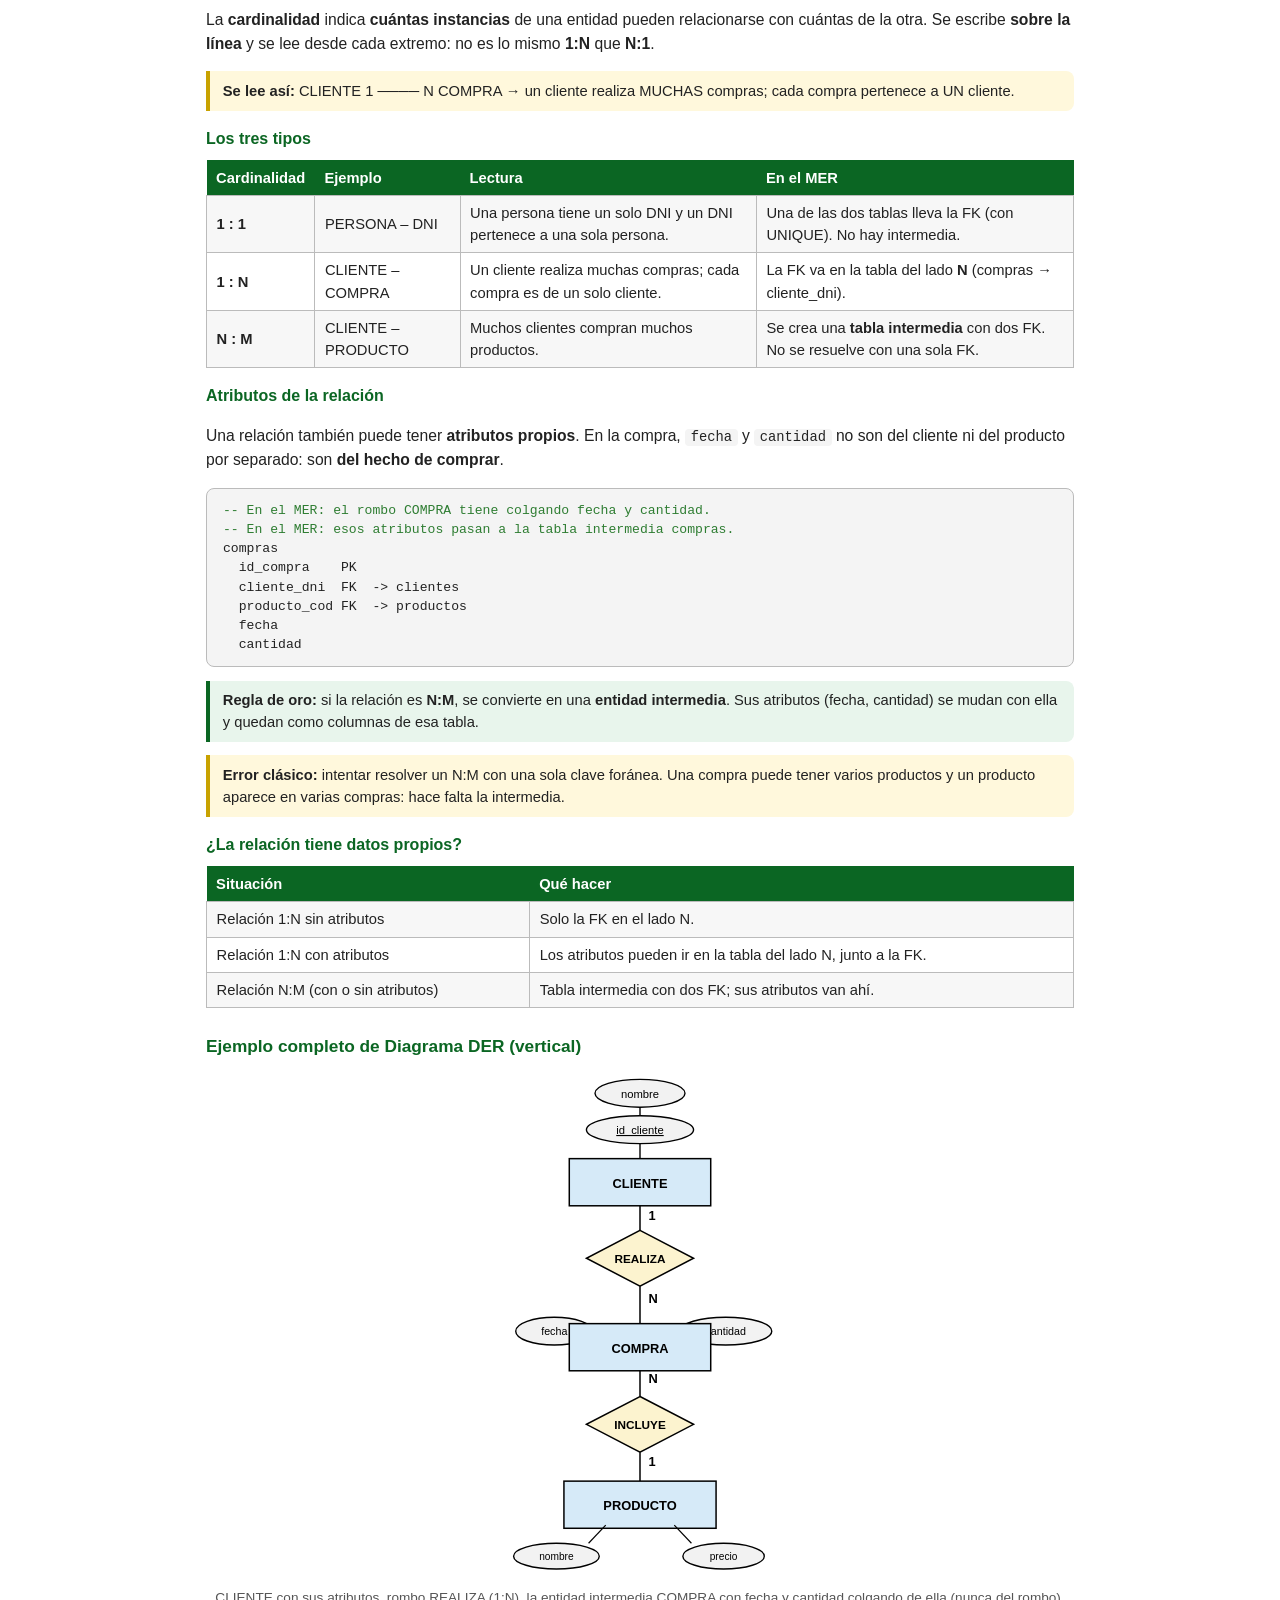
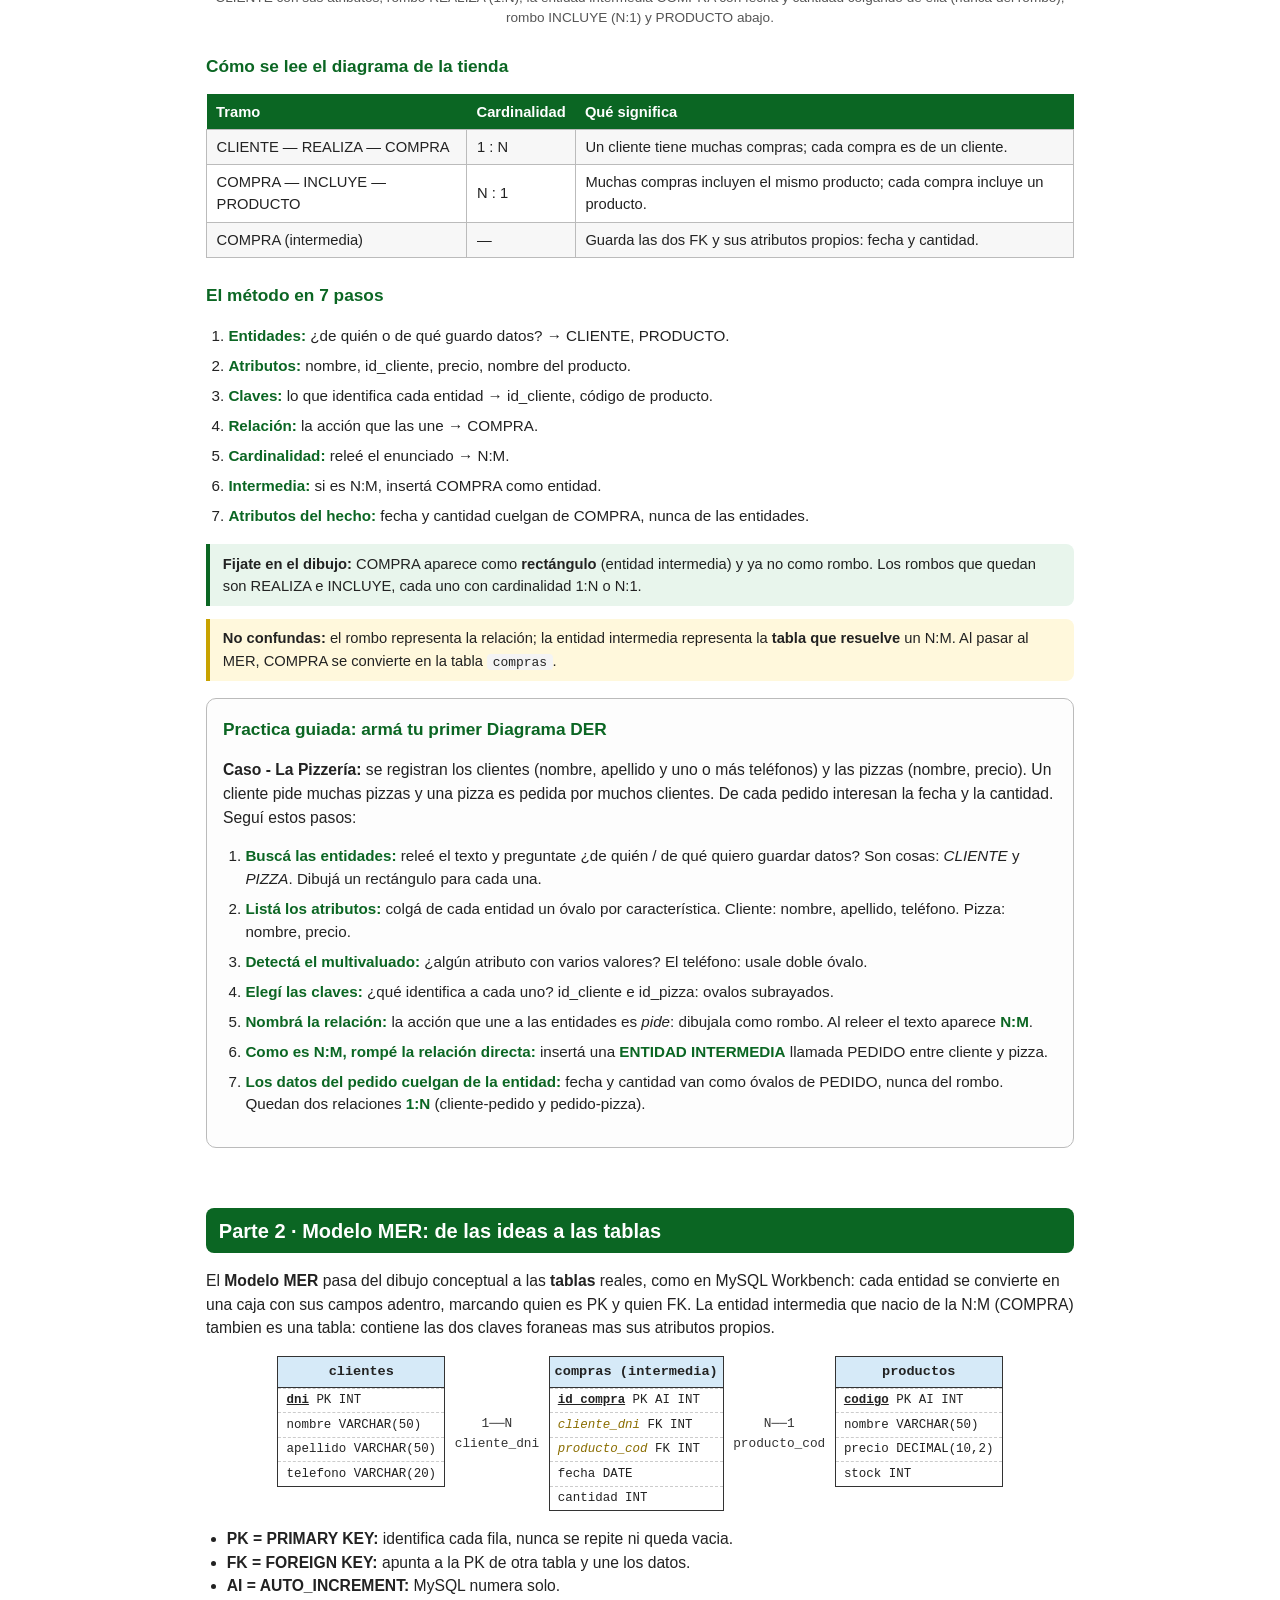
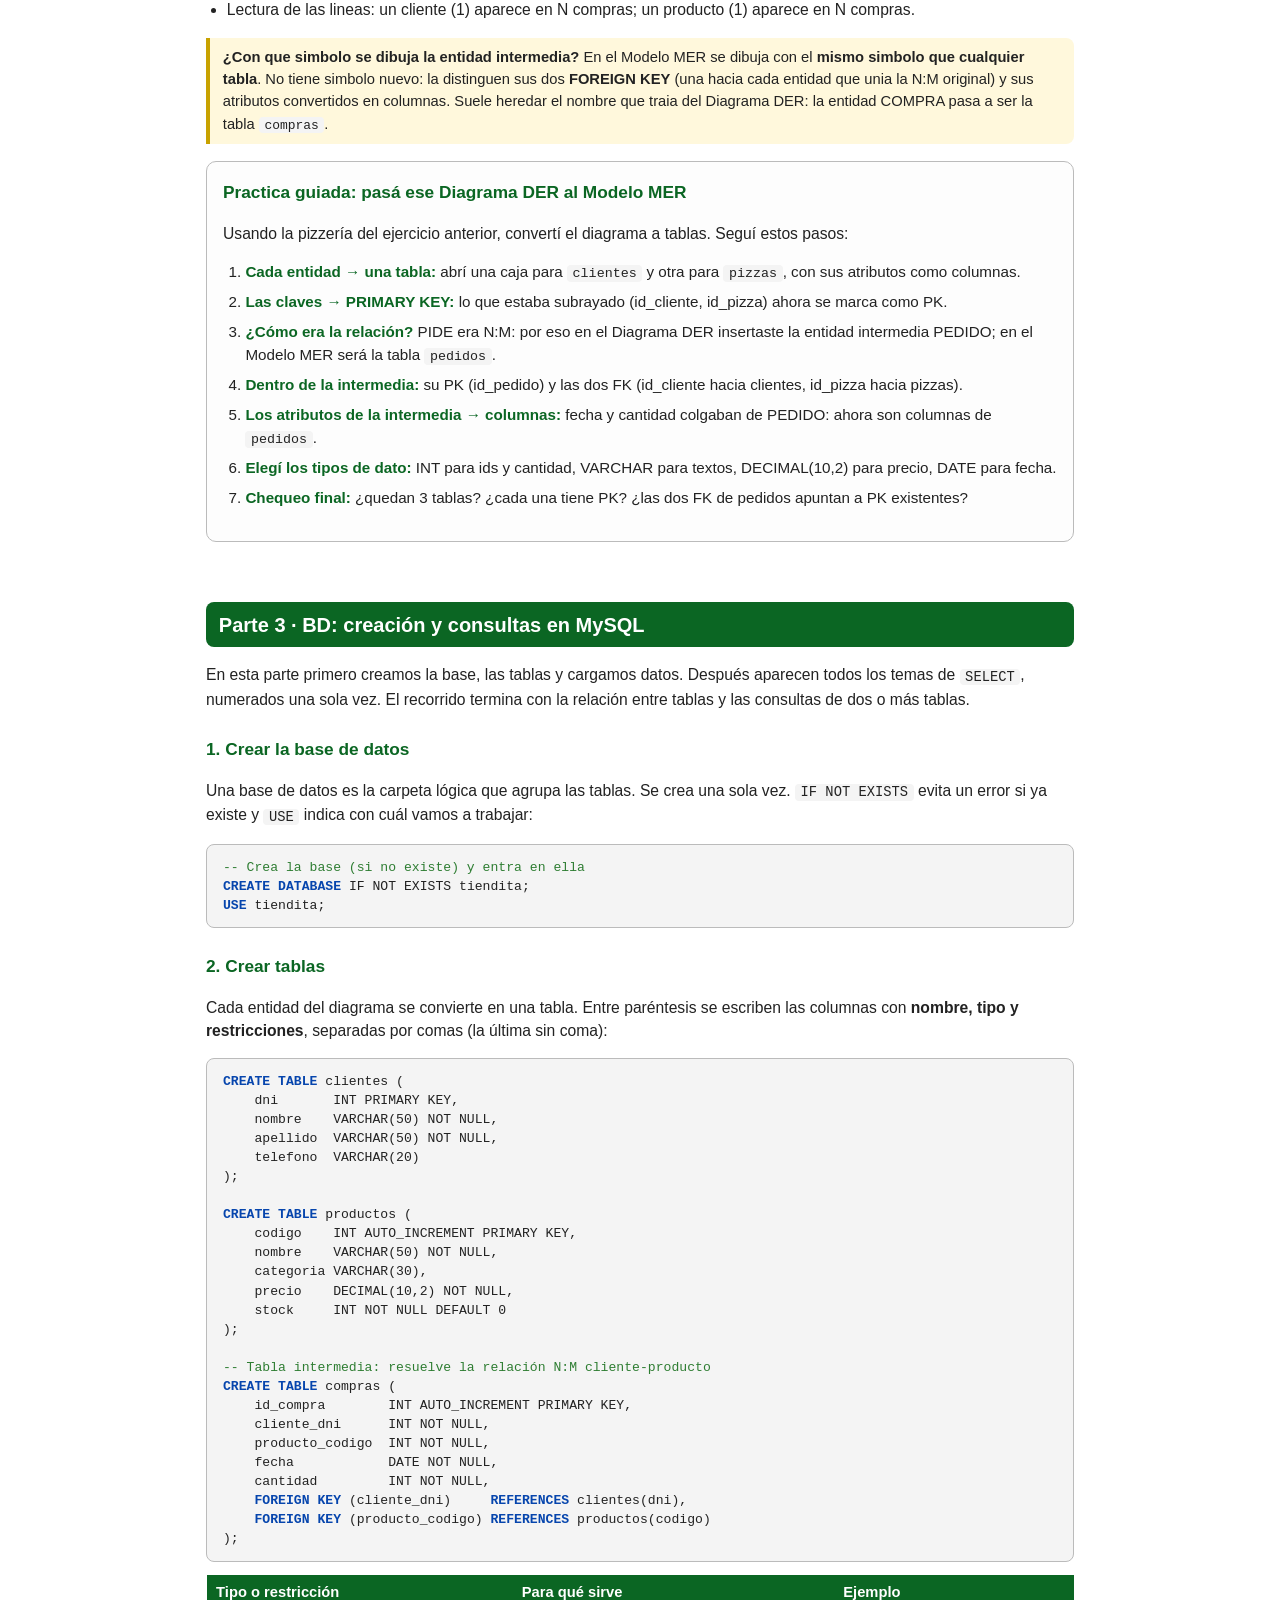
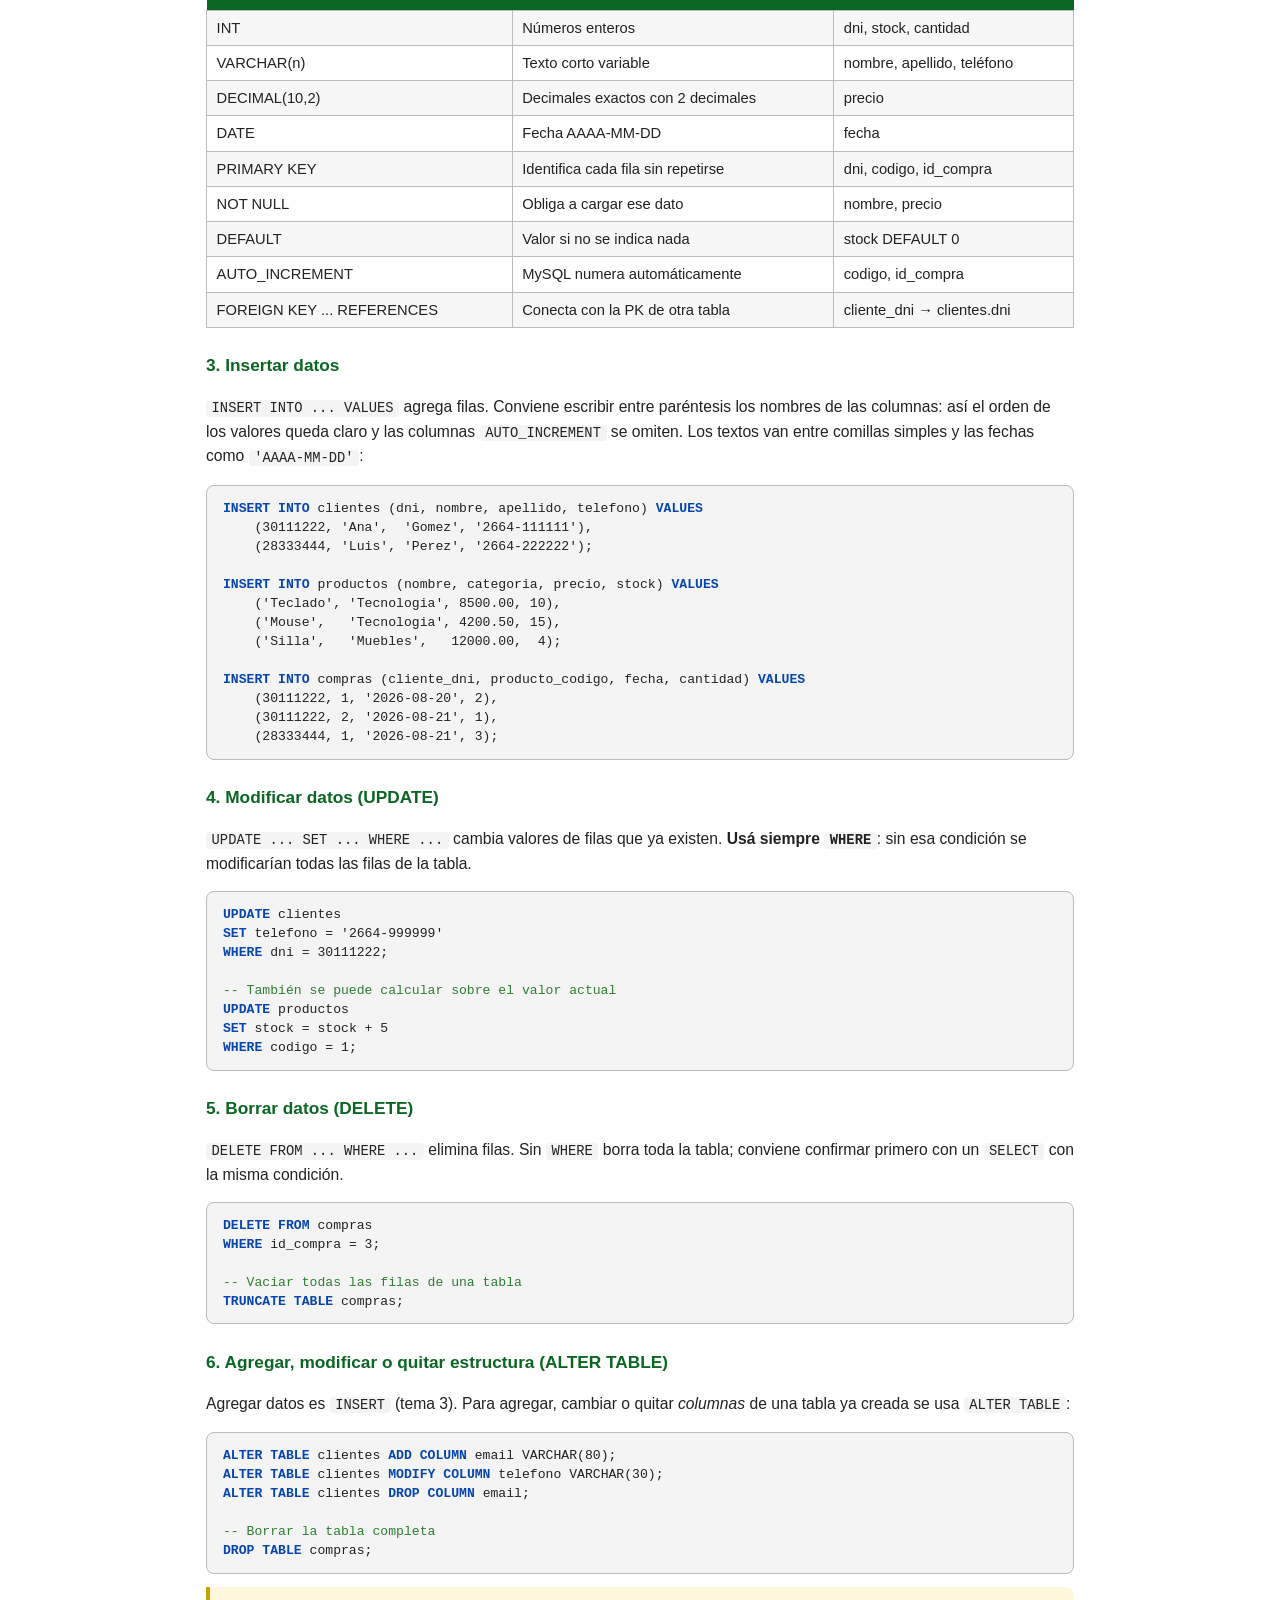
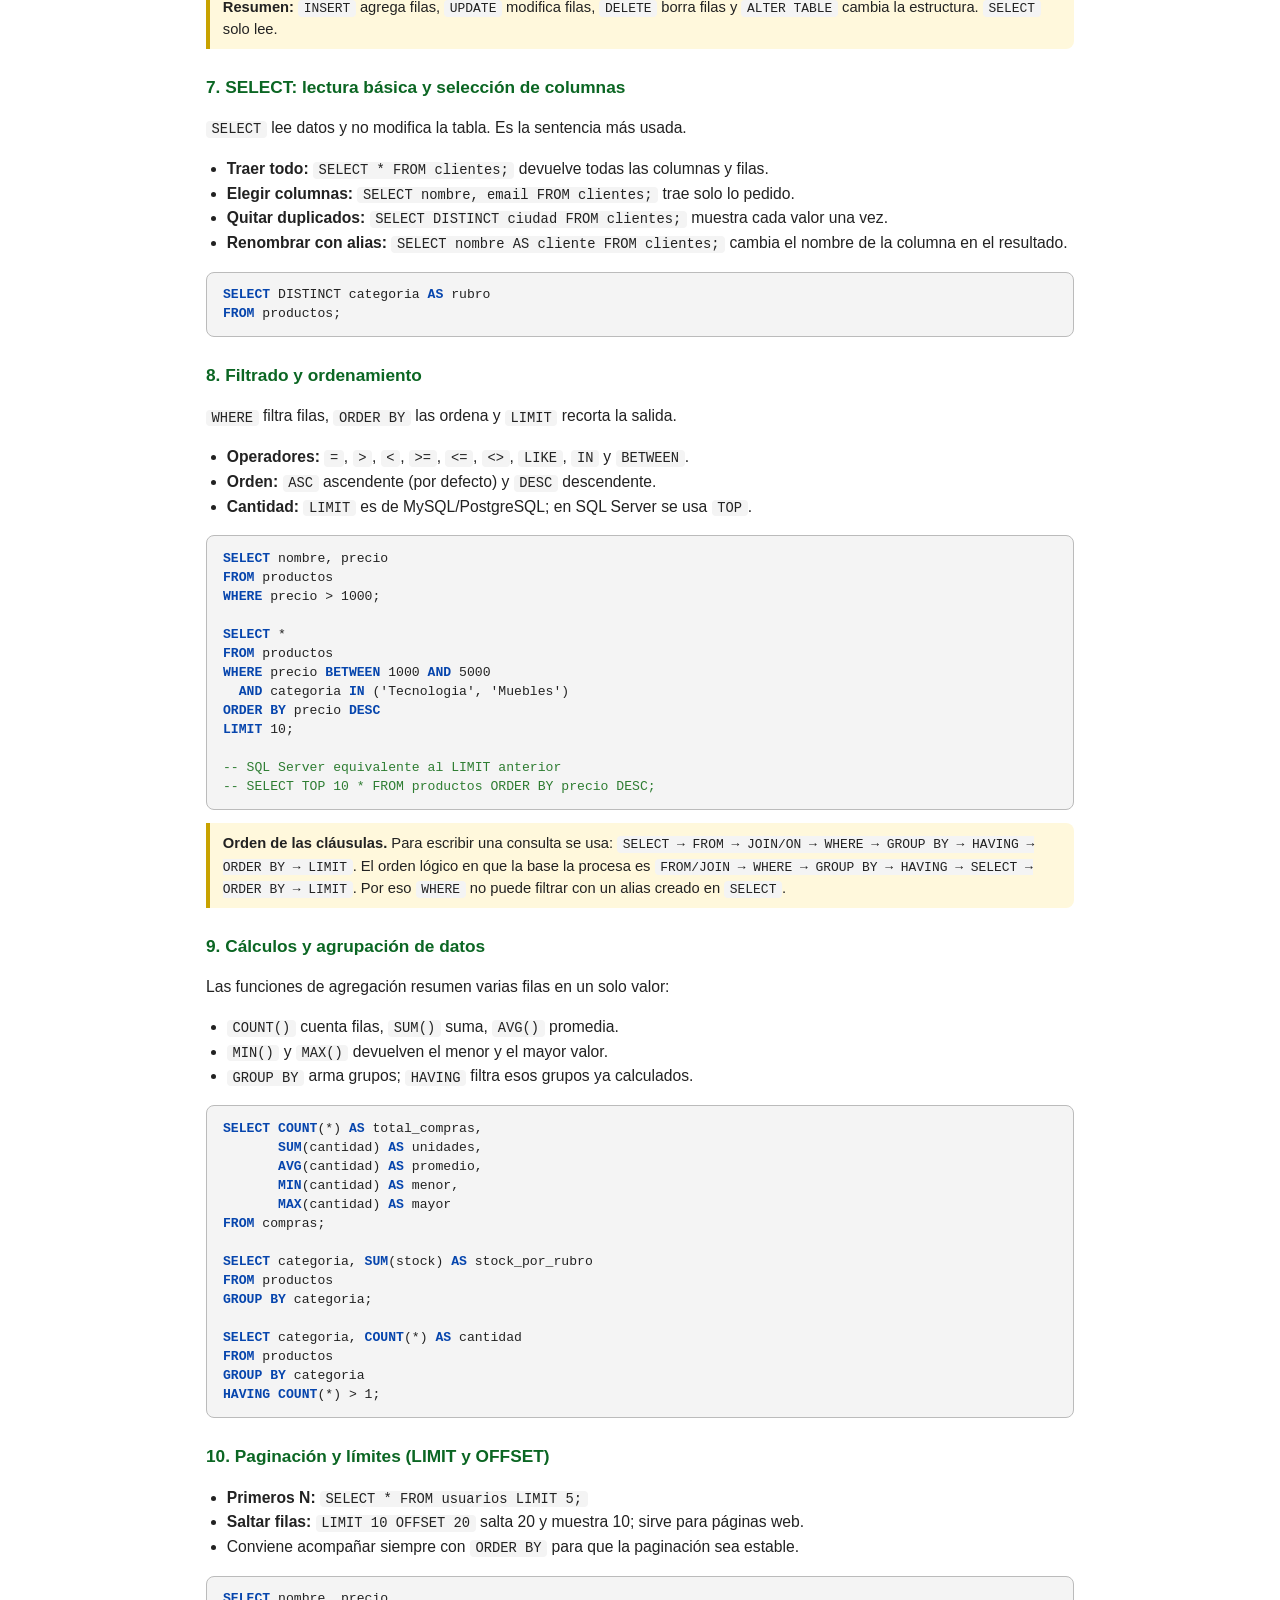
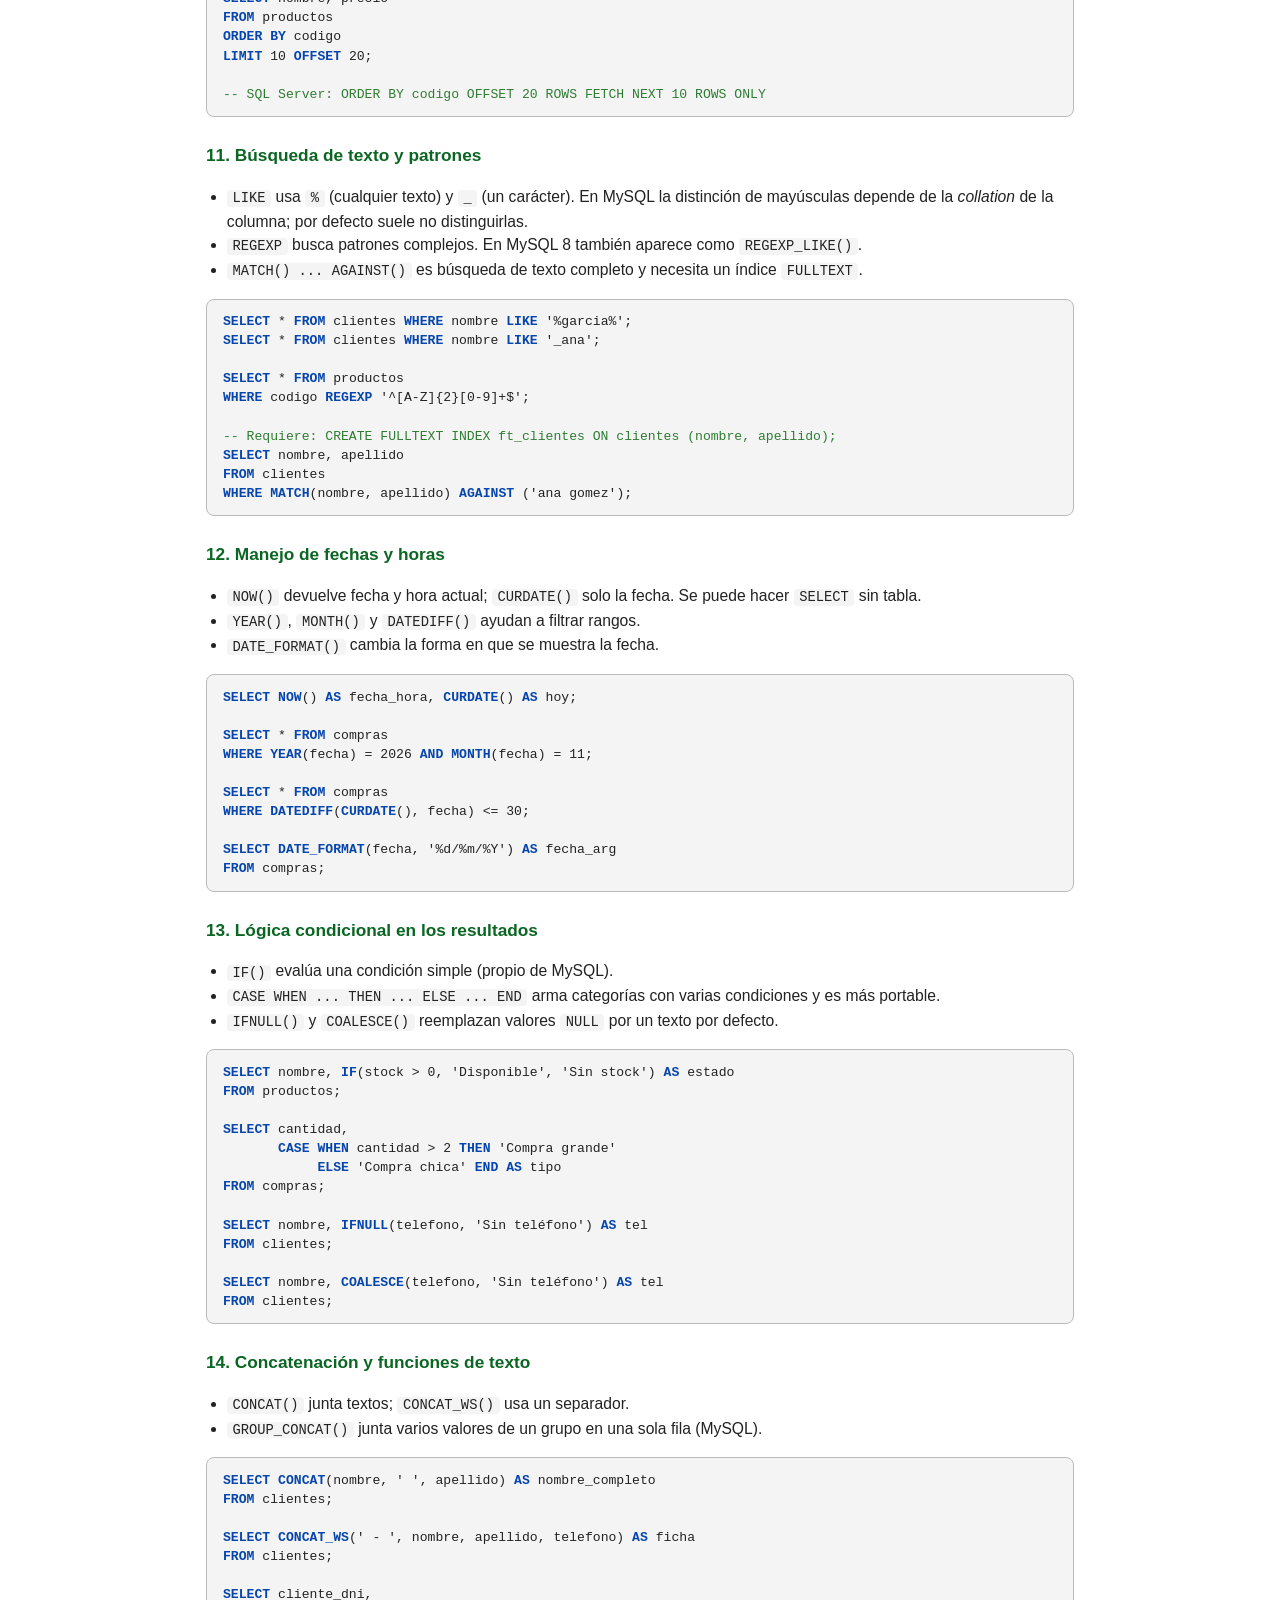
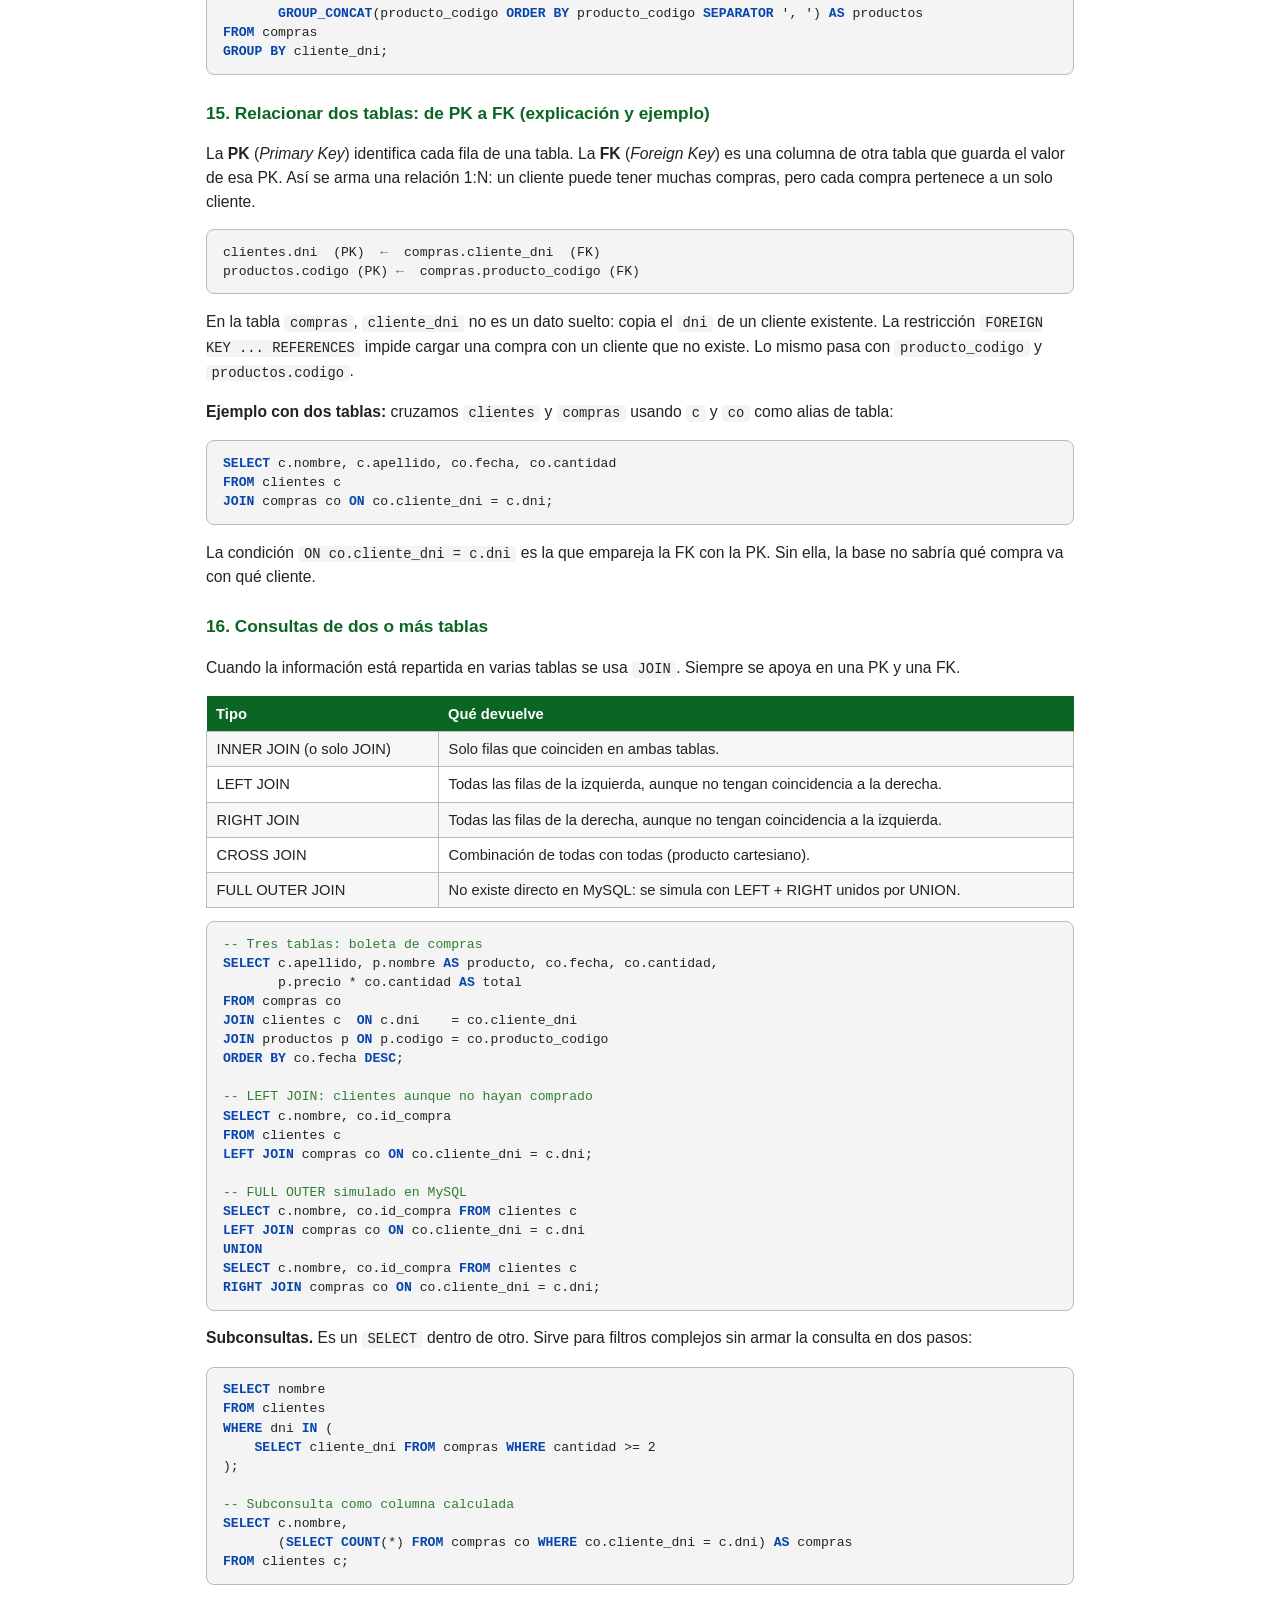
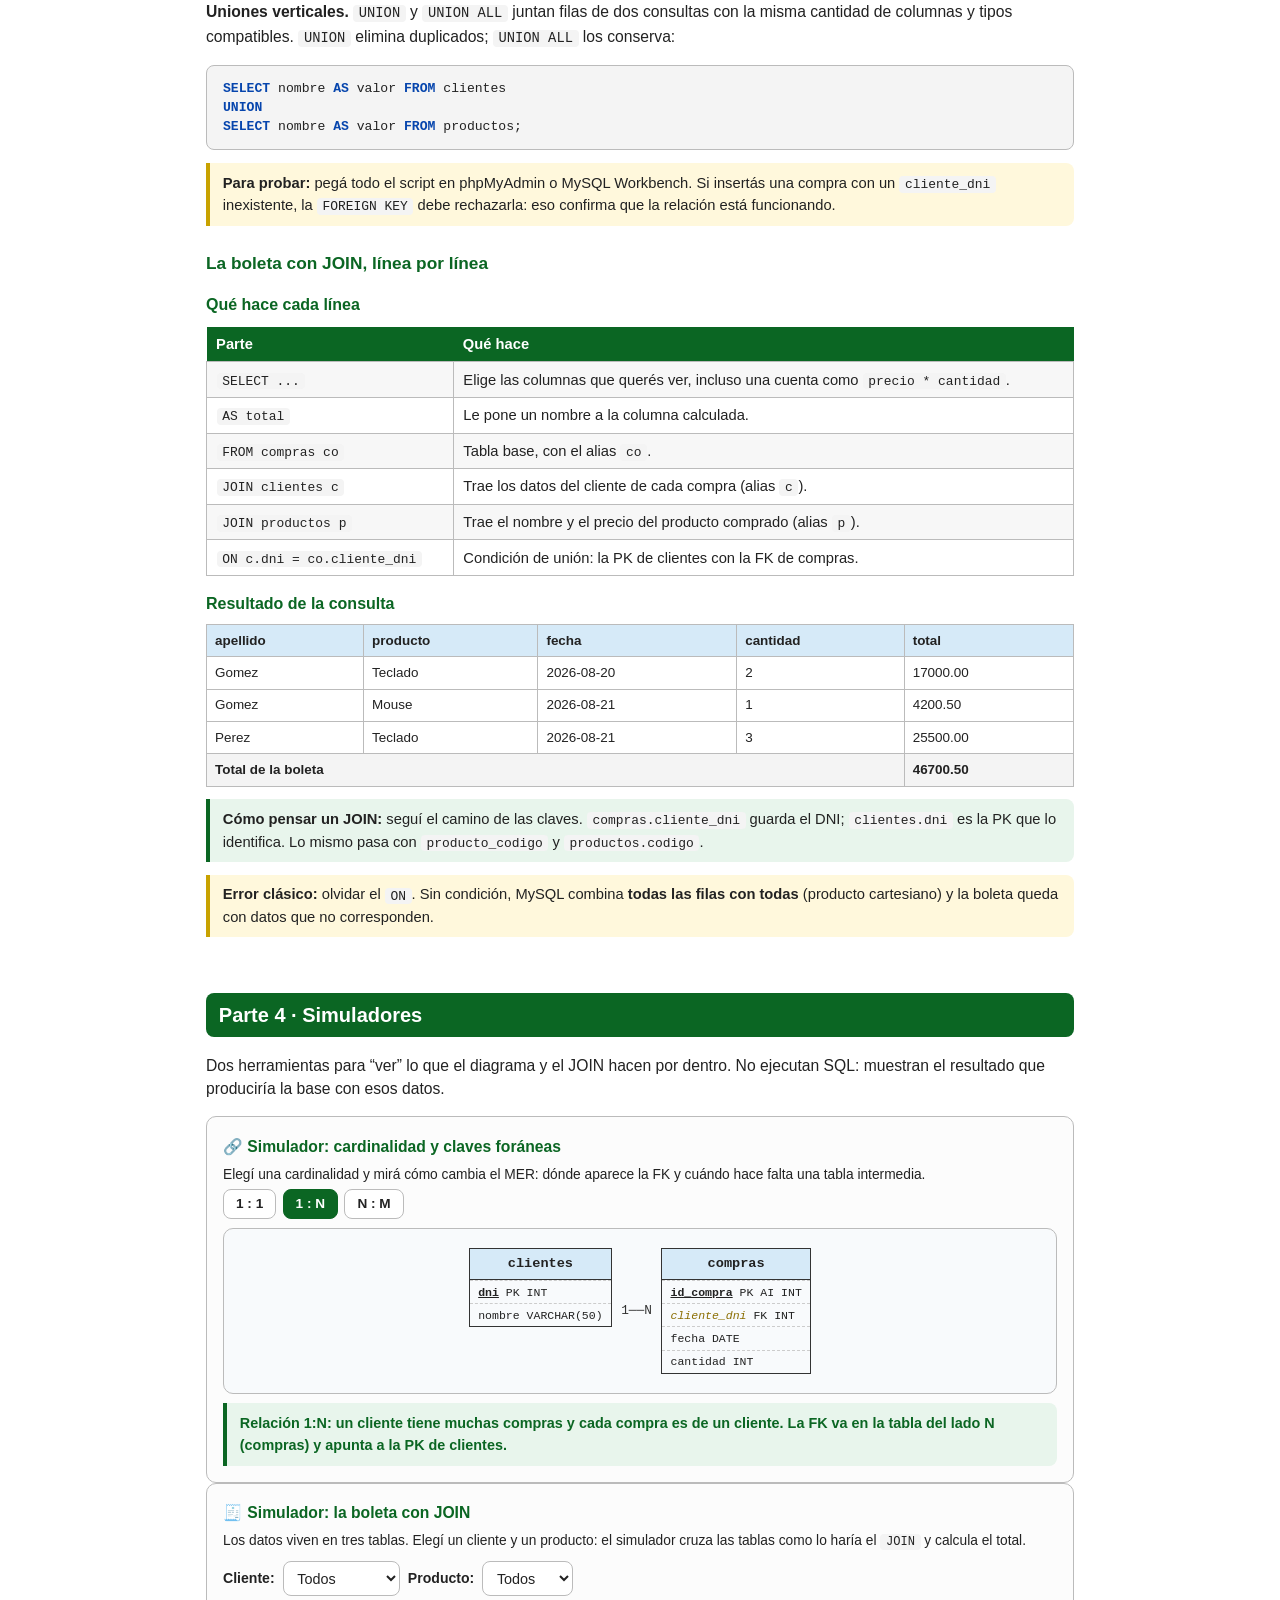
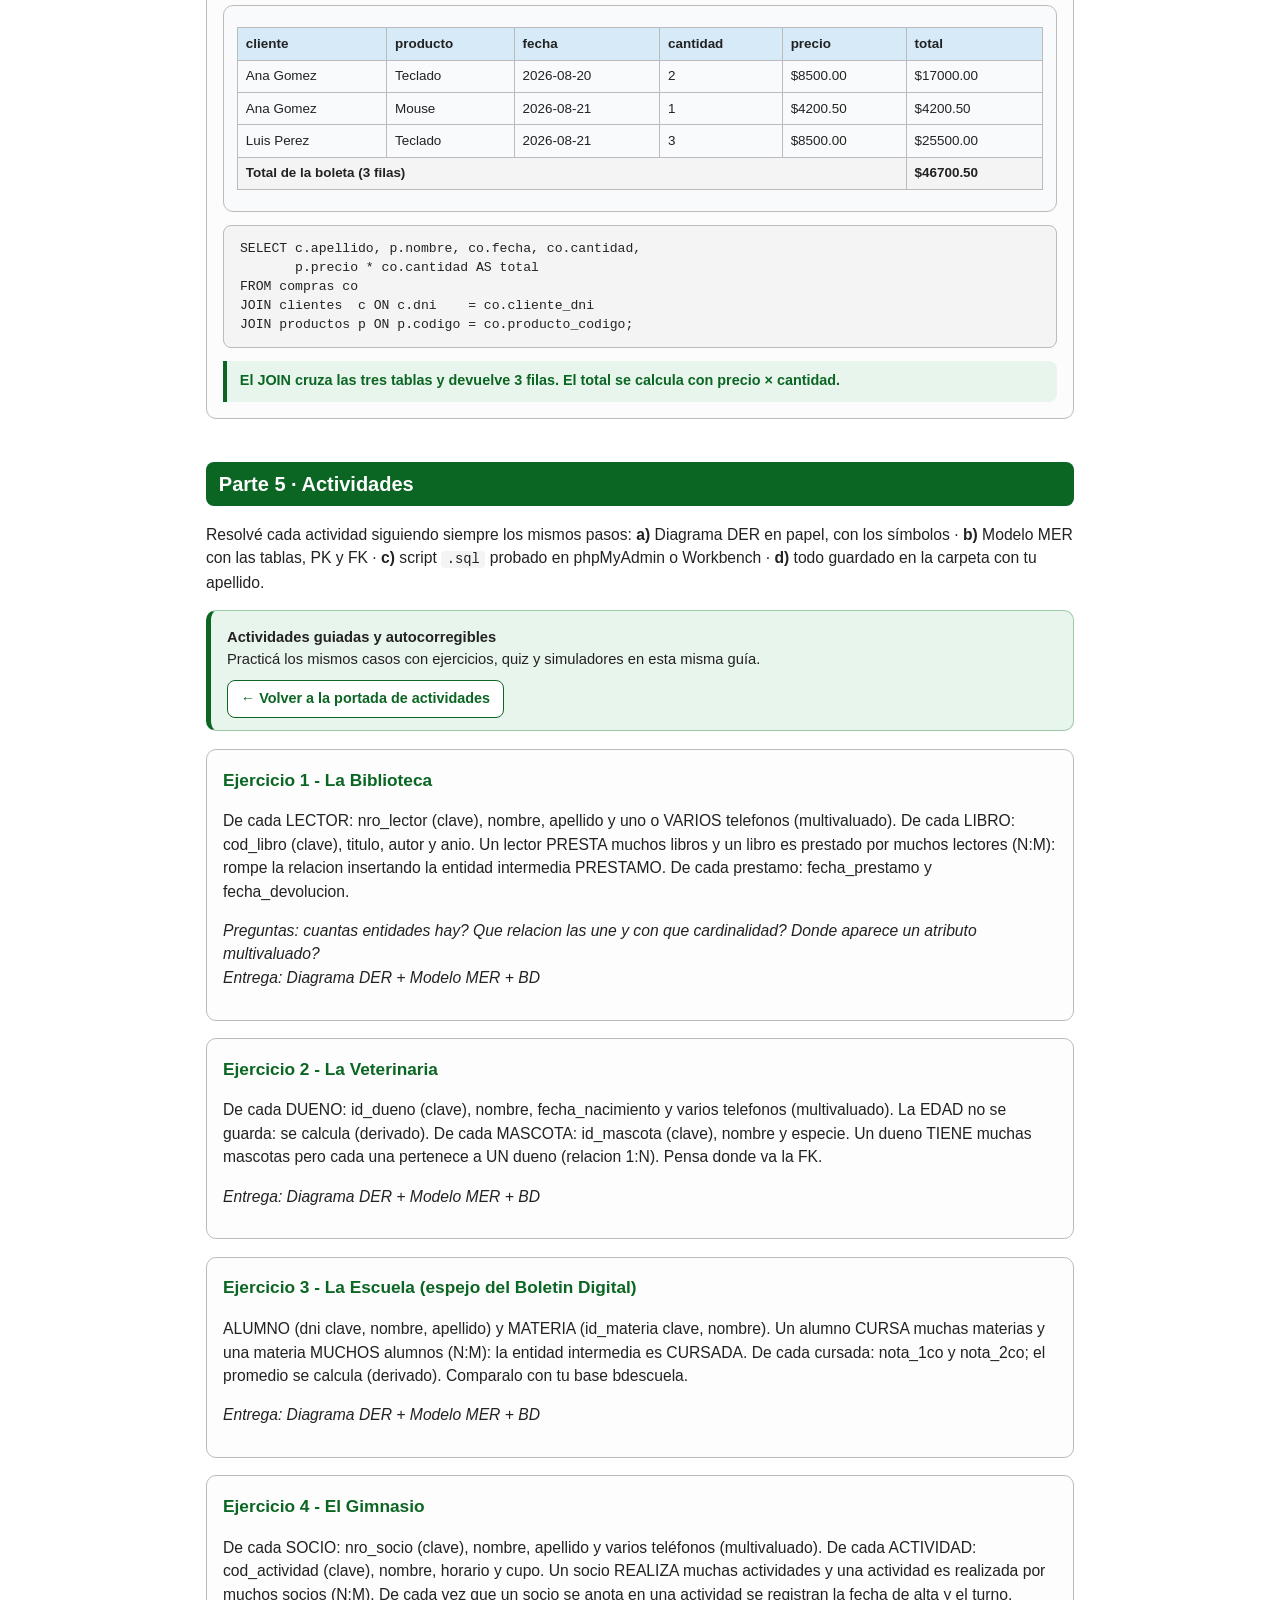
==== commit 99d50e34: "Alinear todo el curso con DER=symbolos y MER=tipos de atributo y FK" ====
--- a/unamasdesistemas/index.html
+++ b/unamasdesistemas/index.html
@@ -410,7 +410,7 @@
   MUCHAS compras; cada compra pertenece a UN cliente.</div>
   <div class="sub">Los tres tipos</div>
   <table class="datos">
-    <tr><th>Cardinalidad</th><th>Ejemplo</th><th>Lectura</th><th>En el DER</th></tr>
+    <tr><th>Cardinalidad</th><th>Ejemplo</th><th>Lectura</th><th>En el MER</th></tr>
     <tr><td><strong>1 : 1</strong></td><td>PERSONA – DNI</td>
         <td>Una persona tiene un solo DNI y un DNI pertenece a una sola persona.</td>
         <td>Una de las dos tablas lleva la FK (con UNIQUE). No hay intermedia.</td></tr>
@@ -426,7 +426,7 @@
   <code>fecha</code> y <code>cantidad</code> no son del cliente ni del producto por separado:
   son <strong>del hecho de comprar</strong>.</p>
 <pre class="codigo"><span class="cm">-- En el MER: el rombo COMPRA tiene colgando fecha y cantidad.</span>
-<span class="cm">-- En el DER: esos atributos pasan a la tabla intermedia compras.</span>
+<span class="cm">-- En el MER: esos atributos pasan a la tabla intermedia compras.</span>
 compras
   id_compra    PK
   cliente_dni  FK  -&gt; clientes
@@ -513,7 +513,7 @@
   (entidad intermedia) y ya no como rombo. Los rombos que quedan son REALIZA e INCLUYE,
   cada uno con cardinalidad 1:N o N:1.</div>
   <div class="nota"><strong>No confundas:</strong> el rombo representa la relación; la entidad intermedia
-  representa la <strong>tabla que resuelve</strong> un N:M. Al pasar al DER, COMPRA se convierte
+  representa la <strong>tabla que resuelve</strong> un N:M. Al pasar al MER, COMPRA se convierte
   en la tabla <code>compras</code>.</div>
 
   <div class="ejercicio" data-ej="prac_mer">
@@ -544,54 +544,6 @@
       cantidad van como &oacute;valos de PEDIDO, nunca del rombo. Quedan dos
       relaciones <strong>1:N</strong> (cliente-pedido y pedido-pizza).</li>
     </ol>
-    <details><summary>Ver c&oacute;mo quedar&iacute;a (comparalo al terminar)</summary>
-      <svg viewBox="0 0 320 510" role="img" aria-label="Diagrama DER de la pizzeria" style="max-width:310px">
-        <ellipse cx="120" cy="20" rx="52" ry="13" fill="#f2f2f2" stroke="#000" stroke-width="1.3"/>
-        <text x="120" y="24" text-anchor="middle" font-size="10.5" text-decoration="underline">id_cliente</text>
-        <line x1="120" y1="33" x2="120" y2="41" stroke="#000" stroke-width="1.3"/>
-        <ellipse cx="120" cy="54" rx="42" ry="13" fill="#f2f2f2" stroke="#000" stroke-width="1.3"/>
-        <text x="120" y="58" text-anchor="middle" font-size="10.5">nombre</text>
-        <line x1="120" y1="67" x2="120" y2="81" stroke="#000" stroke-width="1.3"/>
-        <ellipse cx="268" cy="102" rx="48" ry="17" fill="#f2f2f2" stroke="#000" stroke-width="1.3"/>
-        <ellipse cx="268" cy="102" rx="41" ry="11" fill="none" stroke="#000" stroke-width="1"/>
-        <text x="268" y="106" text-anchor="middle" font-size="10">telefonos</text>
-        <line x1="220" y1="102" x2="186" y2="102" stroke="#000" stroke-width="1.3"/>
-        <rect x="54" y="81" width="132" height="42" fill="#d6eaf8" stroke="#000" stroke-width="1.4"/>
-        <text x="120" y="107" text-anchor="middle" font-weight="bold" font-size="12">CLIENTE</text>
-        <line x1="120" y1="123" x2="120" y2="147" stroke="#000" stroke-width="1.4"/>
-        <text x="128" y="138" font-weight="bold" font-size="12">1</text>
-        <polygon points="120,147 176,173 120,199 64,173" fill="#fcf3cf" stroke="#000" stroke-width="1.4"/>
-        <text x="120" y="177" text-anchor="middle" font-weight="bold" font-size="11">PIDE</text>
-        <line x1="120" y1="199" x2="120" y2="245" stroke="#000" stroke-width="1.4"/>
-        <text x="128" y="222" font-weight="bold" font-size="12">N</text>
-        <ellipse cx="52" cy="232" rx="36" ry="13" fill="#f2f2f2" stroke="#000" stroke-width="1.3"/>
-        <text x="52" y="236" text-anchor="middle" font-size="10">fecha</text>
-        <line x1="86" y1="241" x2="104" y2="250" stroke="#000" stroke-width="1.2"/>
-        <ellipse cx="196" cy="230" rx="44" ry="13" fill="#f2f2f2" stroke="#000" stroke-width="1.3"/>
-        <text x="196" y="234" text-anchor="middle" font-size="10">cantidad</text>
-        <line x1="160" y1="241" x2="140" y2="252" stroke="#000" stroke-width="1.2"/>
-        <rect x="54" y="245" width="132" height="42" fill="#d6eaf8" stroke="#000" stroke-width="1.4"/>
-        <text x="120" y="266" text-anchor="middle" font-weight="bold" font-size="11">PEDIDO</text>
-        <text x="120" y="280" text-anchor="middle" font-size="7.5">(entidad intermedia)</text>
-        <line x1="120" y1="287" x2="120" y2="311" stroke="#000" stroke-width="1.4"/>
-        <text x="128" y="302" font-weight="bold" font-size="12">N</text>
-        <polygon points="120,311 176,337 120,363 64,337" fill="#fcf3cf" stroke="#000" stroke-width="1.4"/>
-        <text x="120" y="341" text-anchor="middle" font-weight="bold" font-size="11">INCLUYE</text>
-        <line x1="120" y1="363" x2="120" y2="391" stroke="#000" stroke-width="1.4"/>
-        <text x="128" y="380" font-weight="bold" font-size="12">1</text>
-        <ellipse cx="120" cy="404" rx="50" ry="13" fill="#f2f2f2" stroke="#000" stroke-width="1.3"/>
-        <text x="120" y="408" text-anchor="middle" font-size="10.5" text-decoration="underline">id_pizza</text>
-        <line x1="120" y1="417" x2="120" y2="425" stroke="#000" stroke-width="1.3"/>
-        <ellipse cx="120" cy="438" rx="42" ry="13" fill="#f2f2f2" stroke="#000" stroke-width="1.3"/>
-        <text x="120" y="442" text-anchor="middle" font-size="10.5">nombre</text>
-        <line x1="120" y1="451" x2="120" y2="459" stroke="#000" stroke-width="1.3"/>
-        <rect x="49" y="459" width="142" height="40" fill="#d6eaf8" stroke="#000" stroke-width="1.4"/>
-        <text x="120" y="484" text-anchor="middle" font-weight="bold" font-size="12">PIZZA</text>
-        <ellipse cx="255" cy="479" rx="38" ry="13" fill="#f2f2f2" stroke="#000" stroke-width="1.3"/>
-        <text x="255" y="483" text-anchor="middle" font-size="10">precio</text>
-        <line x1="217" y1="476" x2="191" y2="480" stroke="#000" stroke-width="1.1"/>
-      </svg>
-    </details>
   </div>
 </section>
 <!-- ========================= MODELO MER ========================= -->
@@ -671,38 +623,6 @@
       <li><strong>Chequeo final:</strong> &iquest;quedan 3 tablas? &iquest;cada una
       tiene PK? &iquest;las dos FK de pedidos apuntan a PK existentes?</li>
     </ol>
-    <details><summary>Ver el Modelo MER que quedar&iacute;a</summary>
-      <div class="der-wrap">
-        <div class="tblbox">
-          <h4>clientes</h4>
-          <div><span class="pk">id_cliente</span> PK AI INT</div>
-          <div>nombre VARCHAR(50)</div>
-          <div>apellido VARCHAR(50)</div>
-          <div>telefono VARCHAR(20)</div>
-        </div>
-        <div class="conector">1&#9472;&#9472;N
-id_cliente</div>
-        <div class="tblbox">
-          <h4>pedidos (intermedia)</h4>
-          <div><span class="pk">id_pedido</span> PK AI INT</div>
-          <div><span class="fk">id_cliente</span> FK INT</div>
-          <div><span class="fk">id_pizza</span> FK INT</div>
-          <div>fecha DATE</div>
-          <div>cantidad INT</div>
-        </div>
-        <div class="conector">N&#9472;&#9472;1
-id_pizza</div>
-        <div class="tblbox">
-          <h4>pizzas</h4>
-          <div><span class="pk">id_pizza</span> PK AI INT</div>
-          <div>nombre VARCHAR(40)</div>
-          <div>precio DECIMAL(10,2)</div>
-        </div>
-      </div>
-      <p style="font-size:.85rem; margin:.4rem 0 0"><em>Nota: el tel&eacute;fono
-      multivaluado queda simplificado en una columna; si necesit&aacute;ramos
-      varios por cliente, tendr&iacute;a tabla propia.</em></p>
-    </details>
   </div>
 </section>
 <!-- ============================ BD ============================ -->
@@ -1084,7 +1004,7 @@
 
   <div class="card sim">
     <h3>🔗 Simulador: cardinalidad y claves foráneas</h3>
-    <p>Elegí una cardinalidad y mirá cómo cambia el DER: dónde aparece la FK y cuándo hace
+    <p>Elegí una cardinalidad y mirá cómo cambia el MER: dónde aparece la FK y cuándo hace
     falta una tabla intermedia.</p>
     <div class="num-btns" id="card-btns">
       <button type="button" data-card="1:1">1 : 1</button>
@@ -1364,11 +1284,11 @@
 
   { n:4, titulo:'Diferencia entre Diagrama DER y Modelo MER', grupo:'A',
     texto:'¿Cuál es la diferencia principal entre el Diagrama DER y el Modelo MER?',
-    opciones:[ {t:'El DER usa tablas con PK y FK; el MER usa símbolos.'},
-               {t:'El DER usa símbolos (rectángulos, rombos y óvalos); el MER usa tablas con PK y FK.'},
+    opciones:[ {t:'El DER usa tablas con PK y FK; el MER solo dibuja símbolos.'},
+               {t:'El DER usa símbolos (rectángulos, rombos y óvalos); el MER usa tablas con tipos de atributo y FK.'},
                {t:'Ambos son exactamente lo mismo, solo cambia el nombre.'},
                {t:'El DER es solo para MySQL y el MER es solo para dibujar.'} ],
-    correcta:1, pista:'El DER es gráfico (símbolos) y el MER es relacional (tablas con PK y FK).' },
+    correcta:1, pista:'El DER es gráfico (símbolos) y el MER usa tablas con tipos de atributo y FK.' },
 
   { n:5, titulo:'¿Qué es una entidad?', grupo:'B',
     texto:'¿Qué es una entidad en un modelo de datos?',
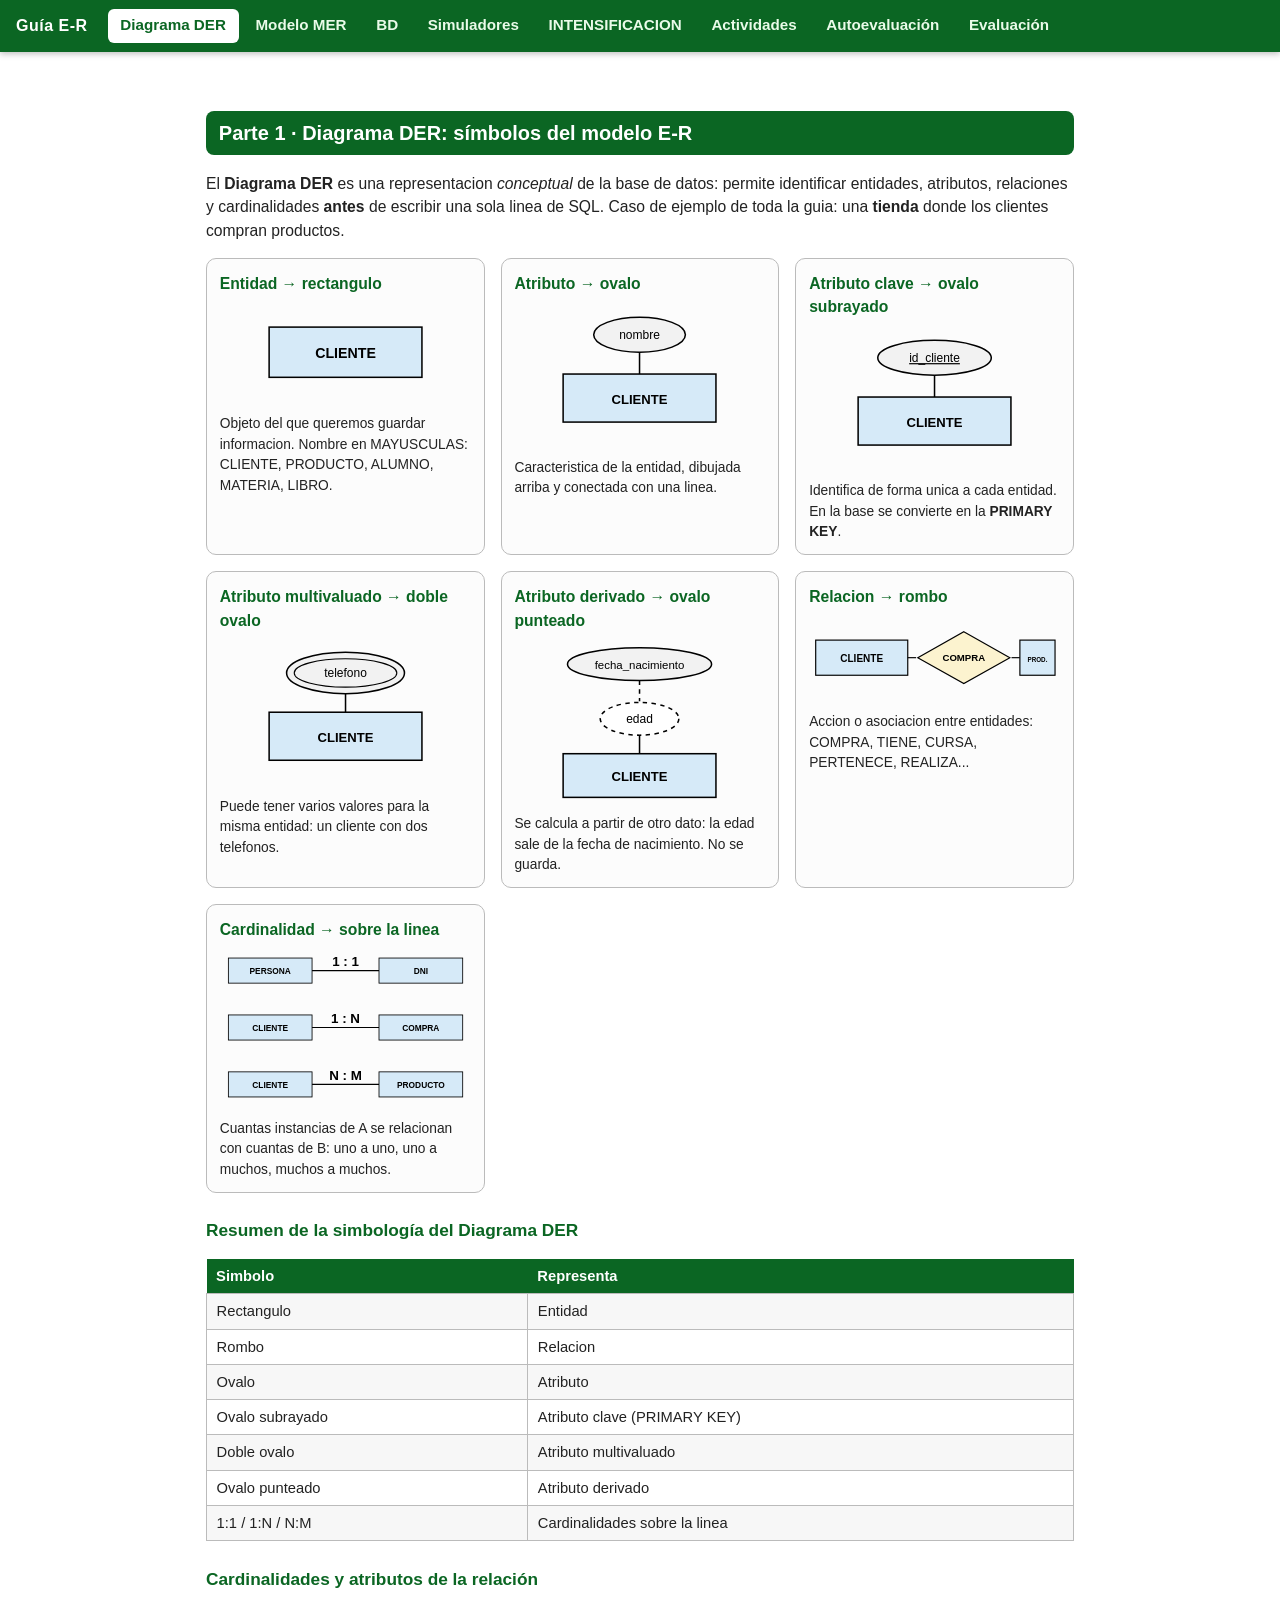
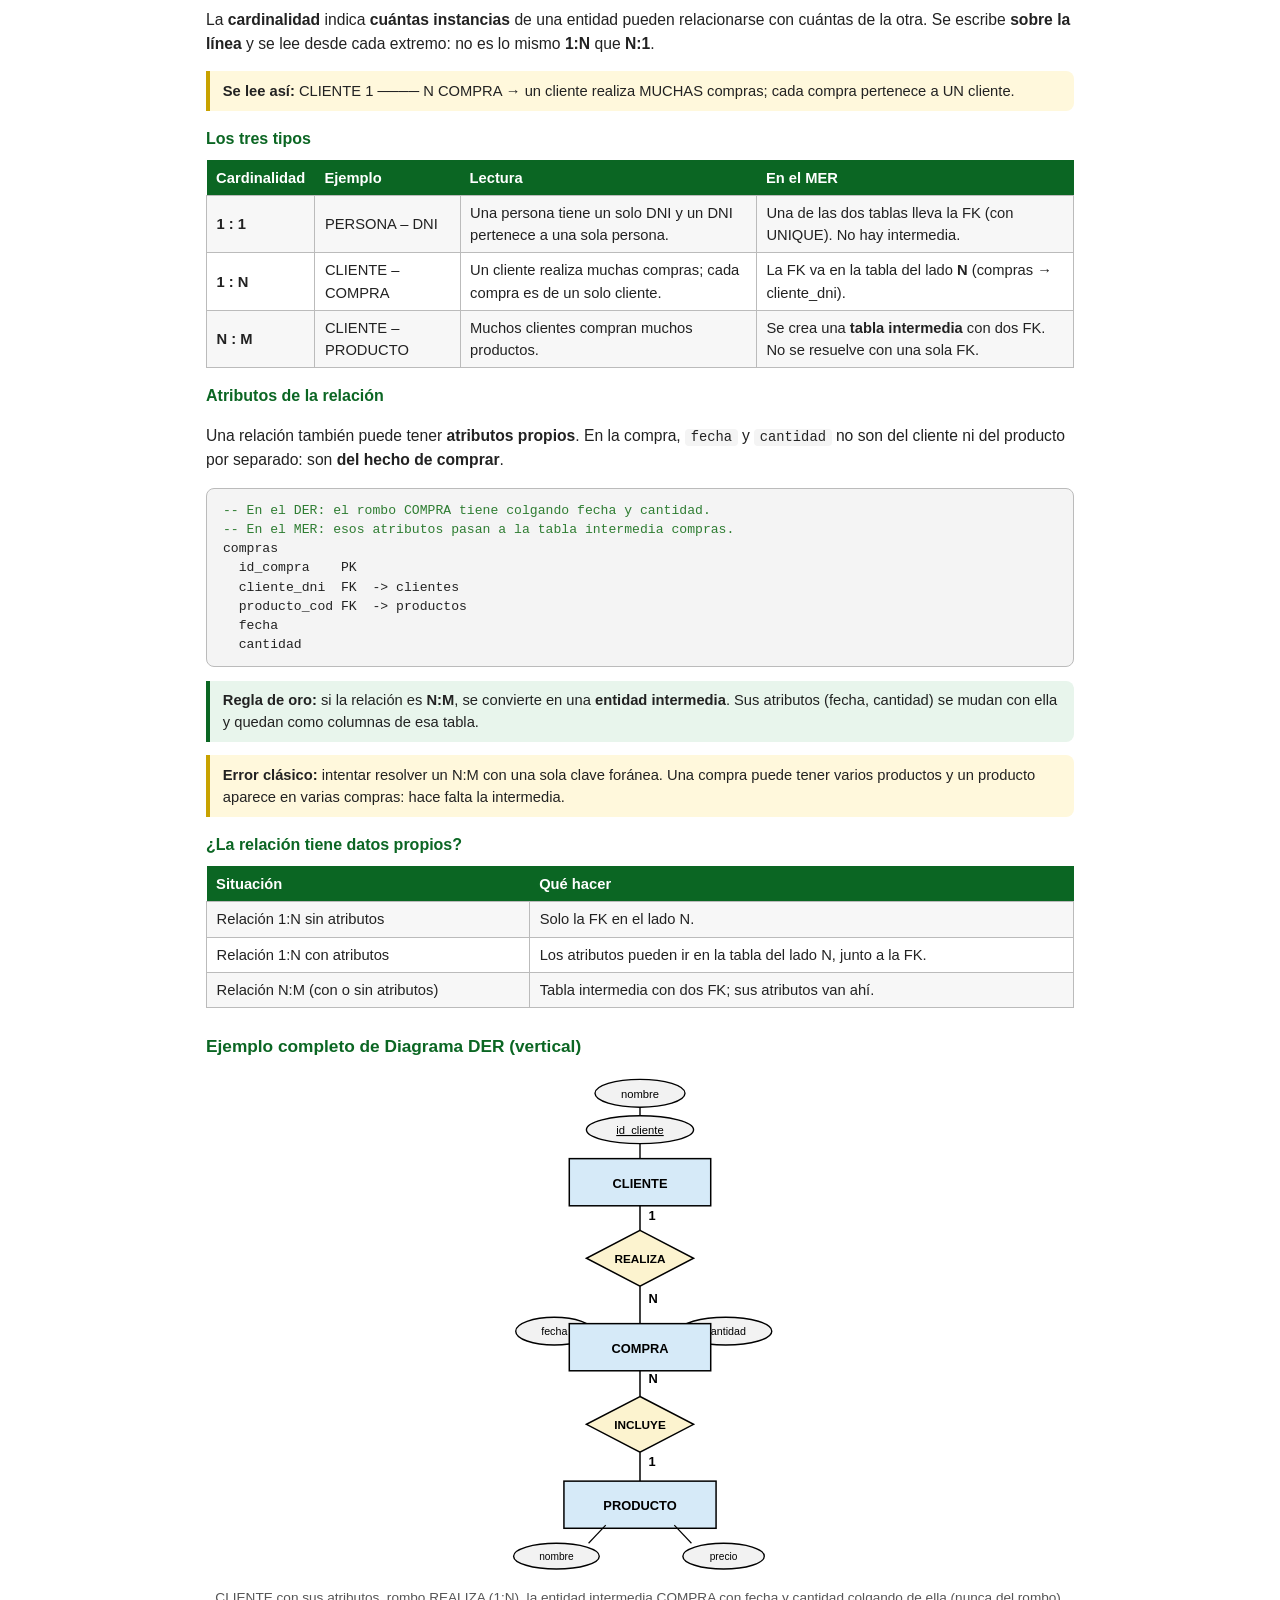
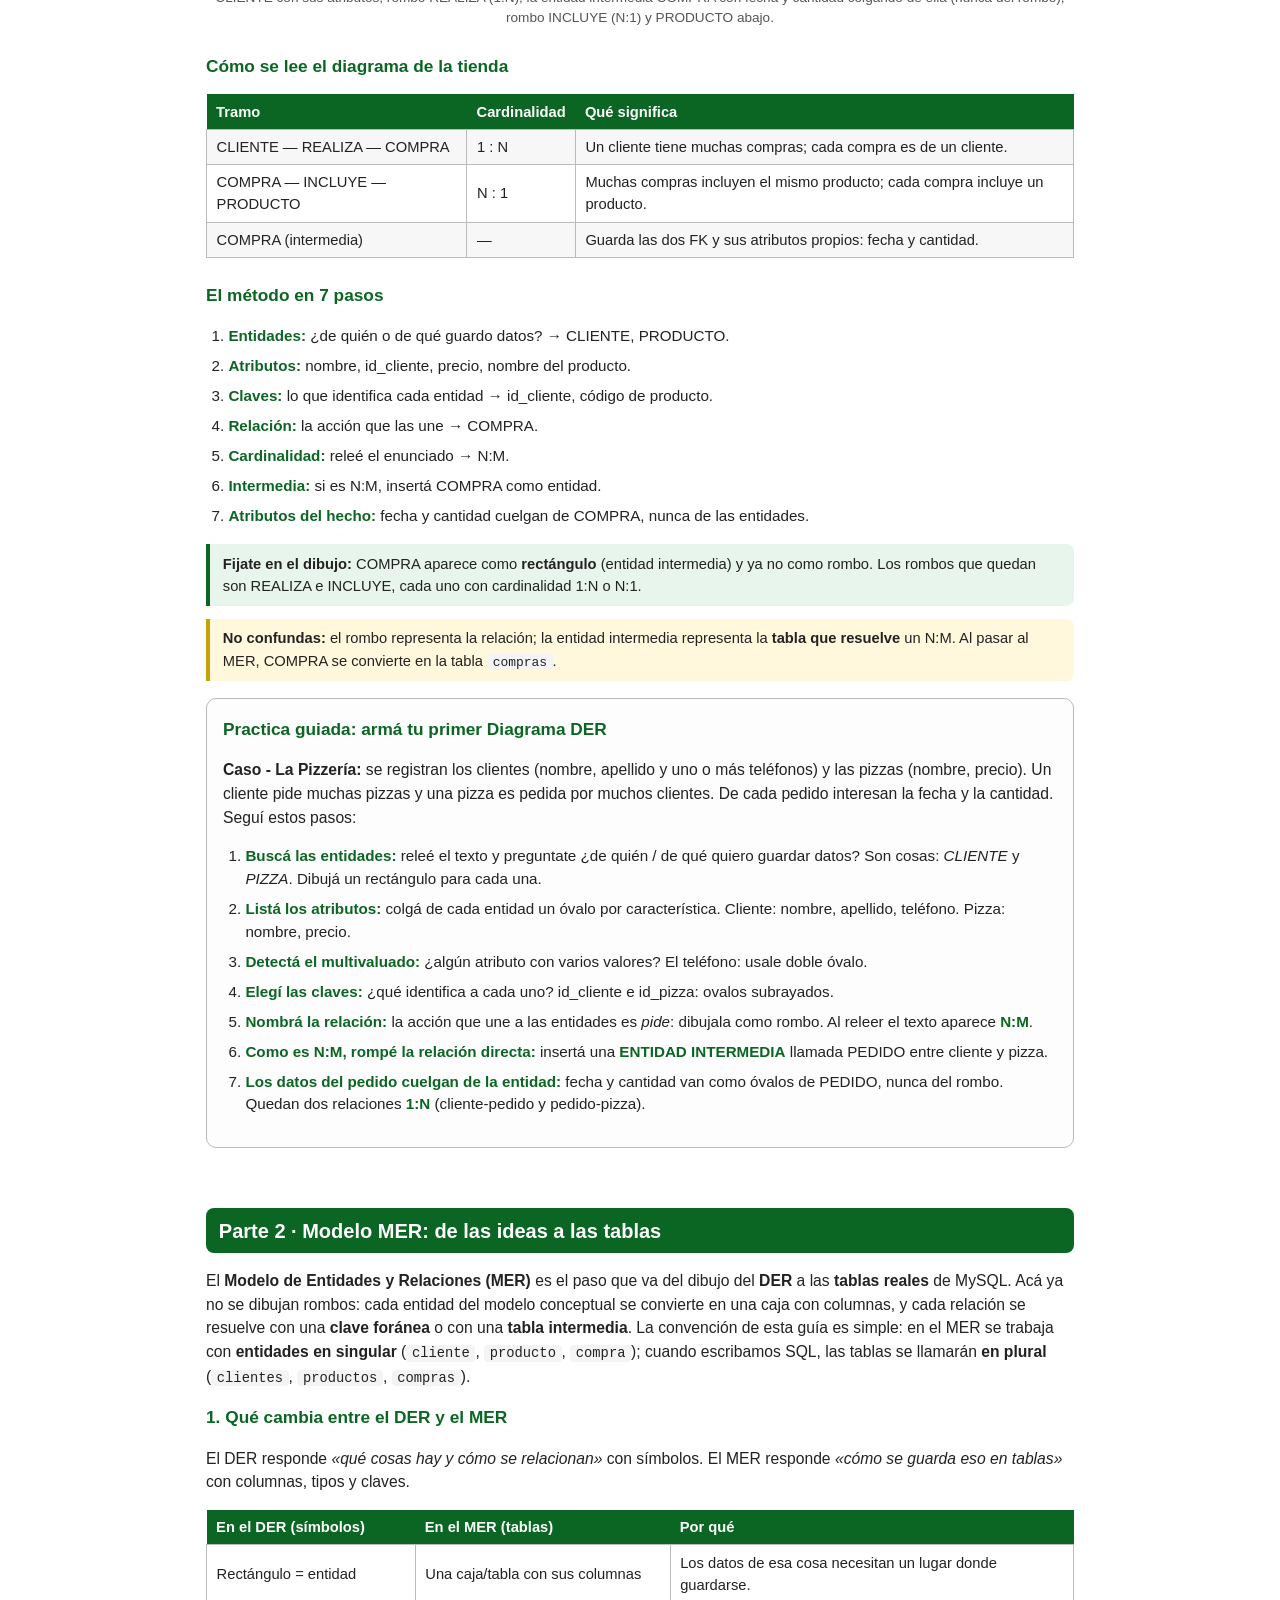
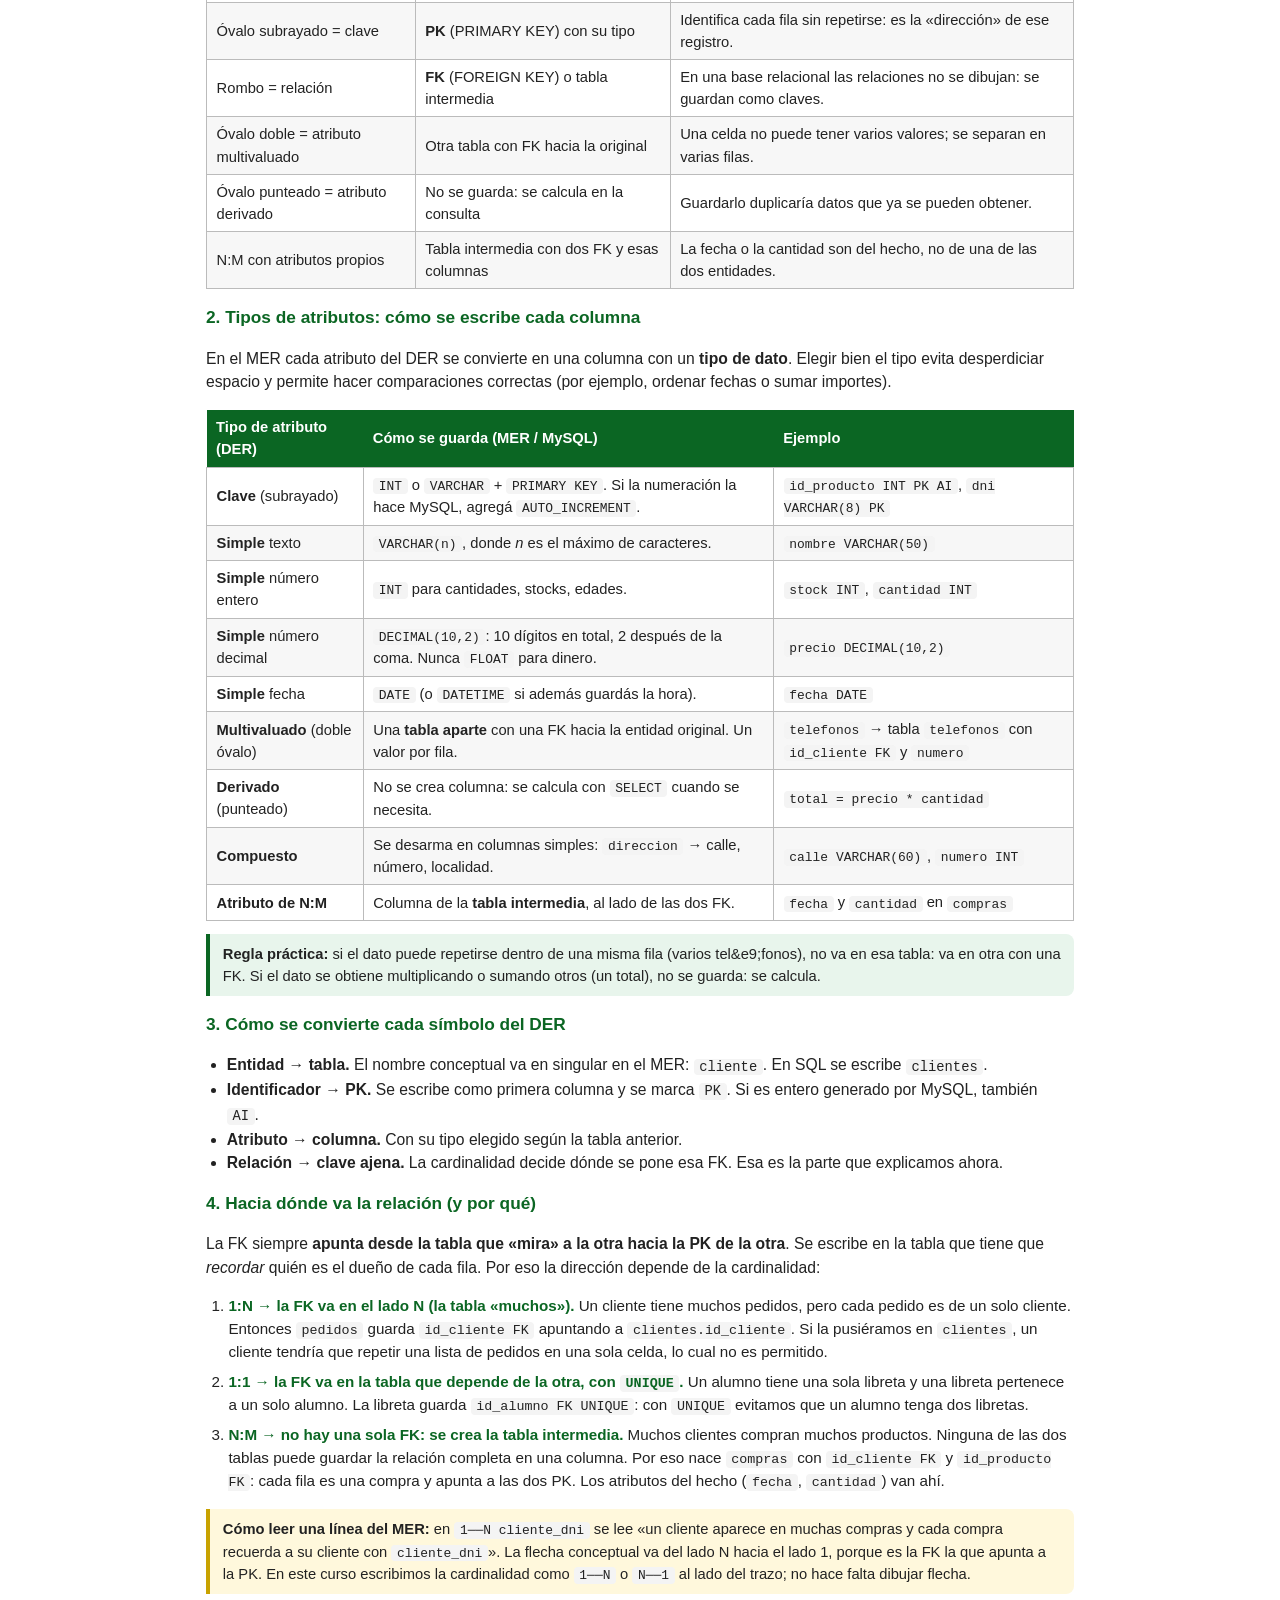
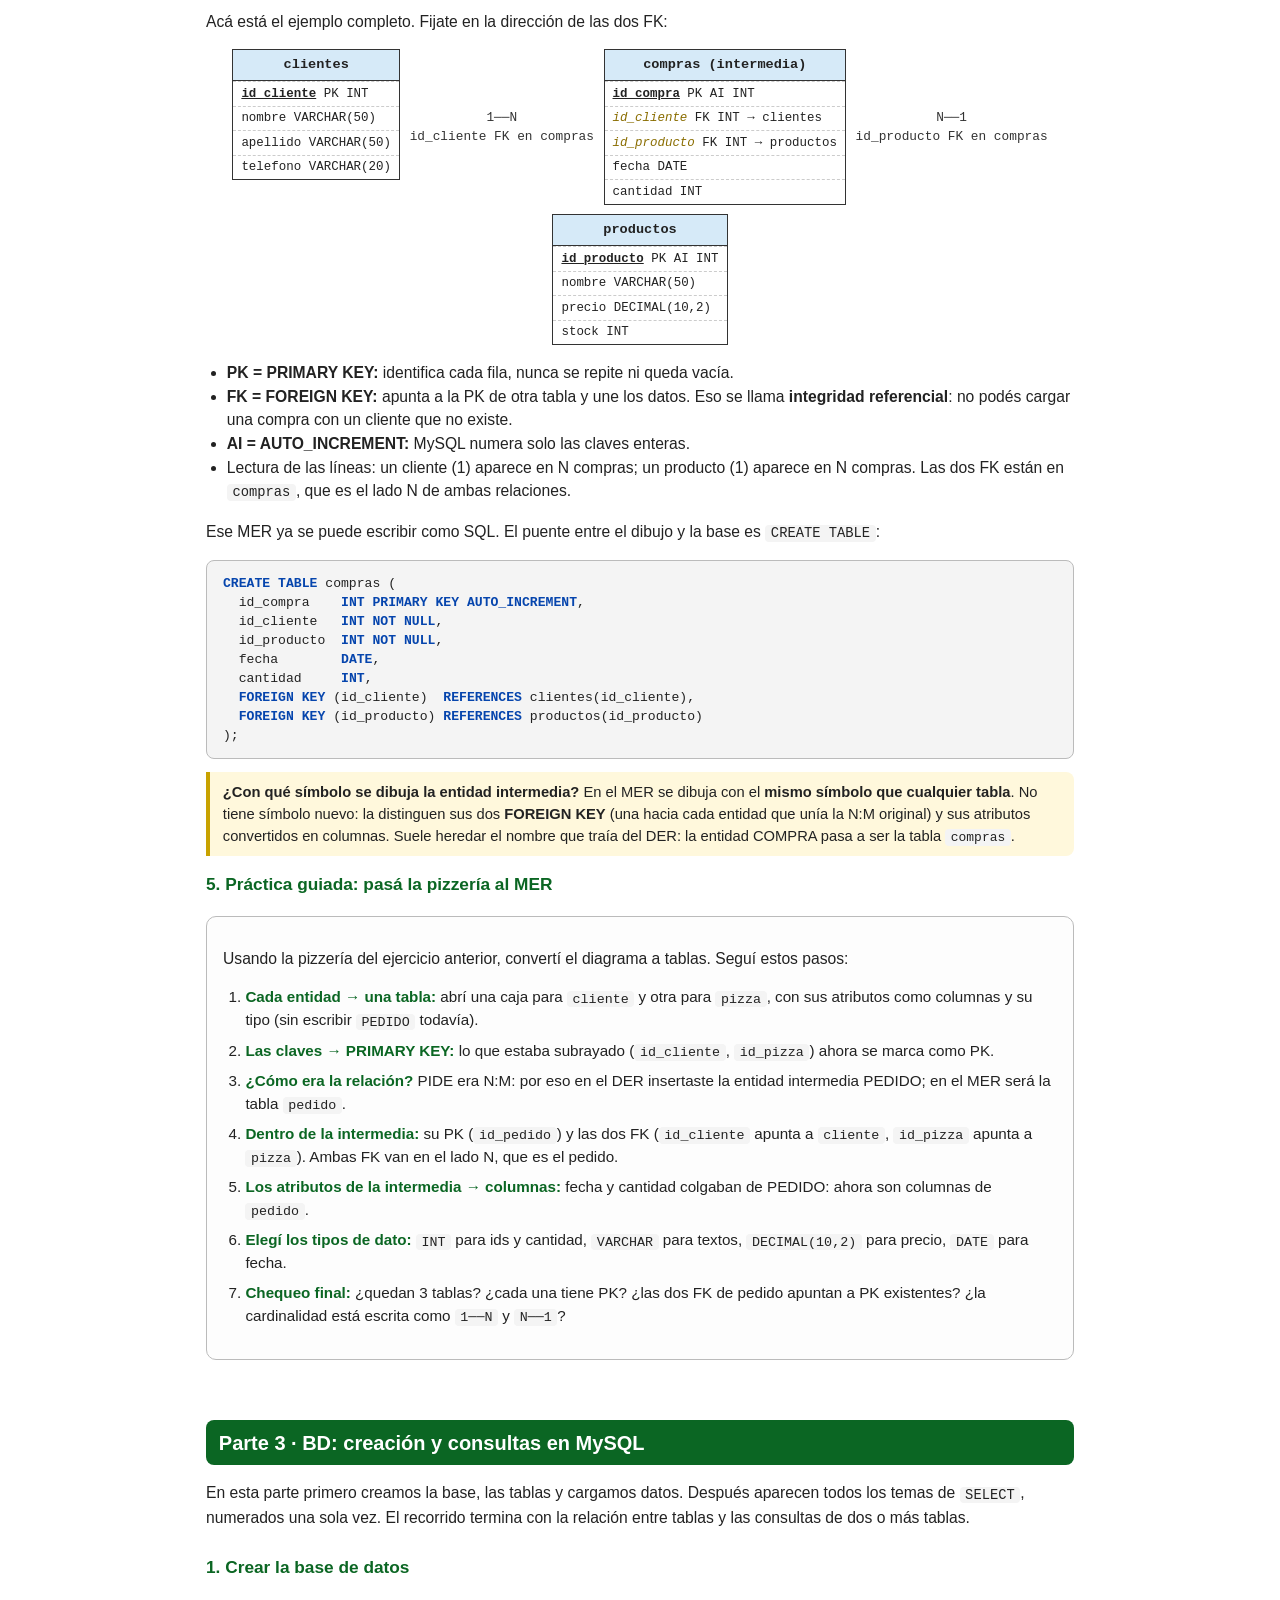
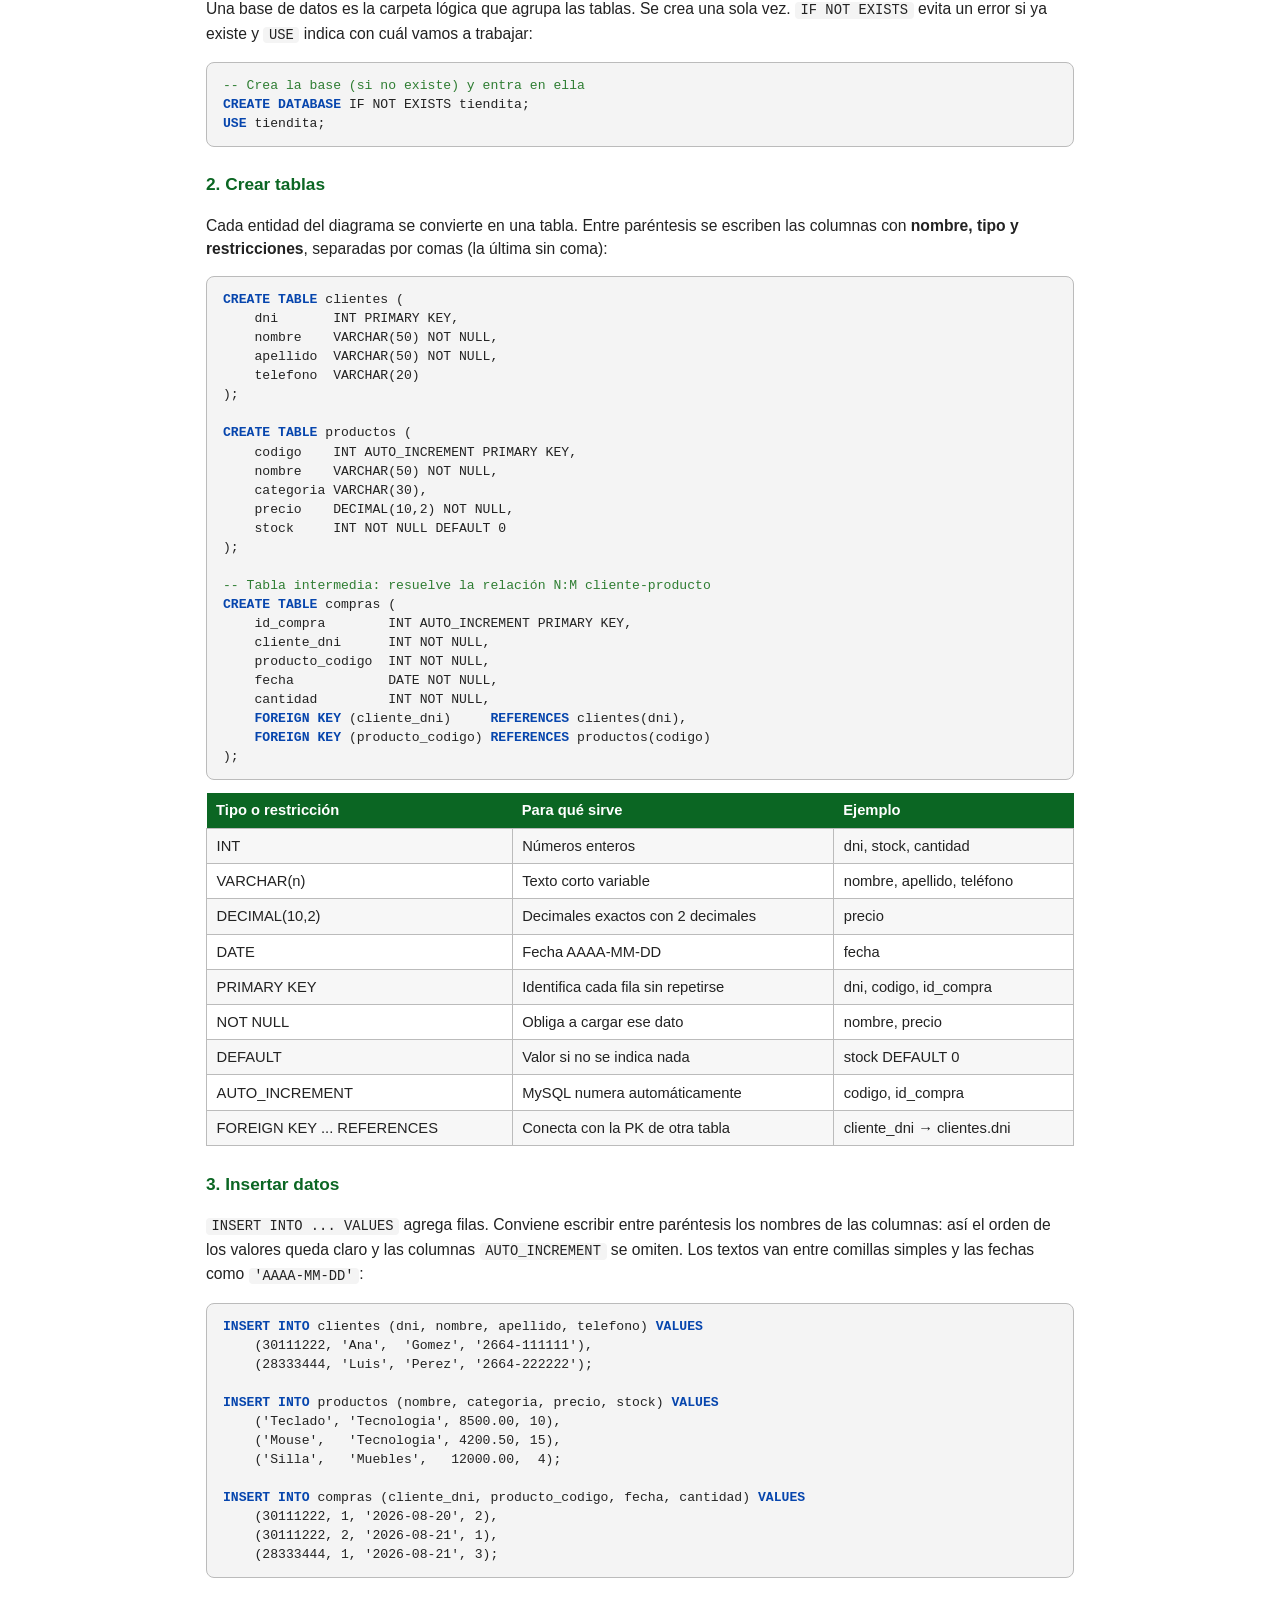
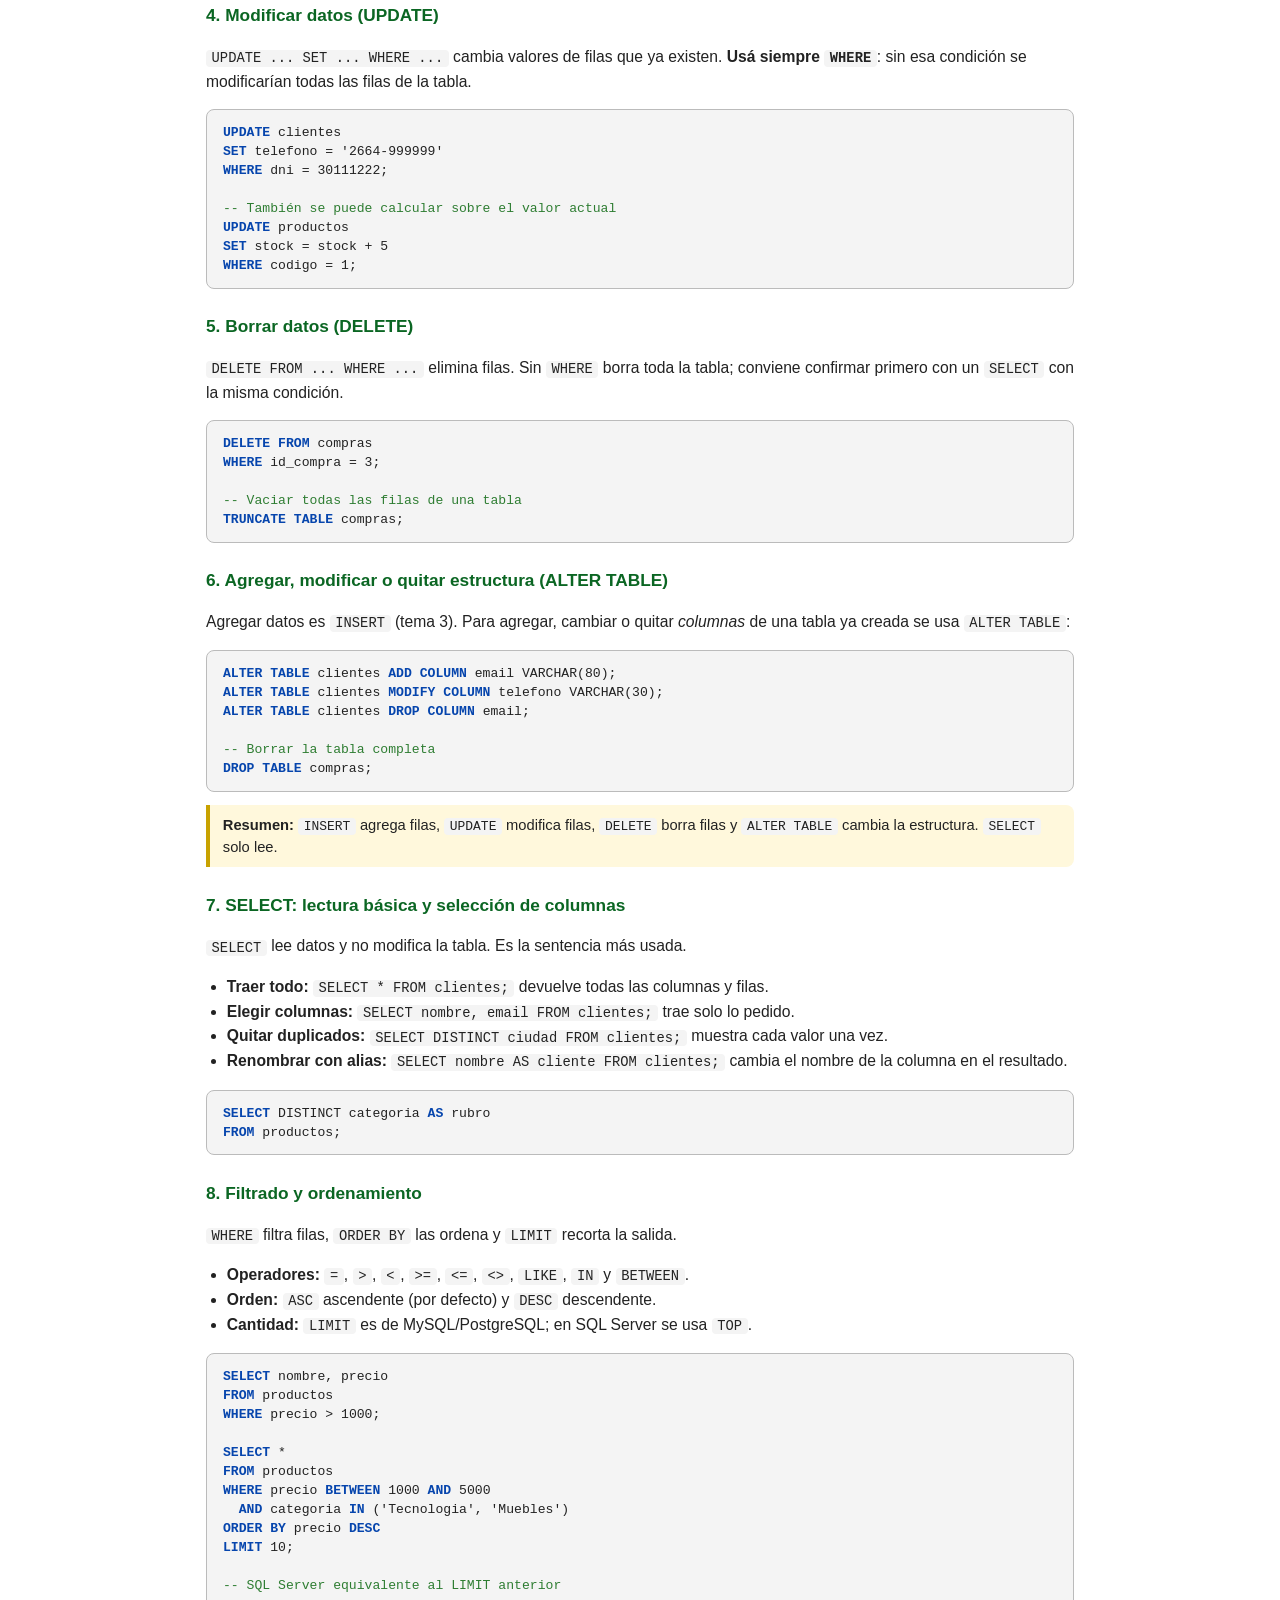
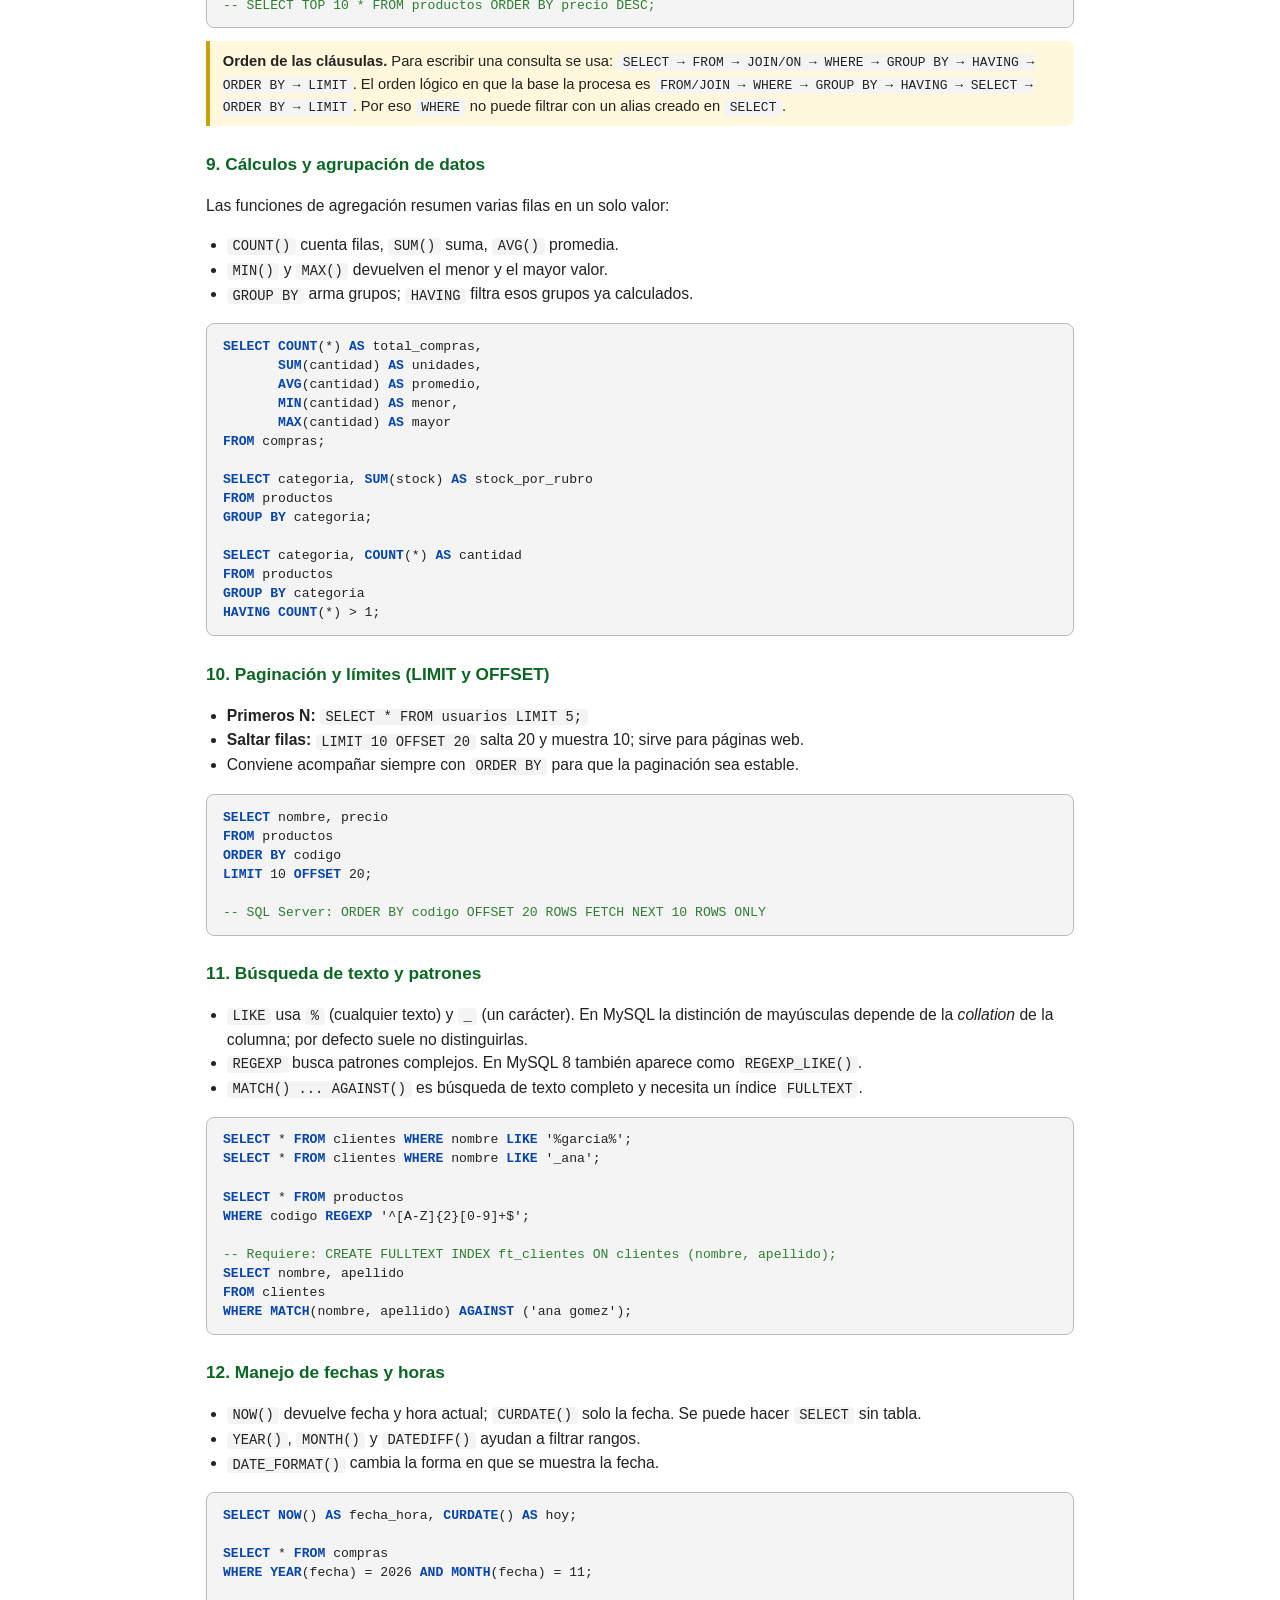
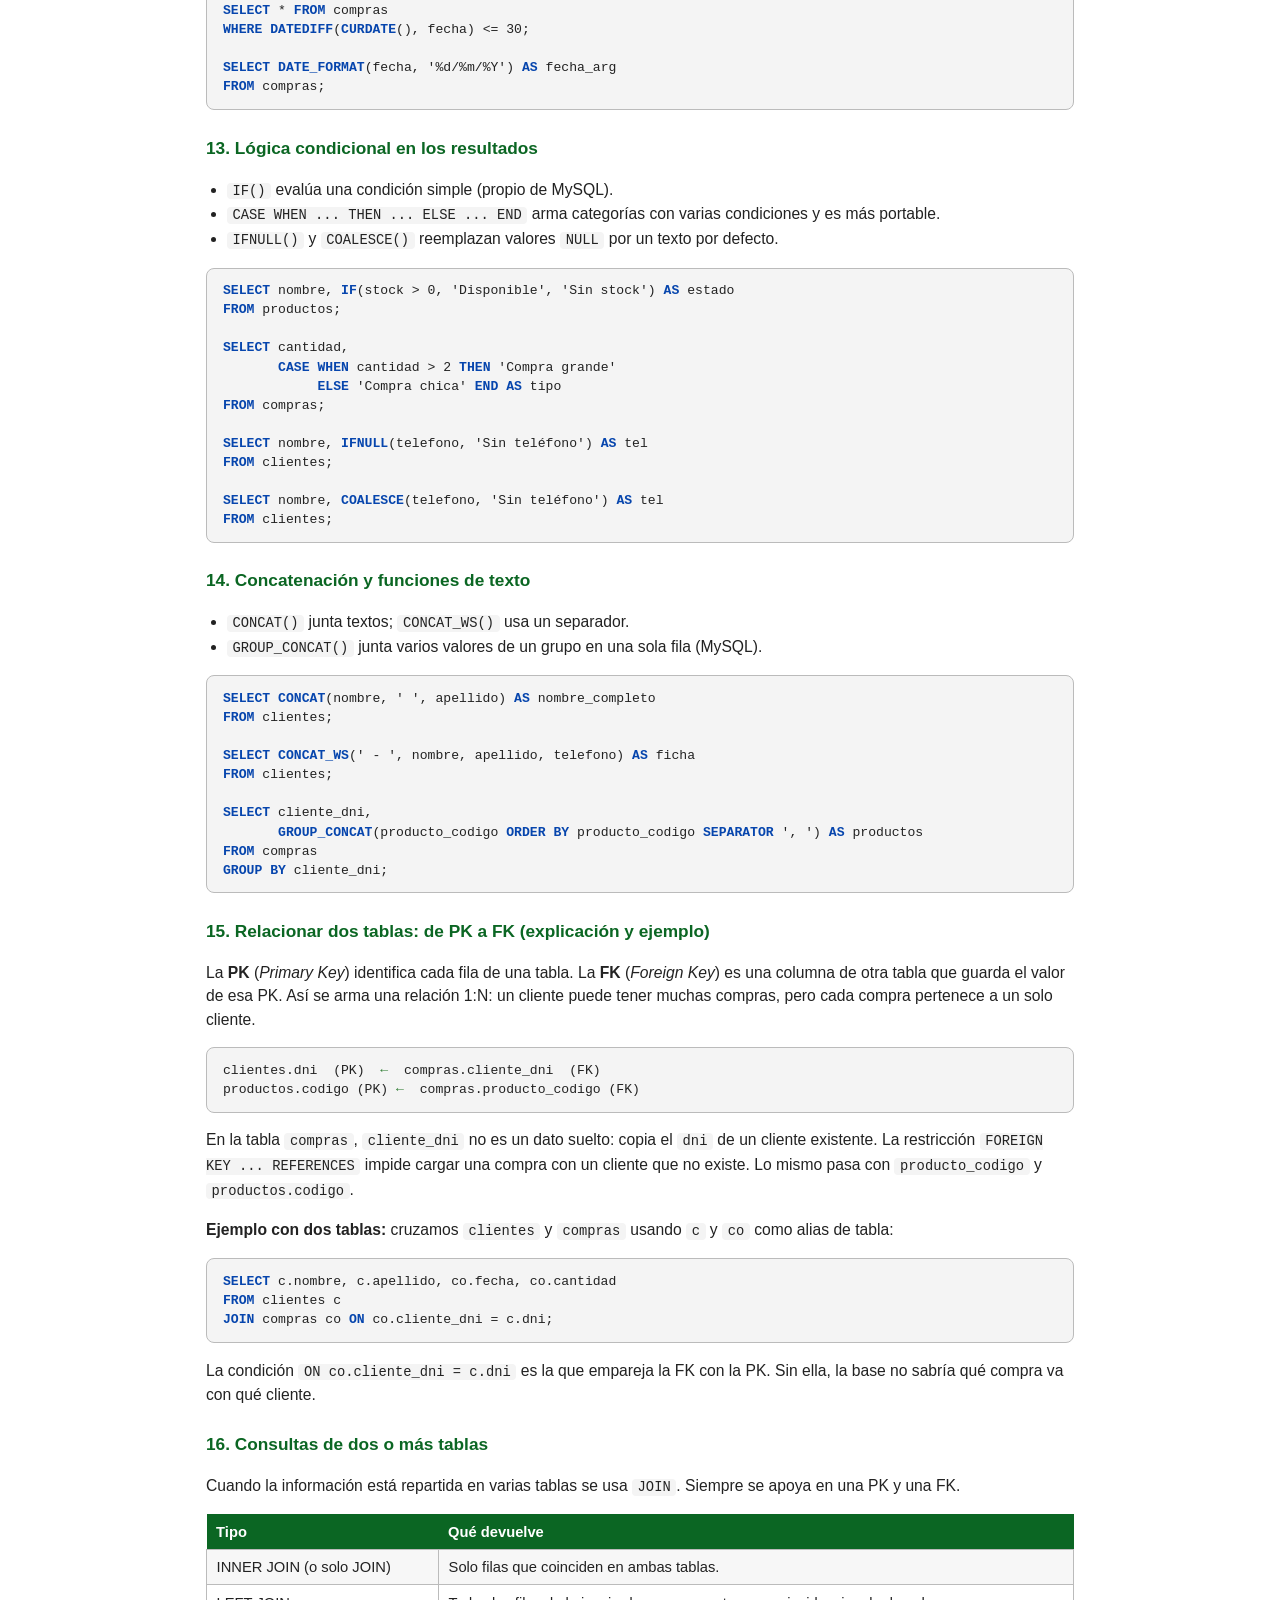
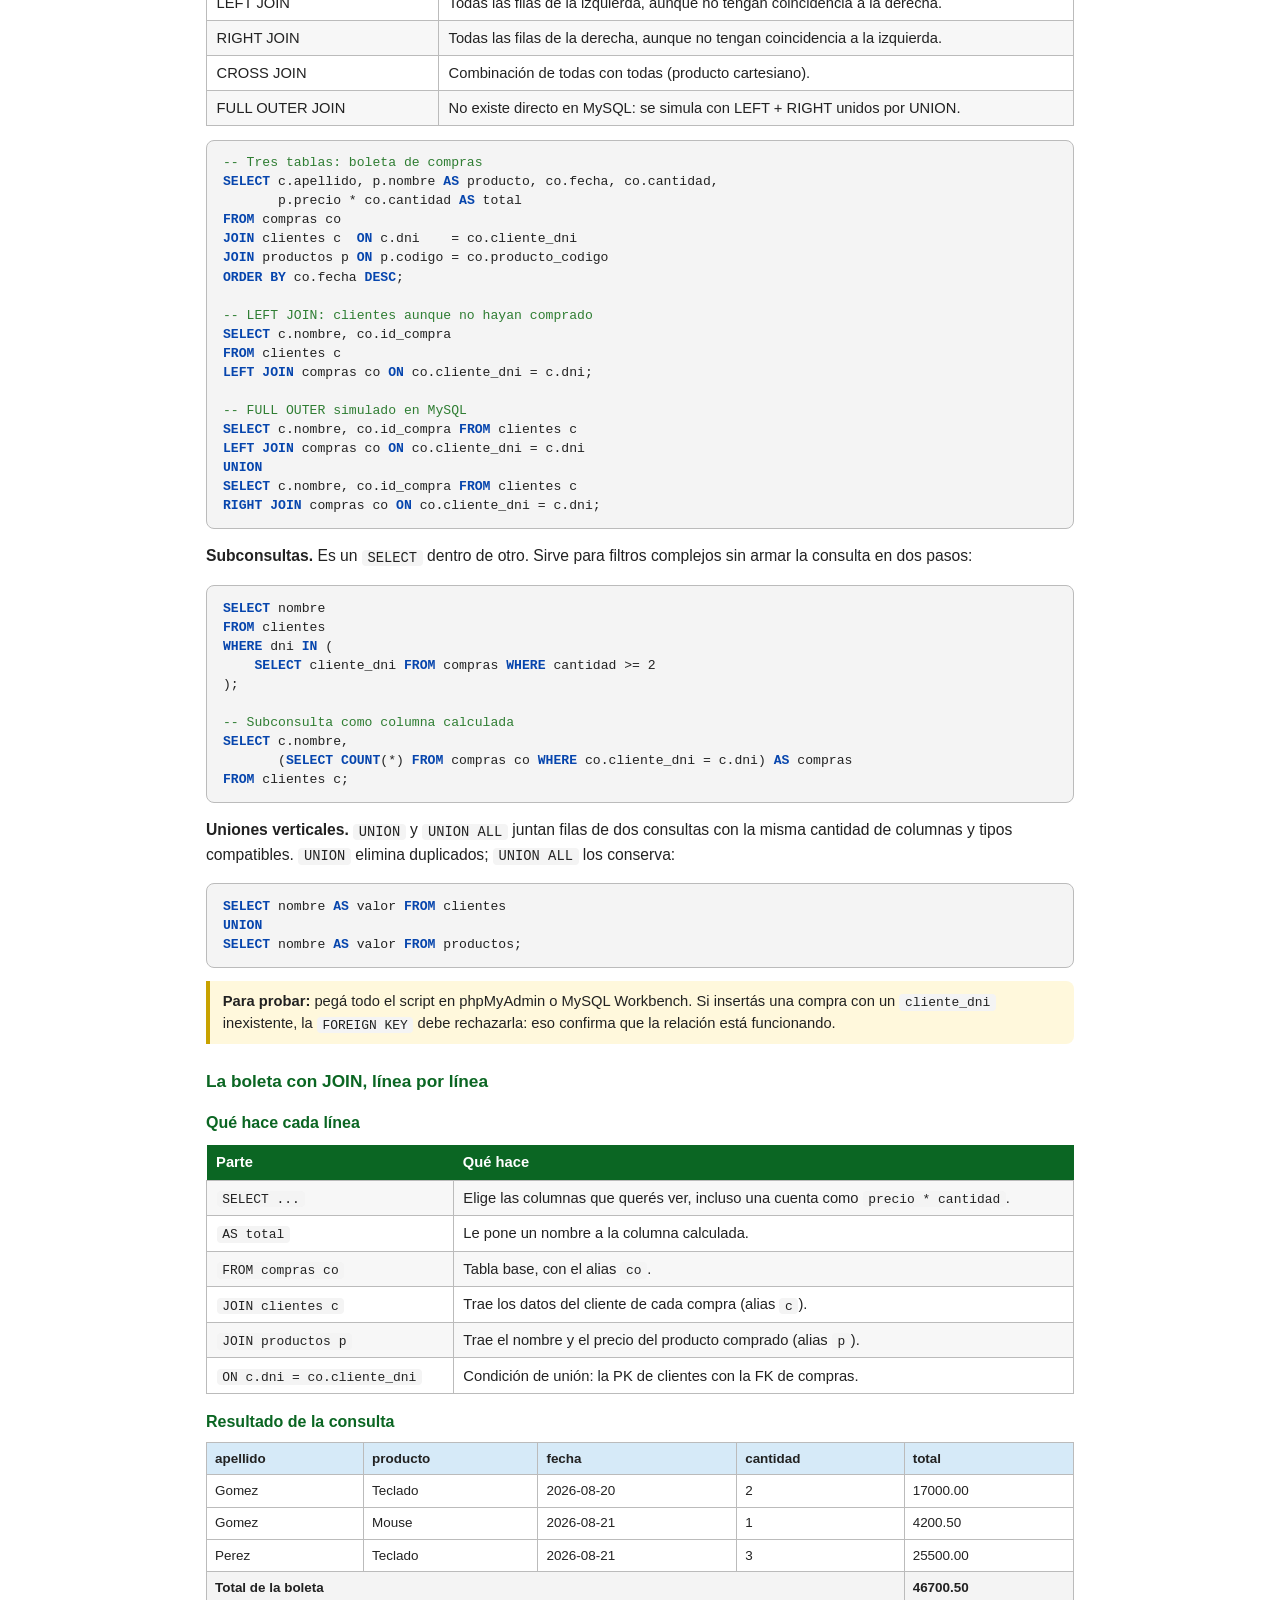
==== commit 7f961e2c: "Ampliar la guia MER con tipos de atributos y direccion de relaciones" ====
--- a/unamasdesistemas/index.html
+++ b/unamasdesistemas/index.html
@@ -425,7 +425,7 @@
   <p>Una relación también puede tener <strong>atributos propios</strong>. En la compra,
   <code>fecha</code> y <code>cantidad</code> no son del cliente ni del producto por separado:
   son <strong>del hecho de comprar</strong>.</p>
-<pre class="codigo"><span class="cm">-- En el MER: el rombo COMPRA tiene colgando fecha y cantidad.</span>
+<pre class="codigo"><span class="cm">-- En el DER: el rombo COMPRA tiene colgando fecha y cantidad.</span>
 <span class="cm">-- En el MER: esos atributos pasan a la tabla intermedia compras.</span>
 compras
   id_compra    PK
@@ -549,35 +549,114 @@
 <!-- ========================= MODELO MER ========================= -->
 <section id="mer">
   <h1>Parte 2 &middot; Modelo MER: de las ideas a las tablas</h1>
-  <p>El <strong>Modelo MER</strong> pasa del dibujo conceptual a las <strong>tablas</strong>
-  reales, como en MySQL Workbench: cada entidad se convierte en una caja con
-  sus campos adentro, marcando quien es PK y quien FK. La entidad
-  intermedia que nacio de la N:M (COMPRA) tambien es una tabla: contiene
-  las dos claves foraneas mas sus atributos propios.</p>
-
+  <p>El <strong>Modelo de Entidades y Relaciones (MER)</strong> es el paso que va del
+  dibujo del <strong>DER</strong> a las <strong>tablas reales</strong> de MySQL. Ac&aacute;
+  ya no se dibujan rombos: cada entidad del modelo conceptual se convierte en una
+  caja con columnas, y cada relaci&oacute;n se resuelve con una <strong>clave for&aacute;nea</strong>
+  o con una <strong>tabla intermedia</strong>. La convenci&oacute;n de esta gu&iacute;a es simple:
+  en el MER se trabaja con <strong>entidades en singular</strong> (<code>cliente</code>,
+  <code>producto</code>, <code>compra</code>); cuando escribamos SQL, las tablas se llamar&aacute;n
+  <strong>en plural</strong> (<code>clientes</code>, <code>productos</code>, <code>compras</code>).</p>
+
+  <h2 class="sub">1. Qu&eacute; cambia entre el DER y el MER</h2>
+  <p>El DER responde <em>«qu&eacute; cosas hay y c&oacute;mo se relacionan»</em> con s&iacute;mbolos.
+  El MER responde <em>«c&oacute;mo se guarda eso en tablas»</em> con columnas, tipos y claves.</p>
+  <table class="datos">
+    <thead><tr><th>En el DER (s&iacute;mbolos)</th><th>En el MER (tablas)</th><th>Por qu&eacute;</th></tr></thead>
+    <tbody>
+      <tr><td>Rect&aacute;ngulo = entidad</td><td>Una caja/tabla con sus columnas</td><td>Los datos de esa cosa necesitan un lugar donde guardarse.</td></tr>
+      <tr><td>&Oacute;valo subrayado = clave</td><td><strong>PK</strong> (PRIMARY KEY) con su tipo</td><td>Identifica cada fila sin repetirse: es la «direcci&oacute;n» de ese registro.</td></tr>
+      <tr><td>Rombo = relaci&oacute;n</td><td><strong>FK</strong> (FOREIGN KEY) o tabla intermedia</td><td>En una base relacional las relaciones no se dibujan: se guardan como claves.</td></tr>
+      <tr><td>&Oacute;valo doble = atributo multivaluado</td><td>Otra tabla con FK hacia la original</td><td>Una celda no puede tener varios valores; se separan en varias filas.</td></tr>
+      <tr><td>&Oacute;valo punteado = atributo derivado</td><td>No se guarda: se calcula en la consulta</td><td>Guardarlo duplicar&iacute;a datos que ya se pueden obtener.</td></tr>
+      <tr><td>N:M con atributos propios</td><td>Tabla intermedia con dos FK y esas columnas</td><td>La fecha o la cantidad son del hecho, no de una de las dos entidades.</td></tr>
+    </tbody>
+  </table>
+
+  <h2 class="sub">2. Tipos de atributos: c&oacute;mo se escribe cada columna</h2>
+  <p>En el MER cada atributo del DER se convierte en una columna con un <strong>tipo de dato</strong>.
+  Elegir bien el tipo evita desperdiciar espacio y permite hacer comparaciones correctas
+  (por ejemplo, ordenar fechas o sumar importes).</p>
+  <table class="datos">
+    <thead><tr><th>Tipo de atributo (DER)</th><th>C&oacute;mo se guarda (MER / MySQL)</th><th>Ejemplo</th></tr></thead>
+    <tbody>
+      <tr><td><strong>Clave</strong> (subrayado)</td><td><code>INT</code> o <code>VARCHAR</code> + <code>PRIMARY KEY</code>. Si la numeraci&oacute;n la hace MySQL, agreg&aacute; <code>AUTO_INCREMENT</code>.</td><td><code>id_producto INT PK AI</code>, <code>dni VARCHAR(8) PK</code></td></tr>
+      <tr><td><strong>Simple</strong> texto</td><td><code>VARCHAR(n)</code>, donde <em>n</em> es el m&aacute;ximo de caracteres.</td><td><code>nombre VARCHAR(50)</code></td></tr>
+      <tr><td><strong>Simple</strong> n&uacute;mero entero</td><td><code>INT</code> para cantidades, stocks, edades.</td><td><code>stock INT</code>, <code>cantidad INT</code></td></tr>
+      <tr><td><strong>Simple</strong> n&uacute;mero decimal</td><td><code>DECIMAL(10,2)</code>: 10 d&iacute;gitos en total, 2 despu&eacute;s de la coma. Nunca <code>FLOAT</code> para dinero.</td><td><code>precio DECIMAL(10,2)</code></td></tr>
+      <tr><td><strong>Simple</strong> fecha</td><td><code>DATE</code> (o <code>DATETIME</code> si adem&aacute;s guard&aacute;s la hora).</td><td><code>fecha DATE</code></td></tr>
+      <tr><td><strong>Multivaluado</strong> (doble &oacute;valo)</td><td>Una <strong>tabla aparte</strong> con una FK hacia la entidad original. Un valor por fila.</td><td><code>telefonos</code> &rarr; tabla <code>telefonos</code> con <code>id_cliente FK</code> y <code>numero</code></td></tr>
+      <tr><td><strong>Derivado</strong> (punteado)</td><td>No se crea columna: se calcula con <code>SELECT</code> cuando se necesita.</td><td><code>total = precio * cantidad</code></td></tr>
+      <tr><td><strong>Compuesto</strong></td><td>Se desarma en columnas simples: <code>direccion</code> &rarr; calle, n&uacute;mero, localidad.</td><td><code>calle VARCHAR(60)</code>, <code>numero INT</code></td></tr>
+      <tr><td><strong>Atributo de N:M</strong></td><td>Columna de la <strong>tabla intermedia</strong>, al lado de las dos FK.</td><td><code>fecha</code> y <code>cantidad</code> en <code>compras</code></td></tr>
+    </tbody>
+  </table>
+  <div class="okbox"><strong>Regla pr&aacute;ctica:</strong> si el dato puede repetirse dentro de una
+  misma fila (varios tel&e9;fonos), no va en esa tabla: va en otra con una FK. Si el dato se obtiene
+  multiplicando o sumando otros (un total), no se guarda: se calcula.</div>
+
+  <h2 class="sub">3. C&oacute;mo se convierte cada s&iacute;mbolo del DER</h2>
+  <ul>
+    <li><strong>Entidad &rarr; tabla.</strong> El nombre conceptual va en singular en el MER:
+    <code>cliente</code>. En SQL se escribe <code>clientes</code>.</li>
+    <li><strong>Identificador &rarr; PK.</strong> Se escribe como primera columna y se marca
+    <code>PK</code>. Si es entero generado por MySQL, tambi&eacute;n <code>AI</code>.</li>
+    <li><strong>Atributo &rarr; columna.</strong> Con su tipo elegido seg&uacute;n la tabla anterior.</li>
+    <li><strong>Relaci&oacute;n &rarr; clave ajena.</strong> La cardinalidad decide d&oacute;nde
+    se pone esa FK. Esa es la parte que explicamos ahora.</li>
+  </ul>
+
+  <h2 class="sub">4. Hacia d&oacute;nde va la relaci&oacute;n (y por qu&eacute;)</h2>
+  <p>La FK siempre <strong>apunta desde la tabla que «mira» a la otra hacia la PK de la otra</strong>.
+  Se escribe en la tabla que tiene que <em>recordar</em> qui&eacute;n es el due&ntilde;o de cada fila.
+  Por eso la direcci&oacute;n depende de la cardinalidad:</p>
+  <ol class="pasos">
+    <li><strong>1:N &rarr; la FK va en el lado N (la tabla «muchos»).</strong>
+    Un cliente tiene muchos pedidos, pero cada pedido es de un solo cliente. Entonces
+    <code>pedidos</code> guarda <code>id_cliente FK</code> apuntando a <code>clientes.id_cliente</code>.
+    Si la pusi&eacute;ramos en <code>clientes</code>, un cliente tendr&iacute;a que repetir una lista
+    de pedidos en una sola celda, lo cual no es permitido.</li>
+    <li><strong>1:1 &rarr; la FK va en la tabla que depende de la otra, con <code>UNIQUE</code>.</strong>
+    Un alumno tiene una sola libreta y una libreta pertenece a un solo alumno. La libreta
+    guarda <code>id_alumno FK UNIQUE</code>: con <code>UNIQUE</code> evitamos que un alumno
+    tenga dos libretas.</li>
+    <li><strong>N:M &rarr; no hay una sola FK: se crea la tabla intermedia.</strong>
+    Muchos clientes compran muchos productos. Ninguna de las dos tablas puede guardar la
+    relaci&oacute;n completa en una columna. Por eso nace <code>compras</code> con
+    <code>id_cliente FK</code> y <code>id_producto FK</code>: cada fila es una compra y apunta
+    a las dos PK. Los atributos del hecho (<code>fecha</code>, <code>cantidad</code>) van ah&iacute;.</li>
+  </ol>
+  <div class="nota"><strong>C&oacute;mo leer una l&iacute;nea del MER:</strong> en
+  <code>1──N cliente_dni</code> se lee «un cliente aparece en muchas compras y cada compra
+  recuerda a su cliente con <code>cliente_dni</code>». La flecha conceptual va del lado N
+  hacia el lado 1, porque es la FK la que apunta a la PK. En este curso escribimos la
+  cardinalidad como <code>1──N</code> o <code>N──1</code> al lado del trazo; no hace falta
+  dibujar flecha.</div>
+
+  <p>Ac&aacute; est&aacute; el ejemplo completo. Fijate en la direcci&oacute;n de las dos FK:</p>
   <div class="der-wrap">
     <div class="tblbox">
       <h4>clientes</h4>
-      <div><span class="pk">dni</span> PK INT</div>
+      <div><span class="pk">id_cliente</span> PK INT</div>
       <div>nombre VARCHAR(50)</div>
       <div>apellido VARCHAR(50)</div>
       <div>telefono VARCHAR(20)</div>
     </div>
     <div class="conector">1&#9472;&#9472;N
-cliente_dni</div>
+id_cliente FK en compras</div>
     <div class="tblbox">
       <h4>compras (intermedia)</h4>
       <div><span class="pk">id_compra</span> PK AI INT</div>
-      <div><span class="fk">cliente_dni</span> FK INT</div>
-      <div><span class="fk">producto_cod</span> FK INT</div>
+      <div><span class="fk">id_cliente</span> FK INT &rarr; clientes</div>
+      <div><span class="fk">id_producto</span> FK INT &rarr; productos</div>
       <div>fecha DATE</div>
       <div>cantidad INT</div>
     </div>
     <div class="conector">N&#9472;&#9472;1
-producto_cod</div>
+id_producto FK en compras</div>
     <div class="tblbox">
       <h4>productos</h4>
-      <div><span class="pk">codigo</span> PK AI INT</div>
+      <div><span class="pk">id_producto</span> PK AI INT</div>
       <div>nombre VARCHAR(50)</div>
       <div>precio DECIMAL(10,2)</div>
       <div>stock INT</div>
@@ -585,43 +664,54 @@
   </div>
 
   <ul>
-    <li><strong>PK = PRIMARY KEY:</strong> identifica cada fila, nunca se repite ni queda vacia.</li>
-    <li><strong>FK = FOREIGN KEY:</strong> apunta a la PK de otra tabla y une los datos.</li>
-    <li><strong>AI = AUTO_INCREMENT:</strong> MySQL numera solo.</li>
-    <li>Lectura de las lineas: un cliente (1) aparece en N compras; un producto (1) aparece en N compras.</li>
+    <li><strong>PK = PRIMARY KEY:</strong> identifica cada fila, nunca se repite ni queda vac&iacute;a.</li>
+    <li><strong>FK = FOREIGN KEY:</strong> apunta a la PK de otra tabla y une los datos. Eso se llama
+    <strong>integridad referencial</strong>: no pod&eacute;s cargar una compra con un cliente que no existe.</li>
+    <li><strong>AI = AUTO_INCREMENT:</strong> MySQL numera solo las claves enteras.</li>
+    <li>Lectura de las l&iacute;neas: un cliente (1) aparece en N compras; un producto (1) aparece en N
+    compras. Las dos FK est&aacute;n en <code>compras</code>, que es el lado N de ambas relaciones.</li>
   </ul>
 
-  <div class="nota">
-    <strong>&iquest;Con que simbolo se dibuja la entidad intermedia?</strong>
-    En el Modelo MER se dibuja con el <strong>mismo simbolo que cualquier tabla</strong>.
-    No tiene simbolo nuevo: la distinguen sus dos <strong>FOREIGN KEY</strong>
-    (una hacia cada entidad que unia la N:M original) y sus atributos
-    convertidos en columnas. Suele heredar el nombre que traia del Diagrama DER:
-    la entidad COMPRA pasa a ser la tabla <code>compras</code>.
-  </div>
-
+  <p>Ese MER ya se puede escribir como SQL. El puente entre el dibujo y la base es
+  <code>CREATE TABLE</code>:</p>
+<pre class="codigo"><span class="kw">CREATE TABLE</span> compras (
+  id_compra    <span class="kw">INT</span> <span class="kw">PRIMARY KEY AUTO_INCREMENT</span>,
+  id_cliente   <span class="kw">INT</span> <span class="kw">NOT NULL</span>,
+  id_producto  <span class="kw">INT</span> <span class="kw">NOT NULL</span>,
+  fecha        <span class="kw">DATE</span>,
+  cantidad     <span class="kw">INT</span>,
+  <span class="kw">FOREIGN KEY</span> (id_cliente)  <span class="kw">REFERENCES</span> clientes(id_cliente),
+  <span class="kw">FOREIGN KEY</span> (id_producto) <span class="kw">REFERENCES</span> productos(id_producto)
+);</pre>
+  <div class="nota"><strong>&iquest;Con qu&eacute; s&iacute;mbolo se dibuja la entidad intermedia?</strong>
+  En el MER se dibuja con el <strong>mismo s&iacute;mbolo que cualquier tabla</strong>. No tiene
+  s&iacute;mbolo nuevo: la distinguen sus dos <strong>FOREIGN KEY</strong> (una hacia cada entidad
+  que un&iacute;a la N:M original) y sus atributos convertidos en columnas. Suele heredar el nombre
+  que tra&iacute;a del DER: la entidad COMPRA pasa a ser la tabla <code>compras</code>.</div>
+
+  <h2 class="sub">5. Pr&aacute;ctica guiada: pas&aacute; la pizzer&iacute;a al MER</h2>
   <div class="ejercicio" data-ej="prac_mer">
-    <h2>Practica guiada: pas&aacute; ese Diagrama DER al Modelo MER</h2>
     <p>Usando la pizzer&iacute;a del ejercicio anterior, convert&iacute; el diagrama a
     tablas. Segu&iacute; estos pasos:</p>
     <ol class="pasos">
       <li><strong>Cada entidad &rarr; una tabla:</strong> abr&iacute; una caja para
-      <code>clientes</code> y otra para <code>pizzas</code>, con sus atributos como
-      columnas.</li>
+      <code>cliente</code> y otra para <code>pizza</code>, con sus atributos como
+      columnas y su tipo (sin escribir <code>PEDIDO</code> todav&iacute;a).</li>
       <li><strong>Las claves &rarr; PRIMARY KEY:</strong> lo que estaba subrayado
-      (id_cliente, id_pizza) ahora se marca como PK.</li>
-      <li><strong>&iquest;C&oacute;mo era la relaci&oacute;n?</strong> PIDE era N:M: por eso
-      en el Diagrama DER insertaste la entidad intermedia PEDIDO; en el Modelo MER ser&aacute;
-      la tabla <code>pedidos</code>.</li>
-      <li><strong>Dentro de la intermedia:</strong> su PK (id_pedido) y las dos
-      FK (id_cliente hacia clientes, id_pizza hacia pizzas).</li>
-      <li><strong>Los atributos de la intermedia &rarr; columnas:</strong> fecha y
-      cantidad colgaban de PEDIDO: ahora son columnas de
-      <code>pedidos</code>.</li>
-      <li><strong>Eleg&iacute; los tipos de dato:</strong> INT para ids y cantidad,
-      VARCHAR para textos, DECIMAL(10,2) para precio, DATE para fecha.</li>
-      <li><strong>Chequeo final:</strong> &iquest;quedan 3 tablas? &iquest;cada una
-      tiene PK? &iquest;las dos FK de pedidos apuntan a PK existentes?</li>
+      (<code>id_cliente</code>, <code>id_pizza</code>) ahora se marca como PK.</li>
+      <li><strong>&iquest;C&oacute;mo era la relaci&oacute;n?</strong> PIDE era N:M: por eso en el
+      DER insertaste la entidad intermedia PEDIDO; en el MER ser&aacute; la tabla <code>pedido</code>.</li>
+      <li><strong>Dentro de la intermedia:</strong> su PK (<code>id_pedido</code>) y las dos FK
+      (<code>id_cliente</code> apunta a <code>cliente</code>, <code>id_pizza</code> apunta a
+      <code>pizza</code>). Ambas FK van en el lado N, que es el pedido.</li>
+      <li><strong>Los atributos de la intermedia &rarr; columnas:</strong> fecha y cantidad
+      colgaban de PEDIDO: ahora son columnas de <code>pedido</code>.</li>
+      <li><strong>Eleg&iacute; los tipos de dato:</strong> <code>INT</code> para ids y cantidad,
+      <code>VARCHAR</code> para textos, <code>DECIMAL(10,2)</code> para precio,
+      <code>DATE</code> para fecha.</li>
+      <li><strong>Chequeo final:</strong> &iquest;quedan 3 tablas? &iquest;cada una tiene PK?
+      &iquest;las dos FK de pedido apuntan a PK existentes? &iquest;la cardinalidad est&aacute;
+      escrita como <code>1──N</code> y <code>N──1</code>?</li>
     </ol>
   </div>
 </section>
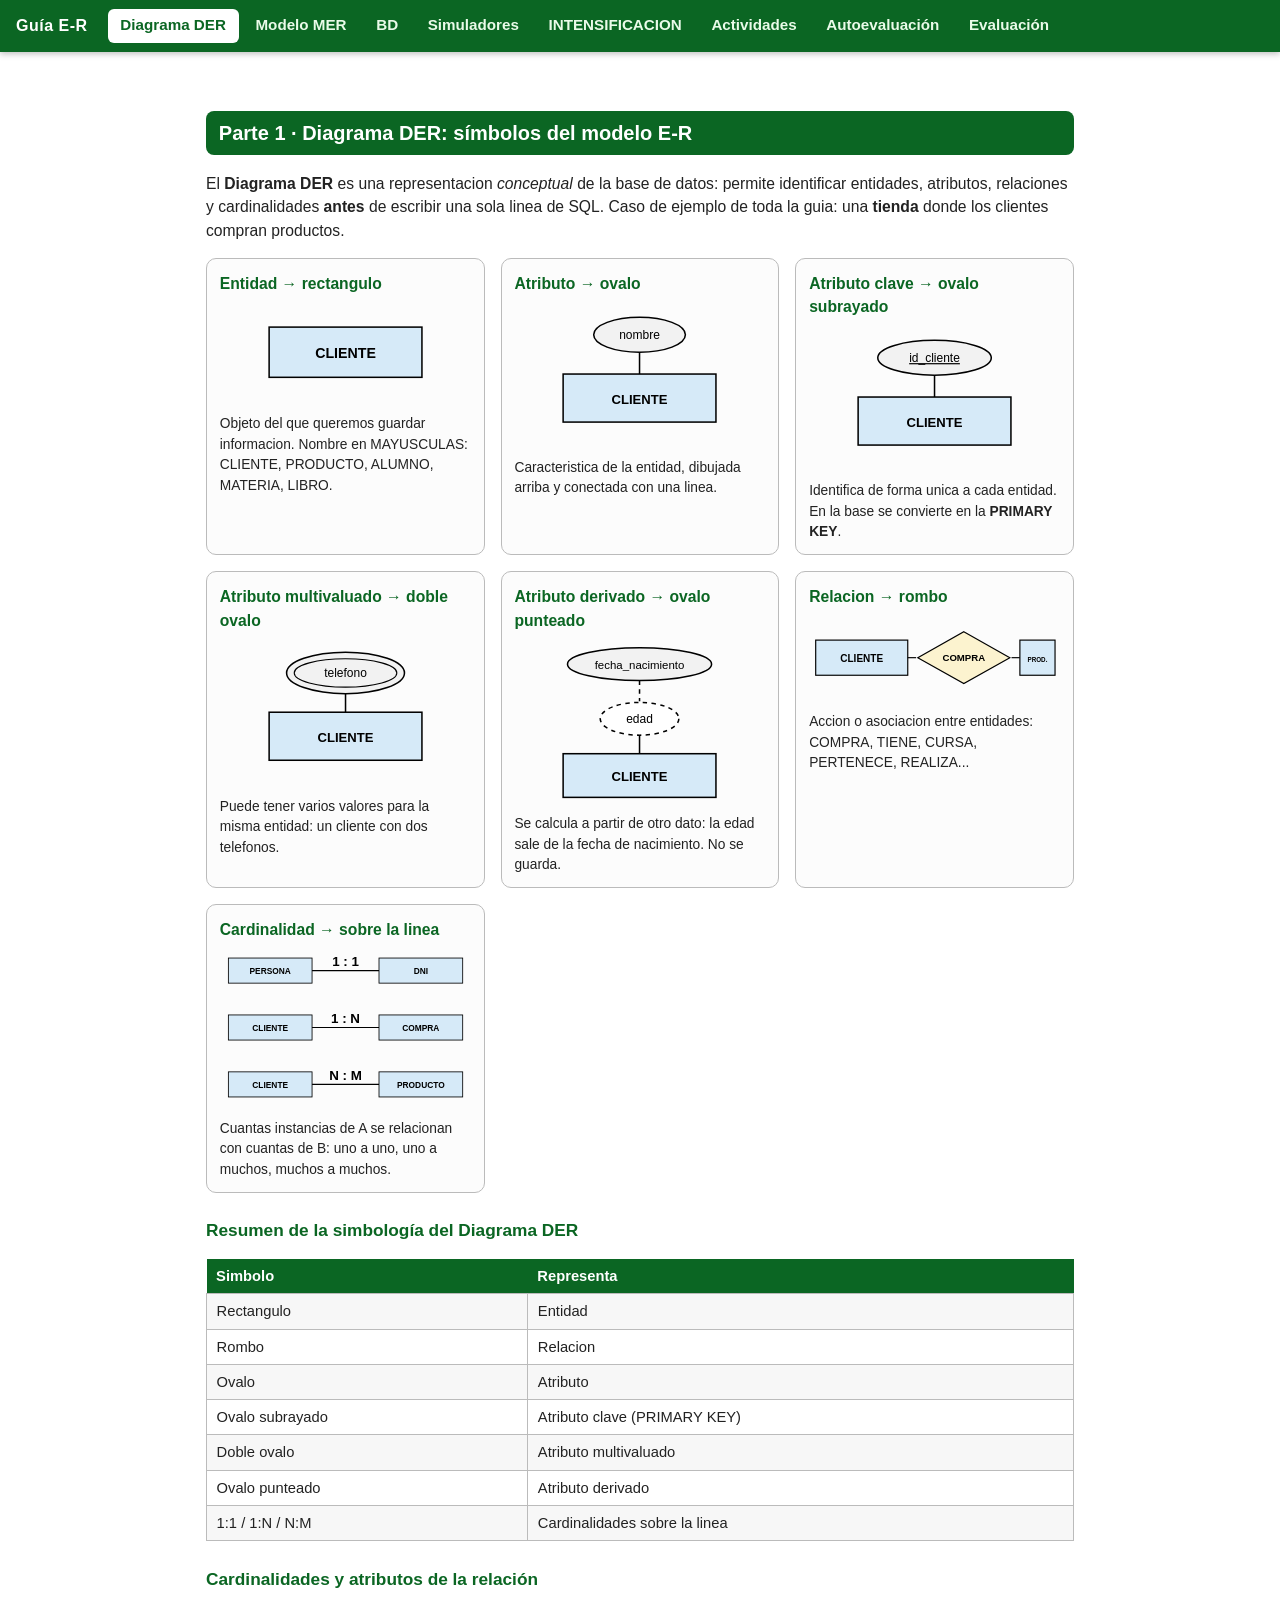
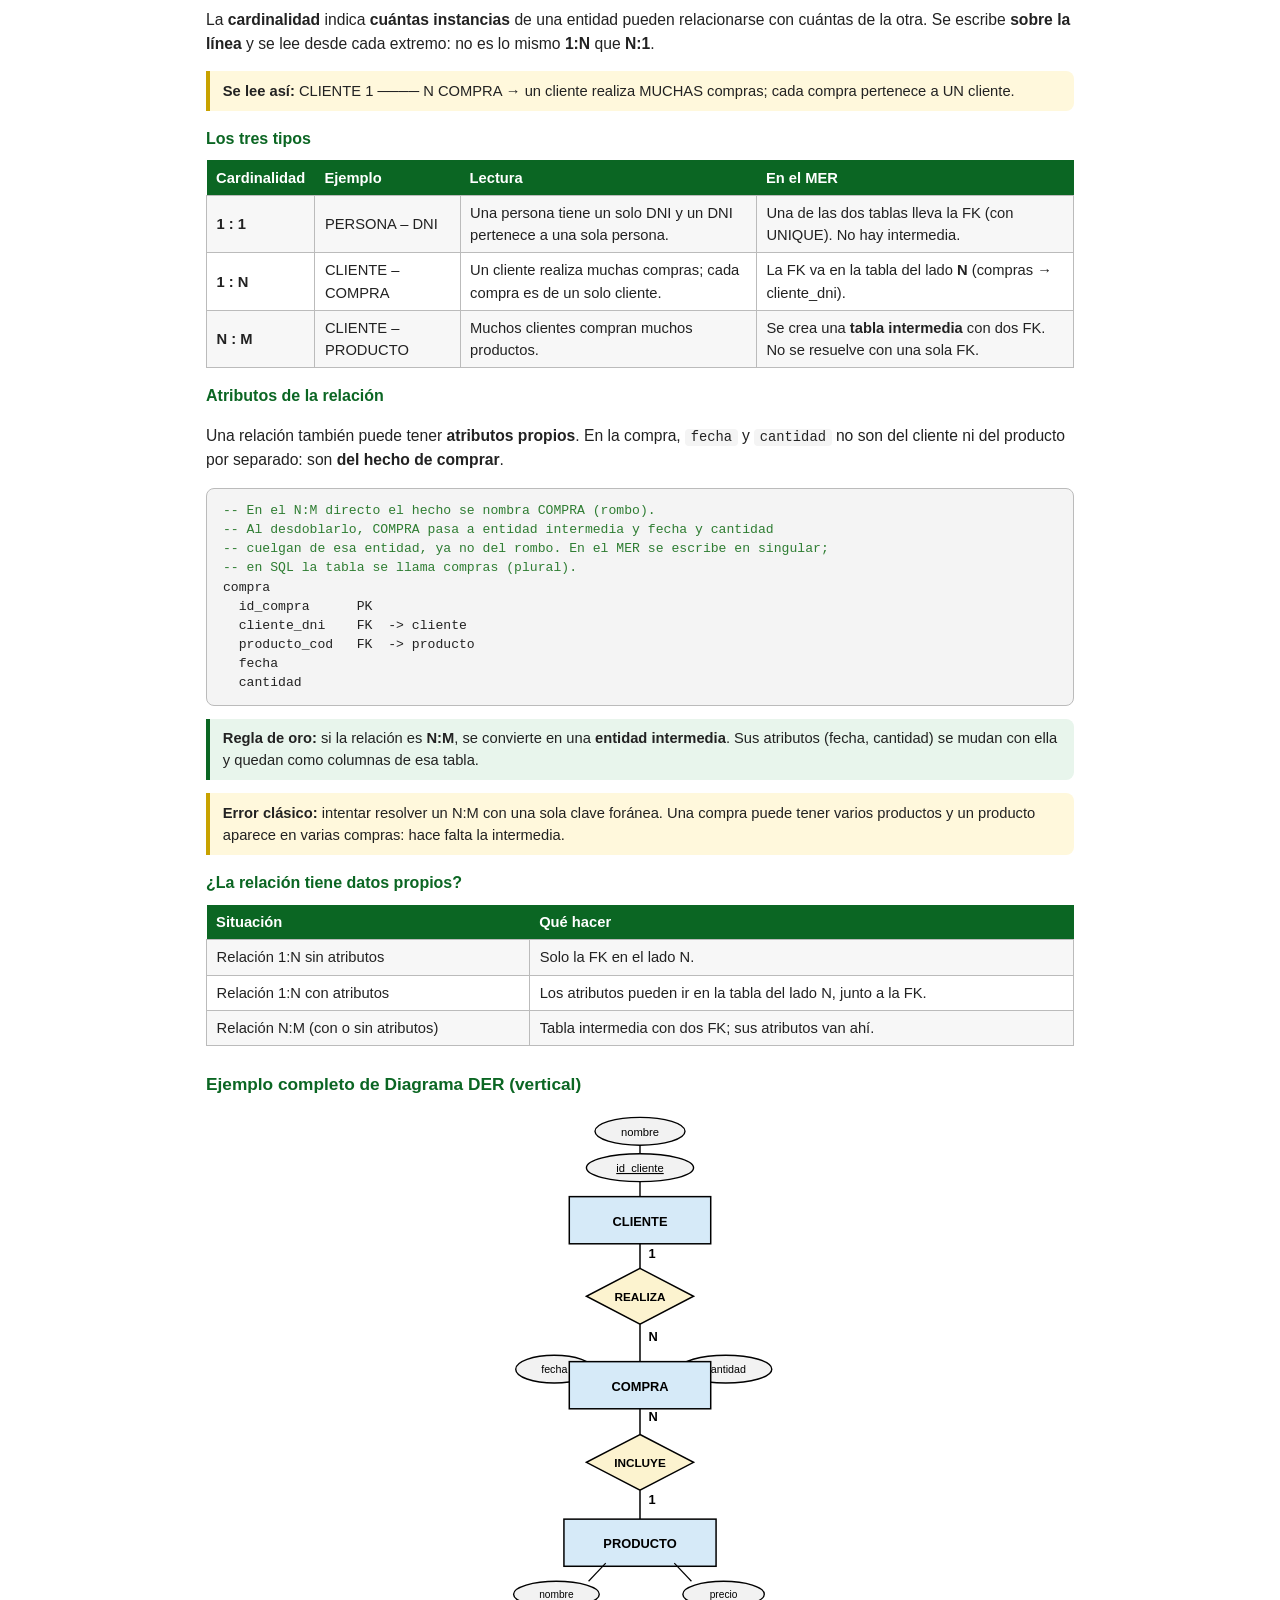
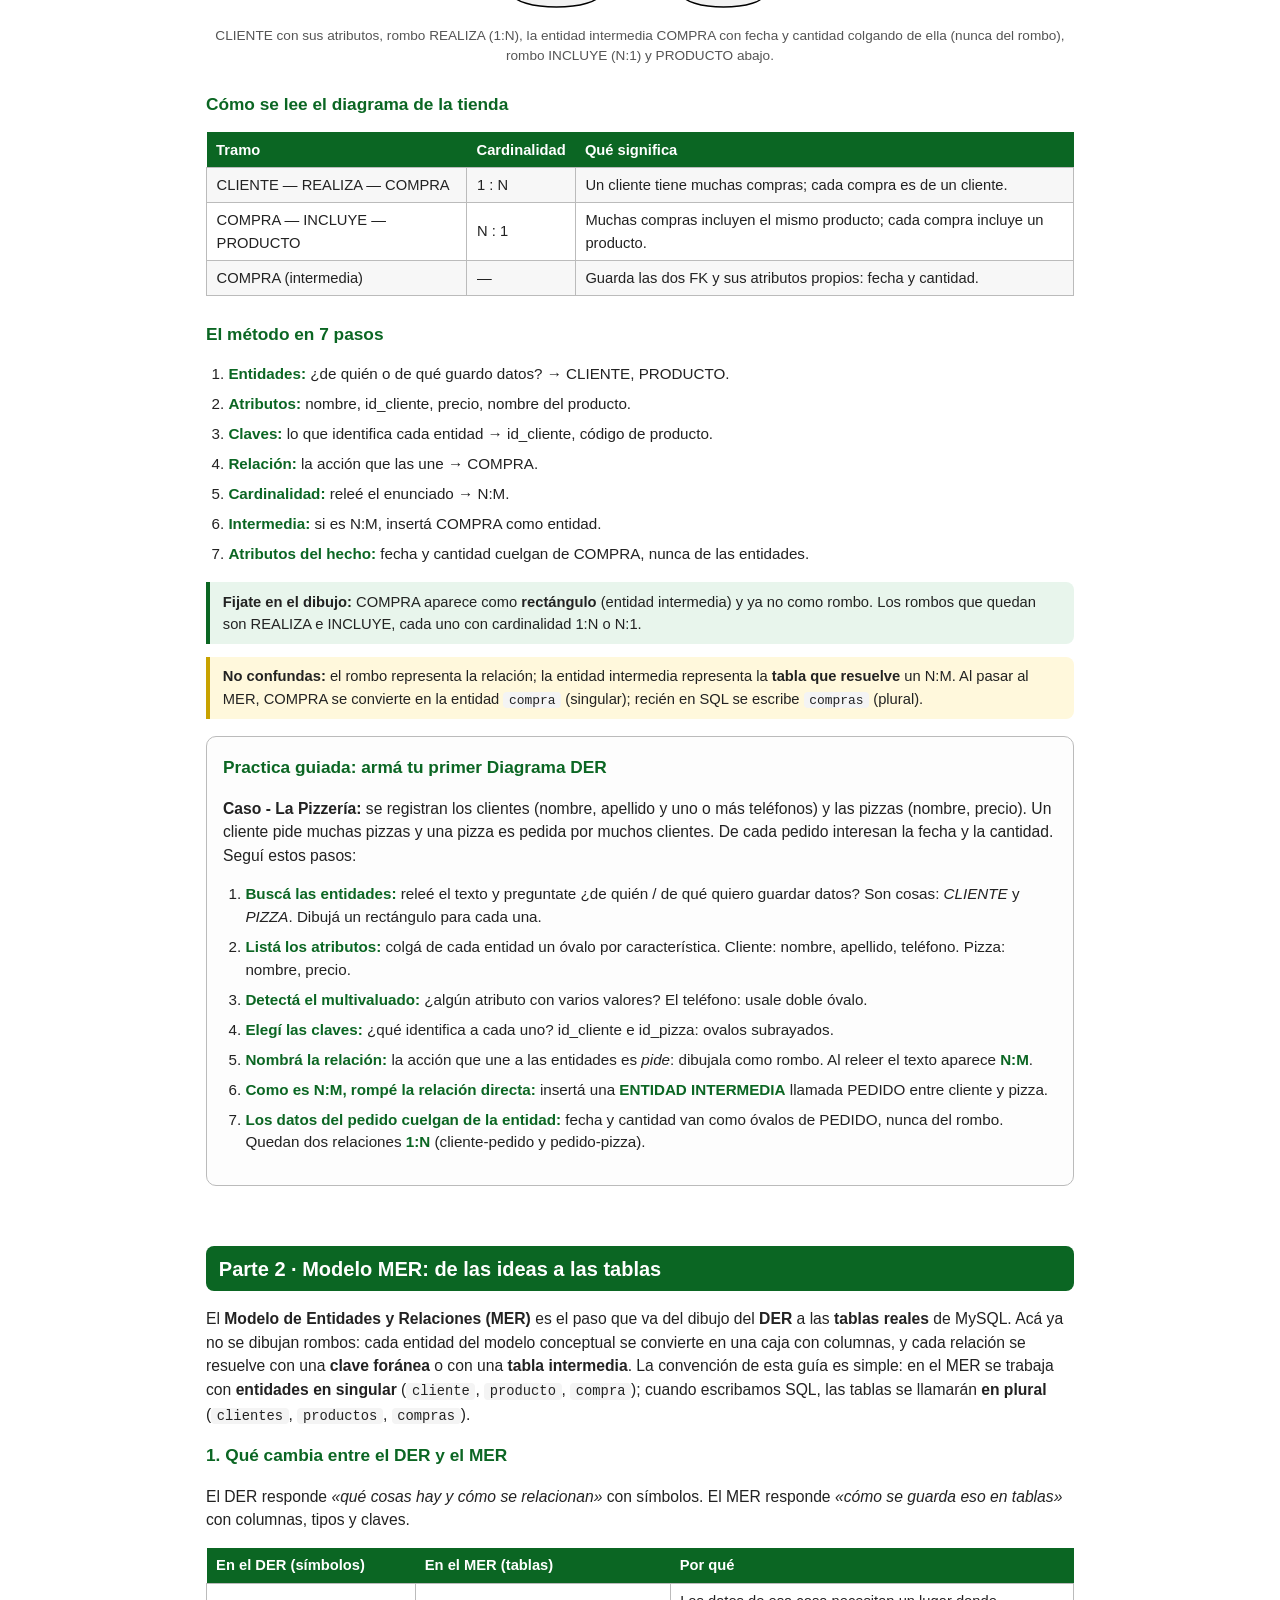
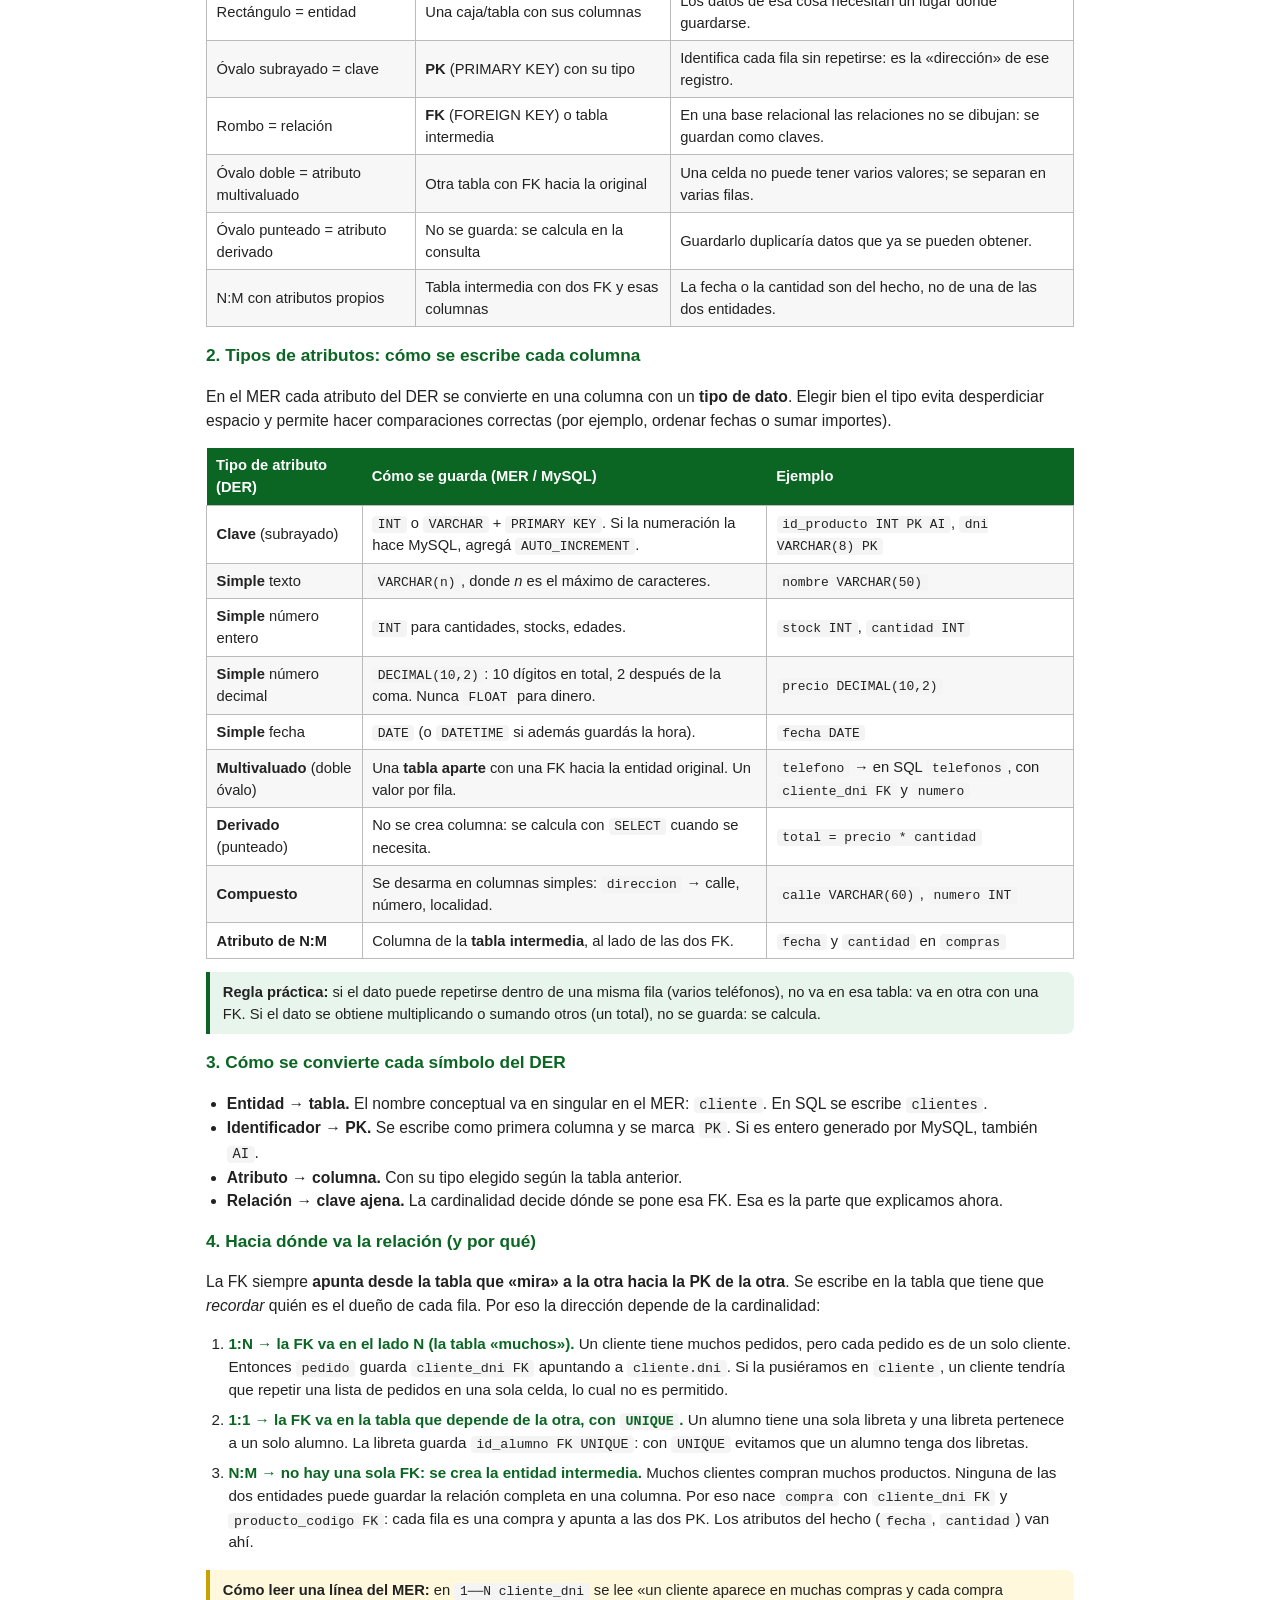
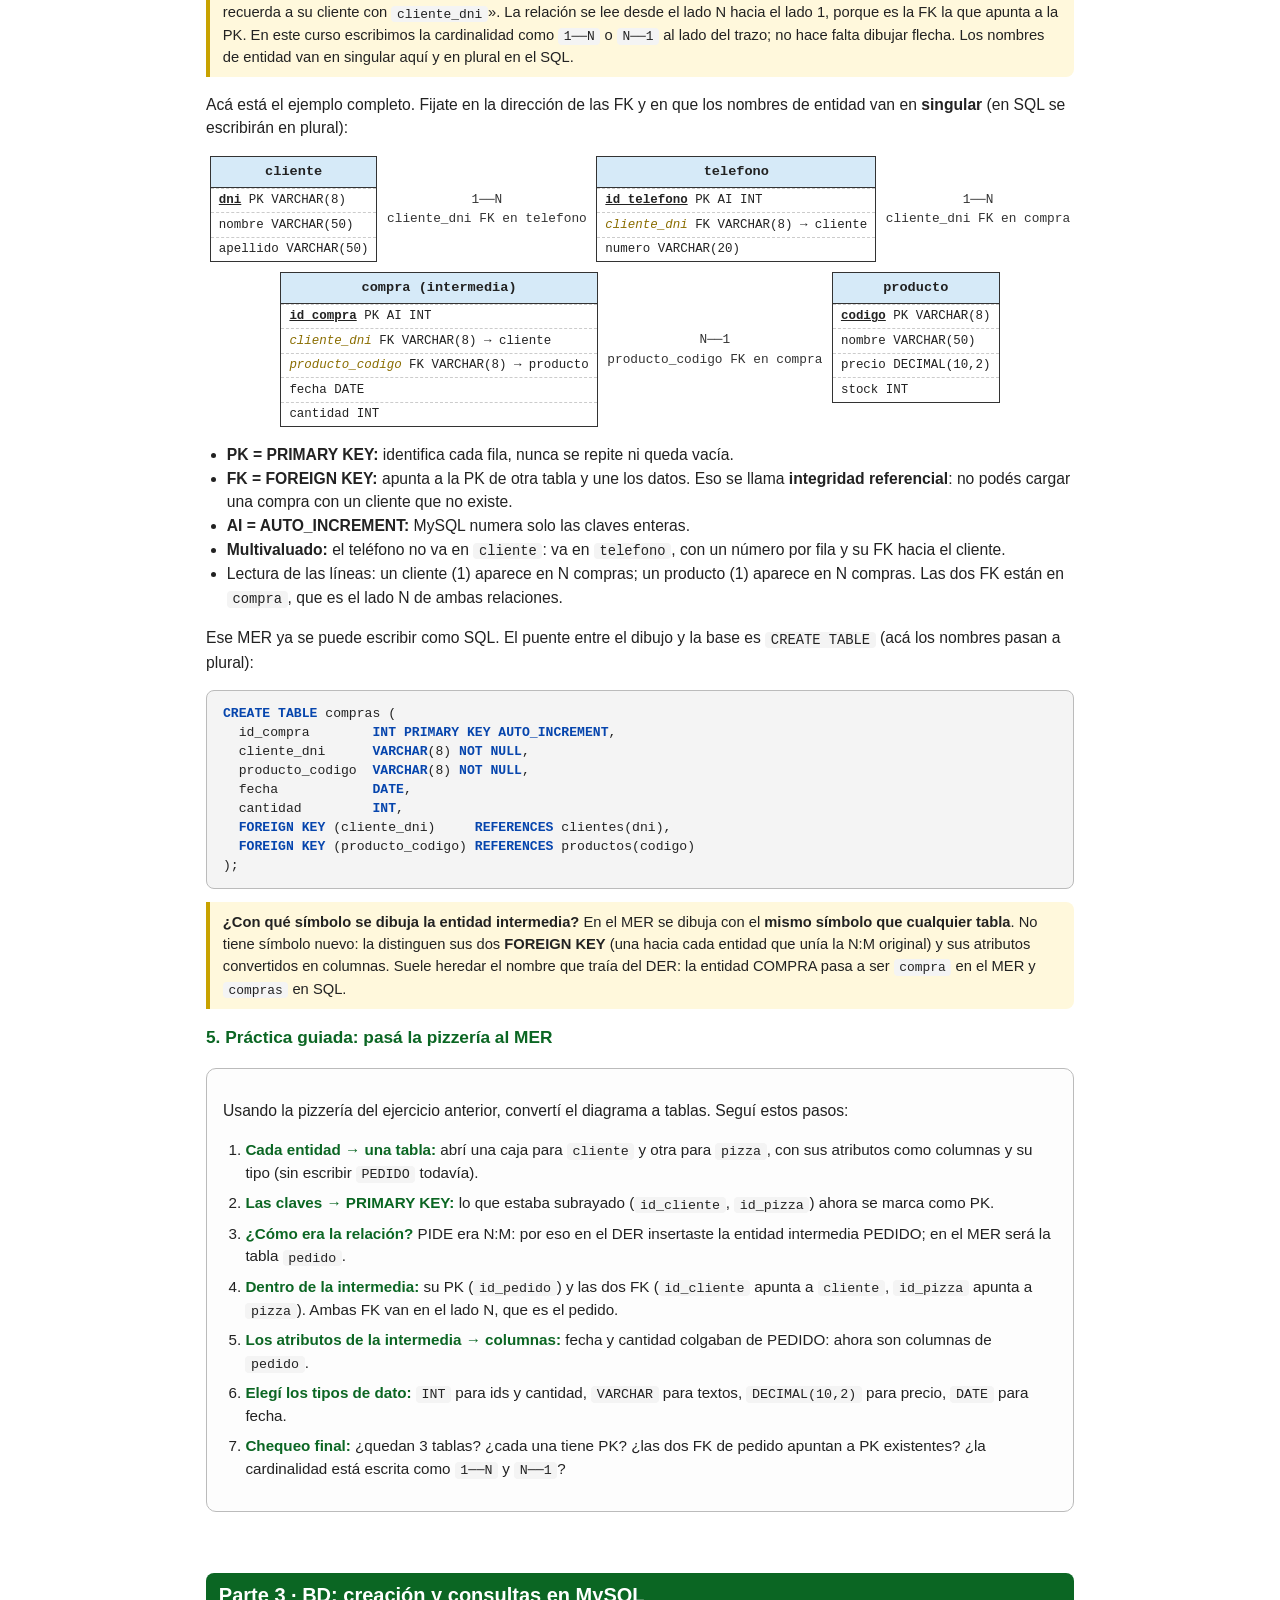
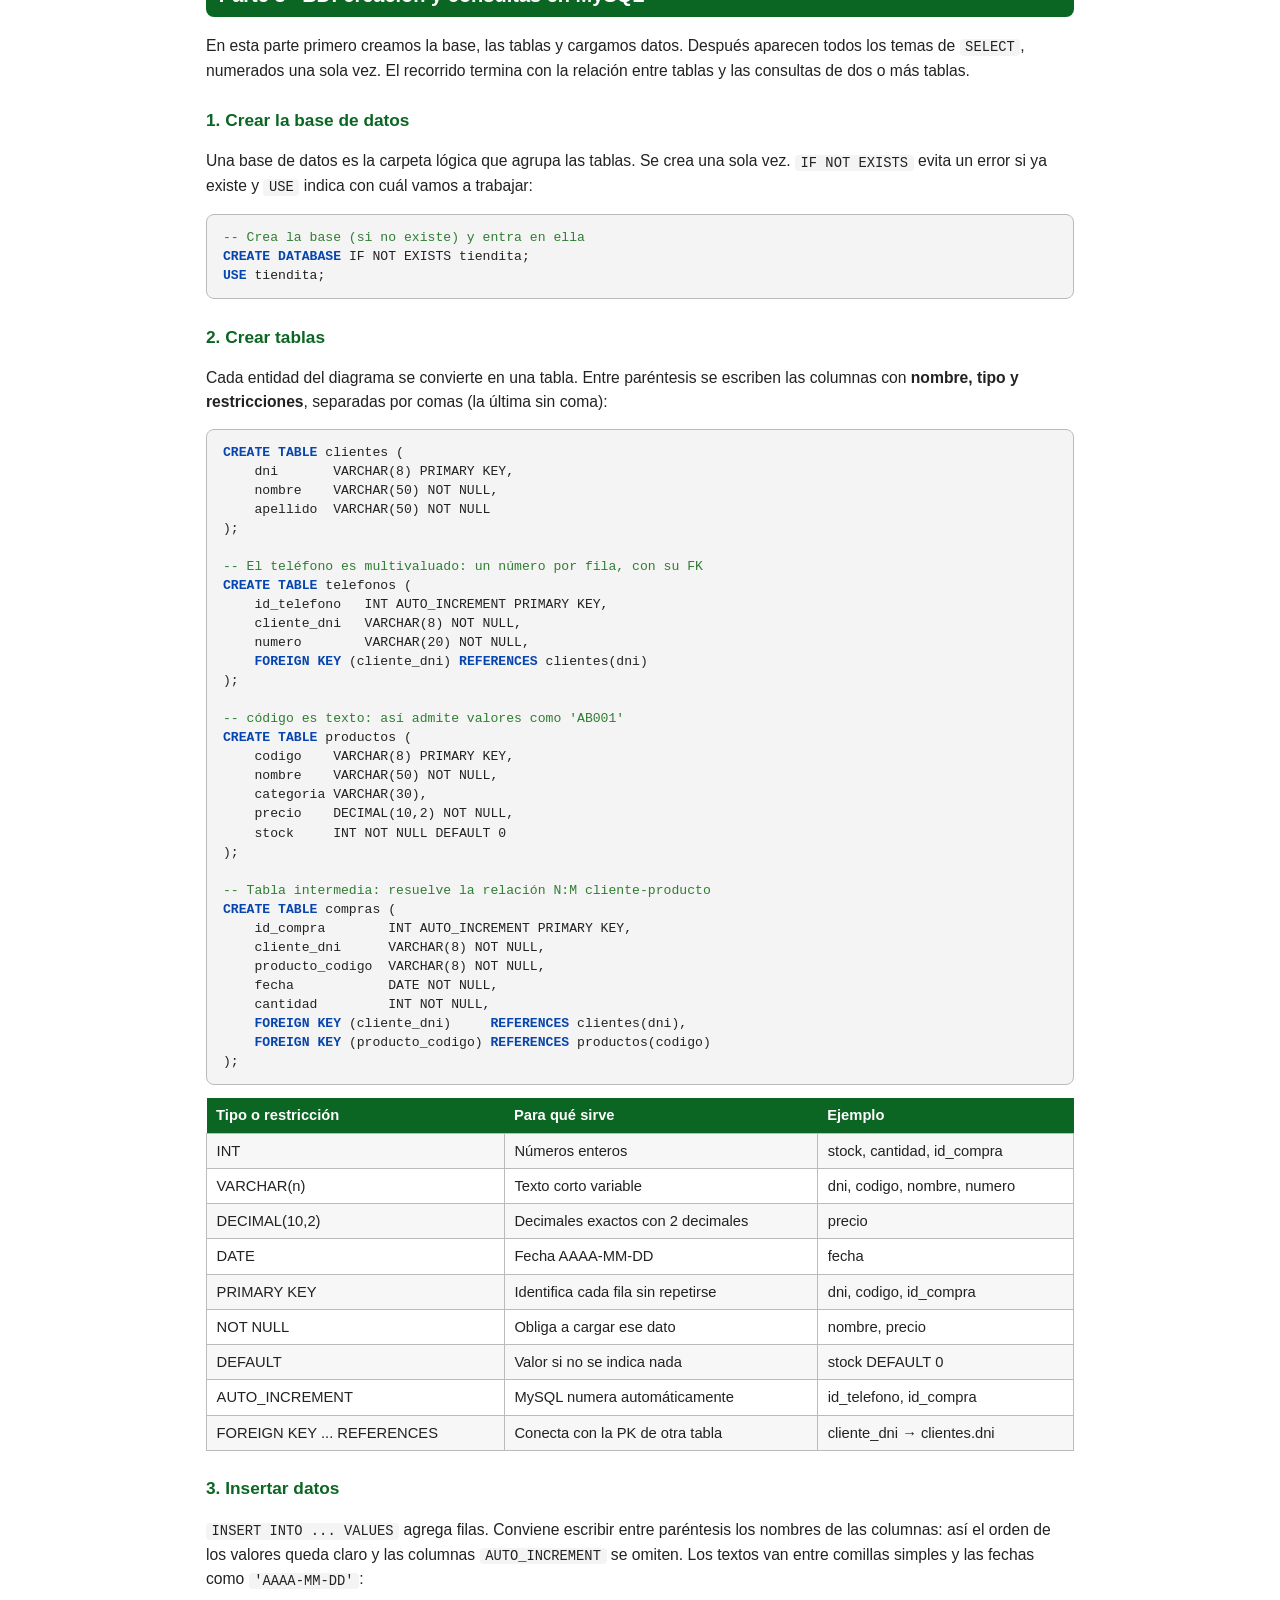
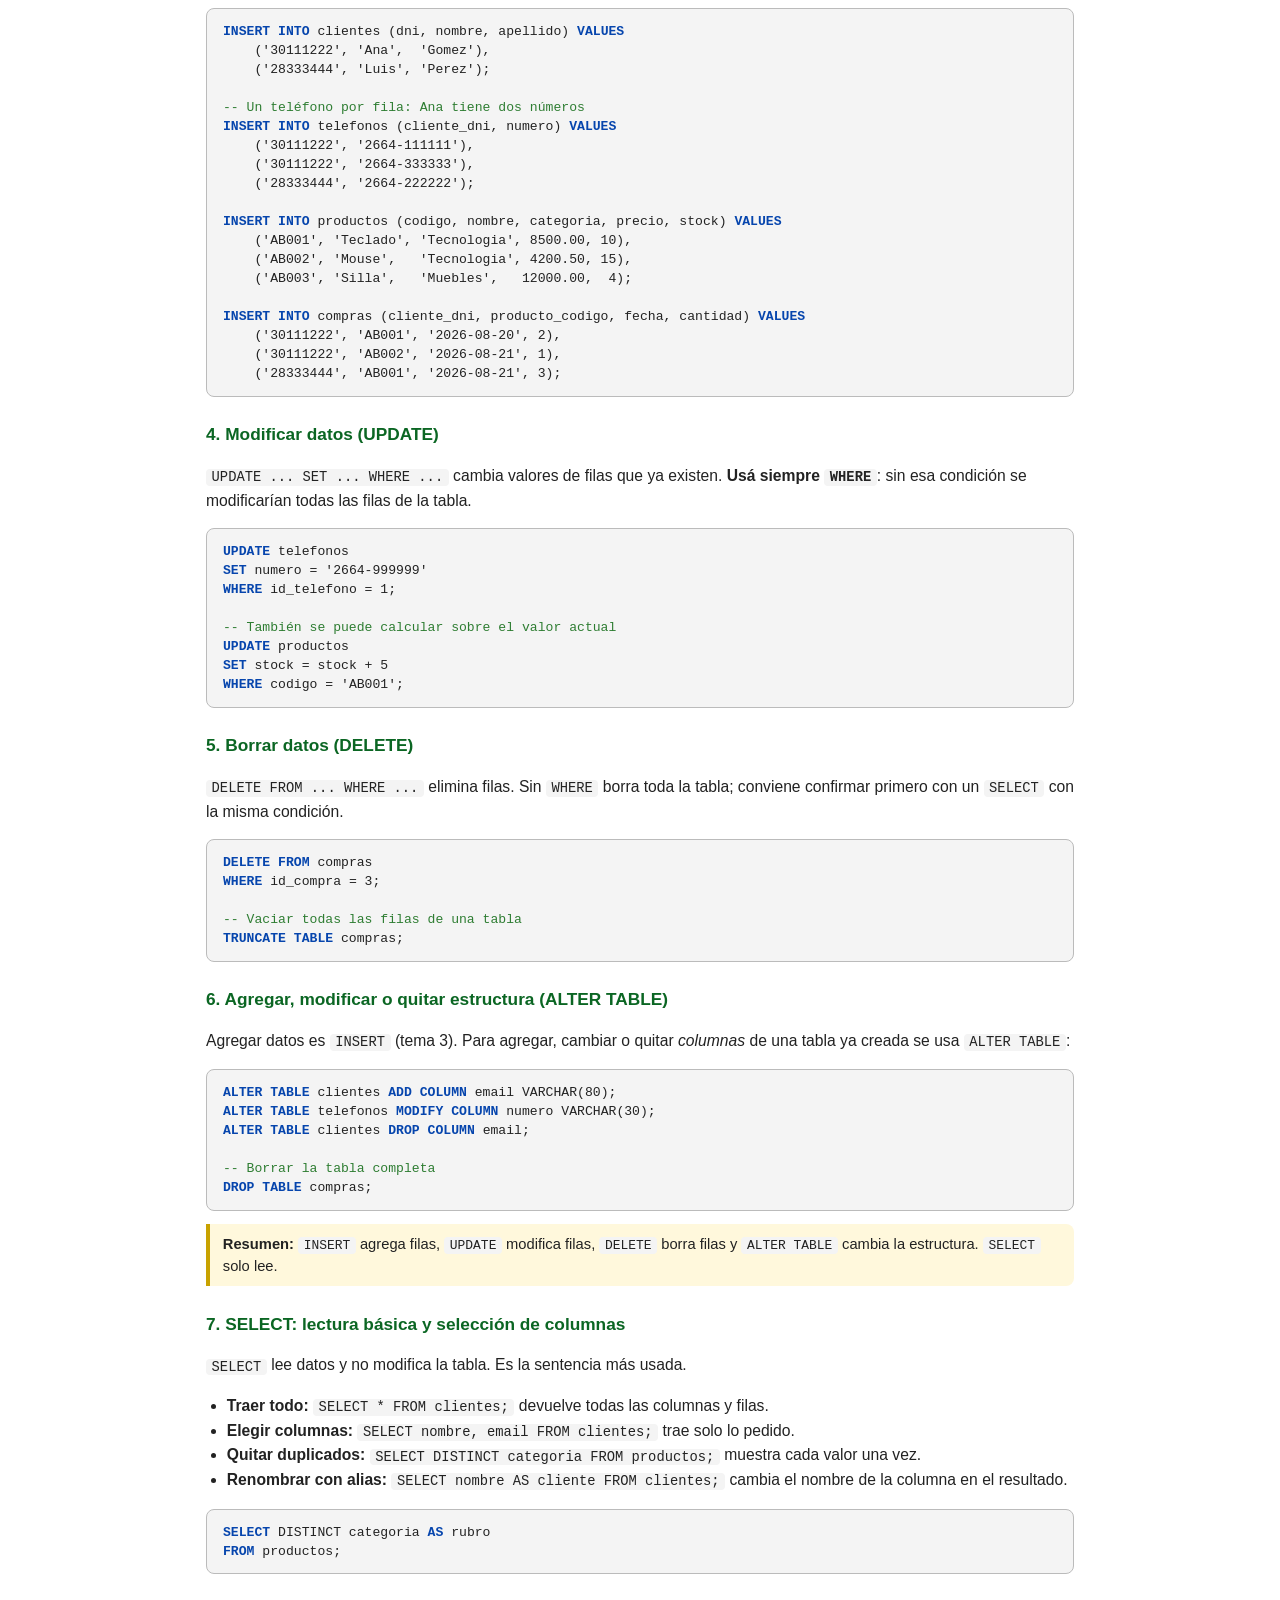
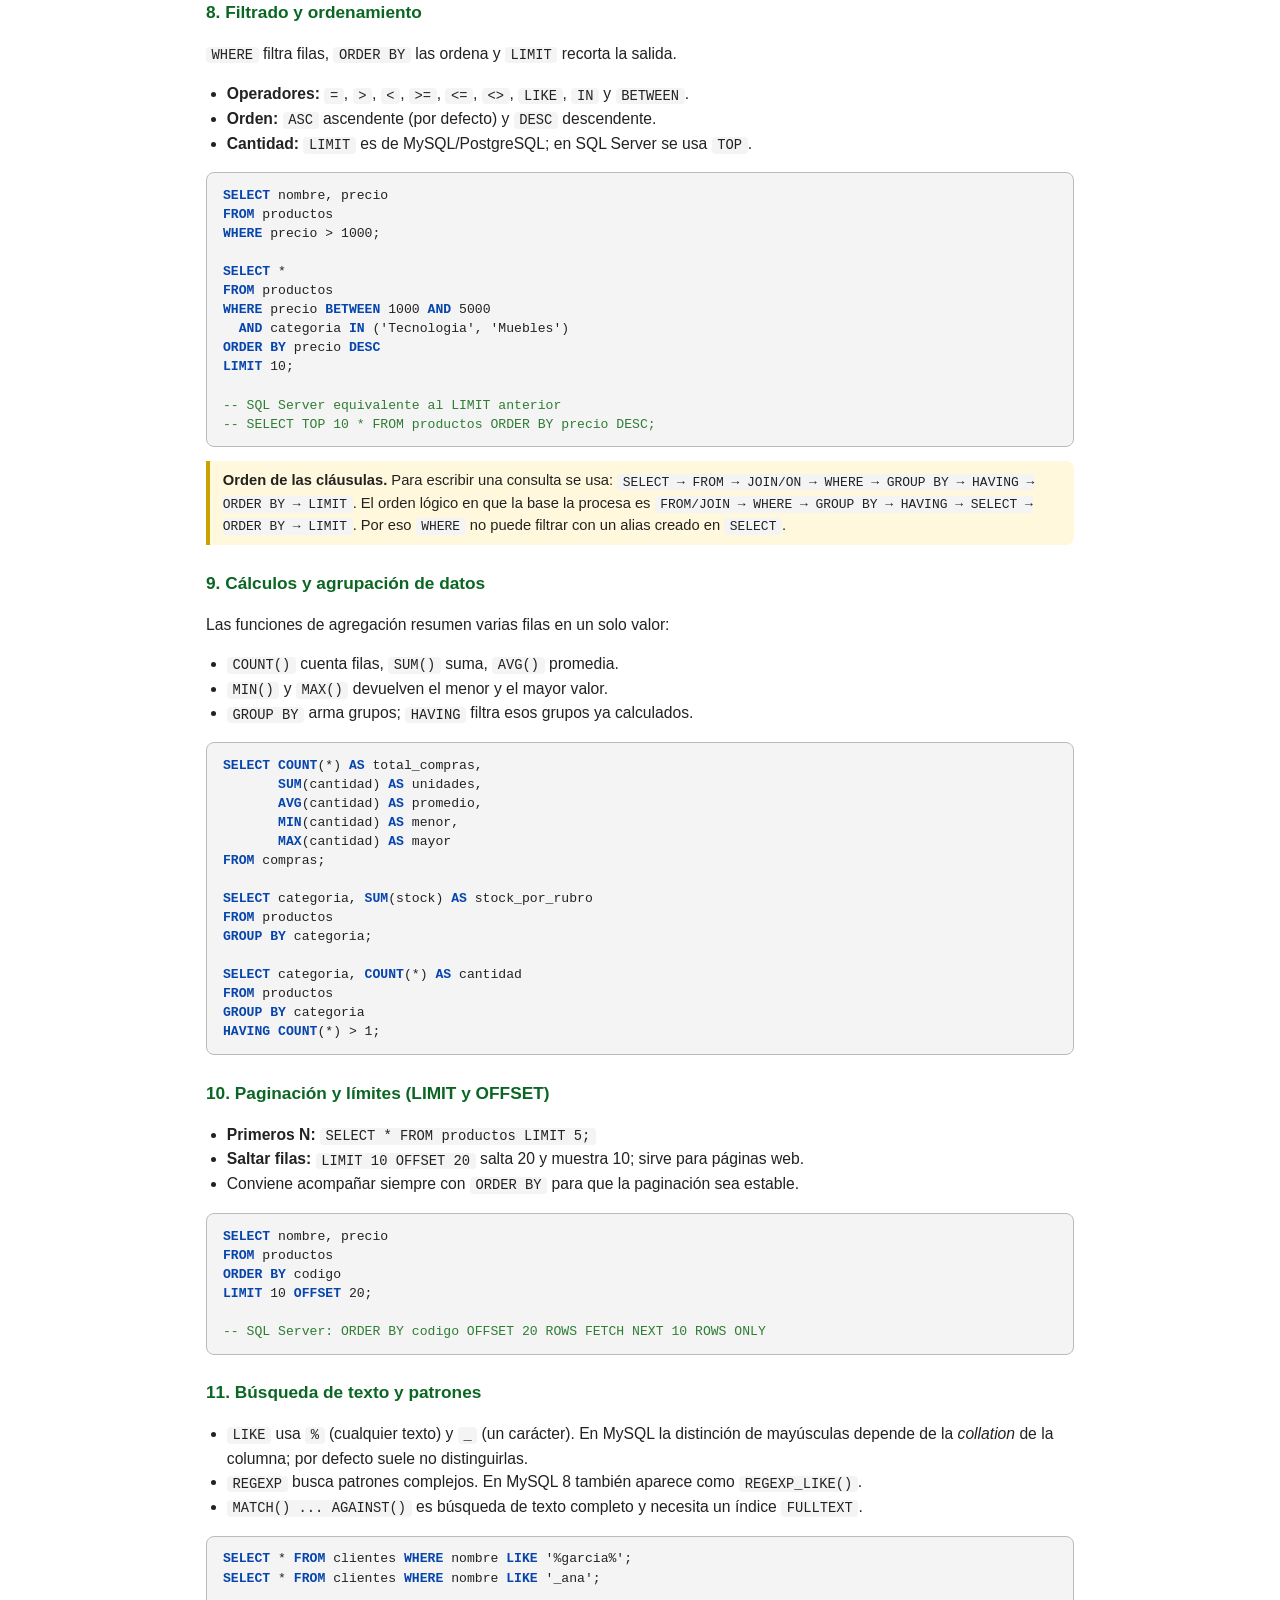
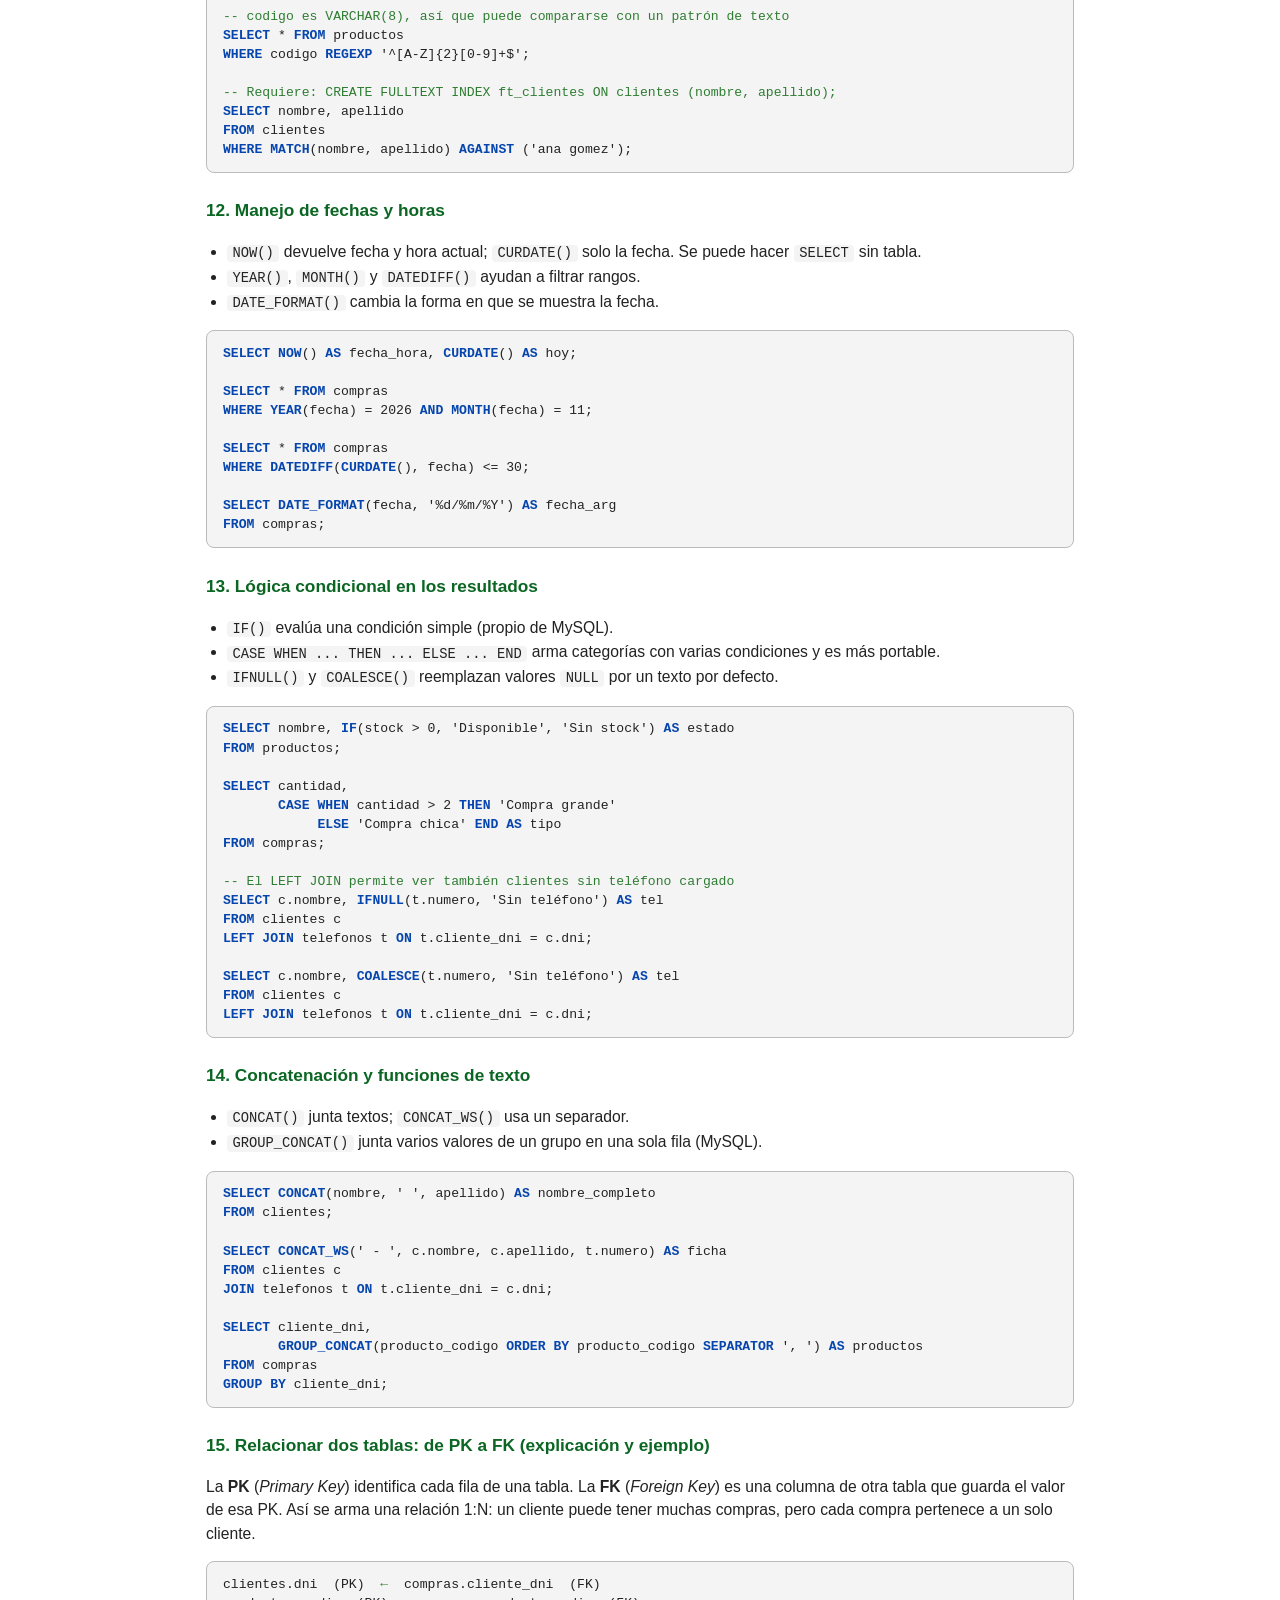
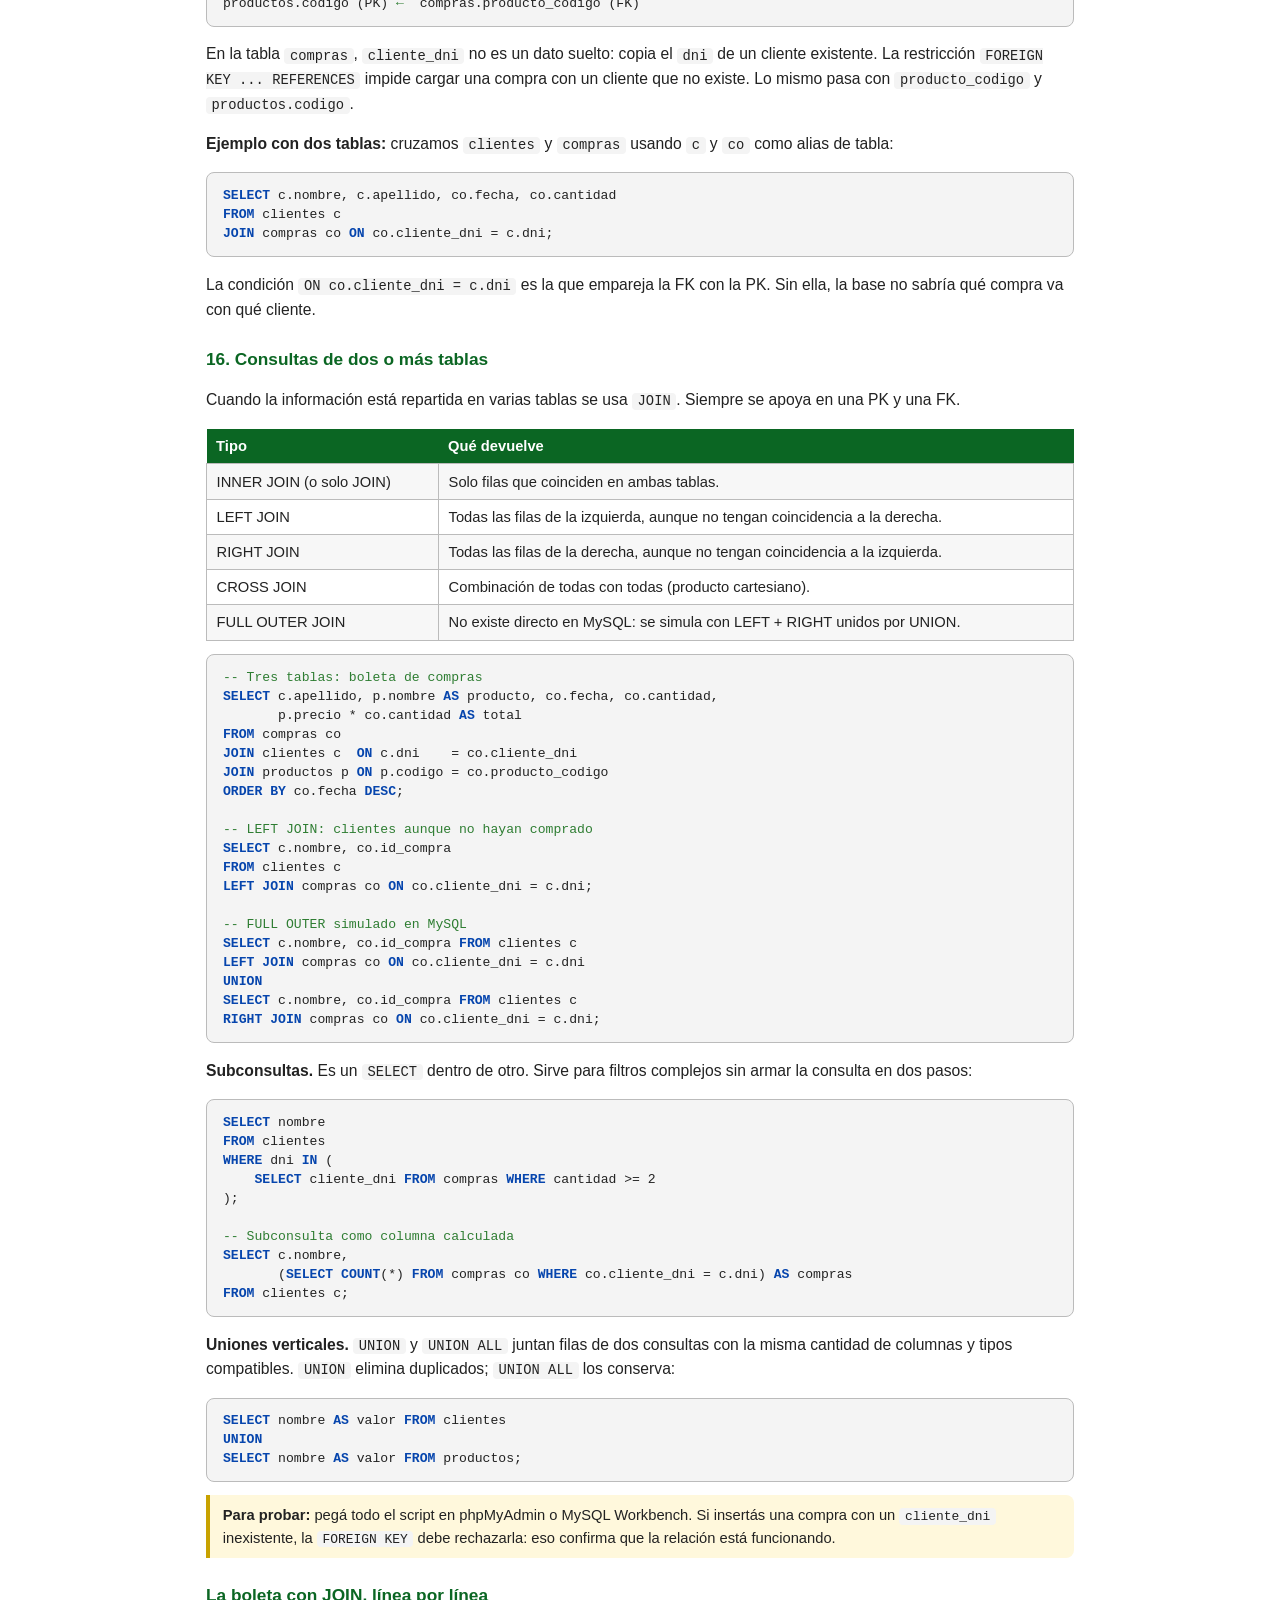
==== commit 8c0f450d: "Corregir coherencia del modelo y ejemplos de SQL en guia y ejercitacion" ====
--- a/unamasdesistemas/index.html
+++ b/unamasdesistemas/index.html
@@ -425,12 +425,14 @@
   <p>Una relación también puede tener <strong>atributos propios</strong>. En la compra,
   <code>fecha</code> y <code>cantidad</code> no son del cliente ni del producto por separado:
   son <strong>del hecho de comprar</strong>.</p>
-<pre class="codigo"><span class="cm">-- En el DER: el rombo COMPRA tiene colgando fecha y cantidad.</span>
-<span class="cm">-- En el MER: esos atributos pasan a la tabla intermedia compras.</span>
-compras
-  id_compra    PK
-  cliente_dni  FK  -&gt; clientes
-  producto_cod FK  -&gt; productos
+<pre class="codigo"><span class="cm">-- En el N:M directo el hecho se nombra COMPRA (rombo).</span>
+<span class="cm">-- Al desdoblarlo, COMPRA pasa a entidad intermedia y fecha y cantidad</span>
+<span class="cm">-- cuelgan de esa entidad, ya no del rombo. En el MER se escribe en singular;</span>
+<span class="cm">-- en SQL la tabla se llama compras (plural).</span>
+compra
+  id_compra      PK
+  cliente_dni    FK  -&gt; cliente
+  producto_cod   FK  -&gt; producto
   fecha
   cantidad</pre>
   <div class="okbox"><strong>Regla de oro:</strong> si la relación es <strong>N:M</strong>, se convierte
@@ -514,7 +516,7 @@
   cada uno con cardinalidad 1:N o N:1.</div>
   <div class="nota"><strong>No confundas:</strong> el rombo representa la relación; la entidad intermedia
   representa la <strong>tabla que resuelve</strong> un N:M. Al pasar al MER, COMPRA se convierte
-  en la tabla <code>compras</code>.</div>
+  en la entidad <code>compra</code> (singular); reci&eacute;n en SQL se escribe <code>compras</code> (plural).</div>
 
   <div class="ejercicio" data-ej="prac_mer">
     <h2>Practica guiada: arm&aacute; tu primer Diagrama DER</h2>
@@ -585,14 +587,14 @@
       <tr><td><strong>Simple</strong> n&uacute;mero entero</td><td><code>INT</code> para cantidades, stocks, edades.</td><td><code>stock INT</code>, <code>cantidad INT</code></td></tr>
       <tr><td><strong>Simple</strong> n&uacute;mero decimal</td><td><code>DECIMAL(10,2)</code>: 10 d&iacute;gitos en total, 2 despu&eacute;s de la coma. Nunca <code>FLOAT</code> para dinero.</td><td><code>precio DECIMAL(10,2)</code></td></tr>
       <tr><td><strong>Simple</strong> fecha</td><td><code>DATE</code> (o <code>DATETIME</code> si adem&aacute;s guard&aacute;s la hora).</td><td><code>fecha DATE</code></td></tr>
-      <tr><td><strong>Multivaluado</strong> (doble &oacute;valo)</td><td>Una <strong>tabla aparte</strong> con una FK hacia la entidad original. Un valor por fila.</td><td><code>telefonos</code> &rarr; tabla <code>telefonos</code> con <code>id_cliente FK</code> y <code>numero</code></td></tr>
+      <tr><td><strong>Multivaluado</strong> (doble &oacute;valo)</td><td>Una <strong>tabla aparte</strong> con una FK hacia la entidad original. Un valor por fila.</td><td><code>telefono</code> &rarr; en SQL <code>telefonos</code>, con <code>cliente_dni FK</code> y <code>numero</code></td></tr>
       <tr><td><strong>Derivado</strong> (punteado)</td><td>No se crea columna: se calcula con <code>SELECT</code> cuando se necesita.</td><td><code>total = precio * cantidad</code></td></tr>
       <tr><td><strong>Compuesto</strong></td><td>Se desarma en columnas simples: <code>direccion</code> &rarr; calle, n&uacute;mero, localidad.</td><td><code>calle VARCHAR(60)</code>, <code>numero INT</code></td></tr>
       <tr><td><strong>Atributo de N:M</strong></td><td>Columna de la <strong>tabla intermedia</strong>, al lado de las dos FK.</td><td><code>fecha</code> y <code>cantidad</code> en <code>compras</code></td></tr>
     </tbody>
   </table>
   <div class="okbox"><strong>Regla pr&aacute;ctica:</strong> si el dato puede repetirse dentro de una
-  misma fila (varios tel&e9;fonos), no va en esa tabla: va en otra con una FK. Si el dato se obtiene
+  misma fila (varios tel&eacute;fonos), no va en esa tabla: va en otra con una FK. Si el dato se obtiene
   multiplicando o sumando otros (un total), no se guarda: se calcula.</div>
 
   <h2 class="sub">3. C&oacute;mo se convierte cada s&iacute;mbolo del DER</h2>
@@ -613,50 +615,58 @@
   <ol class="pasos">
     <li><strong>1:N &rarr; la FK va en el lado N (la tabla «muchos»).</strong>
     Un cliente tiene muchos pedidos, pero cada pedido es de un solo cliente. Entonces
-    <code>pedidos</code> guarda <code>id_cliente FK</code> apuntando a <code>clientes.id_cliente</code>.
-    Si la pusi&eacute;ramos en <code>clientes</code>, un cliente tendr&iacute;a que repetir una lista
+    <code>pedido</code> guarda <code>cliente_dni FK</code> apuntando a <code>cliente.dni</code>.
+    Si la pusi&eacute;ramos en <code>cliente</code>, un cliente tendr&iacute;a que repetir una lista
     de pedidos en una sola celda, lo cual no es permitido.</li>
     <li><strong>1:1 &rarr; la FK va en la tabla que depende de la otra, con <code>UNIQUE</code>.</strong>
     Un alumno tiene una sola libreta y una libreta pertenece a un solo alumno. La libreta
     guarda <code>id_alumno FK UNIQUE</code>: con <code>UNIQUE</code> evitamos que un alumno
     tenga dos libretas.</li>
-    <li><strong>N:M &rarr; no hay una sola FK: se crea la tabla intermedia.</strong>
-    Muchos clientes compran muchos productos. Ninguna de las dos tablas puede guardar la
-    relaci&oacute;n completa en una columna. Por eso nace <code>compras</code> con
-    <code>id_cliente FK</code> y <code>id_producto FK</code>: cada fila es una compra y apunta
+    <li><strong>N:M &rarr; no hay una sola FK: se crea la entidad intermedia.</strong>
+    Muchos clientes compran muchos productos. Ninguna de las dos entidades puede guardar la
+    relaci&oacute;n completa en una columna. Por eso nace <code>compra</code> con
+    <code>cliente_dni FK</code> y <code>producto_codigo FK</code>: cada fila es una compra y apunta
     a las dos PK. Los atributos del hecho (<code>fecha</code>, <code>cantidad</code>) van ah&iacute;.</li>
   </ol>
   <div class="nota"><strong>C&oacute;mo leer una l&iacute;nea del MER:</strong> en
   <code>1──N cliente_dni</code> se lee «un cliente aparece en muchas compras y cada compra
-  recuerda a su cliente con <code>cliente_dni</code>». La flecha conceptual va del lado N
+  recuerda a su cliente con <code>cliente_dni</code>». La relaci&oacute;n se lee desde el lado N
   hacia el lado 1, porque es la FK la que apunta a la PK. En este curso escribimos la
   cardinalidad como <code>1──N</code> o <code>N──1</code> al lado del trazo; no hace falta
-  dibujar flecha.</div>
-
-  <p>Ac&aacute; est&aacute; el ejemplo completo. Fijate en la direcci&oacute;n de las dos FK:</p>
+  dibujar flecha. Los nombres de entidad van en singular aqu&iacute; y en plural en el SQL.</div>
+
+  <p>Ac&aacute; est&aacute; el ejemplo completo. Fijate en la direcci&oacute;n de las FK y en que los
+  nombres de entidad van en <strong>singular</strong> (en SQL se escribir&aacute;n en plural):</p>
   <div class="der-wrap">
     <div class="tblbox">
-      <h4>clientes</h4>
-      <div><span class="pk">id_cliente</span> PK INT</div>
+      <h4>cliente</h4>
+      <div><span class="pk">dni</span> PK VARCHAR(8)</div>
       <div>nombre VARCHAR(50)</div>
       <div>apellido VARCHAR(50)</div>
-      <div>telefono VARCHAR(20)</div>
     </div>
     <div class="conector">1&#9472;&#9472;N
-id_cliente FK en compras</div>
+cliente_dni FK en telefono</div>
     <div class="tblbox">
-      <h4>compras (intermedia)</h4>
+      <h4>telefono</h4>
+      <div><span class="pk">id_telefono</span> PK AI INT</div>
+      <div><span class="fk">cliente_dni</span> FK VARCHAR(8) &rarr; cliente</div>
+      <div>numero VARCHAR(20)</div>
+    </div>
+    <div class="conector">1&#9472;&#9472;N
+cliente_dni FK en compra</div>
+    <div class="tblbox">
+      <h4>compra (intermedia)</h4>
       <div><span class="pk">id_compra</span> PK AI INT</div>
-      <div><span class="fk">id_cliente</span> FK INT &rarr; clientes</div>
-      <div><span class="fk">id_producto</span> FK INT &rarr; productos</div>
+      <div><span class="fk">cliente_dni</span> FK VARCHAR(8) &rarr; cliente</div>
+      <div><span class="fk">producto_codigo</span> FK VARCHAR(8) &rarr; producto</div>
       <div>fecha DATE</div>
       <div>cantidad INT</div>
     </div>
     <div class="conector">N&#9472;&#9472;1
-id_producto FK en compras</div>
+producto_codigo FK en compra</div>
     <div class="tblbox">
-      <h4>productos</h4>
-      <div><span class="pk">id_producto</span> PK AI INT</div>
+      <h4>producto</h4>
+      <div><span class="pk">codigo</span> PK VARCHAR(8)</div>
       <div>nombre VARCHAR(50)</div>
       <div>precio DECIMAL(10,2)</div>
       <div>stock INT</div>
@@ -668,26 +678,29 @@
     <li><strong>FK = FOREIGN KEY:</strong> apunta a la PK de otra tabla y une los datos. Eso se llama
     <strong>integridad referencial</strong>: no pod&eacute;s cargar una compra con un cliente que no existe.</li>
     <li><strong>AI = AUTO_INCREMENT:</strong> MySQL numera solo las claves enteras.</li>
+    <li><strong>Multivaluado:</strong> el tel&eacute;fono no va en <code>cliente</code>: va en
+    <code>telefono</code>, con un n&uacute;mero por fila y su FK hacia el cliente.</li>
     <li>Lectura de las l&iacute;neas: un cliente (1) aparece en N compras; un producto (1) aparece en N
-    compras. Las dos FK est&aacute;n en <code>compras</code>, que es el lado N de ambas relaciones.</li>
+    compras. Las dos FK est&aacute;n en <code>compra</code>, que es el lado N de ambas relaciones.</li>
   </ul>
 
   <p>Ese MER ya se puede escribir como SQL. El puente entre el dibujo y la base es
-  <code>CREATE TABLE</code>:</p>
+  <code>CREATE TABLE</code> (ac&aacute; los nombres pasan a plural):</p>
 <pre class="codigo"><span class="kw">CREATE TABLE</span> compras (
-  id_compra    <span class="kw">INT</span> <span class="kw">PRIMARY KEY AUTO_INCREMENT</span>,
-  id_cliente   <span class="kw">INT</span> <span class="kw">NOT NULL</span>,
-  id_producto  <span class="kw">INT</span> <span class="kw">NOT NULL</span>,
-  fecha        <span class="kw">DATE</span>,
-  cantidad     <span class="kw">INT</span>,
-  <span class="kw">FOREIGN KEY</span> (id_cliente)  <span class="kw">REFERENCES</span> clientes(id_cliente),
-  <span class="kw">FOREIGN KEY</span> (id_producto) <span class="kw">REFERENCES</span> productos(id_producto)
+  id_compra        <span class="kw">INT</span> <span class="kw">PRIMARY KEY AUTO_INCREMENT</span>,
+  cliente_dni      <span class="kw">VARCHAR</span>(8) <span class="kw">NOT NULL</span>,
+  producto_codigo  <span class="kw">VARCHAR</span>(8) <span class="kw">NOT NULL</span>,
+  fecha            <span class="kw">DATE</span>,
+  cantidad         <span class="kw">INT</span>,
+  <span class="kw">FOREIGN KEY</span> (cliente_dni)     <span class="kw">REFERENCES</span> clientes(dni),
+  <span class="kw">FOREIGN KEY</span> (producto_codigo) <span class="kw">REFERENCES</span> productos(codigo)
 );</pre>
   <div class="nota"><strong>&iquest;Con qu&eacute; s&iacute;mbolo se dibuja la entidad intermedia?</strong>
   En el MER se dibuja con el <strong>mismo s&iacute;mbolo que cualquier tabla</strong>. No tiene
   s&iacute;mbolo nuevo: la distinguen sus dos <strong>FOREIGN KEY</strong> (una hacia cada entidad
   que un&iacute;a la N:M original) y sus atributos convertidos en columnas. Suele heredar el nombre
-  que tra&iacute;a del DER: la entidad COMPRA pasa a ser la tabla <code>compras</code>.</div>
+  que tra&iacute;a del DER: la entidad COMPRA pasa a ser <code>compra</code> en el MER y
+  <code>compras</code> en SQL.</div>
 
   <h2 class="sub">5. Pr&aacute;ctica guiada: pas&aacute; la pizzer&iacute;a al MER</h2>
   <div class="ejercicio" data-ej="prac_mer">
@@ -737,14 +750,22 @@
   escriben las columnas con <strong>nombre, tipo y restricciones</strong>,
   separadas por comas (la última sin coma):</p>
 <pre class="codigo"><span class="kw">CREATE TABLE</span> clientes (
-    dni       INT PRIMARY KEY,
+    dni       VARCHAR(8) PRIMARY KEY,
     nombre    VARCHAR(50) NOT NULL,
-    apellido  VARCHAR(50) NOT NULL,
-    telefono  VARCHAR(20)
+    apellido  VARCHAR(50) NOT NULL
 );
 
+<span class="cm">-- El teléfono es multivaluado: un número por fila, con su FK</span>
+<span class="kw">CREATE TABLE</span> telefonos (
+    id_telefono   INT AUTO_INCREMENT PRIMARY KEY,
+    cliente_dni   VARCHAR(8) NOT NULL,
+    numero        VARCHAR(20) NOT NULL,
+    <span class="kw">FOREIGN KEY</span> (cliente_dni) <span class="kw">REFERENCES</span> clientes(dni)
+);
+
+<span class="cm">-- código es texto: así admite valores como 'AB001'</span>
 <span class="kw">CREATE TABLE</span> productos (
-    codigo    INT AUTO_INCREMENT PRIMARY KEY,
+    codigo    VARCHAR(8) PRIMARY KEY,
     nombre    VARCHAR(50) NOT NULL,
     categoria VARCHAR(30),
     precio    DECIMAL(10,2) NOT NULL,
@@ -754,8 +775,8 @@
 <span class="cm">-- Tabla intermedia: resuelve la relación N:M cliente-producto</span>
 <span class="kw">CREATE TABLE</span> compras (
     id_compra        INT AUTO_INCREMENT PRIMARY KEY,
-    cliente_dni      INT NOT NULL,
-    producto_codigo  INT NOT NULL,
+    cliente_dni      VARCHAR(8) NOT NULL,
+    producto_codigo  VARCHAR(8) NOT NULL,
     fecha            DATE NOT NULL,
     cantidad         INT NOT NULL,
     <span class="kw">FOREIGN KEY</span> (cliente_dni)     <span class="kw">REFERENCES</span> clientes(dni),
@@ -764,14 +785,14 @@
 
   <table class="datos">
     <tr><th>Tipo o restricción</th><th>Para qué sirve</th><th>Ejemplo</th></tr>
-    <tr><td>INT</td><td>Números enteros</td><td>dni, stock, cantidad</td></tr>
-    <tr><td>VARCHAR(n)</td><td>Texto corto variable</td><td>nombre, apellido, teléfono</td></tr>
+    <tr><td>INT</td><td>Números enteros</td><td>stock, cantidad, id_compra</td></tr>
+    <tr><td>VARCHAR(n)</td><td>Texto corto variable</td><td>dni, codigo, nombre, numero</td></tr>
     <tr><td>DECIMAL(10,2)</td><td>Decimales exactos con 2 decimales</td><td>precio</td></tr>
     <tr><td>DATE</td><td>Fecha AAAA-MM-DD</td><td>fecha</td></tr>
     <tr><td>PRIMARY KEY</td><td>Identifica cada fila sin repetirse</td><td>dni, codigo, id_compra</td></tr>
     <tr><td>NOT NULL</td><td>Obliga a cargar ese dato</td><td>nombre, precio</td></tr>
     <tr><td>DEFAULT</td><td>Valor si no se indica nada</td><td>stock DEFAULT 0</td></tr>
-    <tr><td>AUTO_INCREMENT</td><td>MySQL numera automáticamente</td><td>codigo, id_compra</td></tr>
+    <tr><td>AUTO_INCREMENT</td><td>MySQL numera automáticamente</td><td>id_telefono, id_compra</td></tr>
     <tr><td>FOREIGN KEY ... REFERENCES</td><td>Conecta con la PK de otra tabla</td><td>cliente_dni → clientes.dni</td></tr>
   </table>
 
@@ -780,32 +801,38 @@
   paréntesis los nombres de las columnas: así el orden de los valores queda
   claro y las columnas <code>AUTO_INCREMENT</code> se omiten. Los textos van
   entre comillas simples y las fechas como <code>'AAAA-MM-DD'</code>:</p>
-<pre class="codigo"><span class="kw">INSERT INTO</span> clientes (dni, nombre, apellido, telefono) <span class="kw">VALUES</span>
-    (30111222, 'Ana',  'Gomez', '2664-111111'),
-    (28333444, 'Luis', 'Perez', '2664-222222');
-
-<span class="kw">INSERT INTO</span> productos (nombre, categoria, precio, stock) <span class="kw">VALUES</span>
-    ('Teclado', 'Tecnologia', 8500.00, 10),
-    ('Mouse',   'Tecnologia', 4200.50, 15),
-    ('Silla',   'Muebles',   12000.00,  4);
+<pre class="codigo"><span class="kw">INSERT INTO</span> clientes (dni, nombre, apellido) <span class="kw">VALUES</span>
+    ('30111222', 'Ana',  'Gomez'),
+    ('28333444', 'Luis', 'Perez');
+
+<span class="cm">-- Un teléfono por fila: Ana tiene dos números</span>
+<span class="kw">INSERT INTO</span> telefonos (cliente_dni, numero) <span class="kw">VALUES</span>
+    ('30111222', '2664-111111'),
+    ('30111222', '2664-333333'),
+    ('28333444', '2664-222222');
+
+<span class="kw">INSERT INTO</span> productos (codigo, nombre, categoria, precio, stock) <span class="kw">VALUES</span>
+    ('AB001', 'Teclado', 'Tecnologia', 8500.00, 10),
+    ('AB002', 'Mouse',   'Tecnologia', 4200.50, 15),
+    ('AB003', 'Silla',   'Muebles',   12000.00,  4);
 
 <span class="kw">INSERT INTO</span> compras (cliente_dni, producto_codigo, fecha, cantidad) <span class="kw">VALUES</span>
-    (30111222, 1, '2026-08-20', 2),
-    (30111222, 2, '2026-08-21', 1),
-    (28333444, 1, '2026-08-21', 3);</pre>
+    ('30111222', 'AB001', '2026-08-20', 2),
+    ('30111222', 'AB002', '2026-08-21', 1),
+    ('28333444', 'AB001', '2026-08-21', 3);</pre>
 
   <h2>4. Modificar datos (UPDATE)</h2>
   <p><code>UPDATE ... SET ... WHERE ...</code> cambia valores de filas que ya
   existen. <strong>Usá siempre <code>WHERE</code></strong>: sin esa condición se
   modificarían todas las filas de la tabla.</p>
-<pre class="codigo"><span class="kw">UPDATE</span> clientes
-<span class="kw">SET</span> telefono = '2664-999999'
-<span class="kw">WHERE</span> dni = 30111222;
+<pre class="codigo"><span class="kw">UPDATE</span> telefonos
+<span class="kw">SET</span> numero = '2664-999999'
+<span class="kw">WHERE</span> id_telefono = 1;
 
 <span class="cm">-- También se puede calcular sobre el valor actual</span>
 <span class="kw">UPDATE</span> productos
 <span class="kw">SET</span> stock = stock + 5
-<span class="kw">WHERE</span> codigo = 1;</pre>
+<span class="kw">WHERE</span> codigo = 'AB001';</pre>
 
   <h2>5. Borrar datos (DELETE)</h2>
   <p><code>DELETE FROM ... WHERE ...</code> elimina filas. Sin <code>WHERE</code>
@@ -821,7 +848,7 @@
   <p>Agregar datos es <code>INSERT</code> (tema 3). Para agregar, cambiar o quitar
   <em>columnas</em> de una tabla ya creada se usa <code>ALTER TABLE</code>:</p>
 <pre class="codigo"><span class="kw">ALTER TABLE</span> clientes <span class="kw">ADD COLUMN</span> email VARCHAR(80);
-<span class="kw">ALTER TABLE</span> clientes <span class="kw">MODIFY COLUMN</span> telefono VARCHAR(30);
+<span class="kw">ALTER TABLE</span> telefonos <span class="kw">MODIFY COLUMN</span> numero VARCHAR(30);
 <span class="kw">ALTER TABLE</span> clientes <span class="kw">DROP COLUMN</span> email;
 
 <span class="cm">-- Borrar la tabla completa</span>
@@ -837,7 +864,7 @@
   <ul>
     <li><strong>Traer todo:</strong> <code>SELECT * FROM clientes;</code> devuelve todas las columnas y filas.</li>
     <li><strong>Elegir columnas:</strong> <code>SELECT nombre, email FROM clientes;</code> trae solo lo pedido.</li>
-    <li><strong>Quitar duplicados:</strong> <code>SELECT DISTINCT ciudad FROM clientes;</code> muestra cada valor una vez.</li>
+    <li><strong>Quitar duplicados:</strong> <code>SELECT DISTINCT categoria FROM productos;</code> muestra cada valor una vez.</li>
     <li><strong>Renombrar con alias:</strong> <code>SELECT nombre AS cliente FROM clientes;</code> cambia el nombre de la columna en el resultado.</li>
   </ul>
 <pre class="codigo"><span class="kw">SELECT</span> DISTINCT categoria <span class="kw">AS</span> rubro
@@ -897,7 +924,7 @@
 
   <h2>10. Paginación y límites (LIMIT y OFFSET)</h2>
   <ul>
-    <li><strong>Primeros N:</strong> <code>SELECT * FROM usuarios LIMIT 5;</code></li>
+    <li><strong>Primeros N:</strong> <code>SELECT * FROM productos LIMIT 5;</code></li>
     <li><strong>Saltar filas:</strong> <code>LIMIT 10 OFFSET 20</code> salta 20 y muestra 10; sirve para páginas web.</li>
     <li>Conviene acompañar siempre con <code>ORDER BY</code> para que la paginación sea estable.</li>
   </ul>
@@ -917,6 +944,7 @@
 <pre class="codigo"><span class="kw">SELECT</span> * <span class="kw">FROM</span> clientes <span class="kw">WHERE</span> nombre <span class="kw">LIKE</span> '%garcia%';
 <span class="kw">SELECT</span> * <span class="kw">FROM</span> clientes <span class="kw">WHERE</span> nombre <span class="kw">LIKE</span> '_ana';
 
+<span class="cm">-- codigo es VARCHAR(8), así que puede compararse con un patrón de texto</span>
 <span class="kw">SELECT</span> * <span class="kw">FROM</span> productos
 <span class="kw">WHERE</span> codigo <span class="kw">REGEXP</span> '^[A-Z]{2}[0-9]+$';
 
@@ -956,11 +984,14 @@
             <span class="kw">ELSE</span> 'Compra chica' <span class="kw">END</span> <span class="kw">AS</span> tipo
 <span class="kw">FROM</span> compras;
 
-<span class="kw">SELECT</span> nombre, <span class="kw">IFNULL</span>(telefono, 'Sin teléfono') <span class="kw">AS</span> tel
-<span class="kw">FROM</span> clientes;
-
-<span class="kw">SELECT</span> nombre, <span class="kw">COALESCE</span>(telefono, 'Sin teléfono') <span class="kw">AS</span> tel
-<span class="kw">FROM</span> clientes;</pre>
+<span class="cm">-- El LEFT JOIN permite ver también clientes sin teléfono cargado</span>
+<span class="kw">SELECT</span> c.nombre, <span class="kw">IFNULL</span>(t.numero, 'Sin teléfono') <span class="kw">AS</span> tel
+<span class="kw">FROM</span> clientes c
+<span class="kw">LEFT JOIN</span> telefonos t <span class="kw">ON</span> t.cliente_dni = c.dni;
+
+<span class="kw">SELECT</span> c.nombre, <span class="kw">COALESCE</span>(t.numero, 'Sin teléfono') <span class="kw">AS</span> tel
+<span class="kw">FROM</span> clientes c
+<span class="kw">LEFT JOIN</span> telefonos t <span class="kw">ON</span> t.cliente_dni = c.dni;</pre>
 
   <h2>14. Concatenación y funciones de texto</h2>
   <ul>
@@ -970,8 +1001,9 @@
 <pre class="codigo"><span class="kw">SELECT</span> <span class="kw">CONCAT</span>(nombre, ' ', apellido) <span class="kw">AS</span> nombre_completo
 <span class="kw">FROM</span> clientes;
 
-<span class="kw">SELECT</span> <span class="kw">CONCAT_WS</span>(' - ', nombre, apellido, telefono) <span class="kw">AS</span> ficha
-<span class="kw">FROM</span> clientes;
+<span class="kw">SELECT</span> <span class="kw">CONCAT_WS</span>(' - ', c.nombre, c.apellido, t.numero) <span class="kw">AS</span> ficha
+<span class="kw">FROM</span> clientes c
+<span class="kw">JOIN</span> telefonos t <span class="kw">ON</span> t.cliente_dni = c.dni;
 
 <span class="kw">SELECT</span> cliente_dni,
        <span class="kw">GROUP_CONCAT</span>(producto_codigo <span class="kw">ORDER BY</span> producto_codigo <span class="kw">SEPARATOR</span> ', ') <span class="kw">AS</span> productos
@@ -1102,13 +1134,14 @@
       <button type="button" data-card="N:M">N : M</button>
     </div>
     <div class="sim-panel" id="card-out"></div>
-    <div class="sim-msg" id="card-msg"></div>
+    <div class="sim-msg" id="card-msg" role="status" aria-live="polite"></div>
   </div>
 
   <div class="card sim">
     <h3>🧾 Simulador: la boleta con JOIN</h3>
     <p>Los datos viven en tres tablas. Elegí un cliente y un producto: el simulador cruza las
-    tablas como lo haría el <code>JOIN</code> y calcula el total.</p>
+    tablas como lo haría el <code>JOIN</code> y calcula el total. Ac&aacute; se muestran los nombres
+    en plural porque es la <strong>vista SQL</strong>; en el MER las entidades se escriben en singular.</p>
     <div class="sim-row">
       <label for="join-cliente" style="font-size:.88rem;font-weight:600;">Cliente:</label>
       <select id="join-cliente">
@@ -1127,7 +1160,7 @@
       <table class="tabla-resultados" id="join-tabla"></table>
     </div>
     <pre class="codigo" id="join-sql"></pre>
-    <div class="sim-msg ok" id="join-msg"></div>
+    <div class="sim-msg ok" id="join-msg" role="status" aria-live="polite"></div>
   </div>
 </section>
 
@@ -1365,12 +1398,12 @@
     correcta:0, pista:'La entidad intermedia rompe el N:M y guarda fecha y cantidad.' },
 
   { n:3, titulo:'SQL de la tabla clientes', grupo:'C',
-    texto:'¿Cuál es la sentencia correcta para crear la tabla <code>clientes</code> con <code>dni</code> como clave, <code>nombre</code> y <code>telefono</code>?',
-    opciones:[ {t:'CREATE DATABASE clientes (dni INT, nombre VARCHAR(50), telefono VARCHAR(20));', code:true},
-               {t:'CREATE TABLE clientes (dni INT PRIMARY KEY, nombre VARCHAR(50), telefono VARCHAR(20));', code:true},
-               {t:'CREATE TABLE clientes (dni INT, nombre VARCHAR(50), telefono VARCHAR(20));', code:true},
-               {t:'INSERT INTO clientes (dni, nombre, telefono) VALUES (1, "Ana", "2664-111111");', code:true} ],
-    correcta:1, pista:'CREATE TABLE define la tabla y dni debe declararse PRIMARY KEY.' },
+    texto:'¿Cuál es la sentencia correcta para crear la tabla <code>clientes</code> con <code>dni VARCHAR(8)</code> como clave, <code>nombre</code> y <code>apellido</code> (los teléfonos van en otra tabla)?',
+    opciones:[ {t:'CREATE DATABASE clientes (dni VARCHAR(8), nombre VARCHAR(50), apellido VARCHAR(50));', code:true},
+               {t:'CREATE TABLE clientes (dni VARCHAR(8) PRIMARY KEY, nombre VARCHAR(50), apellido VARCHAR(50));', code:true},
+               {t:'CREATE TABLE clientes (dni VARCHAR(8), nombre VARCHAR(50), apellido VARCHAR(50));', code:true},
+               {t:'INSERT INTO clientes (dni, nombre, apellido) VALUES ("30111222", "Ana", "Gomez");', code:true} ],
+    correcta:1, pista:'CREATE TABLE define la tabla; dni va como VARCHAR(8) PRIMARY KEY y los teléfonos se guardan en otra tabla con FK.' },
 
   { n:4, titulo:'Diferencia entre Diagrama DER y Modelo MER', grupo:'A',
     texto:'¿Cuál es la diferencia principal entre el Diagrama DER y el Modelo MER?',
@@ -1612,24 +1645,24 @@
 
     var casos = {
         '1:1': {
-            html: tabla('personas', ['<span class="pk">id_persona</span> PK INT', 'nombre VARCHAR(50)']) +
+            html: tabla('persona', ['<span class="pk">id_persona</span> PK INT', 'nombre VARCHAR(50)']) +
                 '<div class="conector">1──1</div>' +
-                tabla('dnis', ['<span class="pk">id_dni</span> PK INT', '<span class="fk">id_persona</span> FK INT UNIQUE', 'numero VARCHAR(10)']),
-            texto: 'Relación 1:1: una persona tiene un solo DNI y un DNI pertenece a una sola persona. Una de las dos tablas lleva la FK con UNIQUE; no hace falta tabla intermedia.'
+                tabla('dni', ['<span class="pk">id_dni</span> PK INT', '<span class="fk">id_persona</span> FK INT UNIQUE', 'numero VARCHAR(10)']),
+            texto: 'Relación 1:1: una persona tiene un solo DNI y un DNI pertenece a una sola persona. Una de las dos entidades lleva la FK con UNIQUE; no hace falta intermedia.'
         },
         '1:N': {
-            html: tabla('clientes', ['<span class="pk">dni</span> PK INT', 'nombre VARCHAR(50)']) +
+            html: tabla('cliente', ['<span class="pk">dni</span> PK VARCHAR(8)', 'nombre VARCHAR(50)']) +
                 '<div class="conector">1──N</div>' +
-                tabla('compras', ['<span class="pk">id_compra</span> PK AI INT', '<span class="fk">cliente_dni</span> FK INT', 'fecha DATE', 'cantidad INT']),
-            texto: 'Relación 1:N: un cliente tiene muchas compras y cada compra es de un cliente. La FK va en la tabla del lado N (compras) y apunta a la PK de clientes.'
+                tabla('compra', ['<span class="pk">id_compra</span> PK AI INT', '<span class="fk">cliente_dni</span> FK VARCHAR(8)', 'fecha DATE', 'cantidad INT']),
+            texto: 'Relación 1:N: un cliente tiene muchas compras y cada compra es de un cliente. La FK va en la entidad del lado N (compra) y apunta a la PK de cliente.'
         },
         'N:M': {
-            html: tabla('clientes', ['<span class="pk">dni</span> PK INT', 'nombre VARCHAR(50)']) +
+            html: tabla('cliente', ['<span class="pk">dni</span> PK VARCHAR(8)', 'nombre VARCHAR(50)']) +
                 '<div class="conector">1──N</div>' +
-                tabla('compras (intermedia)', ['<span class="pk">id_compra</span> PK AI INT', '<span class="fk">cliente_dni</span> FK INT', '<span class="fk">producto_codigo</span> FK INT', 'fecha DATE', 'cantidad INT']) +
+                tabla('compra (intermedia)', ['<span class="pk">id_compra</span> PK AI INT', '<span class="fk">cliente_dni</span> FK VARCHAR(8)', '<span class="fk">producto_codigo</span> FK VARCHAR(8)', 'fecha DATE', 'cantidad INT']) +
                 '<div class="conector">N──1</div>' +
-                tabla('productos', ['<span class="pk">codigo</span> PK AI INT', 'nombre VARCHAR(50)', 'precio DECIMAL(10,2)']),
-            texto: 'Relación N:M: muchos clientes compran muchos productos. Se resuelve con una tabla intermedia (compras) que tiene dos FK, una hacia cada entidad.'
+                tabla('producto', ['<span class="pk">codigo</span> PK VARCHAR(8)', 'nombre VARCHAR(50)', 'precio DECIMAL(10,2)']),
+            texto: 'Relación N:M: muchos clientes compran muchos productos. Se resuelve con la entidad intermedia compra, que tiene dos FK, una hacia cada entidad. En SQL se escribe compras.'
         }
     };
 
